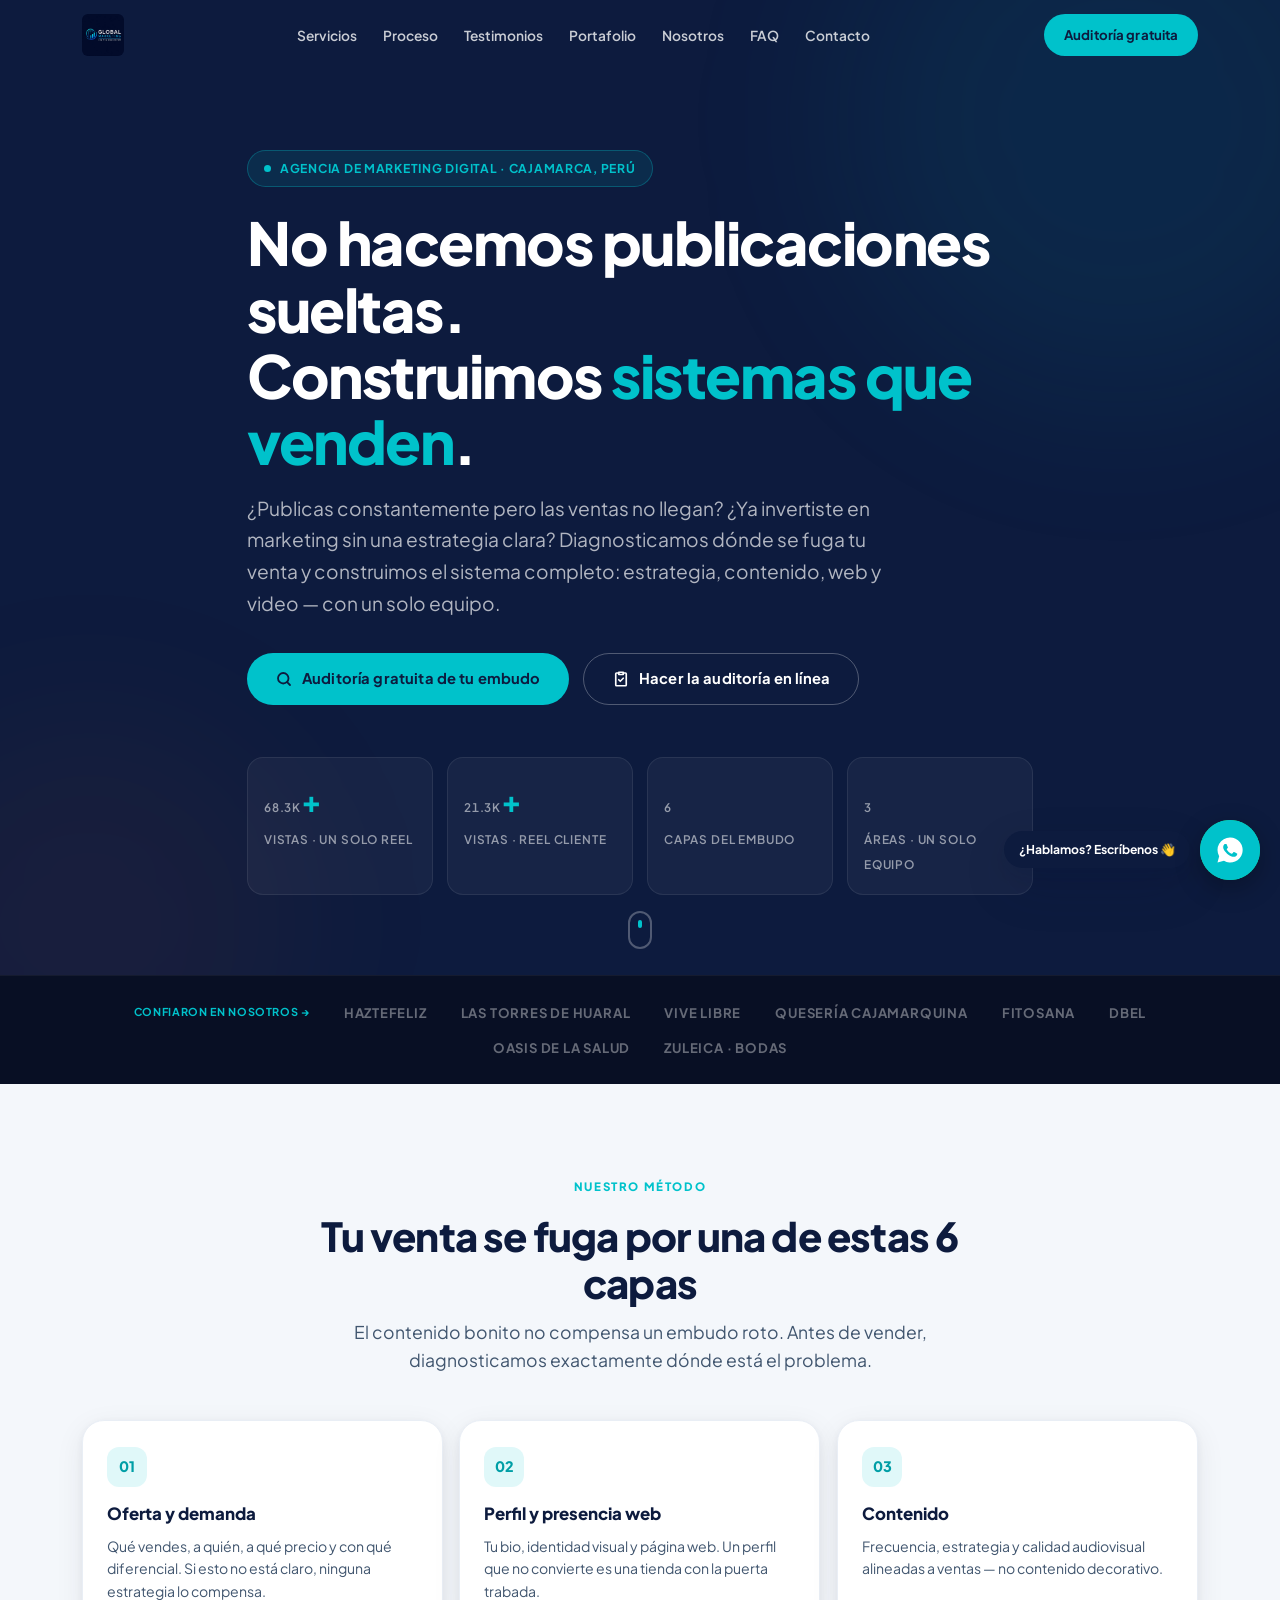
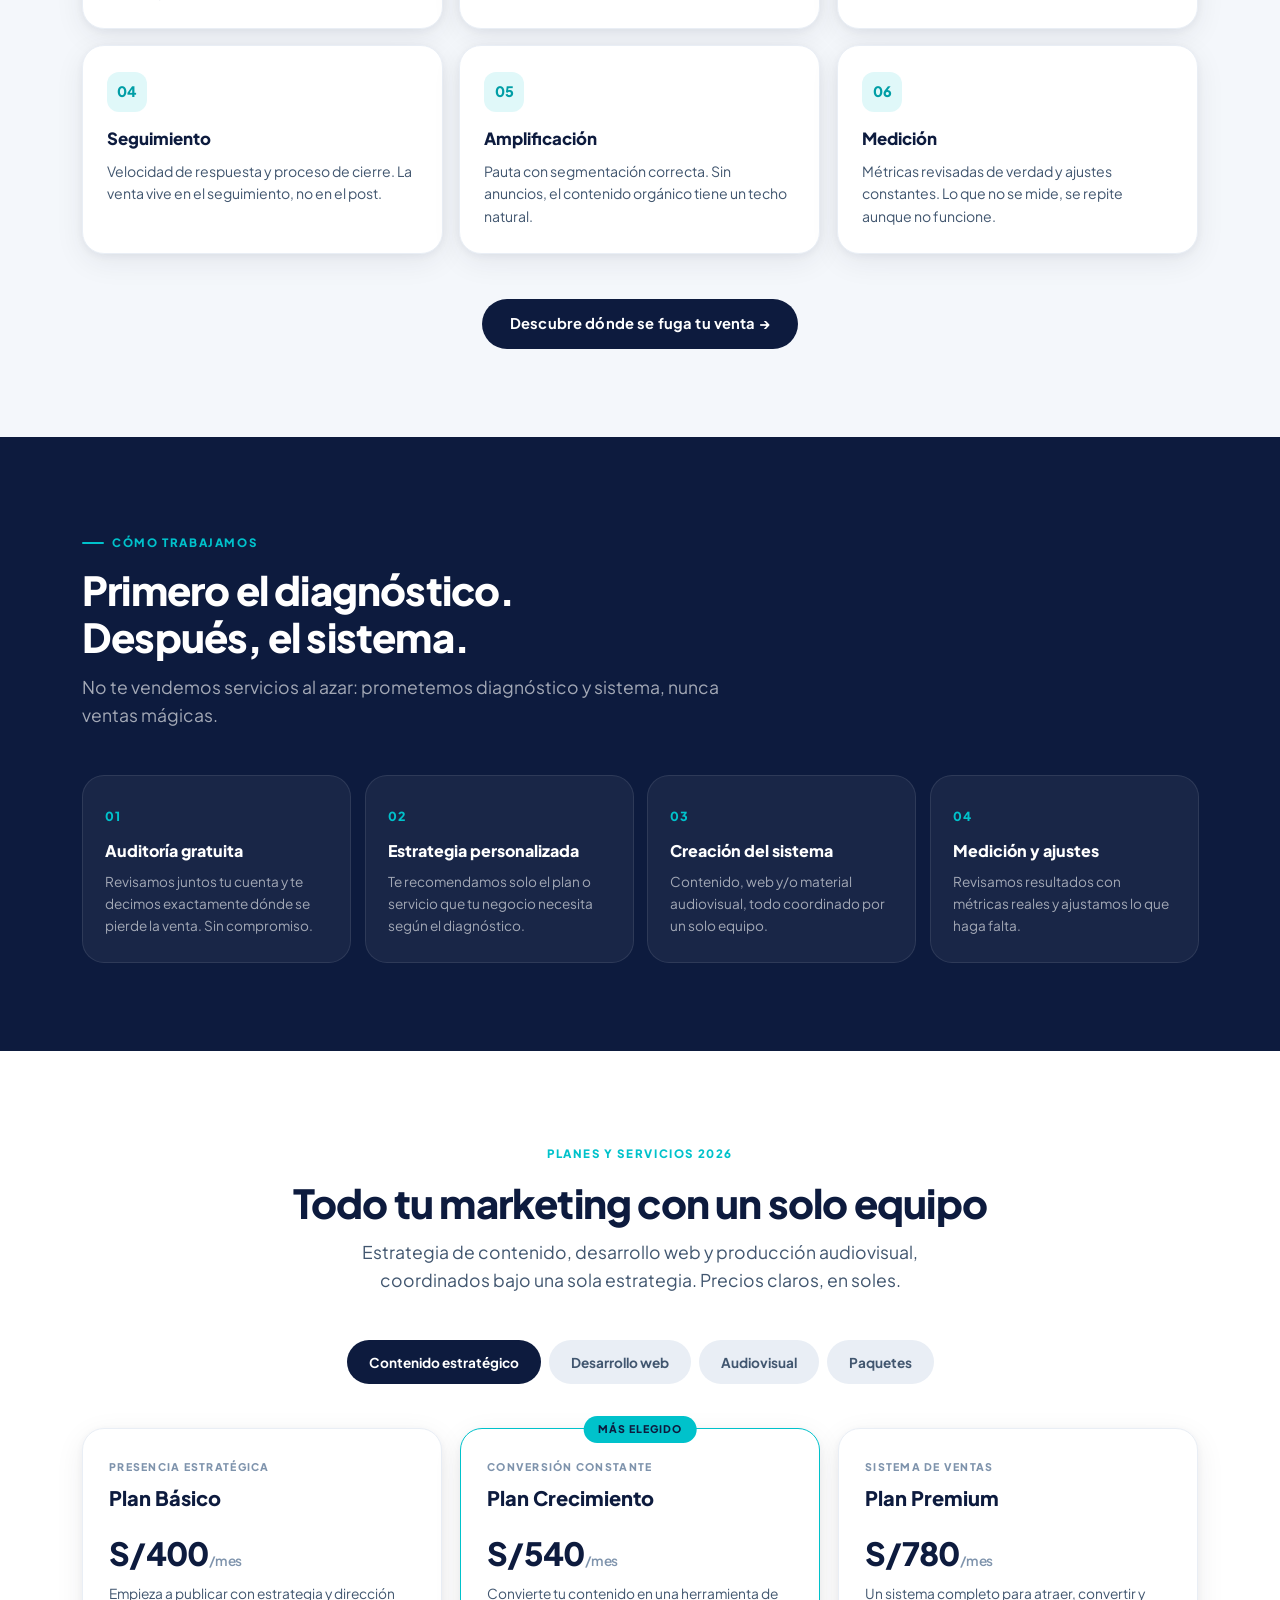
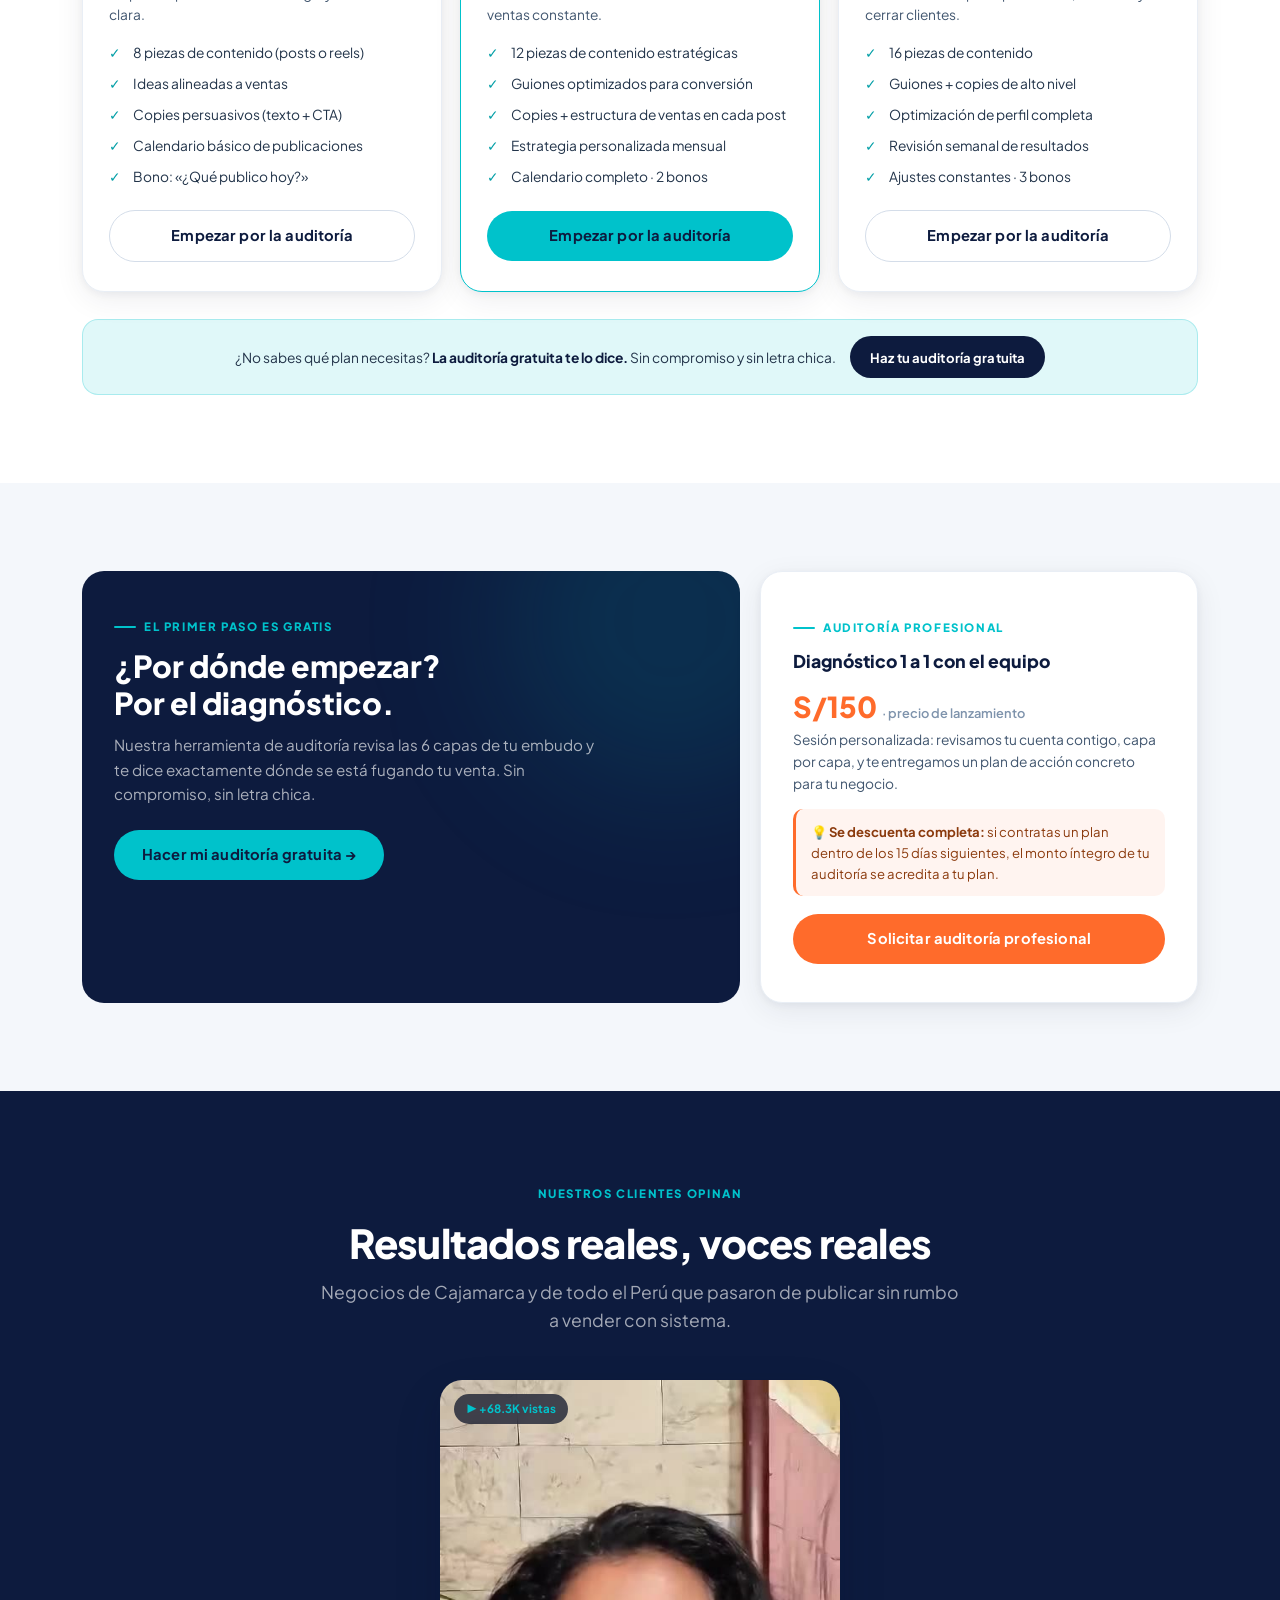
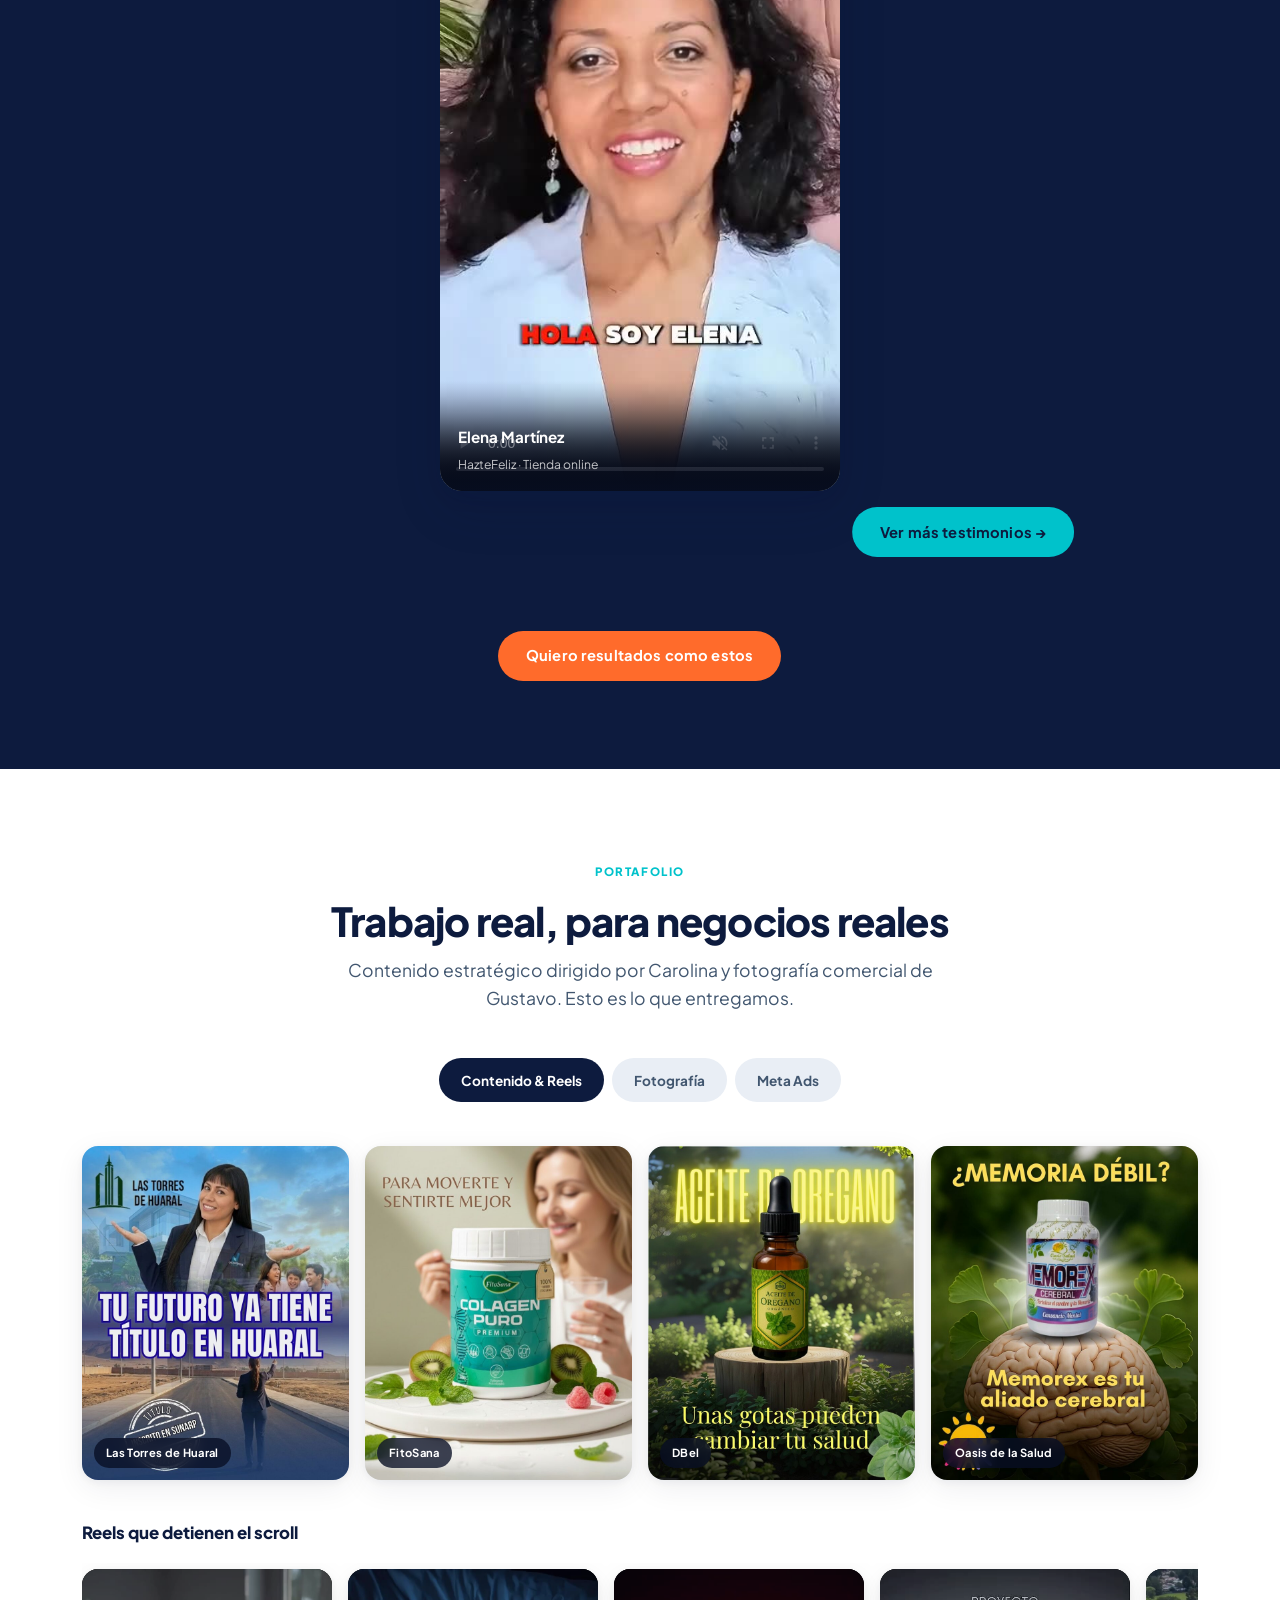
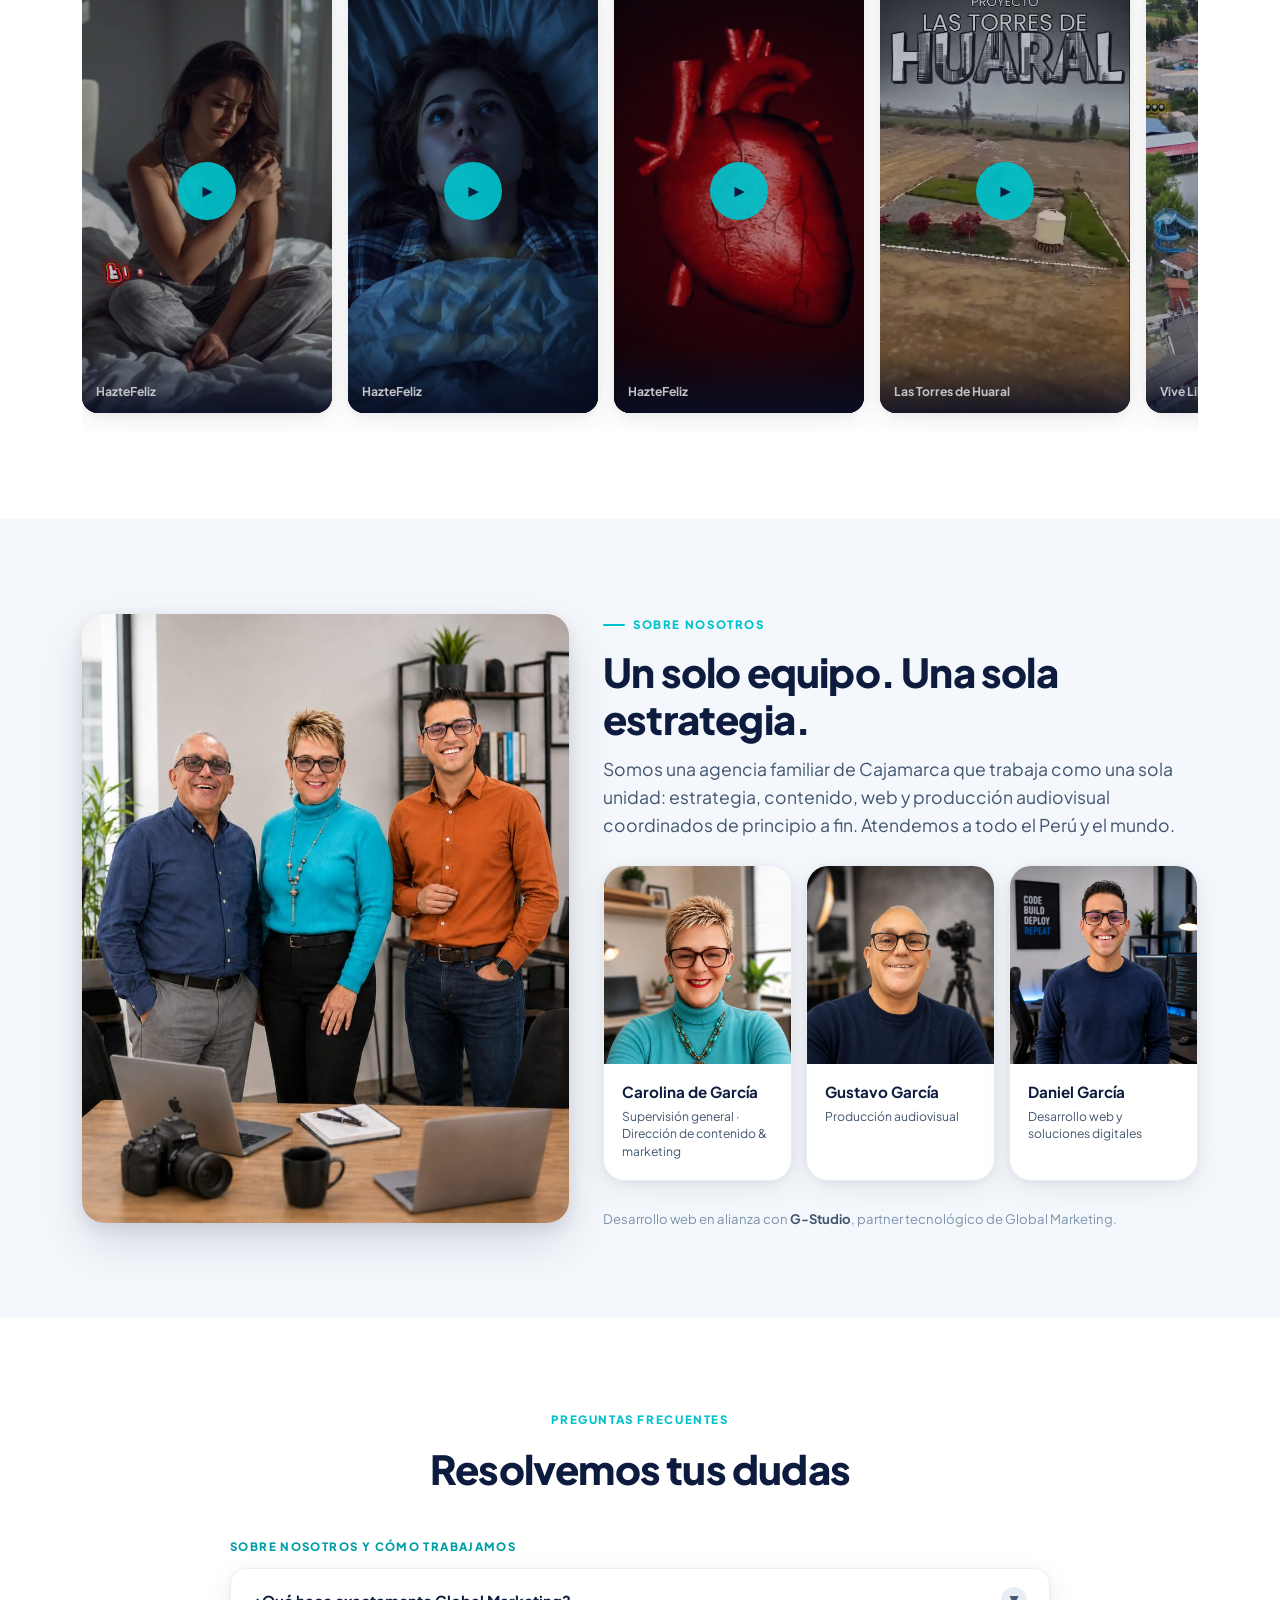
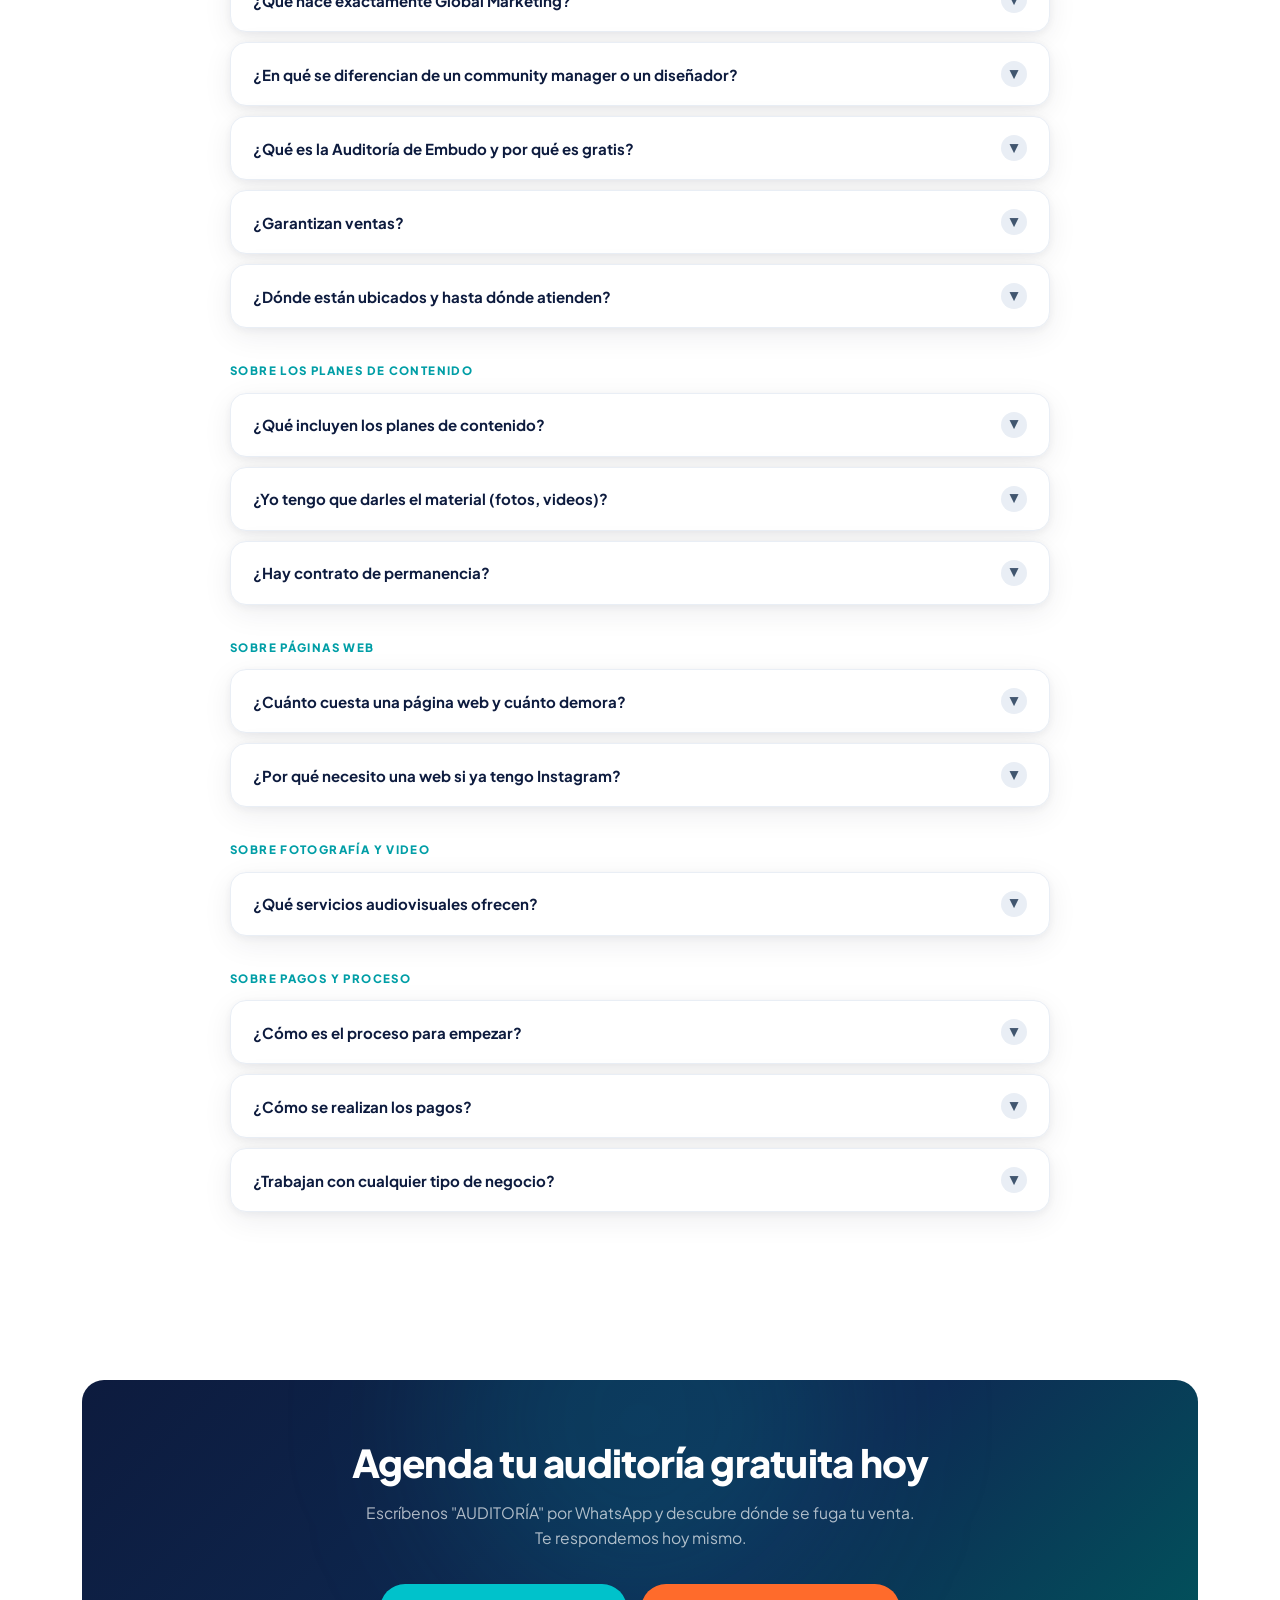
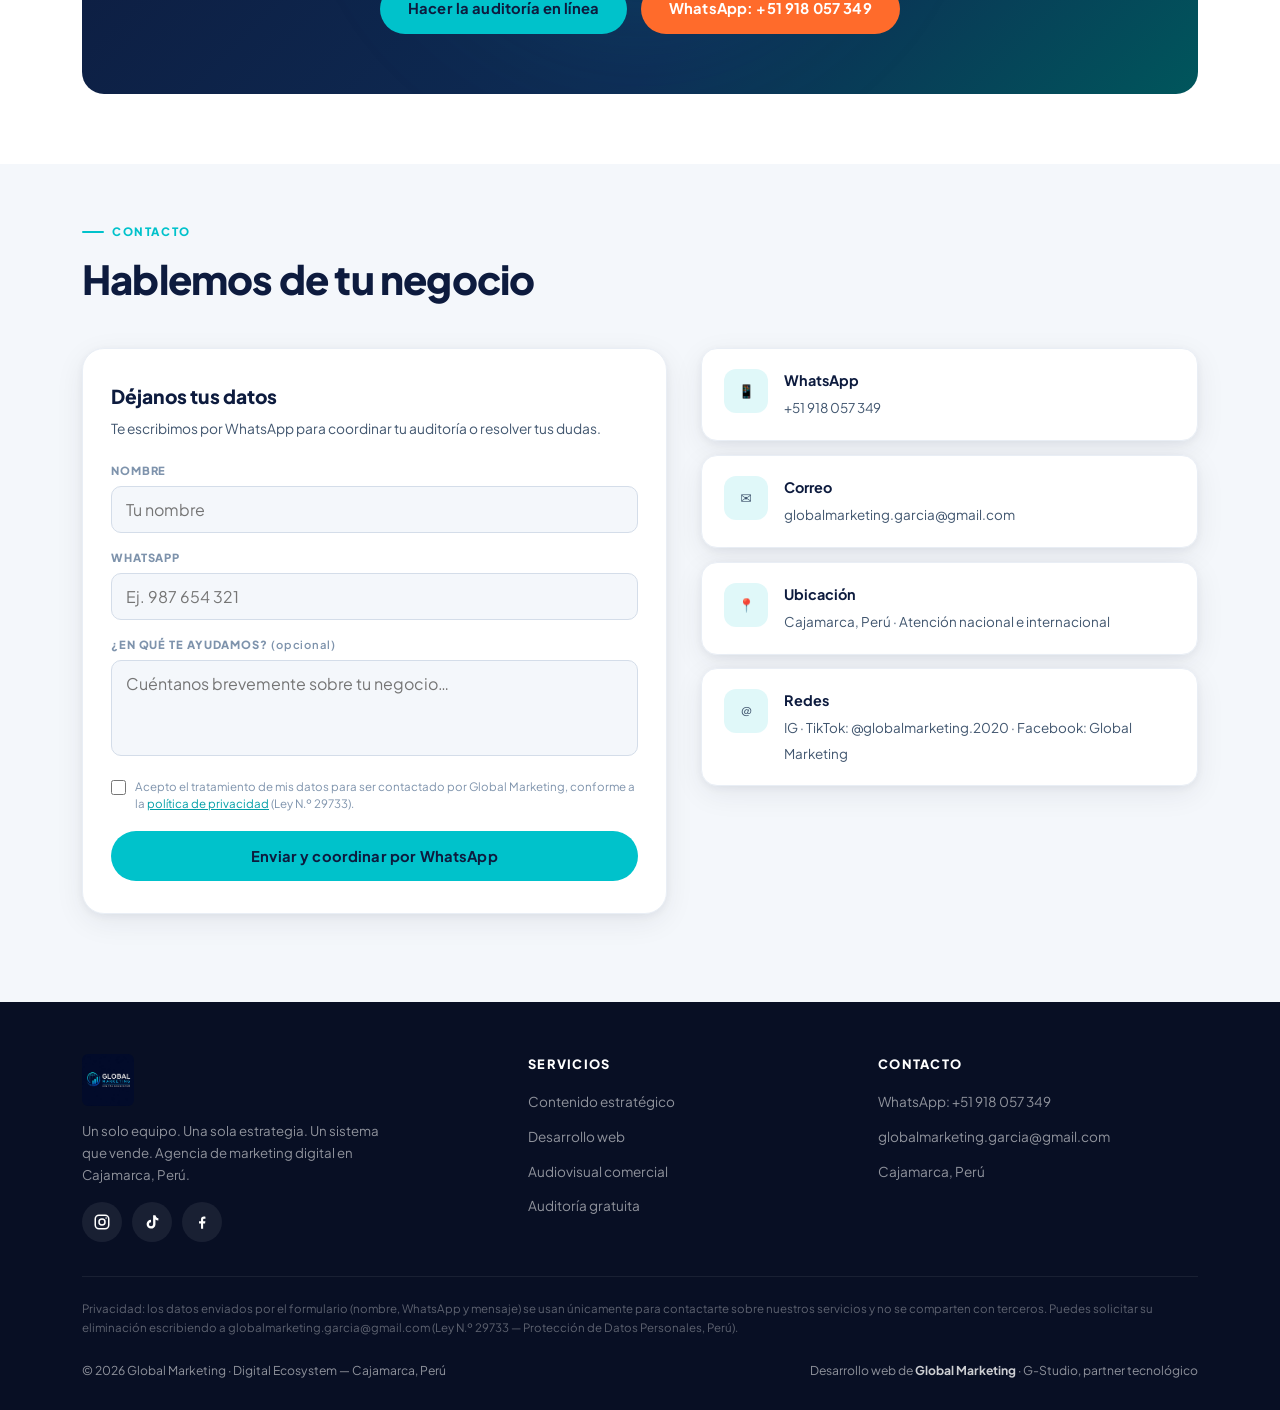
==== index.html @ 601843ef "Subida inicial del sitio Global Marketing" ====
<!DOCTYPE html>
<html lang="es">
<head>
<meta charset="UTF-8">
<meta name="viewport" content="width=device-width, initial-scale=1.0">
<meta name="theme-color" content="#0D1B3E">
<title>Global Marketing | Agencia de Marketing Digital en Cajamarca — Sistemas que venden</title>
<meta name="description" content="Agencia de marketing digital en Cajamarca. Estrategia de contenido, desarrollo web y producción audiovisual bajo un solo equipo. Empieza con tu auditoría gratuita de embudo.">
<meta property="og:title" content="Global Marketing · Digital Ecosystem">
<meta property="og:description" content="No hacemos publicaciones sueltas. Construimos sistemas que venden. Auditoría gratuita de embudo.">
<meta property="og:type" content="website">
<meta property="og:image" content="assets/img/logo-dark.jpg">
<meta property="og:locale" content="es_PE">

<link rel="preconnect" href="https://fonts.googleapis.com">
<link rel="preconnect" href="https://fonts.gstatic.com" crossorigin>
<link href="https://fonts.googleapis.com/css2?family=Plus+Jakarta+Sans:wght@400;500;600;700;800&display=swap" rel="stylesheet">
<link rel="stylesheet" href="assets/css/styles.css">

<!-- ══════════════════════════════════════════════════════════
     TRACKING · listo para activar (decisión: aún sin IDs)
     1) Meta Pixel → pegar el snippet oficial aquí con el ID
     2) GA4       → pegar gtag.js aquí con la propiedad G-XXXX
     El sitio funciona igual sin ellos; nada que cambiar después
     en el resto del código.
     ══════════════════════════════════════════════════════════ -->
<!-- [META PIXEL — pendiente de ID] -->
<!-- [GA4 — pendiente de propiedad] -->
</head>
<body>

<!-- ════════════ NAV ════════════ -->
<header class="nav" id="nav">
  <div class="container nav-inner">
    <a class="nav-logo" href="#inicio" aria-label="Global Marketing — inicio">
      <img src="assets/img/logo-dark.jpg" alt="Global Marketing · Digital Ecosystem">
    </a>
    <ul class="nav-links">
      <li><a href="#servicios">Servicios</a></li>
      <li><a href="#proceso">Proceso</a></li>
      <li><a href="#testimonios">Testimonios</a></li>
      <li><a href="#portafolio">Portafolio</a></li>
      <li><a href="#nosotros">Nosotros</a></li>
      <li><a href="#faq">FAQ</a></li>
      <li><a href="#contacto">Contacto</a></li>
    </ul>
    <a class="btn btn-teal nav-cta" href="auditoria.html">Auditoría gratuita</a>
    <button class="nav-burger" id="burger" aria-label="Abrir menú">
      <span></span><span></span><span></span>
    </button>
  </div>
</header>
<nav class="nav-mobile" id="mobileMenu">
  <a href="#servicios">Servicios</a>
  <a href="#proceso">Proceso</a>
  <a href="#testimonios">Testimonios</a>
  <a href="#portafolio">Portafolio</a>
  <a href="#nosotros">Nosotros</a>
  <a href="#faq">FAQ</a>
  <a href="#contacto">Contacto</a>
  <a class="btn btn-teal" href="auditoria.html">Auditoría gratuita</a>
</nav>

<!-- ════════════ HERO ════════════ -->
<section class="hero" id="inicio">
  <div class="container hero-inner">
    <span class="hero-badge hero-stagger d1"><span class="dot"></span> Agencia de marketing digital · Cajamarca, Perú</span>
    <h1 class="hero-stagger d2">No hacemos publicaciones sueltas.<br>Construimos <span class="accent">sistemas que venden</span>.</h1>
    <p class="sub hero-stagger d3">¿Publicas constantemente pero las ventas no llegan? ¿Ya invertiste en marketing sin una estrategia clara? Diagnosticamos dónde se fuga tu venta y construimos el sistema completo: estrategia, contenido, web y video — con un solo equipo.</p>
    <div class="hero-ctas hero-stagger d4">
      <a class="btn btn-teal" href="https://wa.me/51918057349?text=Hola%2C%20quiero%20mi%20AUDITOR%C3%8DA%20gratuita%20de%20embudo" target="_blank" rel="noopener">
        <svg width="18" height="18" viewBox="0 0 24 24" fill="none" stroke="currentColor" stroke-width="2.4" stroke-linecap="round"><circle cx="11" cy="11" r="7"/><path d="m20 20-3.5-3.5"/></svg>
        Auditoría gratuita de tu embudo
      </a>
      <a class="btn btn-ghost" href="auditoria.html">
        <svg width="18" height="18" viewBox="0 0 24 24" fill="none" stroke="currentColor" stroke-width="2.2" stroke-linecap="round" stroke-linejoin="round"><path d="M9 3h6v3H9z"/><path d="M15 4h3a1 1 0 0 1 1 1v15a1 1 0 0 1-1 1H6a1 1 0 0 1-1-1V5a1 1 0 0 1 1-1h3"/><path d="m9 13 2 2 4-4"/></svg>
        Hacer la auditoría en línea
      </a>
    </div>
    <div class="hero-stats hero-stagger d5">
      <div class="stat"><b><span data-count="68.3" data-suffix="K">0</span>+</b><span>Vistas · un solo reel</span></div>
      <div class="stat"><b><span data-count="21.3" data-suffix="K">0</span>+</b><span>Vistas · reel cliente</span></div>
      <div class="stat"><b><span data-count="6">0</span></b><span>Capas del embudo</span></div>
      <div class="stat"><b><span data-count="3">0</span></b><span>Áreas · un solo equipo</span></div>
    </div>
  </div>
  <div class="scroll-cue" aria-hidden="true"></div>
</section>

<!-- ════════════ STRIP DE CLIENTES ════════════ -->
<div class="clients">
  <div class="container clients-inner">
    <span class="lbl">Confiaron en nosotros →</span>
    <span>HazteFeliz</span><span>Las Torres de Huaral</span><span>Vive Libre</span>
    <span>Quesería Cajamarquina</span><span>FitoSana</span><span>DBel</span>
    <span>Oasis de la Salud</span><span>Zuleica · Bodas</span>
  </div>
</div>

<!-- ════════════ EMBUDO 6 CAPAS ════════════ -->
<section class="section bg-soft" id="metodo">
  <div class="container">
    <div class="section-head center reveal">
      <span class="eyebrow">Nuestro método</span>
      <h2 class="h2">Tu venta se fuga por una de estas 6 capas</h2>
      <p class="lead" style="margin-inline:auto">El contenido bonito no compensa un embudo roto. Antes de vender, diagnosticamos exactamente dónde está el problema.</p>
    </div>
    <div class="funnel-grid">
      <div class="funnel-card reveal" data-delay="0"><span class="funnel-num">01</span><h3>Oferta y demanda</h3><p>Qué vendes, a quién, a qué precio y con qué diferencial. Si esto no está claro, ninguna estrategia lo compensa.</p></div>
      <div class="funnel-card reveal" data-delay="80"><span class="funnel-num">02</span><h3>Perfil y presencia web</h3><p>Tu bio, identidad visual y página web. Un perfil que no convierte es una tienda con la puerta trabada.</p></div>
      <div class="funnel-card reveal" data-delay="160"><span class="funnel-num">03</span><h3>Contenido</h3><p>Frecuencia, estrategia y calidad audiovisual alineadas a ventas — no contenido decorativo.</p></div>
      <div class="funnel-card reveal" data-delay="0"><span class="funnel-num">04</span><h3>Seguimiento</h3><p>Velocidad de respuesta y proceso de cierre. La venta vive en el seguimiento, no en el post.</p></div>
      <div class="funnel-card reveal" data-delay="80"><span class="funnel-num">05</span><h3>Amplificación</h3><p>Pauta con segmentación correcta. Sin anuncios, el contenido orgánico tiene un techo natural.</p></div>
      <div class="funnel-card reveal" data-delay="160"><span class="funnel-num">06</span><h3>Medición</h3><p>Métricas revisadas de verdad y ajustes constantes. Lo que no se mide, se repite aunque no funcione.</p></div>
    </div>
    <div style="text-align:center;margin-top:44px" class="reveal">
      <a class="btn btn-navy" href="auditoria.html">Descubre dónde se fuga tu venta →</a>
    </div>
  </div>
</section>

<!-- ════════════ PROCESO ════════════ -->
<section class="section bg-navy on-dark" id="proceso">
  <div class="container">
    <div class="section-head reveal">
      <span class="eyebrow">Cómo trabajamos</span>
      <h2 class="h2">Primero el diagnóstico.<br>Después, el sistema.</h2>
      <p class="lead">No te vendemos servicios al azar: prometemos diagnóstico y sistema, nunca ventas mágicas.</p>
    </div>
    <div class="steps">
      <div class="step reveal" data-delay="0"><h3>Auditoría gratuita</h3><p>Revisamos juntos tu cuenta y te decimos exactamente dónde se pierde la venta. Sin compromiso.</p></div>
      <div class="step reveal" data-delay="90"><h3>Estrategia personalizada</h3><p>Te recomendamos solo el plan o servicio que tu negocio necesita según el diagnóstico.</p></div>
      <div class="step reveal" data-delay="180"><h3>Creación del sistema</h3><p>Contenido, web y/o material audiovisual, todo coordinado por un solo equipo.</p></div>
      <div class="step reveal" data-delay="270"><h3>Medición y ajustes</h3><p>Revisamos resultados con métricas reales y ajustamos lo que haga falta.</p></div>
    </div>
  </div>
</section>

<!-- ════════════ SERVICIOS ════════════ -->
<section class="section" id="servicios">
  <div class="container">
    <div class="section-head center reveal">
      <span class="eyebrow">Planes y servicios 2026</span>
      <h2 class="h2">Todo tu marketing con un solo equipo</h2>
      <p class="lead" style="margin-inline:auto">Estrategia de contenido, desarrollo web y producción audiovisual, coordinados bajo una sola estrategia. Precios claros, en soles.</p>
    </div>

    <div class="tabs reveal" id="serviceTabs">
      <button class="tab active" data-tab="panelContenido">Contenido estratégico</button>
      <button class="tab" data-tab="panelWeb">Desarrollo web</button>
      <button class="tab" data-tab="panelAudio">Audiovisual</button>
      <button class="tab" data-tab="panelCombos">Paquetes</button>
    </div>

    <!-- ── Panel: Contenido ── -->
    <div class="tab-panel active" id="panelContenido" data-panel-group="serviceTabs">
      <div class="plans">
        <div class="plan reveal" data-delay="0">
          <span class="plan-kicker">Presencia estratégica</span>
          <h3>Plan Básico</h3>
          <div class="plan-price">S/400<small>/mes</small></div>
          <p class="plan-desc">Empieza a publicar con estrategia y dirección clara.</p>
          <ul>
            <li>8 piezas de contenido (posts o reels)</li>
            <li>Ideas alineadas a ventas</li>
            <li>Copies persuasivos (texto + CTA)</li>
            <li>Calendario básico de publicaciones</li>
            <li>Bono: «¿Qué publico hoy?»</li>
          </ul>
          <a class="btn btn-ghost-navy" href="auditoria.html">Empezar por la auditoría</a>
        </div>
        <div class="plan featured reveal" data-delay="90">
          <span class="plan-flag">Más elegido</span>
          <span class="plan-kicker">Conversión constante</span>
          <h3>Plan Crecimiento</h3>
          <div class="plan-price">S/540<small>/mes</small></div>
          <p class="plan-desc">Convierte tu contenido en una herramienta de ventas constante.</p>
          <ul>
            <li>12 piezas de contenido estratégicas</li>
            <li>Guiones optimizados para conversión</li>
            <li>Copies + estructura de ventas en cada post</li>
            <li>Estrategia personalizada mensual</li>
            <li>Calendario completo · 2 bonos</li>
          </ul>
          <a class="btn btn-teal" href="auditoria.html">Empezar por la auditoría</a>
        </div>
        <div class="plan reveal" data-delay="180">
          <span class="plan-kicker">Sistema de ventas</span>
          <h3>Plan Premium</h3>
          <div class="plan-price">S/780<small>/mes</small></div>
          <p class="plan-desc">Un sistema completo para atraer, convertir y cerrar clientes.</p>
          <ul>
            <li>16 piezas de contenido</li>
            <li>Guiones + copies de alto nivel</li>
            <li>Optimización de perfil completa</li>
            <li>Revisión semanal de resultados</li>
            <li>Ajustes constantes · 3 bonos</li>
          </ul>
          <a class="btn btn-ghost-navy" href="auditoria.html">Empezar por la auditoría</a>
        </div>
      </div>
      <div class="plan-note reveal">¿No sabes qué plan necesitas? <b>La auditoría gratuita te lo dice.</b> Sin compromiso y sin letra chica. <a class="btn btn-navy" style="margin-left:12px;min-height:42px;padding:9px 20px;font-size:.82rem" href="https://wa.me/51918057349?text=Hola%2C%20quiero%20mi%20AUDITOR%C3%8DA%20gratuita%20de%20embudo" target="_blank" rel="noopener">Haz tu auditoría gratuita</a></div>
    </div>

    <!-- ── Panel: Web ── -->
    <div class="tab-panel" id="panelWeb" data-panel-group="serviceTabs">
      <div class="plans">
        <div class="plan">
          <span class="plan-kicker">Landing page</span>
          <h3>Web Básico</h3>
          <div class="plan-price">S/450</div>
          <p class="plan-desc">Una página de alto impacto para presentar tu oferta y captar clientes.</p>
          <ul>
            <li>Landing page profesional</li>
            <li>SEO incluido</li>
            <li>Hosting gratuito</li>
            <li>Entrega en 5–7 días</li>
          </ul>
          <a class="btn btn-ghost-navy" href="https://wa.me/51918057349?text=Hola%2C%20quiero%20informaci%C3%B3n%20sobre%20una%20p%C3%A1gina%20WEB%20%28Web%20B%C3%A1sico%29" target="_blank" rel="noopener">Escríbenos</a>
        </div>
        <div class="plan featured">
          <span class="plan-flag">Para negocios</span>
          <span class="plan-kicker">Sitio multipágina</span>
          <h3>Web Profesional</h3>
          <div class="plan-price">S/750</div>
          <p class="plan-desc">Sitio completo para dar seriedad a tu marca y aparecer en Google.</p>
          <ul>
            <li>Sitio web multipágina</li>
            <li>SEO incluido</li>
            <li>Hosting gratuito</li>
            <li>Entrega en 10–14 días</li>
          </ul>
          <a class="btn btn-teal" href="https://wa.me/51918057349?text=Hola%2C%20quiero%20informaci%C3%B3n%20sobre%20una%20p%C3%A1gina%20WEB%20%28Web%20Profesional%29" target="_blank" rel="noopener">Escríbenos</a>
        </div>
        <div class="plan">
          <span class="plan-kicker">100% a medida</span>
          <h3>Web Premium</h3>
          <div class="plan-price"><span class="from">Desde</span>S/1,000</div>
          <p class="plan-desc">Proyecto personalizado con funcionalidades a la medida de tu negocio.</p>
          <ul>
            <li>Diseño y desarrollo a medida</li>
            <li>SEO incluido</li>
            <li>Funcionalidades avanzadas</li>
            <li>Entrega en 14–21 días</li>
          </ul>
          <a class="btn btn-ghost-navy" href="https://wa.me/51918057349?text=Hola%2C%20quiero%20informaci%C3%B3n%20sobre%20una%20p%C3%A1gina%20WEB%20%28Web%20Premium%29" target="_blank" rel="noopener">Escríbenos</a>
        </div>
      </div>
      <div class="mini-grid">
        <div class="mini"><span>Invitaciones digitales (bodas y eventos)</span><b>desde S/300</b></div>
        <div class="mini"><span>Sitios para asesores inmobiliarios</span><b>desde S/600</b></div>
        <div class="mini"><span>SEO técnico y optimización</span><b>desde S/200</b></div>
        <div class="mini"><span>Mantenimiento mensual</span><b>desde S/80/mes</b></div>
        <div class="mini"><span>Código limpio · sin plantillas genéricas</span><b>Incluido</b></div>
        <div class="mini"><span>100% responsivo (perfecto en celular)</span><b>Incluido</b></div>
      </div>
      <div class="plan-note">Tu negocio con local propio en internet, <b>vendiendo 24/7</b>. <a class="btn btn-navy" style="margin-left:12px;min-height:42px;padding:9px 20px;font-size:.82rem" href="https://wa.me/51918057349?text=Hola%2C%20quiero%20informaci%C3%B3n%20sobre%20una%20p%C3%A1gina%20WEB" target="_blank" rel="noopener">Escríbenos por WhatsApp</a></div>
    </div>

    <!-- ── Panel: Audiovisual ── -->
    <div class="tab-panel" id="panelAudio" data-panel-group="serviceTabs">
      <div class="plans cols-4">
        <div class="plan">
          <span class="plan-kicker">Fotos de tu negocio</span>
          <h3>Sesión Esencial</h3>
          <div class="plan-price">S/150<small>/sesión</small></div>
          <ul>
            <li>12 fotografías editadas</li>
            <li>Álbum de fotos digital</li>
            <li>Duración: 1 h 30 min</li>
            <li>Foto adicional: S/14 c/u</li>
          </ul>
          <a class="btn btn-ghost-navy" href="https://wa.me/51918057349?text=Hola%2C%20quiero%20informaci%C3%B3n%20sobre%20sesi%C3%B3n%20de%20FOTOS%20%28Sesi%C3%B3n%20Esencial%29" target="_blank" rel="noopener">Agendar sesión</a>
        </div>
        <div class="plan">
          <span class="plan-kicker">Video para redes</span>
          <h3>Reel Individual</h3>
          <div class="plan-price">S/100<small>/pieza</small></div>
          <ul>
            <li>Grabación de hasta 1 minuto</li>
            <li>Edición simple + subtítulos</li>
            <li>Música libre de derechos</li>
            <li>Grabación máx.: 1 hora</li>
          </ul>
          <a class="btn btn-ghost-navy" href="https://wa.me/51918057349?text=Hola%2C%20quiero%20informaci%C3%B3n%20sobre%20sesi%C3%B3n%20de%20FOTOS%20%28Reel%20Individual%29" target="_blank" rel="noopener">Agendar reel</a>
        </div>
        <div class="plan featured">
          <span class="plan-flag orange">Precio de lanzamiento</span>
          <span class="plan-kicker">Producción continua</span>
          <h3>Pack Reels Mensual</h3>
          <div class="plan-price">S/300<small>/mes</small></div>
          <ul>
            <li>4 reels al mes (hasta 1 min c/u)</li>
            <li>Edición + subtítulos + música</li>
            <li>Entrega en 48–72 horas</li>
            <li>Grabación máx.: 2 horas</li>
          </ul>
          <a class="btn btn-teal" href="https://wa.me/51918057349?text=Hola%2C%20quiero%20informaci%C3%B3n%20sobre%20sesi%C3%B3n%20de%20FOTOS%20%28Pack%20Reels%20Mensual%29" target="_blank" rel="noopener">Quiero el pack</a>
        </div>
        <div class="plan">
          <span class="plan-flag">Ahorras S/50</span>
          <span class="plan-kicker">Imagen completa</span>
          <h3>Sesión Dúo</h3>
          <div class="plan-price">S/200<small>/sesión</small></div>
          <ul>
            <li>12 fotografías editadas</li>
            <li>Álbum de fotos digital</li>
            <li>1 reel de hasta 1 minuto</li>
            <li>Duración: 2 horas</li>
          </ul>
          <a class="btn btn-ghost-navy" href="https://wa.me/51918057349?text=Hola%2C%20quiero%20informaci%C3%B3n%20sobre%20sesi%C3%B3n%20de%20FOTOS%20%28Sesi%C3%B3n%20D%C3%BAo%29" target="_blank" rel="noopener">Agendar dúo</a>
        </div>
      </div>
      <div class="plan-note">Servicio <b>presencial en Cajamarca</b> · Cotización cerrada y alcance definido antes de grabar · Precios de lanzamiento. <a class="btn btn-navy" style="margin-left:12px;min-height:42px;padding:9px 20px;font-size:.82rem" href="https://wa.me/51918057349?text=Hola%2C%20quiero%20informaci%C3%B3n%20sobre%20sesi%C3%B3n%20de%20FOTOS" target="_blank" rel="noopener">Escríbenos</a></div>
    </div>

    <!-- ── Panel: Paquetes ── -->
    <div class="tab-panel" id="panelCombos" data-panel-group="serviceTabs">
      <div class="plans">
        <div class="plan">
          <span class="plan-flag">Ahorras S/50</span>
          <span class="plan-kicker">Para empezar en serio</span>
          <h3>Arranque Digital</h3>
          <div class="plan-price">S/950 <small style="text-decoration:line-through">S/1,000</small></div>
          <p class="plan-desc">Ideal para negocios que recién empiezan y quieren presencia digital seria.</p>
          <ul>
            <li>Web Básico (landing page)</li>
            <li>Sesión Esencial: 12 fotos + álbum</li>
            <li>1 mes de Plan Básico de contenido</li>
            <li>Incluye su bono</li>
          </ul>
          <a class="btn btn-ghost-navy" href="https://wa.me/51918057349?text=Hola%2C%20me%20interesa%20el%20paquete%20Arranque%20Digital" target="_blank" rel="noopener">Me interesa</a>
        </div>
        <div class="plan featured">
          <span class="plan-flag orange">Ahorras S/100</span>
          <span class="plan-kicker">Verse como marca grande</span>
          <h3>Presencia Profesional</h3>
          <div class="plan-price">S/1,390 <small style="text-decoration:line-through">S/1,490</small></div>
          <p class="plan-desc">Para negocios que ya venden y quieren convertir como marcas grandes.</p>
          <ul>
            <li>Web Profesional multipágina</li>
            <li>Sesión Dúo: 12 fotos + 1 reel</li>
            <li>1 mes de Plan Crecimiento</li>
            <li>Incluye sus 2 bonos</li>
          </ul>
          <a class="btn btn-teal" href="https://wa.me/51918057349?text=Hola%2C%20me%20interesa%20el%20paquete%20Presencia%20Profesional" target="_blank" rel="noopener">Me interesa</a>
        </div>
        <div class="plan">
          <span class="plan-flag">Ahorras S/130</span>
          <span class="plan-kicker">Sistema integral</span>
          <h3>Sistema Completo</h3>
          <div class="plan-price"><span class="from">Desde</span>S/1,850 <small style="text-decoration:line-through">S/1,980</small></div>
          <p class="plan-desc">De la estrategia a la web: un sistema de ventas integral.</p>
          <ul>
            <li>Web Premium a medida</li>
            <li>Sesión Dúo: 12 fotos + 1 reel</li>
            <li>1 mes de Plan Premium</li>
            <li>Incluye los 3 bonos</li>
          </ul>
          <a class="btn btn-ghost-navy" href="https://wa.me/51918057349?text=Hola%2C%20me%20interesa%20el%20paquete%20Sistema%20Completo" target="_blank" rel="noopener">Me interesa</a>
        </div>
      </div>
      <div class="mini-grid">
        <div class="mini"><span>Campaña de anuncios (Meta Ads) · pago único</span><b>S/70</b></div>
        <div class="mini"><span>Cuenta de Instagram o TikTok</span><b>S/40</b></div>
        <div class="mini"><span>Página comercial de Facebook</span><b>S/40</b></div>
      </div>
      <div class="plan-note">Web + contenido + audiovisual bajo una sola estrategia. <b>Cero coordinación de tu parte.</b> <a class="btn btn-navy" style="margin-left:12px;min-height:42px;padding:9px 20px;font-size:.82rem" href="https://wa.me/51918057349?text=Hola%2C%20quiero%20informaci%C3%B3n%20sobre%20los%20paquetes%20combinados" target="_blank" rel="noopener">Cotizar mi paquete</a></div>
    </div>
  </div>
</section>
<!-- ════════════ AUDITORÍA ════════════ -->
<section class="section bg-soft" id="auditoria">
  <div class="container">
    <div class="audit-wrap">
      <div class="audit-card audit-free reveal">
        <span class="eyebrow">El primer paso es gratis</span>
        <h3>¿Por dónde empezar?<br>Por el diagnóstico.</h3>
        <p>Nuestra herramienta de auditoría revisa las 6 capas de tu embudo y te dice exactamente dónde se está fugando tu venta. Sin compromiso, sin letra chica.</p>
        <a class="btn btn-teal" href="auditoria.html">Hacer mi auditoría gratuita →</a>
      </div>
      <div class="audit-card audit-paid reveal" data-delay="120">
        <span class="eyebrow">Auditoría profesional</span>
        <h4>Diagnóstico 1 a 1 con el equipo</h4>
        <div class="price">S/150 <small>· precio de lanzamiento</small></div>
        <p>Sesión personalizada: revisamos tu cuenta contigo, capa por capa, y te entregamos un plan de acción concreto para tu negocio.</p>
        <div class="promo">💡 <b>Se descuenta completa:</b> si contratas un plan dentro de los 15 días siguientes, el monto íntegro de tu auditoría se acredita a tu plan.</div>
        <a class="btn btn-orange" href="https://wa.me/51918057349?text=Hola%2C%20quiero%20informaci%C3%B3n%20sobre%20la%20AUDITOR%C3%8DA%20profesional%20%28S%2F150%29" target="_blank" rel="noopener">Solicitar auditoría profesional</a>
      </div>
    </div>
  </div>
</section>

<!-- ════════════ TESTIMONIOS ════════════ -->
<section class="section bg-navy on-dark" id="testimonios">
  <div class="container">
    <div class="section-head center reveal">
      <span class="eyebrow">Nuestros clientes opinan</span>
      <h2 class="h2">Resultados reales, voces reales</h2>
      <p class="lead" style="margin-inline:auto">Negocios de Cajamarca y de todo el Perú que pasaron de publicar sin rumbo a vender con sistema.</p>
    </div>

    <div class="testi-stage">
      <!-- Panel 1 · Video de Elena (ANIMACIÓN 3 en CSS/JS) -->
      <div id="testiVideoPanel" style="position:relative;padding-bottom:76px">
        <div class="video-shell reveal" id="videoShell">
          <video id="elenaVideo" src="assets/video/testimonio-elena.mp4" poster="assets/poster/testimonio-elena.jpg" muted loop playsinline controls preload="metadata"></video>
          <span class="video-views">▶ +68.3K vistas</span>
          <div class="video-meta"><b>Elena Martínez</b><span>HazteFeliz · Tienda online</span></div>
        </div>
        <button class="btn btn-teal testi-more" id="btnMoreTesti">Ver más testimonios →</button>
      </div>

      <!-- Panel 2 · Carrusel escrito (ANIMACIÓN 4 en CSS/JS) -->
      <div class="tcar" id="testiCarousel">
        <div class="tcar-viewport" id="carViewport">
          <article class="tcard current">
            <div class="tcard-head">
              <img src="assets/img/testimonios/brigitt.jpg" alt="Brigitt Aldave">
              <div><b>Brigitt Aldave</b><span>Asesora inmobiliaria</span></div>
              <span class="tcard-views">+21.3K vistas</span>
            </div>
            <p>Antes de trabajar con Global Marketing, solo compartía contenido en mis estados de WhatsApp, TikTok y Facebook, pero sentía que no estaba aprovechando todo el potencial de mis redes. Decidí confiar en ellos porque me los recomendó un colega, y fue una excelente decisión. Desde que empezamos a trabajar juntos, he recibido más consultas de clientes y he notado una imagen mucho más profesional en mi presencia digital. Lo que más valoro es el apoyo constante y la disposición para responder todas mis dudas. Recomiendo sus servicios a cualquier persona o negocio que quiera crecer y destacar en redes sociales.</p>
          </article>
          <article class="tcard">
            <div class="tcard-head">
              <img src="assets/img/testimonios/zuleica.jpg" alt="Zuleica, Wedding Planner">
              <div><b>Zuleica</b><span>Wedding Planner</span></div>
            </div>
            <p>Nunca supe cómo manejar mis redes por mi cuenta, y esa frustración me acompañó mucho tiempo. Un día vi el anuncio de Global Marketing en un grupo de proveedores, lo guardé… y cuando finalmente me animé a escribirle a Carolina, ese mismo día en el que hicimos una videollamada supe que quería trabajar con ella. Lo que más cambié fue recuperar mi tranquilidad: ahora tengo más tiempo para enfocarme en mis clientes, sabiendo que mi contenido está en buenas manos — bien planeado, bien ejecutado y publicado aunque yo no esté. Lo que más valoro es la creatividad, las sugerencias estratégicas y la confianza de saber que todo va a estar listo. Eso no tiene precio.</p>
          </article>
        </div>
        <div class="tcar-nav">
          <button class="tcar-arrow" id="carPrev" aria-label="Testimonio anterior">←</button>
          <div class="tcar-dots" id="carDots"></div>
          <button class="tcar-arrow" id="carNext" aria-label="Testimonio siguiente">→</button>
        </div>
        <button class="tcar-back" id="btnBackVideo">← Volver al video</button>
      </div>
    </div>

    <div style="text-align:center;margin-top:64px" class="reveal">
      <a class="btn btn-orange" href="https://wa.me/51918057349?text=Hola%2C%20quiero%20resultados%20como%20estos%20para%20mi%20negocio" target="_blank" rel="noopener">Quiero resultados como estos</a>
    </div>
  </div>
</section>

<!-- ════════════ PORTAFOLIO ════════════ -->
<section class="section" id="portafolio">
  <div class="container">
    <div class="section-head center reveal">
      <span class="eyebrow">Portafolio</span>
      <h2 class="h2">Trabajo real, para negocios reales</h2>
      <p class="lead" style="margin-inline:auto">Contenido estratégico dirigido por Carolina y fotografía comercial de Gustavo. Esto es lo que entregamos.</p>
    </div>

    <div class="tabs reveal" id="pfTabs">
      <button class="tab active" data-tab="pfContenido">Contenido &amp; Reels</button>
      <button class="tab" data-tab="pfFotos">Fotografía</button>
      <button class="tab" data-tab="pfAds">Meta Ads</button>
    </div>

    <!-- ── Panel: Contenido & Reels ── -->
    <div class="tab-panel active" id="pfContenido" data-panel-group="pfTabs">
      <div class="pf-grid">
        <figure class="pf-item reveal" data-delay="0"><img src="assets/img/portafolio/contenido/torres-huaral.jpg" alt="Diseño para Las Torres de Huaral" loading="lazy" decoding="async"><figcaption class="pf-tag">Las Torres de Huaral</figcaption></figure>
        <figure class="pf-item reveal" data-delay="70"><img src="assets/img/portafolio/contenido/fitosana.jpg" alt="Diseño para FitoSana" loading="lazy" decoding="async"><figcaption class="pf-tag">FitoSana</figcaption></figure>
        <figure class="pf-item reveal" data-delay="140"><img src="assets/img/portafolio/contenido/dbel-oregano.jpg" alt="Diseño para DBel" loading="lazy" decoding="async"><figcaption class="pf-tag">DBel</figcaption></figure>
        <figure class="pf-item reveal" data-delay="210"><img src="assets/img/portafolio/contenido/memorex.jpg" alt="Diseño para Oasis de la Salud" loading="lazy" decoding="async"><figcaption class="pf-tag">Oasis de la Salud</figcaption></figure>
      </div>

      <h3 style="font-size:1.05rem;font-weight:800;margin:40px 0 16px" class="reveal">Reels que detienen el scroll</h3>
      <div class="reel-rail reveal">
        <div class="reel"><video src="assets/video/haztefeliz-1.mp4" poster="assets/poster/haztefeliz-1.jpg" preload="none" playsinline></video><button class="reel-play" aria-label="Reproducir reel de HazteFeliz"><span class="ring">▶</span></button><span class="reel-label">HazteFeliz</span></div>
        <div class="reel"><video src="assets/video/haztefeliz-2.mp4" poster="assets/poster/haztefeliz-2.jpg" preload="none" playsinline></video><button class="reel-play" aria-label="Reproducir reel de HazteFeliz"><span class="ring">▶</span></button><span class="reel-label">HazteFeliz</span></div>
        <div class="reel"><video src="assets/video/haztefeliz-3.mp4" poster="assets/poster/haztefeliz-3.jpg" preload="none" playsinline></video><button class="reel-play" aria-label="Reproducir reel de HazteFeliz"><span class="ring">▶</span></button><span class="reel-label">HazteFeliz</span></div>
        <div class="reel"><video src="assets/video/torres-huaral.mp4" poster="assets/poster/torres-huaral.jpg" preload="none" playsinline></video><button class="reel-play" aria-label="Reproducir video de Las Torres de Huaral"><span class="ring">▶</span></button><span class="reel-label">Las Torres de Huaral</span></div>
        <div class="reel"><video src="assets/video/vivelibre-1.mp4" poster="assets/poster/vivelibre-1.jpg" preload="none" playsinline></video><button class="reel-play" aria-label="Reproducir reel de Vive Libre"><span class="ring">▶</span></button><span class="reel-label">Vive Libre</span></div>
        <div class="reel"><video src="assets/video/vivelibre-2.mp4" poster="assets/poster/vivelibre-2.jpg" preload="none" playsinline></video><button class="reel-play" aria-label="Reproducir reel de Vive Libre"><span class="ring">▶</span></button><span class="reel-label">Vive Libre</span></div>
        <div class="reel"><video src="assets/video/queseria.mp4" poster="assets/poster/queseria.jpg" preload="none" playsinline></video><button class="reel-play" aria-label="Reproducir reel de Quesería Cajamarquina"><span class="ring">▶</span></button><span class="reel-label">Quesería Cajamarquina</span></div>
        <div class="reel"><video src="assets/video/boda-zuleica.mp4" poster="assets/poster/boda-zuleica.jpg" preload="none" playsinline></video><button class="reel-play" aria-label="Reproducir reel de bodas"><span class="ring">▶</span></button><span class="reel-label">Zuleica · Bodas</span></div>
      </div>
    </div>

    <!-- ── Panel: Fotografía (Gustavo) ── -->
    <div class="tab-panel" id="pfFotos" data-panel-group="pfTabs">
      <div class="chips">
        <button class="chip active" data-filter="all">Todas</button>
        <button class="chip" data-filter="lugares">Lugares y paisajes</button>
        <button class="chip" data-filter="negocios">Negocios y empresas</button>
        <button class="chip" data-filter="gastro">Gastronomía</button>
        <button class="chip" data-filter="productos">Productos</button>
        <button class="chip" data-filter="arquitectura">Arquitectura</button>
      </div>
      <div class="gal">
        <figure class="gal-item" data-cat="lugares"><img src="assets/img/portafolio/gustavo/lugares-1.jpg" alt="Catedral de Cajamarca" loading="lazy" decoding="async"></figure>
        <figure class="gal-item" data-cat="lugares"><img src="assets/img/portafolio/gustavo/lugares-2.jpg" alt="Pileta de la plaza, Cajamarca" loading="lazy" decoding="async"></figure>
        <figure class="gal-item" data-cat="lugares"><img src="assets/img/portafolio/gustavo/lugares-3.jpg" alt="Jardín ornamental" loading="lazy" decoding="async"></figure>
        <figure class="gal-item" data-cat="lugares"><img src="assets/img/portafolio/gustavo/lugares-4.jpg" alt="Jardín floral" loading="lazy" decoding="async"></figure>
        <figure class="gal-item" data-cat="lugares"><img src="assets/img/portafolio/gustavo/lugares-5.jpg" alt="Plaza con monumento" loading="lazy" decoding="async"></figure>
        <figure class="gal-item" data-cat="negocios"><img src="assets/img/portafolio/gustavo/negocios-1.jpg" alt="Tren turístico" loading="lazy" decoding="async"></figure>
        <figure class="gal-item" data-cat="negocios"><img src="assets/img/portafolio/gustavo/negocios-2.jpg" alt="Vitrina comercial" loading="lazy" decoding="async"></figure>
        <figure class="gal-item" data-cat="negocios"><img src="assets/img/portafolio/gustavo/negocios-3.jpg" alt="Interior de tienda" loading="lazy" decoding="async"></figure>
        <figure class="gal-item" data-cat="gastro"><img src="assets/img/portafolio/gustavo/gastro-1.jpg" alt="Alitas BBQ" loading="lazy" decoding="async"></figure>
        <figure class="gal-item" data-cat="gastro"><img src="assets/img/portafolio/gustavo/gastro-2.jpg" alt="Pizza artesanal" loading="lazy" decoding="async"></figure>
        <figure class="gal-item" data-cat="gastro"><img src="assets/img/portafolio/gustavo/gastro-3.jpg" alt="Tallarines verdes con pollo" loading="lazy" decoding="async"></figure>
        <figure class="gal-item" data-cat="productos"><img src="assets/img/portafolio/gustavo/productos-1.jpg" alt="Arreglo floral decorativo" loading="lazy" decoding="async"></figure>
        <figure class="gal-item" data-cat="productos"><img src="assets/img/portafolio/gustavo/productos-2.jpg" alt="Herramientas de construcción" loading="lazy" decoding="async"></figure>
        <figure class="gal-item" data-cat="productos"><img src="assets/img/portafolio/gustavo/productos-3.jpg" alt="Plancha a vapor" loading="lazy" decoding="async"></figure>
        <figure class="gal-item" data-cat="arquitectura"><img src="assets/img/portafolio/gustavo/arquitectura-1.jpg" alt="Interior de centro comercial" loading="lazy" decoding="async"></figure>
        <figure class="gal-item" data-cat="arquitectura"><img src="assets/img/portafolio/gustavo/arquitectura-2.jpg" alt="Fachada de centro comercial" loading="lazy" decoding="async"></figure>
      </div>
      <div class="plan-note" style="margin-top:30px">¿Quieres fotos así para tu negocio? <b>Producción presencial en Cajamarca.</b> <a class="btn btn-navy" style="margin-left:12px;min-height:42px;padding:9px 20px;font-size:.82rem" href="https://wa.me/51918057349?text=Hola%2C%20quiero%20informaci%C3%B3n%20sobre%20sesi%C3%B3n%20de%20FOTOS" target="_blank" rel="noopener">Agendar mi sesión</a></div>
    </div>

    <!-- ── Panel: Meta Ads ── -->
    <div class="tab-panel" id="pfAds" data-panel-group="pfTabs">
      <div class="pf-soon">
        <span class="ico">🚀</span>
        <h3>Casos de Meta Ads — próximamente</h3>
        <p>Estamos documentando nuestras campañas activas. Mientras tanto, podemos configurar la tuya desde <b>S/70</b> por campaña.</p>
        <a class="btn btn-orange" style="margin-top:18px" href="https://wa.me/51918057349?text=Hola%2C%20quiero%20informaci%C3%B3n%20sobre%20la%20campa%C3%B1a%20de%20Meta%20ADS%20%28S%2F70%29" target="_blank" rel="noopener">Quiero mi campaña</a>
      </div>
    </div>
  </div>
</section>

<!-- ════════════ NOSOTROS ════════════ -->
<section class="section bg-soft" id="nosotros">
  <div class="container">
    <div class="about-wrap">
      <figure class="about-photo reveal">
        <img src="assets/img/team/equipo.jpg" alt="El equipo de Global Marketing" loading="lazy" decoding="async">
      </figure>
      <div>
        <div class="section-head reveal" style="margin-bottom:26px">
          <span class="eyebrow">Sobre nosotros</span>
          <h2 class="h2">Un solo equipo. Una sola estrategia.</h2>
          <p class="lead">Somos una agencia familiar de Cajamarca que trabaja como una sola unidad: estrategia, contenido, web y producción audiovisual coordinados de principio a fin. Atendemos a todo el Perú y el mundo.</p>
        </div>
        <div class="team-grid">
          <div class="member reveal" data-delay="0">
            <img src="assets/img/team/carolina.jpg" alt="Carolina de García" loading="lazy" decoding="async">
            <div class="member-info"><b>Carolina de García</b><span>Supervisión general · Dirección de contenido &amp; marketing</span></div>
          </div>
          <div class="member reveal" data-delay="90">
            <img src="assets/img/team/gustavo.jpg" alt="Gustavo García" loading="lazy" decoding="async">
            <div class="member-info"><b>Gustavo García</b><span>Producción audiovisual</span></div>
          </div>
          <div class="member reveal" data-delay="180">
            <img src="assets/img/team/daniel.jpg" alt="Daniel García" loading="lazy" decoding="async">
            <div class="member-info"><b>Daniel García</b><span>Desarrollo web y soluciones digitales</span></div>
          </div>
        </div>
        <p class="partner-line reveal">Desarrollo web en alianza con <b>G-Studio</b>, partner tecnológico de Global Marketing.</p>
      </div>
    </div>
  </div>
</section>

<!-- ════════════ FAQ ════════════ -->
<section class="section" id="faq">
  <div class="container">
    <div class="section-head center reveal">
      <span class="eyebrow">Preguntas frecuentes</span>
      <h2 class="h2">Resolvemos tus dudas</h2>
    </div>
    <div class="faq-group reveal">

      <p class="faq-cat">Sobre nosotros y cómo trabajamos</p>
      <div class="faq"><button class="faq-q">¿Qué hace exactamente Global Marketing?<span class="chev">▼</span></button><div class="faq-a"><div class="faq-a-inner">Somos una agencia de marketing digital que trabaja como un solo equipo con tres áreas: estrategia y contenido para redes, desarrollo de páginas web, y fotografía y video comercial. No vendemos publicaciones sueltas: primero diagnosticamos dónde se está fugando tu venta y luego te recomendamos exactamente lo que tu negocio necesita.</div></div></div>
      <div class="faq"><button class="faq-q">¿En qué se diferencian de un community manager o un diseñador?<span class="chev">▼</span></button><div class="faq-a"><div class="faq-a-inner">En el enfoque. Un community manager publica contenido; nosotros construimos sistemas de venta. Antes de crear cualquier pieza, analizamos tu embudo completo: tu oferta, tu perfil, tu contenido, tu seguimiento, tus anuncios y tu medición. Así el contenido no solo se ve bien: trabaja para vender.</div></div></div>
      <div class="faq"><button class="faq-q">¿Qué es la Auditoría de Embudo y por qué es gratis?<span class="chev">▼</span></button><div class="faq-a"><div class="faq-a-inner">Es una revisión de las 6 capas por donde se puede fugar tu venta. Al final te decimos exactamente dónde está el problema y qué te recomendamos hacer. Es gratuita porque es la forma más honesta de empezar: primero diagnosticamos, después proponemos. Sin compromiso y sin letra chica.<br><a class="btn btn-teal" href="https://wa.me/51918057349?text=Hola%2C%20quiero%20mi%20AUDITOR%C3%8DA%20gratuita%20de%20embudo" target="_blank" rel="noopener">👉 Agenda tu auditoría por WhatsApp</a></div></div></div>
      <div class="faq"><button class="faq-q">¿Garantizan ventas?<span class="chev">▼</span></button><div class="faq-a"><div class="faq-a-inner">Somos honestos contigo: nadie puede garantizar ventas, y desconfía de quien lo prometa. Lo que sí garantizamos es un sistema bien construido: estrategia clara, contenido con intención, perfil optimizado y métricas que revisamos de verdad. El cierre también depende de factores de tu lado (tu oferta, tus tiempos de respuesta, tu inversión en anuncios), y te lo decimos desde el día uno.</div></div></div>
      <div class="faq"><button class="faq-q">¿Dónde están ubicados y hasta dónde atienden?<span class="chev">▼</span></button><div class="faq-a"><div class="faq-a-inner">Estamos en Cajamarca, Perú. Los servicios de contenido y desarrollo web los trabajamos con clientes de todo el Perú y del extranjero (todo se coordina por WhatsApp). La fotografía y el video comercial son presenciales en Cajamarca.</div></div></div>

      <p class="faq-cat">Sobre los planes de contenido</p>
      <div class="faq"><button class="faq-q">¿Qué incluyen los planes de contenido?<span class="chev">▼</span></button><div class="faq-a"><div class="faq-a-inner"><b>Plan Básico — S/400/mes:</b> 8 piezas con ideas alineadas a ventas, copies persuasivos y calendario. Ideal si recién empiezas a publicar con estrategia.<br><b>Plan Crecimiento — S/540/mes:</b> 12 piezas estratégicas, guiones de conversión y estrategia personalizada mensual. Para cuando ya publicas pero no convierte.<br><b>Plan Premium — S/780/mes:</b> 16 piezas, optimización completa del perfil, revisión semanal y ajustes constantes. ¿No sabes cuál necesitas? La auditoría gratuita te lo dice.</div></div></div>
      <div class="faq"><button class="faq-q">¿Yo tengo que darles el material (fotos, videos)?<span class="chev">▼</span></button><div class="faq-a"><div class="faq-a-inner">Sí, en los planes de contenido tú nos proporcionas el material y nosotros lo convertimos en piezas estratégicas. Y si no tienes material profesional, tenemos la solución en casa: nuestro equipo audiovisual puede producirlo por ti (presencial en Cajamarca).</div></div></div>
      <div class="faq"><button class="faq-q">¿Hay contrato de permanencia?<span class="chev">▼</span></button><div class="faq-a"><div class="faq-a-inner">No. Los planes son mensuales y renuevas si estás conforme con el trabajo. Preferimos que te quedes por resultados, no por contrato.</div></div></div>

      <p class="faq-cat">Sobre páginas web</p>
      <div class="faq"><button class="faq-q">¿Cuánto cuesta una página web y cuánto demora?<span class="chev">▼</span></button><div class="faq-a"><div class="faq-a-inner"><b>Web Básico (landing page):</b> S/450 — lista en 5 a 7 días.<br><b>Web Profesional (multipágina):</b> S/750 — en 10 a 14 días.<br><b>Web Premium (personalizado):</b> desde S/1,000 — en 14 a 21 días. Todas incluyen SEO, son 100% responsivas y están hechas con código limpio, sin plantillas genéricas.<br><a class="btn btn-teal" href="https://wa.me/51918057349?text=Hola%2C%20quiero%20informaci%C3%B3n%20sobre%20una%20p%C3%A1gina%20WEB" target="_blank" rel="noopener">👉 Escríbenos "WEB"</a></div></div></div>
      <div class="faq"><button class="faq-q">¿Por qué necesito una web si ya tengo Instagram?<span class="chev">▼</span></button><div class="faq-a"><div class="faq-a-inner">Instagram es una excelente vitrina, pero depender solo de él es un riesgo: el algoritmo decide quién ve tu contenido, y un bloqueo o hackeo puede dejarte sin acceso de un día para otro. Tu página web siempre está disponible: te da seriedad, hace que te encuentren en Google y trabaja para tu negocio las 24 horas.</div></div></div>

      <p class="faq-cat">Sobre fotografía y video</p>
      <div class="faq"><button class="faq-q">¿Qué servicios audiovisuales ofrecen?<span class="chev">▼</span></button><div class="faq-a"><div class="faq-a-inner">Fotografía y video comercial en Cajamarca: fotos de producto y de negocio, reels para redes y material de marca. Cotización cerrada por proyecto, alcance definido antes de grabar y entrega de reels en 48 a 72 horas. Precios: Sesión Esencial (12 fotos) S/150, reel S/100, Pack 4 reels S/300/mes y Sesión Dúo (fotos + reel) S/200.<br><a class="btn btn-teal" href="https://wa.me/51918057349?text=Hola%2C%20quiero%20informaci%C3%B3n%20sobre%20sesi%C3%B3n%20de%20FOTOS" target="_blank" rel="noopener">👉 Escríbenos "FOTOS"</a></div></div></div>

      <p class="faq-cat">Sobre pagos y proceso</p>
      <div class="faq"><button class="faq-q">¿Cómo es el proceso para empezar?<span class="chev">▼</span></button><div class="faq-a"><div class="faq-a-inner">Muy simple, en 4 pasos: 1) Auditoría gratuita de tu embudo (nos escribes por WhatsApp). 2) Estrategia personalizada según tu diagnóstico. 3) Creación del contenido y/o sistema. 4) Revisión y ajustes con métricas reales.</div></div></div>
      <div class="faq"><button class="faq-q">¿Cómo se realizan los pagos?<span class="chev">▼</span></button><div class="faq-a"><div class="faq-a-inner">Para clientes en Perú aceptamos <b>Yape, Plin y transferencia bancaria</b>. Los planes mensuales se pueden coordinar en una o dos cuotas al mes, según lo acordado.</div></div></div>
      <div class="faq"><button class="faq-q">¿Trabajan con cualquier tipo de negocio?<span class="chev">▼</span></button><div class="faq-a"><div class="faq-a-inner">Sí: hemos atendido clientes de productos naturales, bodas y eventos, inmobiliarias, educación online, entre otros. Cada estrategia se adapta a tu rubro y a tu tipo de cliente. Si tienes dudas de si aplica para tu negocio, la auditoría gratuita nos lo dice rápidamente.</div></div></div>
    </div>
  </div>
</section>

<!-- ════════════ CTA FINAL ════════════ -->
<section class="section tight">
  <div class="container">
    <div class="final-cta reveal">
      <h2>Agenda tu auditoría gratuita hoy</h2>
      <p>Escríbenos "AUDITORÍA" por WhatsApp y descubre dónde se fuga tu venta. Te respondemos hoy mismo.</p>
      <div class="hero-ctas">
        <a class="btn btn-teal" href="auditoria.html">Hacer la auditoría en línea</a>
        <a class="btn btn-orange" href="https://wa.me/51918057349?text=Hola%2C%20quiero%20mi%20AUDITOR%C3%8DA%20gratuita%20de%20embudo" target="_blank" rel="noopener">WhatsApp: +51 918 057 349</a>
      </div>
    </div>
  </div>
</section>

<!-- ════════════ CONTACTO ════════════ -->
<section class="section bg-soft" id="contacto" style="padding-top:50px">
  <div class="container">
    <div class="section-head reveal">
      <span class="eyebrow">Contacto</span>
      <h2 class="h2">Hablemos de tu negocio</h2>
    </div>
    <div class="contact-wrap">
      <form class="form-card reveal" id="leadForm" novalidate>
        <h3>Déjanos tus datos</h3>
        <p>Te escribimos por WhatsApp para coordinar tu auditoría o resolver tus dudas.</p>
        <div class="field">
          <label for="f-nombre">Nombre</label>
          <input id="f-nombre" name="nombre" type="text" autocomplete="name" placeholder="Tu nombre" required>
        </div>
        <div class="field">
          <label for="f-wa">WhatsApp</label>
          <input id="f-wa" name="whatsapp" type="tel" inputmode="tel" autocomplete="tel" placeholder="Ej. 987 654 321" required>
        </div>
        <div class="field">
          <label for="f-msg">¿En qué te ayudamos? <span style="text-transform:none;font-weight:600">(opcional)</span></label>
          <textarea id="f-msg" name="mensaje" placeholder="Cuéntanos brevemente sobre tu negocio…"></textarea>
        </div>
        <div class="consent">
          <input type="checkbox" id="f-consent" name="consent">
          <label for="f-consent">Acepto el tratamiento de mis datos para ser contactado por Global Marketing, conforme a la <a href="#privacidad">política de privacidad</a> (Ley N.º 29733).</label>
        </div>
        <button class="btn btn-teal" type="submit" style="width:100%">Enviar y coordinar por WhatsApp</button>
        <div class="form-status" id="formStatus"></div>
      </form>
      <div class="contact-info">
        <div class="info-card reveal" data-delay="0">
          <span class="info-ico">📱</span>
          <div><b>WhatsApp</b><a href="https://wa.me/51918057349" target="_blank" rel="noopener">+51 918 057 349</a></div>
        </div>
        <div class="info-card reveal" data-delay="80">
          <span class="info-ico">✉️</span>
          <div><b>Correo</b><a href="mailto:globalmarketing.garcia@gmail.com">globalmarketing.garcia@gmail.com</a></div>
        </div>
        <div class="info-card reveal" data-delay="160">
          <span class="info-ico">📍</span>
          <div><b>Ubicación</b><span>Cajamarca, Perú · Atención nacional e internacional</span></div>
        </div>
        <div class="info-card reveal" data-delay="240">
          <span class="info-ico">＠</span>
          <div><b>Redes</b><span>IG · TikTok: @globalmarketing.2020 · Facebook: Global Marketing</span></div>
        </div>
      </div>
    </div>
  </div>
</section>

<!-- ════════════ FOOTER ════════════ -->
<footer class="footer">
  <div class="container">
    <div class="footer-top">
      <div class="footer-logo">
        <img src="assets/img/logo-dark.jpg" alt="Global Marketing · Digital Ecosystem">
        <p>Un solo equipo. Una sola estrategia. Un sistema que vende. Agencia de marketing digital en Cajamarca, Perú.</p>
        <div class="socials">
          <a href="https://www.instagram.com/globalmarketing.2020" target="_blank" rel="noopener" aria-label="Instagram"><svg width="18" height="18" viewBox="0 0 24 24" fill="none" stroke="currentColor" stroke-width="2"><rect x="3" y="3" width="18" height="18" rx="5"/><circle cx="12" cy="12" r="4"/><circle cx="17.5" cy="6.5" r="1" fill="currentColor" stroke="none"/></svg></a>
          <a href="https://www.tiktok.com/@globalmarketing.2020" target="_blank" rel="noopener" aria-label="TikTok"><svg width="18" height="18" viewBox="0 0 24 24" fill="currentColor"><path d="M16.6 3c.4 2.1 1.8 3.7 3.9 4v3c-1.5 0-2.9-.5-3.9-1.2v6.4A5.9 5.9 0 1 1 10.7 9v3.2a2.8 2.8 0 1 0 2.8 2.9V3h3.1Z"/></svg></a>
          <a href="https://www.facebook.com/" target="_blank" rel="noopener" aria-label="Facebook · Global Marketing"><svg width="18" height="18" viewBox="0 0 24 24" fill="currentColor"><path d="M13.5 21v-7h2.6l.4-3h-3V9.1c0-.9.3-1.5 1.6-1.5h1.5V4.9c-.3 0-1.2-.1-2.2-.1-2.2 0-3.7 1.3-3.7 3.8V11H8v3h2.7v7h2.8Z"/></svg></a>
        </div>
      </div>
      <div>
        <h4>Servicios</h4>
        <ul>
          <li><a href="#servicios">Contenido estratégico</a></li>
          <li><a href="#servicios">Desarrollo web</a></li>
          <li><a href="#servicios">Audiovisual comercial</a></li>
          <li><a href="auditoria.html">Auditoría gratuita</a></li>
        </ul>
      </div>
      <div>
        <h4>Contacto</h4>
        <ul>
          <li><a href="https://wa.me/51918057349" target="_blank" rel="noopener">WhatsApp: +51 918 057 349</a></li>
          <li><a href="mailto:globalmarketing.garcia@gmail.com">globalmarketing.garcia@gmail.com</a></li>
          <li><a href="#contacto">Cajamarca, Perú</a></li>
        </ul>
      </div>
    </div>
    <p id="privacidad" style="font-size:.72rem;margin-top:22px;max-width:none;color:rgba(255,255,255,.35)">Privacidad: los datos enviados por el formulario (nombre, WhatsApp y mensaje) se usan únicamente para contactarte sobre nuestros servicios y no se comparten con terceros. Puedes solicitar su eliminación escribiendo a globalmarketing.garcia@gmail.com (Ley N.º 29733 — Protección de Datos Personales, Perú).</p>
    <div class="footer-bottom">
      <span>© <span id="year"></span> Global Marketing · Digital Ecosystem — Cajamarca, Perú</span>
      <span class="credit">Desarrollo web de <b>Global Marketing</b> · G-Studio, partner tecnológico</span>
    </div>
  </div>
</footer>

<!-- ══════════════════════════════════════════════════════════
     ANIMACIÓN 1 · BOTÓN FLOTANTE DE WHATSAPP (con pulse en CSS)
     ══════════════════════════════════════════════════════════ -->
<span class="wa-tip" id="waTip">¿Hablamos? Escríbenos 👋</span>
<a class="wa-float" href="https://wa.me/51918057349?text=Hola%2C%20vengo%20de%20su%20p%C3%A1gina%20web%20y%20quiero%20una%20AUDITOR%C3%8DA%20gratuita" target="_blank" rel="noopener" aria-label="Escríbenos por WhatsApp">
  <svg viewBox="0 0 24 24" fill="currentColor"><path d="M12 2a10 10 0 0 0-8.66 15L2 22l5.16-1.32A10 10 0 1 0 12 2Zm5.46 14.12c-.23.65-1.35 1.24-1.86 1.28-.5.05-.97.24-3.26-.68-2.76-1.1-4.53-3.9-4.67-4.08-.14-.18-1.12-1.5-1.12-2.85 0-1.36.71-2.02.96-2.3.25-.28.55-.35.73-.35h.53c.17 0 .4-.06.62.48.23.55.78 1.9.85 2.04.07.14.11.3.02.48-.09.18-.14.3-.27.46l-.41.48c-.14.14-.28.29-.12.56.16.28.72 1.18 1.54 1.92 1.06.94 1.95 1.23 2.23 1.37.28.14.44.12.6-.07.16-.18.69-.8.87-1.08.18-.28.37-.23.62-.14.25.1 1.6.76 1.88.9.28.14.46.2.53.32.07.11.07.65-.16 1.3Z"/></svg>
</a>

<!-- Lightbox de galería -->
<div class="lightbox" id="lightbox" role="dialog" aria-modal="true">
  <button class="lightbox-close" aria-label="Cerrar">✕</button>
  <img id="lightboxImg" src="" alt="">
</div>

<script src="assets/js/main.js" defer></script>
</body>
</html>
---- assets/css/styles.css ----
/* ═══════════════════════════════════════════════════════════════
   GLOBAL MARKETING · DIGITAL ECOSYSTEM
   styles.css · Sitio principal
   Paleta: navy #0D1B3E · teal #00C2CB · naranja #FF6B2B
   Tipografía: Plus Jakarta Sans
   ═══════════════════════════════════════════════════════════════ */

/* ── RESET & TOKENS ─────────────────────────────────────────── */
*,*::before,*::after{box-sizing:border-box;margin:0;padding:0}
html{scroll-behavior:smooth;-webkit-text-size-adjust:100%}
:root{
  --navy:#0D1B3E; --navy-2:#122450; --navy-3:#080F24;
  --teal:#00C2CB; --teal-d:#009EA6; --teal-soft:rgba(0,194,203,.12);
  --orange:#FF6B2B; --orange-d:#E05820;
  --white:#FFFFFF;
  --g-50:#F4F7FB; --g-100:#E9EEF5; --g-200:#D4DDE9;
  --g-400:#7E93AC; --g-600:#41566F; --g-700:#22344A;
  --r-sm:10px; --r:16px; --r-lg:22px;
  --sh:0 2px 10px rgba(13,27,62,.06),0 8px 30px rgba(13,27,62,.07);
  --sh-lg:0 6px 18px rgba(13,27,62,.10),0 20px 50px rgba(13,27,62,.12);
  --ease-out:cubic-bezier(.16,1,.3,1);
  --container:1180px;
}
body{
  font-family:'Plus Jakarta Sans',system-ui,-apple-system,sans-serif;
  background:var(--white); color:var(--navy);
  line-height:1.6; -webkit-font-smoothing:antialiased;
  overflow-x:hidden;
}
img,video{max-width:100%;display:block}
a{color:inherit;text-decoration:none}
button{font-family:inherit;cursor:pointer;border:none;background:none;
  touch-action:manipulation;-webkit-tap-highlight-color:transparent}
.container{max-width:var(--container);margin-inline:auto;padding-inline:22px}
@media(min-width:768px){.container{padding-inline:32px}}

/* ── TIPOGRAFÍA UTILITARIA ──────────────────────────────────── */
.eyebrow{display:inline-flex;align-items:center;gap:8px;font-size:.72rem;
  font-weight:800;letter-spacing:.14em;text-transform:uppercase;color:var(--teal)}
.eyebrow::before{content:'';width:22px;height:2px;background:var(--teal);border-radius:2px}
.h2{font-size:clamp(1.7rem,3.6vw,2.5rem);font-weight:800;line-height:1.18;
  letter-spacing:-.02em;margin:14px 0 12px}
.lead{font-size:clamp(.98rem,1.6vw,1.1rem);color:var(--g-600);max-width:640px}
.on-dark .h2{color:var(--white)}
.on-dark .lead{color:rgba(255,255,255,.62)}

/* ── BOTONES ────────────────────────────────────────────────── */
.btn{display:inline-flex;align-items:center;justify-content:center;gap:9px;
  min-height:50px;padding:13px 28px;border-radius:99px;
  font-size:.92rem;font-weight:700;letter-spacing:.01em;
  transition:transform .2s var(--ease-out),box-shadow .2s,background .2s;
  will-change:transform}
.btn:active{transform:scale(.97)}
.btn-teal{background:var(--teal);color:var(--navy)}
.btn-teal:hover{background:#12d2da;transform:translateY(-2px);
  box-shadow:0 10px 28px rgba(0,194,203,.35)}
.btn-orange{background:var(--orange);color:#fff}
.btn-orange:hover{background:var(--orange-d);transform:translateY(-2px);
  box-shadow:0 10px 28px rgba(255,107,43,.38)}
.btn-navy{background:var(--navy);color:#fff}
.btn-navy:hover{background:var(--navy-2);transform:translateY(-2px);
  box-shadow:0 10px 26px rgba(13,27,62,.28)}
.btn-ghost{background:transparent;color:#fff;border:1.5px solid rgba(255,255,255,.28)}
.btn-ghost:hover{border-color:var(--teal);color:var(--teal)}
.btn-ghost-navy{background:transparent;color:var(--navy);border:1.5px solid var(--g-200)}
.btn-ghost-navy:hover{border-color:var(--navy)}
.btn svg{flex-shrink:0}

/* ── NAV ────────────────────────────────────────────────────── */
.nav{position:fixed;inset:0 0 auto 0;z-index:200;
  padding:14px 0;transition:background .3s,box-shadow .3s,padding .3s}
.nav.scrolled{background:rgba(13,27,62,.92);backdrop-filter:blur(14px);
  -webkit-backdrop-filter:blur(14px);box-shadow:0 4px 30px rgba(0,0,0,.25);padding:9px 0}
.nav-inner{display:flex;align-items:center;justify-content:space-between;gap:20px}
.nav-logo img{height:42px;width:auto;border-radius:6px}
.nav-links{display:none;align-items:center;gap:26px;list-style:none}
.nav-links a{color:rgba(255,255,255,.78);font-size:.86rem;font-weight:600;
  transition:color .2s}
.nav-links a:hover{color:var(--teal)}
.nav-cta{display:none}
@media(min-width:1024px){
  .nav-links{display:flex}
  .nav-cta{display:inline-flex;min-height:42px;padding:9px 20px;font-size:.83rem}
}
.nav-burger{display:flex;flex-direction:column;gap:5px;padding:8px;z-index:210}
.nav-burger span{width:24px;height:2px;background:#fff;border-radius:2px;
  transition:transform .3s var(--ease-out),opacity .2s}
.nav-burger.open span:nth-child(1){transform:translateY(7px) rotate(45deg)}
.nav-burger.open span:nth-child(2){opacity:0}
.nav-burger.open span:nth-child(3){transform:translateY(-7px) rotate(-45deg)}
@media(min-width:1024px){.nav-burger{display:none}}
.nav-mobile{position:fixed;inset:0;background:rgba(8,15,36,.98);z-index:205;
  display:flex;flex-direction:column;align-items:center;justify-content:center;gap:8px;
  opacity:0;pointer-events:none;transition:opacity .3s}
.nav-mobile.open{opacity:1;pointer-events:auto}
.nav-mobile a{color:#fff;font-size:1.25rem;font-weight:700;padding:12px 20px;
  border-radius:12px;transition:color .2s}
.nav-mobile a:hover{color:var(--teal)}
.nav-mobile .btn{margin-top:16px}

/* ── HERO ───────────────────────────────────────────────────── */
.hero{position:relative;background:var(--navy);color:#fff;overflow:hidden;
  padding:150px 0 80px;min-height:92vh;display:flex;align-items:center}
.hero::before,.hero::after{content:'';position:absolute;border-radius:50%;
  filter:blur(90px);opacity:.5;pointer-events:none;will-change:transform}
.hero::before{width:560px;height:560px;background:rgba(0,194,203,.16);
  top:-160px;right:-120px;animation:orb 16s ease-in-out infinite alternate}
.hero::after{width:420px;height:420px;background:rgba(255,107,43,.10);
  bottom:-160px;left:-120px;animation:orb 20s ease-in-out infinite alternate-reverse}
@keyframes orb{from{transform:translate3d(0,0,0) scale(1)}
  to{transform:translate3d(-40px,30px,0) scale(1.08)}}
.hero-inner{position:relative;z-index:2;max-width:850px}
.hero-badge{display:inline-flex;align-items:center;gap:9px;padding:8px 16px;
  border-radius:99px;background:rgba(0,194,203,.1);
  border:1px solid rgba(0,194,203,.3);font-size:.76rem;font-weight:700;
  color:var(--teal);letter-spacing:.06em;text-transform:uppercase}
.hero-badge .dot{width:7px;height:7px;border-radius:50%;background:var(--teal)}
.hero h1{font-size:clamp(2.1rem,5.4vw,3.7rem);font-weight:800;line-height:1.12;
  letter-spacing:-.025em;margin:22px 0 18px}
.hero h1 .accent{color:var(--teal)}
.hero p.sub{font-size:clamp(1rem,1.8vw,1.2rem);color:rgba(255,255,255,.68);
  max-width:640px;line-height:1.65}
.hero-ctas{display:flex;flex-wrap:wrap;gap:14px;margin-top:34px}
/* Entrada escalonada del hero (una vez, al cargar) */
.hero-stagger{opacity:0;transform:translateY(26px);
  animation:heroIn .85s var(--ease-out) forwards}
.hero-stagger.d1{animation-delay:.08s}.hero-stagger.d2{animation-delay:.2s}
.hero-stagger.d3{animation-delay:.34s}.hero-stagger.d4{animation-delay:.48s}
.hero-stagger.d5{animation-delay:.62s}
@keyframes heroIn{to{opacity:1;transform:translateY(0)}}
/* Stats */
.hero-stats{display:grid;grid-template-columns:repeat(2,1fr);gap:14px;margin-top:52px}
@media(min-width:640px){.hero-stats{grid-template-columns:repeat(4,1fr)}}
.stat{padding:18px 16px;border-radius:var(--r);
  background:rgba(255,255,255,.045);border:1px solid rgba(255,255,255,.08)}
.stat b{display:block;font-size:clamp(1.4rem,2.6vw,1.9rem);font-weight:800;
  color:var(--teal);letter-spacing:-.02em;font-variant-numeric:tabular-nums}
.stat span{font-size:.74rem;color:rgba(255,255,255,.55);font-weight:600;
  text-transform:uppercase;letter-spacing:.07em}
/* Indicador de scroll */
.scroll-cue{position:absolute;left:50%;bottom:26px;transform:translateX(-50%);
  width:24px;height:38px;border:2px solid rgba(255,255,255,.28);border-radius:14px;
  z-index:2}
.scroll-cue::before{content:'';position:absolute;left:50%;top:7px;width:4px;height:8px;
  border-radius:3px;background:var(--teal);transform:translateX(-50%);
  animation:cue 1.8s ease-in-out infinite}
@keyframes cue{0%,100%{opacity:1;transform:translate(-50%,0)}
  50%{opacity:.2;transform:translate(-50%,10px)}}

/* ── STRIP DE CLIENTES ──────────────────────────────────────── */
.clients{background:var(--navy-3);padding:26px 0;border-top:1px solid rgba(255,255,255,.05)}
.clients-inner{display:flex;flex-wrap:wrap;justify-content:center;align-items:center;
  gap:14px 34px}
.clients span{font-size:.82rem;font-weight:700;letter-spacing:.06em;
  color:rgba(255,255,255,.38);text-transform:uppercase;white-space:nowrap}
.clients .lbl{color:var(--teal);font-size:.68rem}

/* ── SECCIONES BASE ─────────────────────────────────────────── */
.section{padding:88px 0}
.section.tight{padding:70px 0}
.section-head{max-width:720px;margin-bottom:46px}
.section-head.center{margin-inline:auto;text-align:center}
.section-head.center .eyebrow{justify-content:center}
.section-head.center .eyebrow::before{display:none}
.bg-soft{background:var(--g-50)}
.bg-navy{background:var(--navy);color:#fff}

/* ── EMBUDO 6 CAPAS ─────────────────────────────────────────── */
.funnel-grid{display:grid;gap:16px;grid-template-columns:1fr}
@media(min-width:640px){.funnel-grid{grid-template-columns:repeat(2,1fr)}}
@media(min-width:1024px){.funnel-grid{grid-template-columns:repeat(3,1fr)}}
.funnel-card{position:relative;background:#fff;border:1px solid var(--g-100);
  border-radius:var(--r-lg);padding:26px 24px;box-shadow:var(--sh);
  transition:transform .25s var(--ease-out),box-shadow .25s,border-color .25s}
.funnel-card:hover{transform:translateY(-4px);box-shadow:var(--sh-lg);
  border-color:rgba(0,194,203,.4)}
.funnel-num{display:inline-flex;align-items:center;justify-content:center;
  width:40px;height:40px;border-radius:12px;background:var(--teal-soft);
  color:var(--teal-d);font-weight:800;font-size:.9rem;margin-bottom:14px}
.funnel-card h3{font-size:1.05rem;font-weight:800;margin-bottom:7px}
.funnel-card p{font-size:.88rem;color:var(--g-600);line-height:1.6}

/* ── PROCESO 4 PASOS ────────────────────────────────────────── */
.steps{display:grid;gap:14px;grid-template-columns:1fr;counter-reset:step}
@media(min-width:768px){.steps{grid-template-columns:repeat(4,1fr)}}
.step{position:relative;padding:26px 22px;border-radius:var(--r-lg);
  background:rgba(255,255,255,.05);border:1px solid rgba(255,255,255,.09)}
.step::before{counter-increment:step;content:counter(step,decimal-leading-zero);
  font-size:.78rem;font-weight:800;color:var(--teal);letter-spacing:.1em}
.step h3{font-size:1rem;font-weight:800;margin:10px 0 8px;color:#fff}
.step p{font-size:.85rem;color:rgba(255,255,255,.6);line-height:1.6}

/* ── TABS DE SERVICIOS ──────────────────────────────────────── */
.tabs{display:flex;flex-wrap:wrap;gap:8px;justify-content:center;margin-bottom:44px}
.tab{padding:11px 22px;border-radius:99px;font-size:.85rem;font-weight:700;
  color:var(--g-600);background:var(--g-100);
  transition:background .2s,color .2s,transform .2s;min-height:44px}
.tab:hover{transform:translateY(-1px)}
.tab.active{background:var(--navy);color:#fff}
.tab-panel{display:none}
.tab-panel.active{display:block;animation:panelIn .45s var(--ease-out)}
@keyframes panelIn{from{opacity:0;transform:translateY(12px)}
  to{opacity:1;transform:translateY(0)}}

/* ── PLAN CARDS ─────────────────────────────────────────────── */
.plans{display:grid;gap:18px;grid-template-columns:1fr}
@media(min-width:768px){.plans{grid-template-columns:repeat(3,1fr)}}
.plans.cols-4{grid-template-columns:1fr}
@media(min-width:680px){.plans.cols-4{grid-template-columns:repeat(2,1fr)}}
@media(min-width:1080px){.plans.cols-4{grid-template-columns:repeat(4,1fr)}}
.plan{position:relative;display:flex;flex-direction:column;background:#fff;
  border:1.5px solid var(--g-100);border-radius:var(--r-lg);padding:30px 26px;
  box-shadow:var(--sh);
  transition:transform .25s var(--ease-out),box-shadow .25s,border-color .25s}
.plan:hover{transform:translateY(-5px);box-shadow:var(--sh-lg)}
.plan.featured{border-color:var(--teal)}
.plan-flag{position:absolute;top:-13px;left:50%;transform:translateX(-50%);
  background:var(--teal);color:var(--navy);font-size:.66rem;font-weight:800;
  letter-spacing:.1em;text-transform:uppercase;padding:5px 14px;border-radius:99px;
  white-space:nowrap}
.plan-flag.orange{background:var(--orange);color:#fff}
.plan-kicker{font-size:.66rem;font-weight:800;letter-spacing:.12em;
  text-transform:uppercase;color:var(--g-400)}
.plan h3{font-size:1.25rem;font-weight:800;margin:6px 0 4px}
.plan-price{margin:10px 0 4px;font-size:2rem;font-weight:800;letter-spacing:-.02em}
.plan-price small{font-size:.85rem;font-weight:600;color:var(--g-400)}
.plan-price .from{display:block;font-size:.68rem;font-weight:700;color:var(--g-400);
  text-transform:uppercase;letter-spacing:.09em}
.plan-desc{font-size:.86rem;color:var(--g-600);margin-bottom:16px;line-height:1.55}
.plan ul{list-style:none;display:grid;gap:9px;margin-bottom:22px}
.plan li{position:relative;padding-left:24px;font-size:.86rem;color:var(--g-700)}
.plan li::before{content:'✓';position:absolute;left:0;top:0;color:var(--teal-d);
  font-weight:800}
.plan .btn{margin-top:auto;width:100%}
.plan-note{margin-top:26px;padding:16px 20px;border-radius:var(--r);
  background:var(--teal-soft);border:1px solid rgba(0,194,203,.25);
  font-size:.86rem;color:var(--g-700);text-align:center}
.plan-note b{color:var(--navy)}
.mini-grid{display:grid;gap:12px;grid-template-columns:1fr;margin-top:26px}
@media(min-width:640px){.mini-grid{grid-template-columns:repeat(2,1fr)}}
@media(min-width:1024px){.mini-grid{grid-template-columns:repeat(3,1fr)}}
.mini{display:flex;justify-content:space-between;align-items:center;gap:12px;
  padding:15px 18px;border-radius:var(--r);background:#fff;
  border:1px solid var(--g-100);font-size:.85rem;font-weight:600;color:var(--g-700)}
.mini b{color:var(--navy);white-space:nowrap}

/* ── AUDITORÍA CTA SPLIT ────────────────────────────────────── */
.audit-wrap{display:grid;gap:20px;grid-template-columns:1fr}
@media(min-width:900px){.audit-wrap{grid-template-columns:1.2fr .8fr}}
.audit-card{border-radius:var(--r-lg);padding:38px 32px;position:relative;overflow:hidden}
.audit-free{background:var(--navy);color:#fff}
.audit-free::after{content:'';position:absolute;width:340px;height:340px;
  border-radius:50%;background:rgba(0,194,203,.12);filter:blur(70px);
  top:-120px;right:-100px;pointer-events:none}
.audit-free h3{font-size:clamp(1.4rem,2.6vw,1.9rem);font-weight:800;
  line-height:1.2;margin:12px 0 12px;position:relative;z-index:1}
.audit-free p{color:rgba(255,255,255,.65);font-size:.95rem;max-width:480px;
  position:relative;z-index:1}
.audit-free .btn{margin-top:24px;position:relative;z-index:1}
.audit-paid{background:#fff;border:1.5px solid var(--g-100);box-shadow:var(--sh)}
.audit-paid h4{font-size:1.1rem;font-weight:800;margin:10px 0 8px}
.audit-paid .price{font-size:1.8rem;font-weight:800;color:var(--orange)}
.audit-paid .price small{font-size:.8rem;color:var(--g-400);font-weight:600}
.audit-paid p{font-size:.86rem;color:var(--g-600);line-height:1.6}
.audit-paid .promo{margin-top:14px;padding:12px 15px;border-radius:var(--r-sm);
  background:rgba(255,107,43,.07);border-left:3px solid var(--orange);
  font-size:.82rem;color:#8B3A0D}
.audit-paid .btn{margin-top:18px;width:100%}

/* ═══════════════════════════════════════════════════════════════
   ANIMACIÓN 3 · FADE-IN + ZOOM-OUT SUTIL — VIDEO TESTIMONIO ELENA
   El contenedor inicia en scale(1.05) + opacity 0 y aterriza en
   scale(1) + opacity 1 (~700ms ease-out). El JS añade .video-in
   cuando el IntersectionObserver detecta el bloque, y coordina el
   autoplay para que el video arranque durante la transición.
   Solo transform + opacity → GPU, sin reflow.
   ═══════════════════════════════════════════════════════════════ */
.testi-stage{position:relative;display:grid;grid-template-areas:'stage'}
.testi-stage>*{grid-area:stage}
.video-shell{
  position:relative;max-width:400px;margin-inline:auto;width:100%;
  border-radius:var(--r-lg);overflow:hidden;box-shadow:var(--sh-lg);
  opacity:0;transform:scale(1.05);
  transition:opacity .7s ease-out,transform .7s ease-out;
  will-change:opacity,transform;
}
.video-shell.video-in{opacity:1;transform:scale(1)}
.video-shell video{width:100%;aspect-ratio:9/16;object-fit:cover;background:#000}
.video-meta{position:absolute;left:0;right:0;bottom:0;z-index:2;
  padding:44px 18px 16px;color:#fff;pointer-events:none;
  background:linear-gradient(180deg,transparent,rgba(8,15,36,.85))}
.video-meta b{display:block;font-size:.95rem}
.video-meta span{font-size:.76rem;color:rgba(255,255,255,.75)}
.video-views{position:absolute;top:14px;left:14px;z-index:2;
  display:inline-flex;align-items:center;gap:6px;padding:6px 12px;
  border-radius:99px;background:rgba(8,15,36,.72);backdrop-filter:blur(6px);
  font-size:.72rem;font-weight:700;color:var(--teal)}
.testi-more{position:absolute;right:0;bottom:-64px;z-index:3}
@media(min-width:640px){.testi-more{right:calc(50% - 200px - 12px);
  bottom:10px;transform:translateX(100%)}}

/* ═══════════════════════════════════════════════════════════════
   ANIMACIÓN 4 · CARRUSEL DE TESTIMONIOS ESCRITOS
   Crossfade + slide horizontal, 100% manual (flechas + dots).
   Ambas tarjetas comparten la misma celda de grid (grid-area)
   para que la transición nunca provoque saltos de layout:
   la saliente hace opacity 1→0 + translateX(-30px);
   la entrante entra desde translateX(30px)→0 con opacity 0→1.
   Duración 380ms ease-in-out. El alto del contenedor se anima
   suavemente vía JS (altura medida → transición) para adaptarse
   al contenido de cada tarjeta sin desorden visual.
   ═══════════════════════════════════════════════════════════════ */
.tcar{display:none;max-width:660px;margin-inline:auto}
.tcar.active{display:block;animation:panelIn .45s var(--ease-out)}
.tcar-viewport{position:relative;display:grid;grid-template-areas:'card';
  overflow:hidden;transition:height .38s ease-in-out}
.tcard{
  grid-area:card;
  background:rgba(255,255,255,.05);border:1px solid rgba(255,255,255,.1);
  border-radius:var(--r-lg);padding:30px 26px;
  opacity:0;transform:translateX(30px);
  transition:opacity .38s ease-in-out,transform .38s ease-in-out;
  pointer-events:none;will-change:opacity,transform;
}
.tcard.current{opacity:1;transform:translateX(0);pointer-events:auto}
.tcard.leaving{opacity:0;transform:translateX(-30px)}
.tcard-head{display:flex;align-items:center;gap:14px;margin-bottom:16px}
.tcard-head img{width:56px;height:56px;border-radius:50%;object-fit:cover;
  border:2px solid var(--teal)}
.tcard-head b{display:block;font-size:.97rem;color:#fff}
.tcard-head span{font-size:.78rem;color:var(--teal)}
.tcard-views{margin-left:auto;font-size:.7rem;font-weight:700;color:var(--teal);
  background:rgba(0,194,203,.1);border:1px solid rgba(0,194,203,.25);
  padding:5px 11px;border-radius:99px;white-space:nowrap}
.tcard p{font-size:.92rem;color:rgba(255,255,255,.78);line-height:1.75}
.tcard p::before{content:'“';color:var(--teal);font-size:1.4em;font-weight:800}
.tcard p::after{content:'”';color:var(--teal);font-size:1.4em;font-weight:800}
.tcar-nav{display:flex;align-items:center;justify-content:center;gap:18px;margin-top:24px}
.tcar-arrow{width:46px;height:46px;border-radius:50%;display:grid;place-items:center;
  background:rgba(255,255,255,.07);border:1px solid rgba(255,255,255,.15);
  color:#fff;transition:background .2s,transform .2s}
.tcar-arrow:hover{background:var(--teal);color:var(--navy);transform:scale(1.06)}
.tcar-dots{display:flex;gap:8px}
.tcar-dot{width:9px;height:9px;border-radius:50%;background:rgba(255,255,255,.22);
  transition:background .25s,transform .25s;padding:0}
.tcar-dot.active{background:var(--teal);transform:scale(1.25)}
.tcar-back{display:block;margin:26px auto 0;font-size:.83rem;font-weight:700;
  color:rgba(255,255,255,.6);transition:color .2s}
.tcar-back:hover{color:var(--teal)}

/* ── PORTAFOLIO ─────────────────────────────────────────────── */
.pf-grid{display:grid;gap:16px;grid-template-columns:repeat(2,1fr)}
@media(min-width:900px){.pf-grid{grid-template-columns:repeat(4,1fr)}}
.pf-item{position:relative;border-radius:var(--r);overflow:hidden;
  background:var(--g-100);aspect-ratio:4/5;box-shadow:var(--sh);cursor:zoom-in}
.pf-item img{width:100%;height:100%;object-fit:cover;
  transition:transform .5s var(--ease-out)}
.pf-item:hover img{transform:scale(1.05)}
.pf-tag{position:absolute;left:12px;bottom:12px;z-index:2;padding:6px 12px;
  border-radius:99px;background:rgba(8,15,36,.78);backdrop-filter:blur(6px);
  color:#fff;font-size:.7rem;font-weight:700;letter-spacing:.03em}
/* Rail de reels — scroll-snap ordenado, tarjetas 9:16 uniformes */
.reel-rail{display:grid;grid-auto-flow:column;grid-auto-columns:min(72vw,250px);
  gap:16px;overflow-x:auto;padding:6px 4px 18px;scroll-snap-type:x mandatory;
  -webkit-overflow-scrolling:touch;scrollbar-width:thin;
  scrollbar-color:var(--g-200) transparent}
.reel-rail::-webkit-scrollbar{height:6px}
.reel-rail::-webkit-scrollbar-thumb{background:var(--g-200);border-radius:99px}
.reel{position:relative;scroll-snap-align:start;border-radius:var(--r);
  overflow:hidden;background:#000;aspect-ratio:9/16;box-shadow:var(--sh)}
.reel video{width:100%;height:100%;object-fit:cover}
.reel-label{position:absolute;left:0;right:0;bottom:0;z-index:2;
  padding:34px 14px 12px;color:#fff;font-size:.76rem;font-weight:700;
  background:linear-gradient(180deg,transparent,rgba(8,15,36,.85));pointer-events:none}
.reel-play{position:absolute;inset:0;z-index:3;display:grid;place-items:center;
  background:rgba(8,15,36,.25);transition:opacity .3s;color:#fff}
.reel-play .ring{width:58px;height:58px;border-radius:50%;display:grid;
  place-items:center;background:rgba(0,194,203,.92);color:var(--navy);
  transition:transform .25s var(--ease-out)}
.reel-play:hover .ring{transform:scale(1.1)}
.reel.playing .reel-play{opacity:0;pointer-events:none}
/* Filtros de galería */
.chips{display:flex;flex-wrap:wrap;gap:8px;justify-content:center;margin-bottom:30px}
.chip{padding:9px 18px;border-radius:99px;font-size:.8rem;font-weight:700;
  color:var(--g-600);background:var(--g-100);min-height:40px;
  transition:background .2s,color .2s}
.chip.active{background:var(--teal);color:var(--navy)}
.gal{display:grid;gap:14px;grid-template-columns:repeat(2,1fr)}
@media(min-width:768px){.gal{grid-template-columns:repeat(3,1fr)}}
@media(min-width:1080px){.gal{grid-template-columns:repeat(4,1fr)}}
.gal-item{position:relative;border-radius:var(--r);overflow:hidden;cursor:zoom-in;
  aspect-ratio:4/3;background:var(--g-100);box-shadow:var(--sh)}
.gal-item img{width:100%;height:100%;object-fit:cover;
  transition:transform .5s var(--ease-out)}
.gal-item:hover img{transform:scale(1.06)}
.gal-item.hidden{display:none}
.pf-soon{max-width:520px;margin-inline:auto;text-align:center;padding:56px 30px;
  border-radius:var(--r-lg);border:1.5px dashed var(--g-200);background:#fff}
.pf-soon .ico{font-size:2rem}
.pf-soon h3{font-size:1.15rem;font-weight:800;margin:12px 0 8px}
.pf-soon p{font-size:.88rem;color:var(--g-600)}
/* Lightbox */
.lightbox{position:fixed;inset:0;z-index:400;background:rgba(8,15,36,.94);
  display:grid;place-items:center;padding:24px;
  opacity:0;pointer-events:none;transition:opacity .3s}
.lightbox.open{opacity:1;pointer-events:auto}
.lightbox img{max-width:min(92vw,1100px);max-height:86vh;border-radius:14px;
  object-fit:contain;box-shadow:0 30px 80px rgba(0,0,0,.5)}
.lightbox-close{position:absolute;top:20px;right:22px;width:46px;height:46px;
  border-radius:50%;background:rgba(255,255,255,.1);color:#fff;font-size:1.3rem;
  display:grid;place-items:center;transition:background .2s}
.lightbox-close:hover{background:var(--orange)}

/* ── NOSOTROS ───────────────────────────────────────────────── */
.about-wrap{display:grid;gap:34px;grid-template-columns:1fr;align-items:center}
@media(min-width:960px){.about-wrap{grid-template-columns:.9fr 1.1fr}}
.about-photo{border-radius:var(--r-lg);overflow:hidden;box-shadow:var(--sh-lg)}
.team-grid{display:grid;gap:14px;grid-template-columns:1fr}
@media(min-width:640px){.team-grid{grid-template-columns:repeat(3,1fr)}}
.member{background:#fff;border:1px solid var(--g-100);border-radius:var(--r-lg);
  overflow:hidden;box-shadow:var(--sh);
  transition:transform .25s var(--ease-out),box-shadow .25s}
.member:hover{transform:translateY(-4px);box-shadow:var(--sh-lg)}
.member img{width:100%;aspect-ratio:1/1.06;object-fit:cover;object-position:top}
.member-info{padding:16px 18px 20px}
.member-info b{display:block;font-size:.95rem}
.member-info span{font-size:.76rem;color:var(--g-600);line-height:1.45;display:block;
  margin-top:3px}
.partner-line{margin-top:26px;font-size:.82rem;color:var(--g-400)}
.partner-line b{color:var(--g-600)}

/* ── FAQ ────────────────────────────────────────────────────── */
.faq-group{max-width:820px;margin-inline:auto}
.faq-cat{font-size:.72rem;font-weight:800;letter-spacing:.12em;color:var(--teal-d);
  text-transform:uppercase;margin:34px 0 12px}
.faq-cat:first-of-type{margin-top:0}
.faq{background:#fff;border:1px solid var(--g-100);border-radius:var(--r);
  margin-bottom:10px;overflow:hidden;box-shadow:var(--sh)}
.faq-q{display:flex;align-items:center;justify-content:space-between;gap:16px;
  width:100%;text-align:left;padding:18px 22px;font-size:.94rem;font-weight:700;
  color:var(--navy);min-height:56px}
.faq-q .chev{flex-shrink:0;width:26px;height:26px;border-radius:50%;
  display:grid;place-items:center;background:var(--g-100);color:var(--g-600);
  transition:transform .35s var(--ease-out),background .25s,color .25s;font-size:.75rem}
.faq.open .faq-q .chev{transform:rotate(180deg);background:var(--teal);color:var(--navy)}
.faq-a{max-height:0;overflow:hidden;
  transition:max-height .4s var(--ease-out)}
.faq-a-inner{padding:0 22px 20px;font-size:.88rem;color:var(--g-600);line-height:1.7}
.faq-a-inner .btn{margin-top:14px;min-height:42px;padding:9px 20px;font-size:.8rem}

/* ── CTA FINAL ──────────────────────────────────────────────── */
.final-cta{position:relative;overflow:hidden;border-radius:var(--r-lg);
  background:linear-gradient(135deg,var(--navy) 0%,#0E2B54 60%,#00565C 100%);
  padding:60px 30px;text-align:center;color:#fff}
.final-cta::before{content:'';position:absolute;width:400px;height:400px;
  border-radius:50%;background:rgba(0,194,203,.14);filter:blur(80px);
  top:-160px;left:50%;transform:translateX(-50%)}
.final-cta h2{position:relative;font-size:clamp(1.6rem,3.4vw,2.4rem);font-weight:800;
  letter-spacing:-.02em;line-height:1.2}
.final-cta p{position:relative;margin:14px auto 0;max-width:560px;
  color:rgba(255,255,255,.68);font-size:.98rem}
.final-cta .hero-ctas{justify-content:center;position:relative}

/* ── CONTACTO ───────────────────────────────────────────────── */
.contact-wrap{display:grid;gap:34px;grid-template-columns:1fr}
@media(min-width:960px){.contact-wrap{grid-template-columns:1fr .85fr}}
.form-card{background:#fff;border:1px solid var(--g-100);border-radius:var(--r-lg);
  padding:32px 28px;box-shadow:var(--sh)}
.form-card h3{font-size:1.2rem;font-weight:800;margin-bottom:6px}
.form-card>p{font-size:.86rem;color:var(--g-600);margin-bottom:22px}
.field{margin-bottom:16px}
.field label{display:block;font-size:.7rem;font-weight:800;letter-spacing:.08em;
  text-transform:uppercase;color:var(--g-400);margin-bottom:6px}
.field input,.field textarea{
  width:100%;border:1.5px solid var(--g-200);border-radius:var(--r-sm);
  padding:12px 14px;font-size:16px; /* ≥16px evita zoom automático en iOS */
  font-family:inherit;color:var(--navy);background:var(--g-50);outline:none;
  transition:border-color .2s,background .2s,box-shadow .2s;
  -webkit-appearance:none;appearance:none}
.field input:focus,.field textarea:focus{border-color:var(--teal);background:#fff;
  box-shadow:0 0 0 3px rgba(0,194,203,.14)}
.field textarea{min-height:96px;resize:none}
.consent{display:flex;align-items:flex-start;gap:9px;margin:4px 0 18px}
.consent input{width:15px;height:15px;margin-top:2px;accent-color:var(--teal);
  flex-shrink:0}
.consent label{font-size:.72rem;color:var(--g-400);line-height:1.5}
.consent a{color:var(--teal-d);text-decoration:underline}
.form-status{margin-top:14px;font-size:.84rem;font-weight:600;display:none}
.form-status.ok{display:block;color:var(--teal-d)}
.form-status.err{display:block;color:#C53030}
.contact-info{display:grid;gap:14px;align-content:start}
.info-card{display:flex;gap:16px;align-items:flex-start;background:#fff;
  border:1px solid var(--g-100);border-radius:var(--r);padding:20px 22px;
  box-shadow:var(--sh)}
.info-ico{width:44px;height:44px;border-radius:12px;display:grid;place-items:center;
  background:var(--teal-soft);color:var(--teal-d);flex-shrink:0}
.info-card b{display:block;font-size:.9rem;margin-bottom:2px}
.info-card span,.info-card a{font-size:.84rem;color:var(--g-600)}
.info-card a:hover{color:var(--teal-d)}

/* ── FOOTER ─────────────────────────────────────────────────── */
.footer{background:var(--navy-3);color:rgba(255,255,255,.55);padding:52px 0 30px}
.footer-top{display:grid;gap:30px;grid-template-columns:1fr;
  padding-bottom:34px;border-bottom:1px solid rgba(255,255,255,.07)}
@media(min-width:768px){.footer-top{grid-template-columns:1.3fr 1fr 1fr}}
.footer-logo img{height:52px;width:auto;border-radius:6px;margin-bottom:14px}
.footer p{font-size:.83rem;line-height:1.65;max-width:320px}
.footer h4{color:#fff;font-size:.8rem;font-weight:800;letter-spacing:.1em;
  text-transform:uppercase;margin-bottom:14px}
.footer ul{list-style:none;display:grid;gap:9px}
.footer ul a{font-size:.85rem;transition:color .2s}
.footer ul a:hover{color:var(--teal)}
.socials{display:flex;gap:10px;margin-top:16px}
.socials a{width:40px;height:40px;border-radius:50%;display:grid;place-items:center;
  background:rgba(255,255,255,.07);color:#fff;transition:background .2s,transform .2s}
.socials a:hover{background:var(--teal);color:var(--navy);transform:translateY(-2px)}
.footer-bottom{display:flex;flex-wrap:wrap;gap:10px;justify-content:space-between;
  align-items:center;padding-top:24px;font-size:.76rem}
.footer-bottom .credit b{color:rgba(255,255,255,.8)}

/* ═══════════════════════════════════════════════════════════════
   ANIMACIÓN 1 · PULSE SUTIL — BOTÓN FLOTANTE DE WHATSAPP
   Halo teal que "respira" cada 4.5s mediante un pseudo-elemento
   ::before con scale + opacity (GPU only, cero reflow).
   El botón permanece nítido y clickeable: el halo vive detrás
   (z-index:-1) y no intercepta eventos (pointer-events:none).
   Easing ease-in-out, sin parpadeos bruscos.
   ═══════════════════════════════════════════════════════════════ */
.wa-float{
  position:fixed;right:20px;bottom:20px;z-index:300;
  width:60px;height:60px;border-radius:50%;
  display:grid;place-items:center;
  background:#25D366;color:#fff;
  box-shadow:0 8px 26px rgba(0,0,0,.28);
  transition:transform .2s var(--ease-out);
}
.wa-float:hover{transform:scale(1.08)}
.wa-float:active{transform:scale(.95)}
.wa-float svg{width:30px;height:30px}
.wa-float::before{
  content:'';position:absolute;inset:0;border-radius:50%;z-index:-1;
  background:var(--teal);
  animation:waPulse 4.5s ease-in-out infinite;
  pointer-events:none;will-change:transform,opacity;
}
@keyframes waPulse{
  0%   {transform:scale(1);   opacity:.55}
  45%  {transform:scale(1.65);opacity:0}
  100% {transform:scale(1);   opacity:0} /* reposo → sin parpadeo al reiniciar */
}
.wa-tip{position:fixed;right:90px;bottom:32px;z-index:299;
  background:var(--navy);color:#fff;font-size:.76rem;font-weight:700;
  padding:9px 15px;border-radius:99px;box-shadow:var(--sh-lg);
  opacity:0;transform:translateX(8px);pointer-events:none;
  transition:opacity .4s,transform .4s var(--ease-out);white-space:nowrap}
.wa-tip.show{opacity:1;transform:translateX(0)}
@media(max-width:480px){.wa-tip{display:none}}

/* ═══════════════════════════════════════════════════════════════
   ANIMACIÓN 2 · REVEAL PROGRESIVO CON SCROLL (parallax ligero)
   Estado inicial: opacity 0 + translateY(20px).
   El JS (IntersectionObserver, threshold .15) añade .revealed
   UNA sola vez por elemento → opacity 1 + translateY(0).
   Easing cubic-bezier(.16,1,.3,1), 700ms. Los data-delay
   permiten escalonar tarjetas hermanas sin tocar el CSS.
   ═══════════════════════════════════════════════════════════════ */
.reveal{
  opacity:0;transform:translateY(20px);
  transition:opacity .7s var(--ease-out),transform .7s var(--ease-out);
  transition-delay:var(--rd,0ms);
  will-change:opacity,transform;
}
.reveal.revealed{opacity:1;transform:translateY(0)}

/* ═══════════════════════════════════════════════════════════════
   PREFERS-REDUCED-MOTION · Accesibilidad
   Desactiva o reduce drásticamente todo el movimiento:
   halo del WhatsApp, orbes del hero, reveals, zoom del video,
   slides del carrusel y micro-hovers.
   ═══════════════════════════════════════════════════════════════ */
@media (prefers-reduced-motion:reduce){
  html{scroll-behavior:auto}
  *,*::before,*::after{
    animation-duration:.01ms !important;
    animation-iteration-count:1 !important;
    transition-duration:.01ms !important;
  }
  .wa-float::before{animation:none;opacity:0}
  .hero::before,.hero::after{animation:none}
  .scroll-cue::before{animation:none}
  .reveal{opacity:1;transform:none}
  .video-shell{opacity:1;transform:none}
  .tcard{transform:none}
  .hero-stagger{opacity:1;transform:none;animation:none}
}

/* ── UTILIDADES FINALES ─────────────────────────────────────── */
.sr-only{position:absolute;width:1px;height:1px;overflow:hidden;clip:rect(0 0 0 0)}
::selection{background:var(--teal);color:var(--navy)}
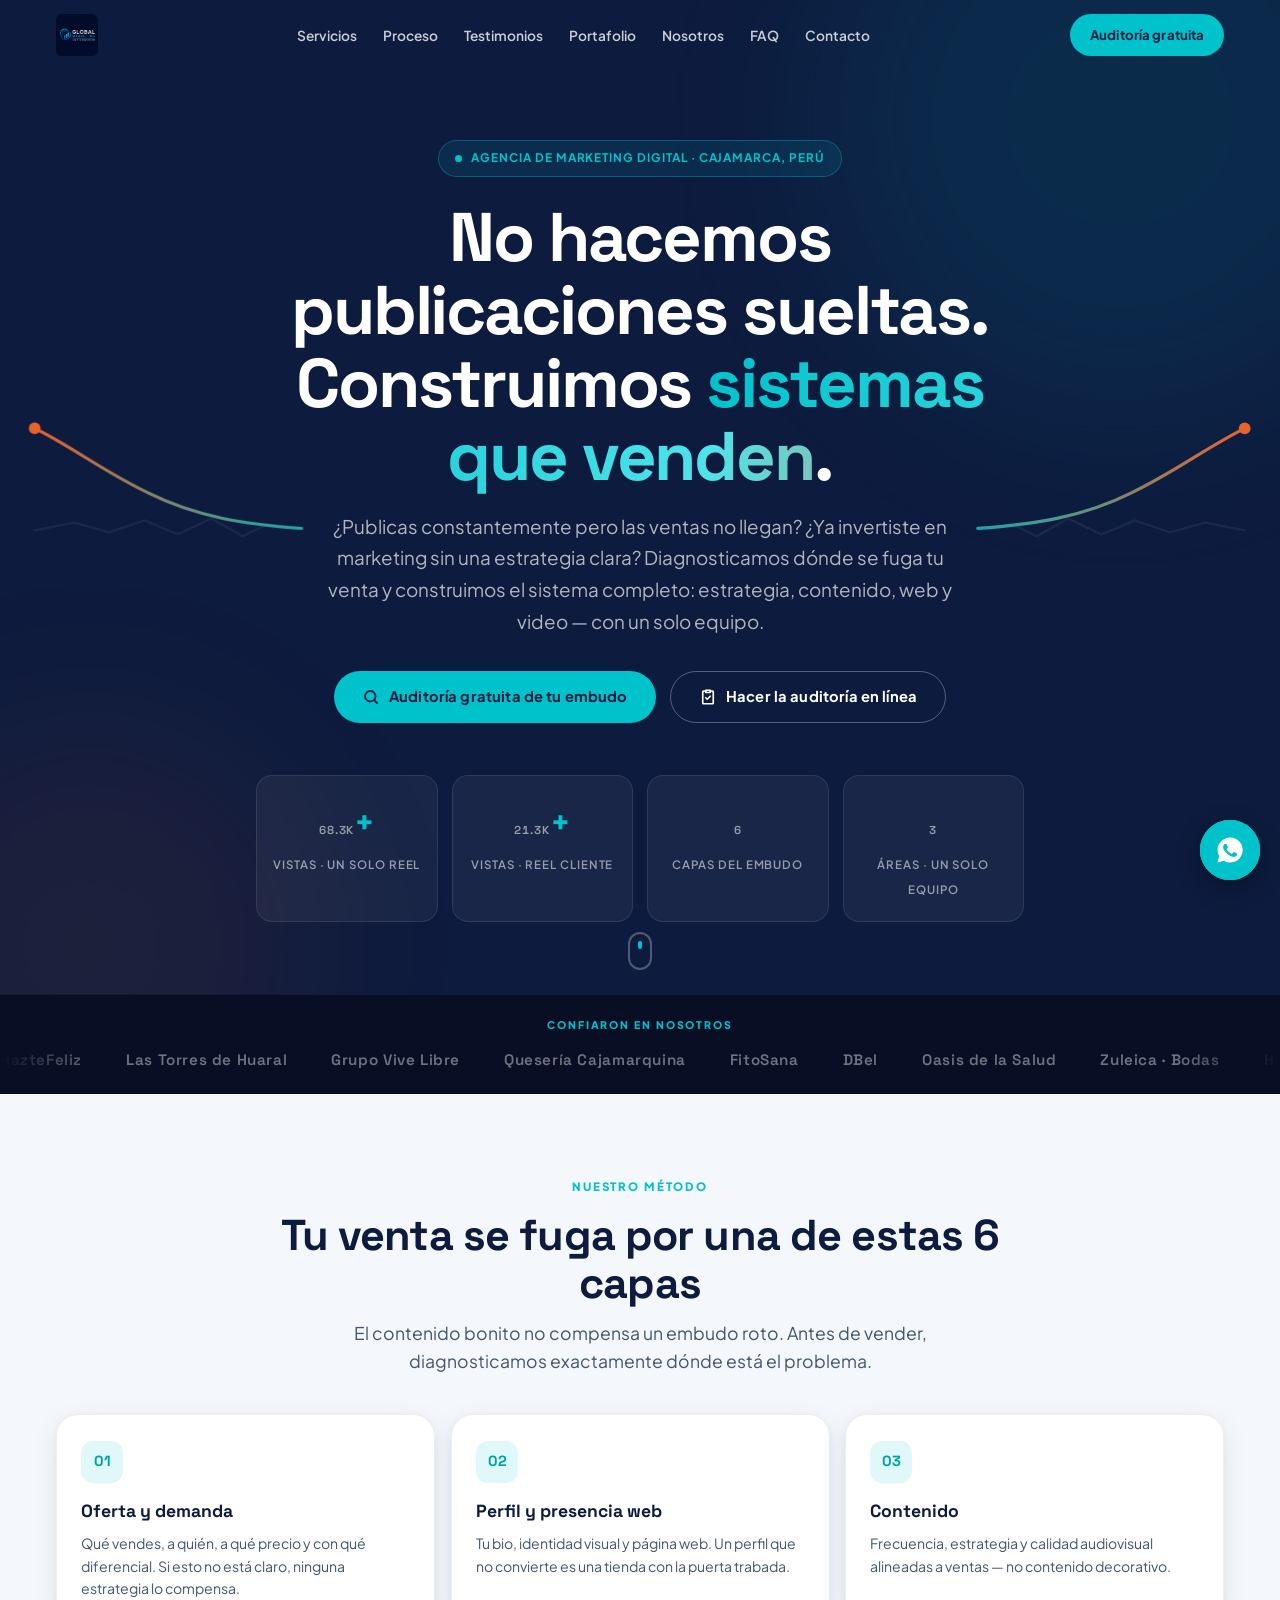
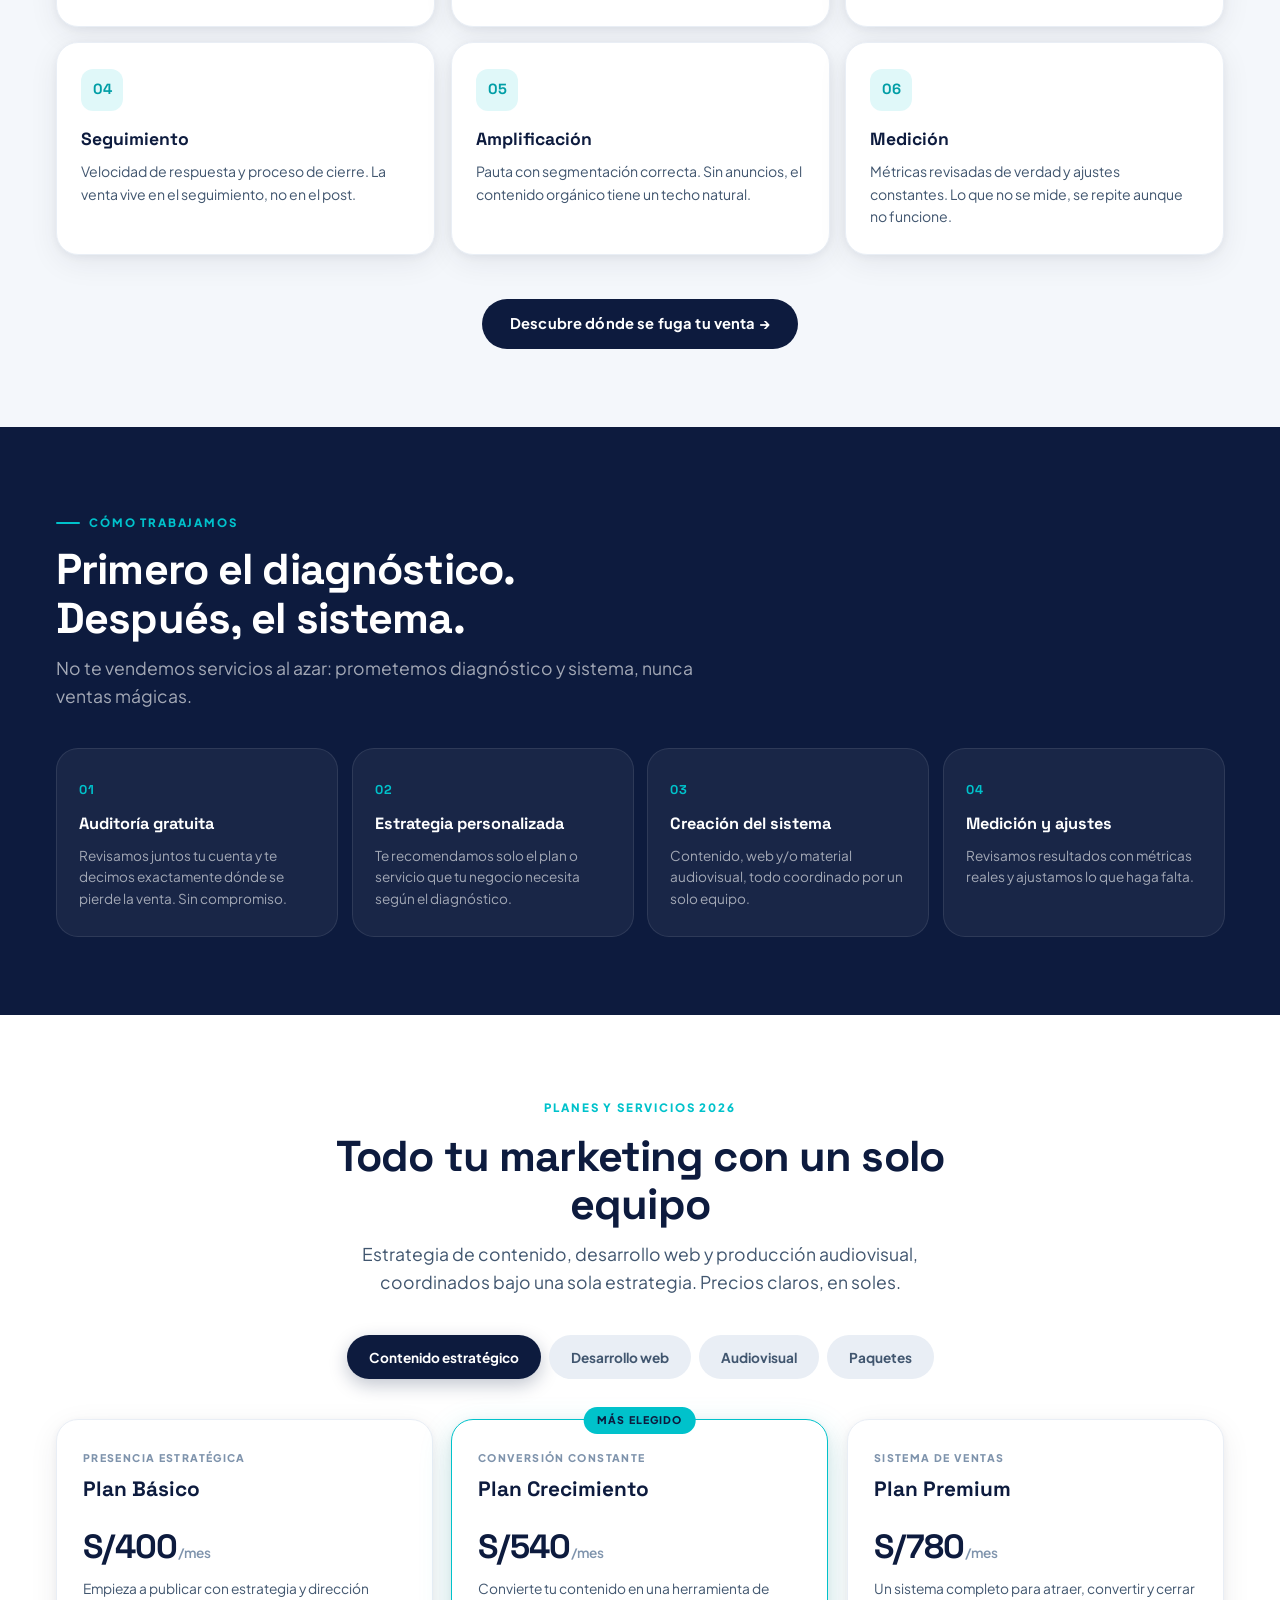
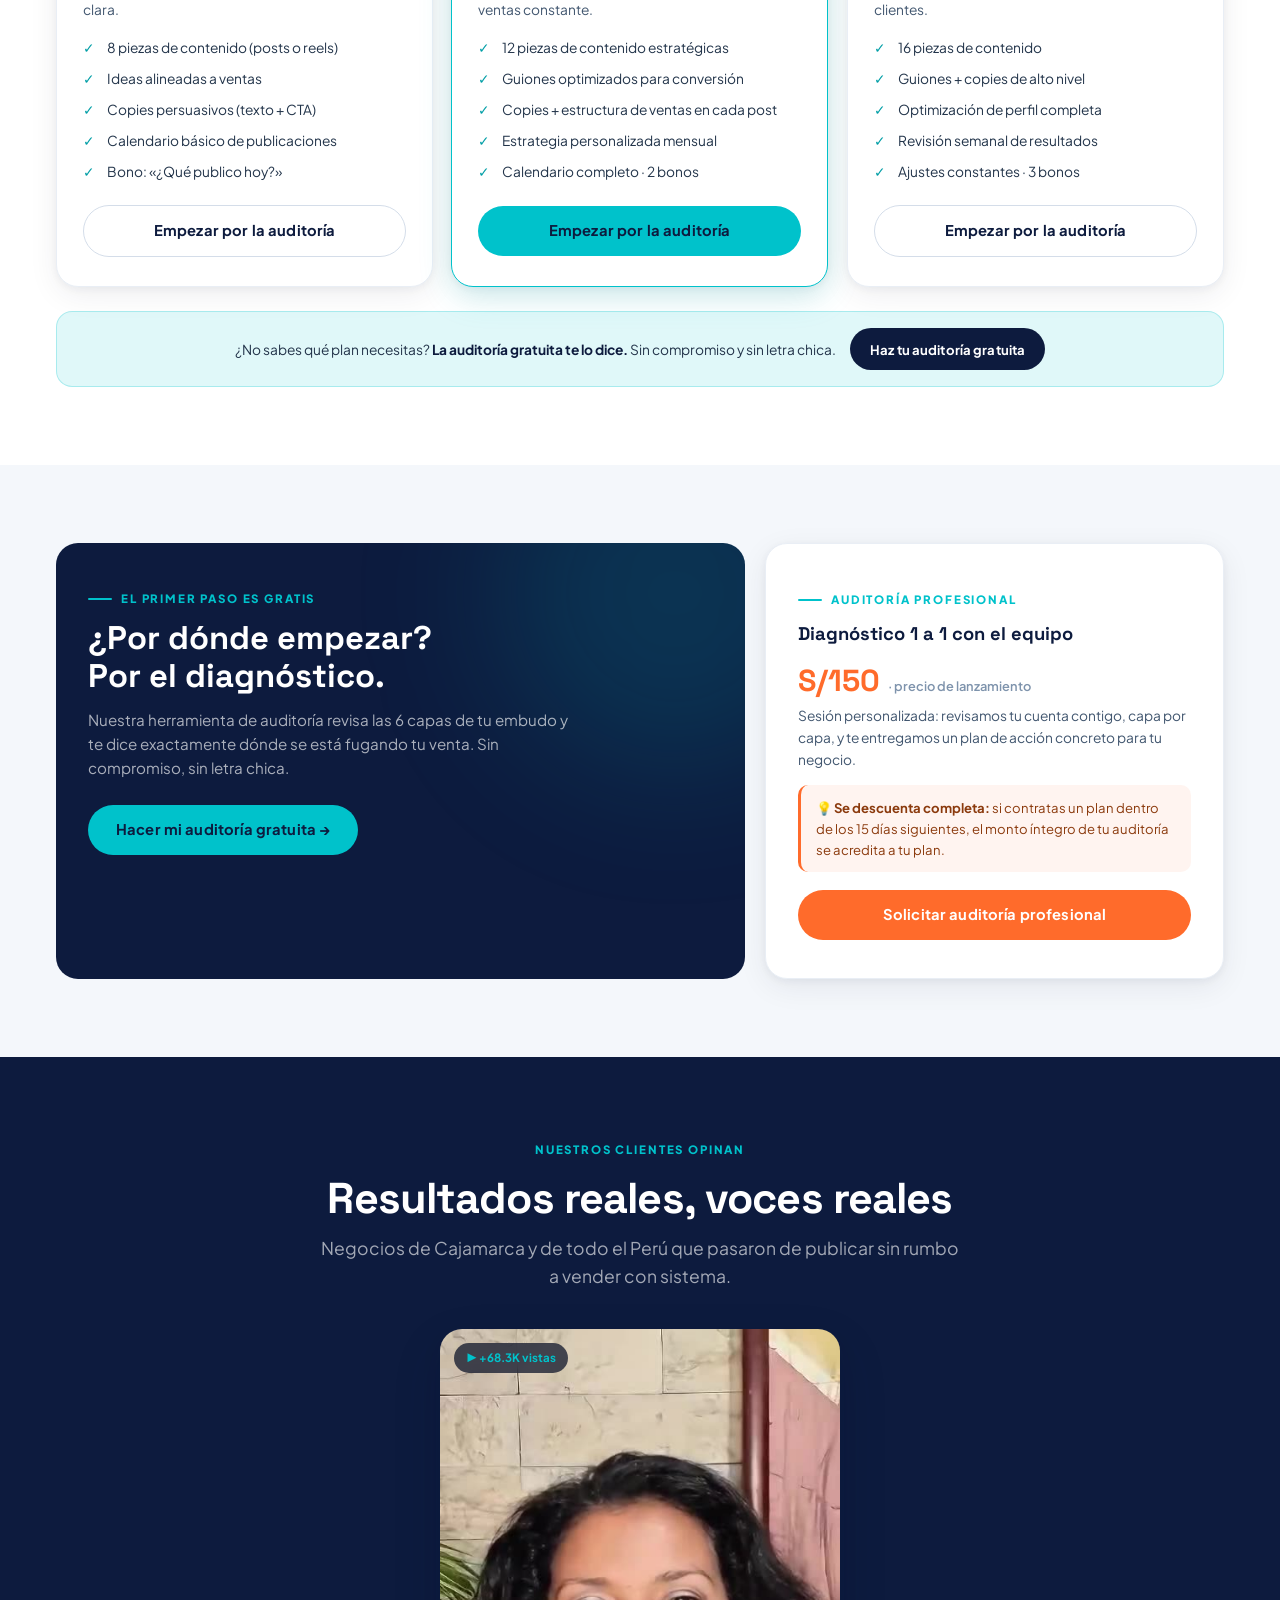
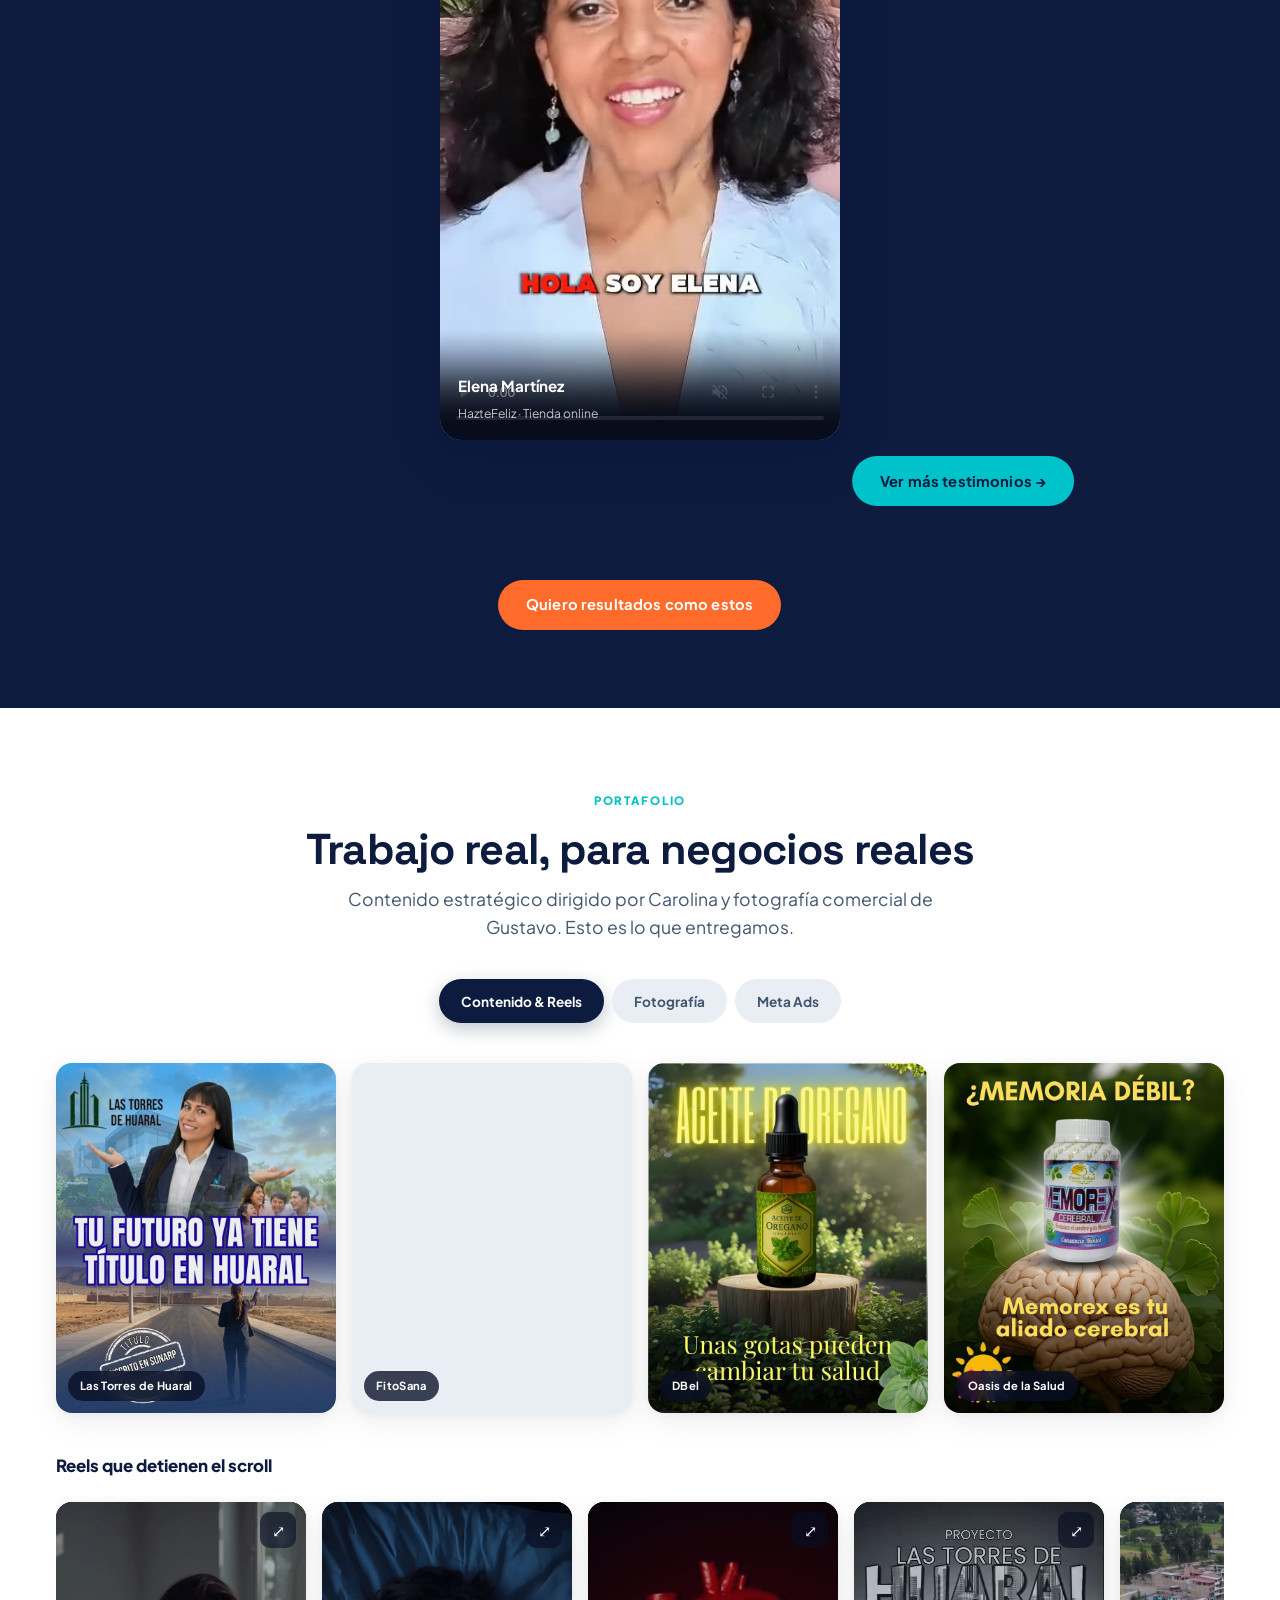
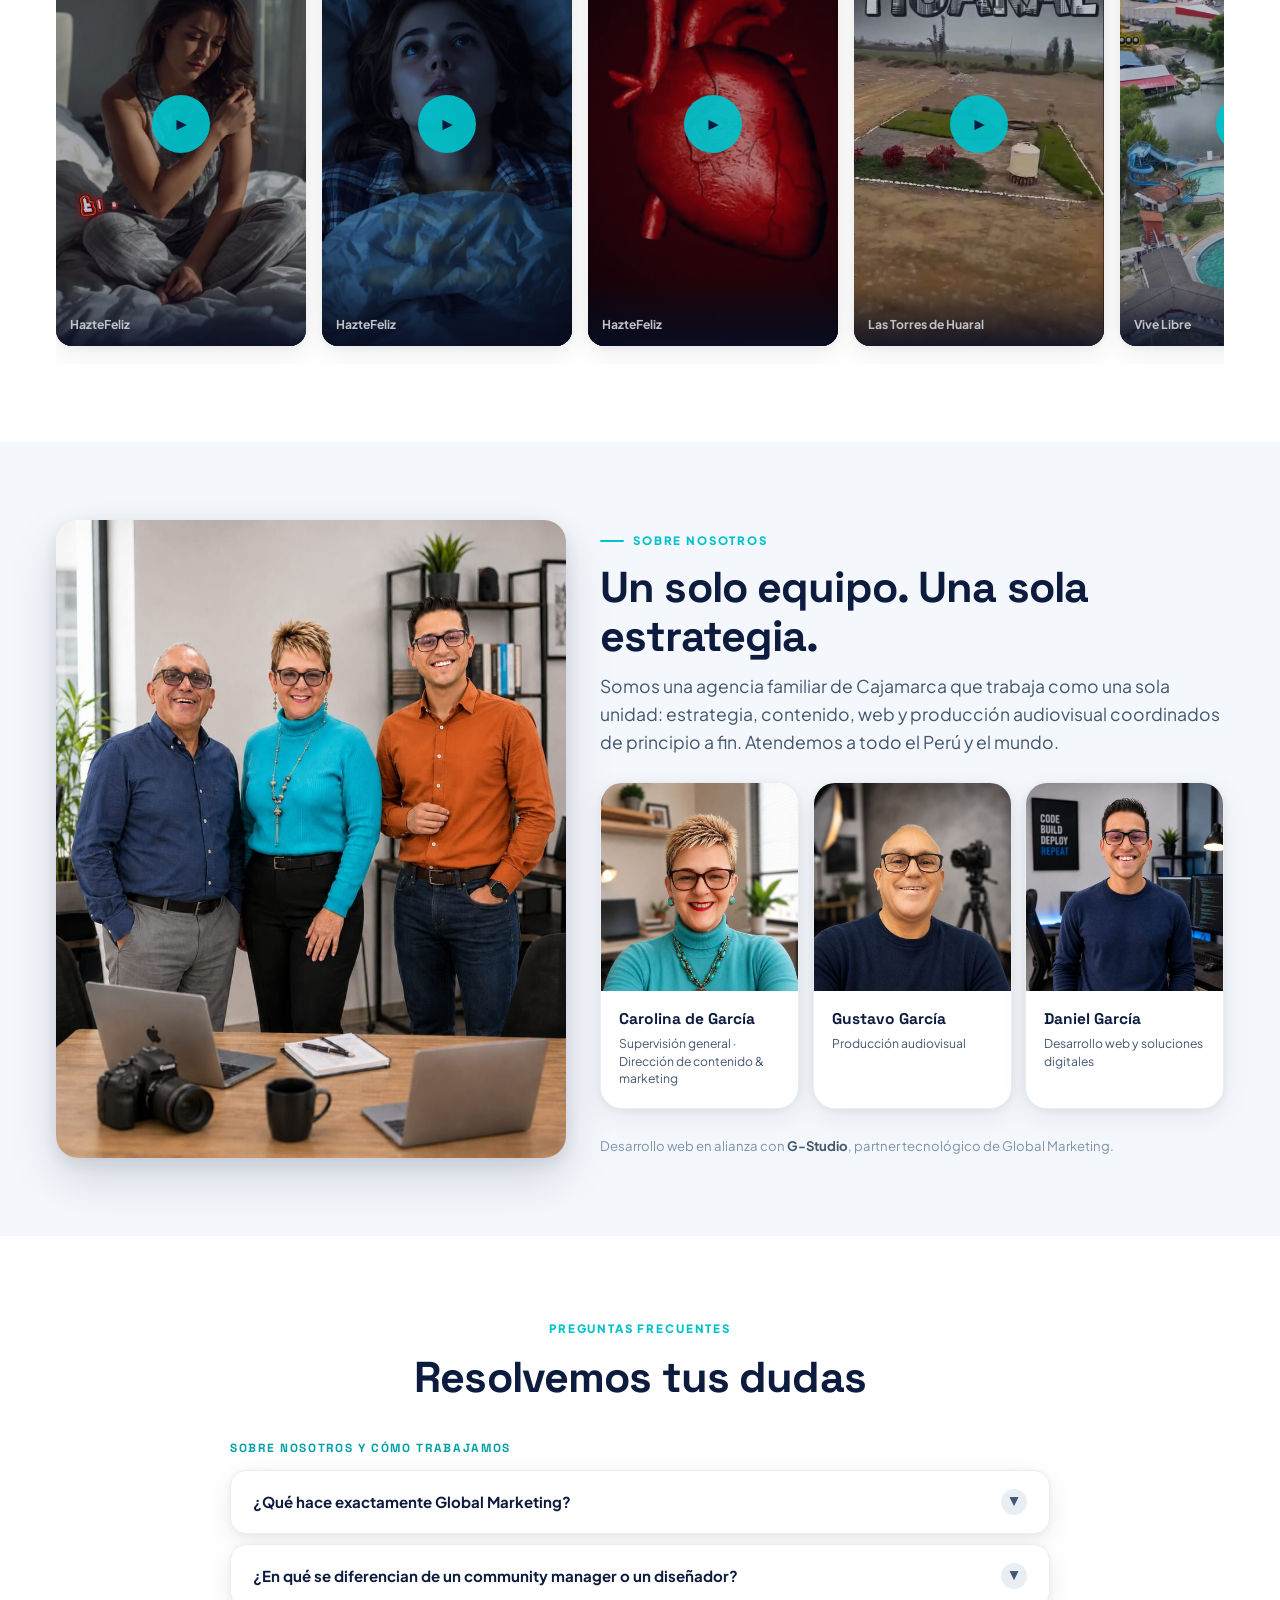
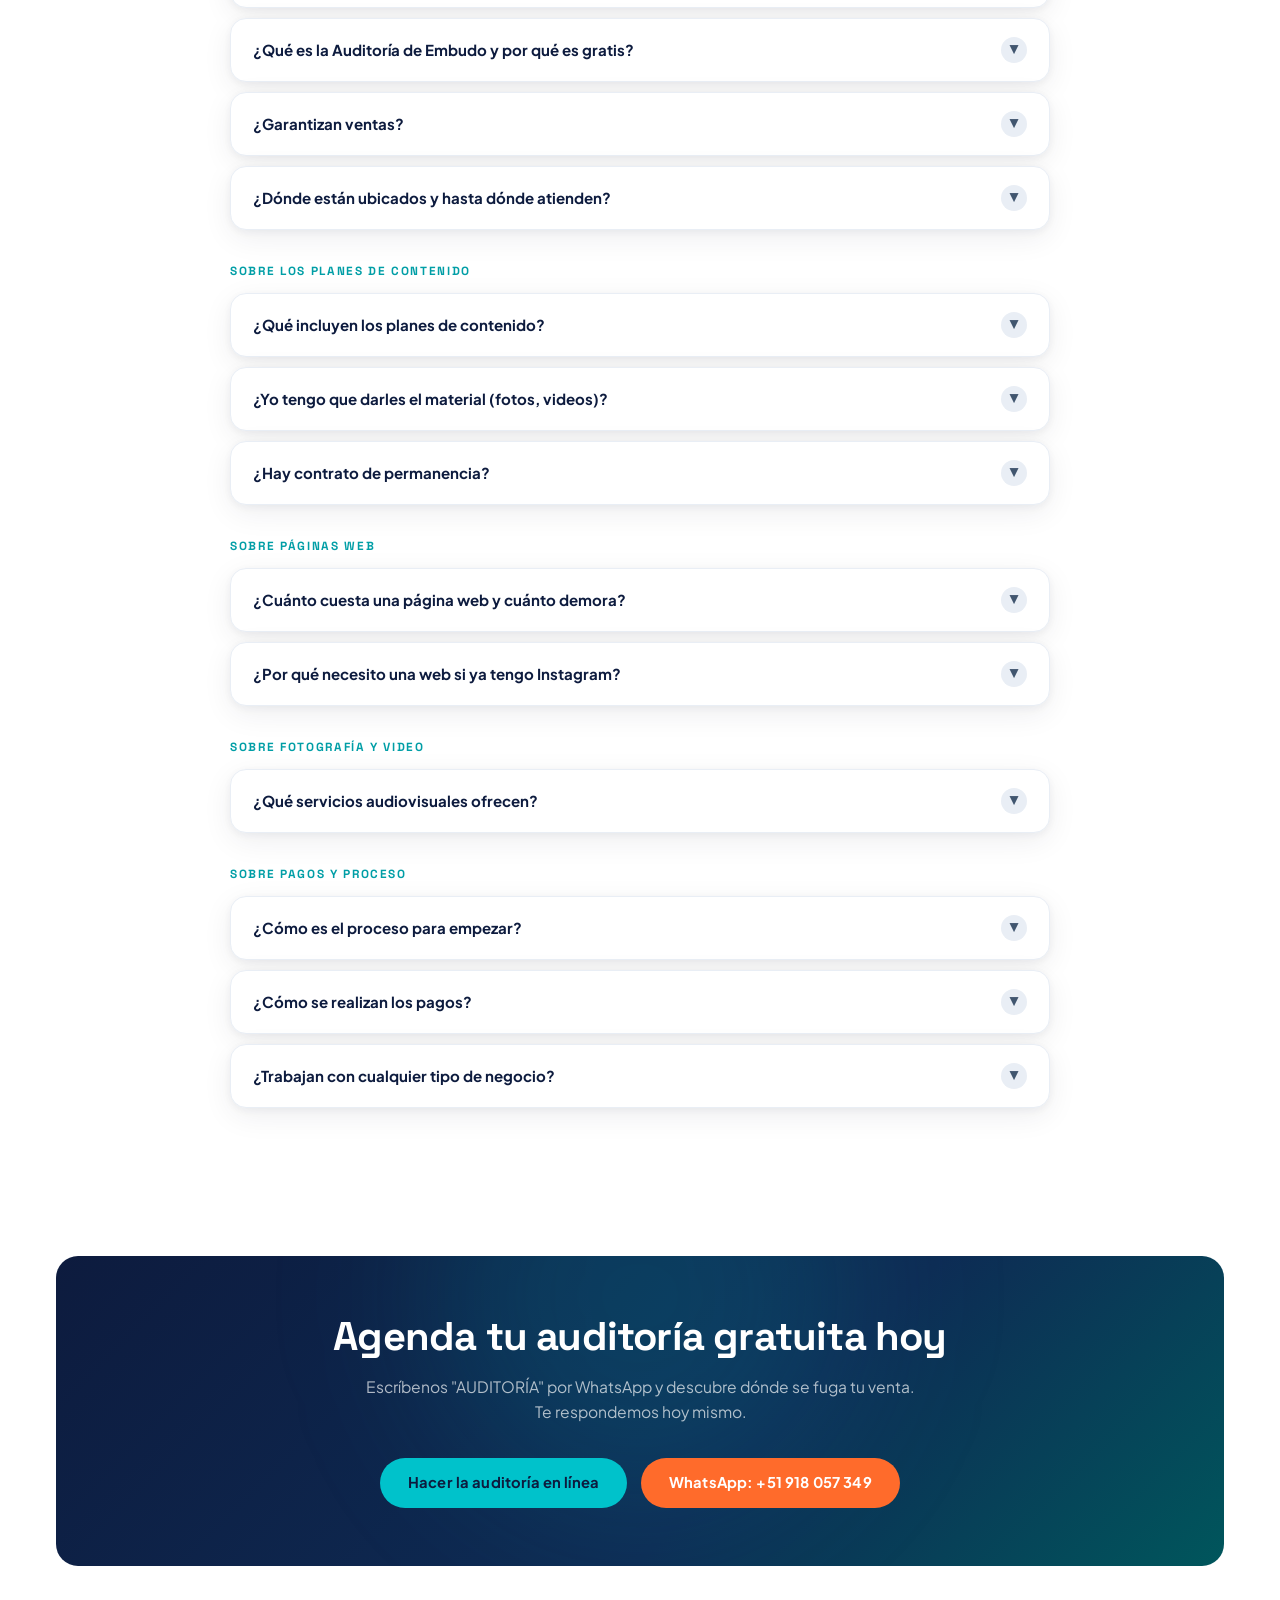
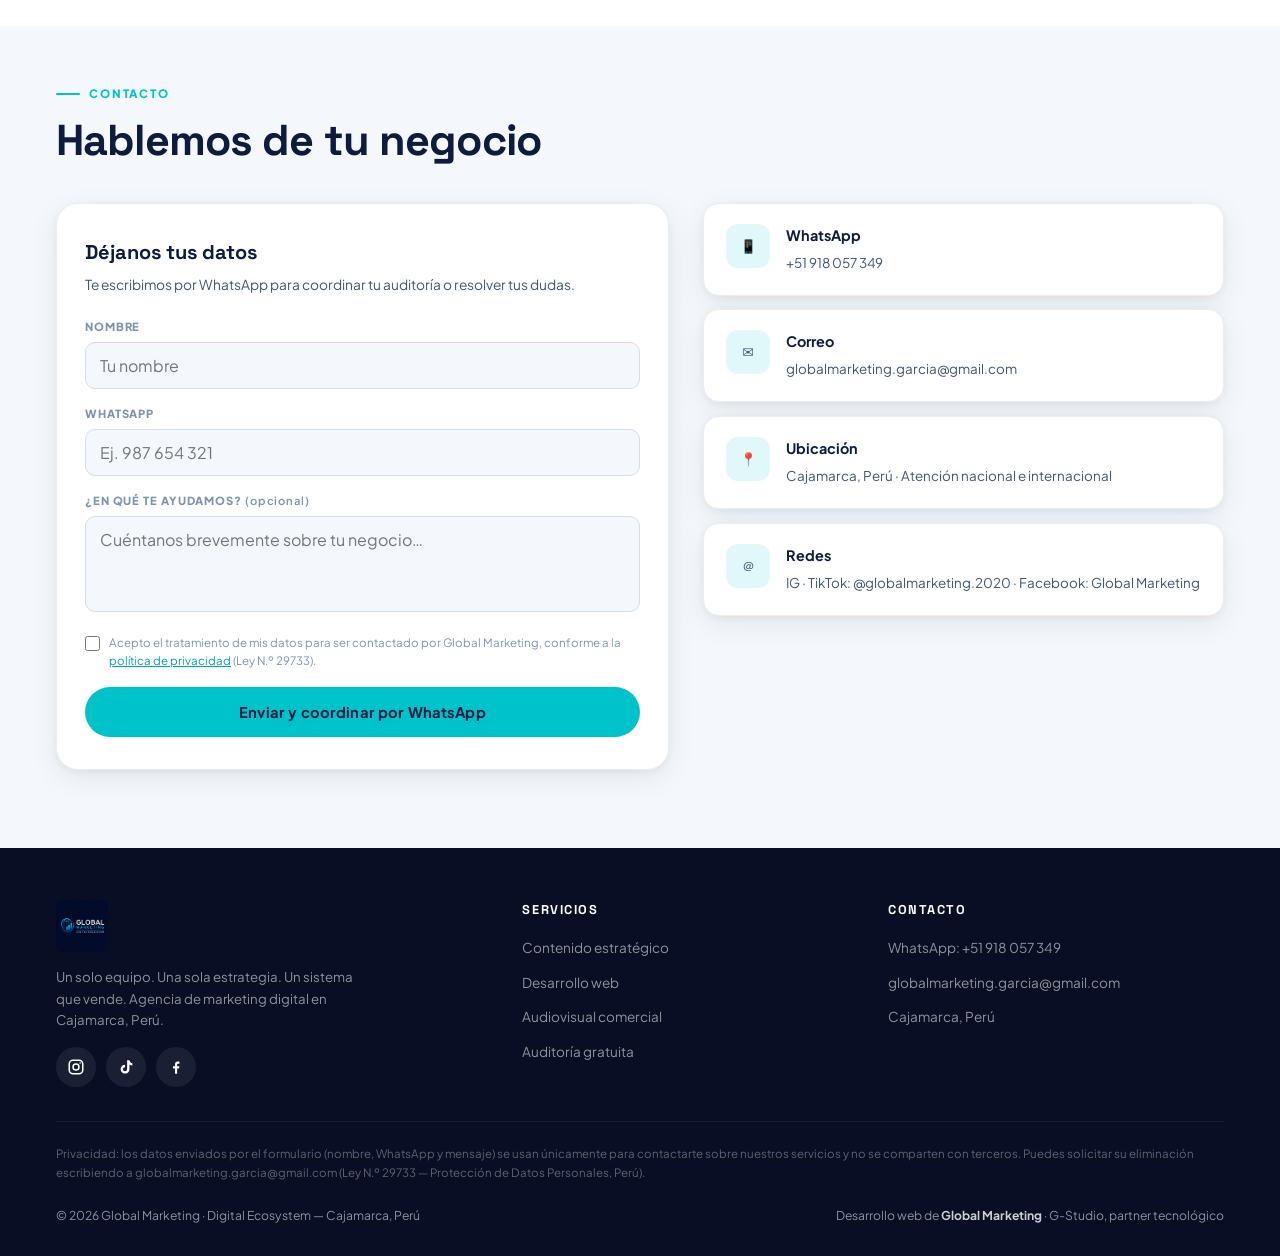
==== commit bfd5041d: "Actualización 001" ====
--- a/index.html
+++ b/index.html
@@ -14,7 +14,7 @@
 
 <link rel="preconnect" href="https://fonts.googleapis.com">
 <link rel="preconnect" href="https://fonts.gstatic.com" crossorigin>
-<link href="https://fonts.googleapis.com/css2?family=Plus+Jakarta+Sans:wght@400;500;600;700;800&display=swap" rel="stylesheet">
+<link href="https://fonts.googleapis.com/css2?family=Plus+Jakarta+Sans:wght@400;500;600;700;800&family=Space+Grotesk:wght@500;600;700&display=swap" rel="stylesheet">
 <link rel="stylesheet" href="assets/css/styles.css">
 
 <!-- ══════════════════════════════════════════════════════════
@@ -28,6 +28,7 @@
 <!-- [GA4 — pendiente de propiedad] -->
 </head>
 <body>
+<div class="scroll-progress" id="scrollProgress" aria-hidden="true"></div>
 
 <!-- ════════════ NAV ════════════ -->
 <header class="nav" id="nav">
@@ -63,6 +64,22 @@
 
 <!-- ════════════ HERO ════════════ -->
 <section class="hero" id="inicio">
+  <!-- Decoración "Antes/Después" · puramente visual -->
+  <svg class="hero-deco deco-right" viewBox="0 0 300 200" fill="none" aria-hidden="true" focusable="false">
+    <defs>
+      <linearGradient id="riseGrad" x1="0" y1="180" x2="280" y2="30" gradientUnits="userSpaceOnUse">
+        <stop offset="0" stop-color="#00C2CB"/><stop offset="1" stop-color="#FF6B2B"/>
+      </linearGradient>
+    </defs>
+    <path class="deco-flat" pathLength="1" d="M12 132 L48 128 L72 140 L104 122 L138 138 L172 124 L208 136 L244 126 L284 134"/>
+    <path class="deco-rise" pathLength="1" stroke="url(#riseGrad)" d="M12 132 C70 128 120 120 168 96 C214 74 244 50 284 30"/>
+    <circle class="deco-dot" cx="284" cy="30" r="6"/>
+  </svg>
+  <svg class="hero-deco deco-left" viewBox="0 0 300 200" fill="none" aria-hidden="true" focusable="false">
+    <path class="deco-flat" pathLength="1" d="M12 132 L48 128 L72 140 L104 122 L138 138 L172 124 L208 136 L244 126 L284 134"/>
+    <path class="deco-rise" pathLength="1" stroke="url(#riseGrad)" d="M12 132 C70 128 120 120 168 96 C214 74 244 50 284 30"/>
+    <circle class="deco-dot" cx="284" cy="30" r="6"/>
+  </svg>
   <div class="container hero-inner">
     <span class="hero-badge hero-stagger d1"><span class="dot"></span> Agencia de marketing digital · Cajamarca, Perú</span>
     <h1 class="hero-stagger d2">No hacemos publicaciones sueltas.<br>Construimos <span class="accent">sistemas que venden</span>.</h1>
@@ -89,11 +106,9 @@
 
 <!-- ════════════ STRIP DE CLIENTES ════════════ -->
 <div class="clients">
-  <div class="container clients-inner">
-    <span class="lbl">Confiaron en nosotros →</span>
-    <span>HazteFeliz</span><span>Las Torres de Huaral</span><span>Vive Libre</span>
-    <span>Quesería Cajamarquina</span><span>FitoSana</span><span>DBel</span>
-    <span>Oasis de la Salud</span><span>Zuleica · Bodas</span>
+  <span class="lbl">Confiaron en nosotros</span>
+  <div class="marquee">
+    <div class="marquee-track"><div class="marquee-group"><span>HazteFeliz</span><span>Las Torres de Huaral</span><span>Grupo Vive Libre</span><span>Quesería Cajamarquina</span><span>FitoSana</span><span>DBel</span><span>Oasis de la Salud</span><span>Zuleica · Bodas</span></div><div class="marquee-group"><span>HazteFeliz</span><span>Las Torres de Huaral</span><span>Grupo Vive Libre</span><span>Quesería Cajamarquina</span><span>FitoSana</span><span>DBel</span><span>Oasis de la Salud</span><span>Zuleica · Bodas</span></div></div>
   </div>
 </div>
 
@@ -471,14 +486,14 @@
 
       <h3 style="font-size:1.05rem;font-weight:800;margin:40px 0 16px" class="reveal">Reels que detienen el scroll</h3>
       <div class="reel-rail reveal">
-        <div class="reel"><video src="assets/video/haztefeliz-1.mp4" poster="assets/poster/haztefeliz-1.jpg" preload="none" playsinline></video><button class="reel-play" aria-label="Reproducir reel de HazteFeliz"><span class="ring">▶</span></button><span class="reel-label">HazteFeliz</span></div>
-        <div class="reel"><video src="assets/video/haztefeliz-2.mp4" poster="assets/poster/haztefeliz-2.jpg" preload="none" playsinline></video><button class="reel-play" aria-label="Reproducir reel de HazteFeliz"><span class="ring">▶</span></button><span class="reel-label">HazteFeliz</span></div>
-        <div class="reel"><video src="assets/video/haztefeliz-3.mp4" poster="assets/poster/haztefeliz-3.jpg" preload="none" playsinline></video><button class="reel-play" aria-label="Reproducir reel de HazteFeliz"><span class="ring">▶</span></button><span class="reel-label">HazteFeliz</span></div>
-        <div class="reel"><video src="assets/video/torres-huaral.mp4" poster="assets/poster/torres-huaral.jpg" preload="none" playsinline></video><button class="reel-play" aria-label="Reproducir video de Las Torres de Huaral"><span class="ring">▶</span></button><span class="reel-label">Las Torres de Huaral</span></div>
-        <div class="reel"><video src="assets/video/vivelibre-1.mp4" poster="assets/poster/vivelibre-1.jpg" preload="none" playsinline></video><button class="reel-play" aria-label="Reproducir reel de Vive Libre"><span class="ring">▶</span></button><span class="reel-label">Vive Libre</span></div>
-        <div class="reel"><video src="assets/video/vivelibre-2.mp4" poster="assets/poster/vivelibre-2.jpg" preload="none" playsinline></video><button class="reel-play" aria-label="Reproducir reel de Vive Libre"><span class="ring">▶</span></button><span class="reel-label">Vive Libre</span></div>
-        <div class="reel"><video src="assets/video/queseria.mp4" poster="assets/poster/queseria.jpg" preload="none" playsinline></video><button class="reel-play" aria-label="Reproducir reel de Quesería Cajamarquina"><span class="ring">▶</span></button><span class="reel-label">Quesería Cajamarquina</span></div>
-        <div class="reel"><video src="assets/video/boda-zuleica.mp4" poster="assets/poster/boda-zuleica.jpg" preload="none" playsinline></video><button class="reel-play" aria-label="Reproducir reel de bodas"><span class="ring">▶</span></button><span class="reel-label">Zuleica · Bodas</span></div>
+        <div class="reel"><video src="assets/video/haztefeliz-1.mp4" poster="assets/poster/haztefeliz-1.jpg" preload="none" playsinline></video><button class="reel-expand" aria-label="Ampliar video">⤢</button><button class="reel-play" aria-label="Reproducir reel de HazteFeliz"><span class="ring">▶</span></button><span class="reel-label">HazteFeliz</span></div>
+        <div class="reel"><video src="assets/video/haztefeliz-2.mp4" poster="assets/poster/haztefeliz-2.jpg" preload="none" playsinline></video><button class="reel-expand" aria-label="Ampliar video">⤢</button><button class="reel-play" aria-label="Reproducir reel de HazteFeliz"><span class="ring">▶</span></button><span class="reel-label">HazteFeliz</span></div>
+        <div class="reel"><video src="assets/video/haztefeliz-3.mp4" poster="assets/poster/haztefeliz-3.jpg" preload="none" playsinline></video><button class="reel-expand" aria-label="Ampliar video">⤢</button><button class="reel-play" aria-label="Reproducir reel de HazteFeliz"><span class="ring">▶</span></button><span class="reel-label">HazteFeliz</span></div>
+        <div class="reel"><video src="assets/video/torres-huaral.mp4" poster="assets/poster/torres-huaral.jpg" preload="none" playsinline></video><button class="reel-expand" aria-label="Ampliar video">⤢</button><button class="reel-play" aria-label="Reproducir video de Las Torres de Huaral"><span class="ring">▶</span></button><span class="reel-label">Las Torres de Huaral</span></div>
+        <div class="reel"><video src="assets/video/vivelibre-1.mp4" poster="assets/poster/vivelibre-1.jpg" preload="none" playsinline></video><button class="reel-expand" aria-label="Ampliar video">⤢</button><button class="reel-play" aria-label="Reproducir reel de Vive Libre"><span class="ring">▶</span></button><span class="reel-label">Vive Libre</span></div>
+        <div class="reel"><video src="assets/video/vivelibre-2.mp4" poster="assets/poster/vivelibre-2.jpg" preload="none" playsinline></video><button class="reel-expand" aria-label="Ampliar video">⤢</button><button class="reel-play" aria-label="Reproducir reel de Vive Libre"><span class="ring">▶</span></button><span class="reel-label">Vive Libre</span></div>
+        <div class="reel"><video src="assets/video/queseria.mp4" poster="assets/poster/queseria.jpg" preload="none" playsinline></video><button class="reel-expand" aria-label="Ampliar video">⤢</button><button class="reel-play" aria-label="Reproducir reel de Quesería Cajamarquina"><span class="ring">▶</span></button><span class="reel-label">Quesería Cajamarquina</span></div>
+        <div class="reel"><video src="assets/video/boda-zuleica.mp4" poster="assets/poster/boda-zuleica.jpg" preload="none" playsinline></video><button class="reel-expand" aria-label="Ampliar video">⤢</button><button class="reel-play" aria-label="Reproducir reel de bodas"><span class="ring">▶</span></button><span class="reel-label">Zuleica · Bodas</span></div>
       </div>
     </div>
 
@@ -493,22 +508,22 @@
         <button class="chip" data-filter="arquitectura">Arquitectura</button>
       </div>
       <div class="gal">
-        <figure class="gal-item" data-cat="lugares"><img src="assets/img/portafolio/gustavo/lugares-1.jpg" alt="Catedral de Cajamarca" loading="lazy" decoding="async"></figure>
-        <figure class="gal-item" data-cat="lugares"><img src="assets/img/portafolio/gustavo/lugares-2.jpg" alt="Pileta de la plaza, Cajamarca" loading="lazy" decoding="async"></figure>
-        <figure class="gal-item" data-cat="lugares"><img src="assets/img/portafolio/gustavo/lugares-3.jpg" alt="Jardín ornamental" loading="lazy" decoding="async"></figure>
-        <figure class="gal-item" data-cat="lugares"><img src="assets/img/portafolio/gustavo/lugares-4.jpg" alt="Jardín floral" loading="lazy" decoding="async"></figure>
-        <figure class="gal-item" data-cat="lugares"><img src="assets/img/portafolio/gustavo/lugares-5.jpg" alt="Plaza con monumento" loading="lazy" decoding="async"></figure>
-        <figure class="gal-item" data-cat="negocios"><img src="assets/img/portafolio/gustavo/negocios-1.jpg" alt="Tren turístico" loading="lazy" decoding="async"></figure>
-        <figure class="gal-item" data-cat="negocios"><img src="assets/img/portafolio/gustavo/negocios-2.jpg" alt="Vitrina comercial" loading="lazy" decoding="async"></figure>
-        <figure class="gal-item" data-cat="negocios"><img src="assets/img/portafolio/gustavo/negocios-3.jpg" alt="Interior de tienda" loading="lazy" decoding="async"></figure>
-        <figure class="gal-item" data-cat="gastro"><img src="assets/img/portafolio/gustavo/gastro-1.jpg" alt="Alitas BBQ" loading="lazy" decoding="async"></figure>
-        <figure class="gal-item" data-cat="gastro"><img src="assets/img/portafolio/gustavo/gastro-2.jpg" alt="Pizza artesanal" loading="lazy" decoding="async"></figure>
-        <figure class="gal-item" data-cat="gastro"><img src="assets/img/portafolio/gustavo/gastro-3.jpg" alt="Tallarines verdes con pollo" loading="lazy" decoding="async"></figure>
-        <figure class="gal-item" data-cat="productos"><img src="assets/img/portafolio/gustavo/productos-1.jpg" alt="Arreglo floral decorativo" loading="lazy" decoding="async"></figure>
-        <figure class="gal-item" data-cat="productos"><img src="assets/img/portafolio/gustavo/productos-2.jpg" alt="Herramientas de construcción" loading="lazy" decoding="async"></figure>
-        <figure class="gal-item" data-cat="productos"><img src="assets/img/portafolio/gustavo/productos-3.jpg" alt="Plancha a vapor" loading="lazy" decoding="async"></figure>
-        <figure class="gal-item" data-cat="arquitectura"><img src="assets/img/portafolio/gustavo/arquitectura-1.jpg" alt="Interior de centro comercial" loading="lazy" decoding="async"></figure>
-        <figure class="gal-item" data-cat="arquitectura"><img src="assets/img/portafolio/gustavo/arquitectura-2.jpg" alt="Fachada de centro comercial" loading="lazy" decoding="async"></figure>
+        <figure class="gal-item" data-cat="lugares"><img src="assets/img/portafolio/gustavo/lugares-1.jpg" alt="Catedral de Cajamarca" loading="lazy" decoding="async"><span class="ov"><span>Lugares y paisajes</span><span>⤢</span></span></figure>
+        <figure class="gal-item" data-cat="lugares"><img src="assets/img/portafolio/gustavo/lugares-2.jpg" alt="Pileta de la plaza, Cajamarca" loading="lazy" decoding="async"><span class="ov"><span>Lugares y paisajes</span><span>⤢</span></span></figure>
+        <figure class="gal-item" data-cat="lugares"><img src="assets/img/portafolio/gustavo/lugares-3.jpg" alt="Jardín ornamental" loading="lazy" decoding="async"><span class="ov"><span>Lugares y paisajes</span><span>⤢</span></span></figure>
+        <figure class="gal-item" data-cat="lugares"><img src="assets/img/portafolio/gustavo/lugares-4.jpg" alt="Jardín floral" loading="lazy" decoding="async"><span class="ov"><span>Lugares y paisajes</span><span>⤢</span></span></figure>
+        <figure class="gal-item" data-cat="lugares"><img src="assets/img/portafolio/gustavo/lugares-5.jpg" alt="Plaza con monumento" loading="lazy" decoding="async"><span class="ov"><span>Lugares y paisajes</span><span>⤢</span></span></figure>
+        <figure class="gal-item" data-cat="negocios"><img src="assets/img/portafolio/gustavo/negocios-1.jpg" alt="Tren turístico" loading="lazy" decoding="async"><span class="ov"><span>Negocios y empresas</span><span>⤢</span></span></figure>
+        <figure class="gal-item" data-cat="negocios"><img src="assets/img/portafolio/gustavo/negocios-2.jpg" alt="Vitrina comercial" loading="lazy" decoding="async"><span class="ov"><span>Negocios y empresas</span><span>⤢</span></span></figure>
+        <figure class="gal-item" data-cat="negocios"><img src="assets/img/portafolio/gustavo/negocios-3.jpg" alt="Interior de tienda" loading="lazy" decoding="async"><span class="ov"><span>Negocios y empresas</span><span>⤢</span></span></figure>
+        <figure class="gal-item" data-cat="gastro"><img src="assets/img/portafolio/gustavo/gastro-1.jpg" alt="Alitas BBQ" loading="lazy" decoding="async"><span class="ov"><span>Gastronomía</span><span>⤢</span></span></figure>
+        <figure class="gal-item" data-cat="gastro"><img src="assets/img/portafolio/gustavo/gastro-2.jpg" alt="Pizza artesanal" loading="lazy" decoding="async"><span class="ov"><span>Gastronomía</span><span>⤢</span></span></figure>
+        <figure class="gal-item" data-cat="gastro"><img src="assets/img/portafolio/gustavo/gastro-3.jpg" alt="Tallarines verdes con pollo" loading="lazy" decoding="async"><span class="ov"><span>Gastronomía</span><span>⤢</span></span></figure>
+        <figure class="gal-item" data-cat="productos"><img src="assets/img/portafolio/gustavo/productos-1.jpg" alt="Arreglo floral decorativo" loading="lazy" decoding="async"><span class="ov"><span>Productos</span><span>⤢</span></span></figure>
+        <figure class="gal-item" data-cat="productos"><img src="assets/img/portafolio/gustavo/productos-2.jpg" alt="Herramientas de construcción" loading="lazy" decoding="async"><span class="ov"><span>Productos</span><span>⤢</span></span></figure>
+        <figure class="gal-item" data-cat="productos"><img src="assets/img/portafolio/gustavo/productos-3.jpg" alt="Plancha a vapor" loading="lazy" decoding="async"><span class="ov"><span>Productos</span><span>⤢</span></span></figure>
+        <figure class="gal-item" data-cat="arquitectura"><img src="assets/img/portafolio/gustavo/arquitectura-1.jpg" alt="Interior de centro comercial" loading="lazy" decoding="async"><span class="ov"><span>Arquitectura</span><span>⤢</span></span></figure>
+        <figure class="gal-item" data-cat="arquitectura"><img src="assets/img/portafolio/gustavo/arquitectura-2.jpg" alt="Fachada de centro comercial" loading="lazy" decoding="async"><span class="ov"><span>Arquitectura</span><span>⤢</span></span></figure>
       </div>
       <div class="plan-note" style="margin-top:30px">¿Quieres fotos así para tu negocio? <b>Producción presencial en Cajamarca.</b> <a class="btn btn-navy" style="margin-left:12px;min-height:42px;padding:9px 20px;font-size:.82rem" href="https://wa.me/51918057349?text=Hola%2C%20quiero%20informaci%C3%B3n%20sobre%20sesi%C3%B3n%20de%20FOTOS" target="_blank" rel="noopener">Agendar mi sesión</a></div>
     </div>
@@ -707,10 +722,17 @@
   <svg viewBox="0 0 24 24" fill="currentColor"><path d="M12 2a10 10 0 0 0-8.66 15L2 22l5.16-1.32A10 10 0 1 0 12 2Zm5.46 14.12c-.23.65-1.35 1.24-1.86 1.28-.5.05-.97.24-3.26-.68-2.76-1.1-4.53-3.9-4.67-4.08-.14-.18-1.12-1.5-1.12-2.85 0-1.36.71-2.02.96-2.3.25-.28.55-.35.73-.35h.53c.17 0 .4-.06.62.48.23.55.78 1.9.85 2.04.07.14.11.3.02.48-.09.18-.14.3-.27.46l-.41.48c-.14.14-.28.29-.12.56.16.28.72 1.18 1.54 1.92 1.06.94 1.95 1.23 2.23 1.37.28.14.44.12.6-.07.16-.18.69-.8.87-1.08.18-.28.37-.23.62-.14.25.1 1.6.76 1.88.9.28.14.46.2.53.32.07.11.07.65-.16 1.3Z"/></svg>
 </a>
 
-<!-- Lightbox de galería -->
-<div class="lightbox" id="lightbox" role="dialog" aria-modal="true">
+<!-- Lightbox v2 · navegación por teclado (← →) entre fotos y videos + zoom en móvil -->
+<div class="lightbox" id="lightbox" role="dialog" aria-modal="true" aria-label="Visor de portafolio">
   <button class="lightbox-close" aria-label="Cerrar">✕</button>
-  <img id="lightboxImg" src="" alt="">
+  <span class="lightbox-hint">Usa ← → para navegar · doble toque o pellizca para hacer zoom</span>
+  <button class="lightbox-nav" id="lbPrev" aria-label="Anterior">←</button>
+  <div class="lightbox-stage" id="lightboxStage">
+    <img id="lightboxImg" src="" alt="">
+    <video id="lightboxVid" style="display:none" playsinline controls loop></video>
+  </div>
+  <button class="lightbox-nav" id="lbNext" aria-label="Siguiente">→</button>
+  <span class="lightbox-counter" id="lbCounter"></span>
 </div>
 
 <script src="assets/js/main.js" defer></script>
--- a/assets/css/styles.css
+++ b/assets/css/styles.css
@@ -1,11 +1,9 @@
 /* ═══════════════════════════════════════════════════════════════
-   GLOBAL MARKETING · DIGITAL ECOSYSTEM
-   styles.css · Sitio principal
+   GLOBAL MARKETING · DIGITAL ECOSYSTEM — styles.css · v2
    Paleta: navy #0D1B3E · teal #00C2CB · naranja #FF6B2B
-   Tipografía: Plus Jakarta Sans
+   Tipografía: Space Grotesk (display) + Plus Jakarta Sans (texto)
    ═══════════════════════════════════════════════════════════════ */
 
-/* ── RESET & TOKENS ─────────────────────────────────────────── */
 *,*::before,*::after{box-sizing:border-box;margin:0;padding:0}
 html{scroll-behavior:smooth;-webkit-text-size-adjust:100%}
 :root{
@@ -17,29 +15,32 @@
   --g-400:#7E93AC; --g-600:#41566F; --g-700:#22344A;
   --r-sm:10px; --r:16px; --r-lg:22px;
   --sh:0 2px 10px rgba(13,27,62,.06),0 8px 30px rgba(13,27,62,.07);
-  --sh-lg:0 6px 18px rgba(13,27,62,.10),0 20px 50px rgba(13,27,62,.12);
+  --sh-lg:0 6px 18px rgba(13,27,62,.10),0 20px 50px rgba(13,27,62,.14);
   --ease-out:cubic-bezier(.16,1,.3,1);
-  --container:1180px;
+  --font-body:'Plus Jakarta Sans',system-ui,-apple-system,sans-serif;
+  --font-display:'Space Grotesk',var(--font-body);
+  --container:1240px;
 }
-body{
-  font-family:'Plus Jakarta Sans',system-ui,-apple-system,sans-serif;
-  background:var(--white); color:var(--navy);
-  line-height:1.6; -webkit-font-smoothing:antialiased;
-  overflow-x:hidden;
-}
+body{font-family:var(--font-body);background:var(--white);color:var(--navy);
+  line-height:1.6;-webkit-font-smoothing:antialiased;overflow-x:hidden}
 img,video{max-width:100%;display:block}
 a{color:inherit;text-decoration:none}
 button{font-family:inherit;cursor:pointer;border:none;background:none;
   touch-action:manipulation;-webkit-tap-highlight-color:transparent}
 .container{max-width:var(--container);margin-inline:auto;padding-inline:22px}
-@media(min-width:768px){.container{padding-inline:32px}}
-
-/* ── TIPOGRAFÍA UTILITARIA ──────────────────────────────────── */
-.eyebrow{display:inline-flex;align-items:center;gap:8px;font-size:.72rem;
-  font-weight:800;letter-spacing:.14em;text-transform:uppercase;color:var(--teal)}
-.eyebrow::before{content:'';width:22px;height:2px;background:var(--teal);border-radius:2px}
-.h2{font-size:clamp(1.7rem,3.6vw,2.5rem);font-weight:800;line-height:1.18;
-  letter-spacing:-.02em;margin:14px 0 12px}
+@media(min-width:768px){.container{padding-inline:36px}}
+
+/* ── BARRA DE PROGRESO DE SCROLL ────────────────────────────── */
+.scroll-progress{position:fixed;top:0;left:0;height:3px;width:0;z-index:500;
+  background:linear-gradient(90deg,var(--teal),var(--orange));
+  border-radius:0 3px 3px 0;pointer-events:none}
+
+/* ── TIPOGRAFÍA ─────────────────────────────────────────────── */
+.eyebrow{display:inline-flex;align-items:center;gap:9px;font-size:.72rem;
+  font-weight:800;letter-spacing:.16em;text-transform:uppercase;color:var(--teal)}
+.eyebrow::before{content:'';width:24px;height:2px;background:var(--teal);border-radius:2px}
+.h2{font-family:var(--font-display);font-size:clamp(1.8rem,3.8vw,2.7rem);
+  font-weight:700;line-height:1.12;letter-spacing:-.02em;margin:13px 0 12px}
 .lead{font-size:clamp(.98rem,1.6vw,1.1rem);color:var(--g-600);max-width:640px}
 .on-dark .h2{color:var(--white)}
 .on-dark .lead{color:rgba(255,255,255,.62)}
@@ -53,30 +54,34 @@
 .btn:active{transform:scale(.97)}
 .btn-teal{background:var(--teal);color:var(--navy)}
 .btn-teal:hover{background:#12d2da;transform:translateY(-2px);
-  box-shadow:0 10px 28px rgba(0,194,203,.35)}
+  box-shadow:0 10px 28px rgba(0,194,203,.4)}
 .btn-orange{background:var(--orange);color:#fff}
 .btn-orange:hover{background:var(--orange-d);transform:translateY(-2px);
-  box-shadow:0 10px 28px rgba(255,107,43,.38)}
+  box-shadow:0 10px 28px rgba(255,107,43,.42)}
 .btn-navy{background:var(--navy);color:#fff}
 .btn-navy:hover{background:var(--navy-2);transform:translateY(-2px);
-  box-shadow:0 10px 26px rgba(13,27,62,.28)}
-.btn-ghost{background:transparent;color:#fff;border:1.5px solid rgba(255,255,255,.28)}
-.btn-ghost:hover{border-color:var(--teal);color:var(--teal)}
+  box-shadow:0 10px 26px rgba(13,27,62,.3)}
+.btn-ghost{background:transparent;color:#fff;border:1.5px solid rgba(255,255,255,.3)}
+.btn-ghost:hover{border-color:var(--teal);color:var(--teal);transform:translateY(-2px)}
 .btn-ghost-navy{background:transparent;color:var(--navy);border:1.5px solid var(--g-200)}
-.btn-ghost-navy:hover{border-color:var(--navy)}
+.btn-ghost-navy:hover{border-color:var(--navy);transform:translateY(-2px)}
 .btn svg{flex-shrink:0}
 
 /* ── NAV ────────────────────────────────────────────────────── */
-.nav{position:fixed;inset:0 0 auto 0;z-index:200;
-  padding:14px 0;transition:background .3s,box-shadow .3s,padding .3s}
-.nav.scrolled{background:rgba(13,27,62,.92);backdrop-filter:blur(14px);
-  -webkit-backdrop-filter:blur(14px);box-shadow:0 4px 30px rgba(0,0,0,.25);padding:9px 0}
+.nav{position:fixed;inset:0 0 auto 0;z-index:200;padding:14px 0;
+  transition:background .3s,box-shadow .3s,padding .3s}
+.nav.scrolled{background:rgba(13,27,62,.9);backdrop-filter:blur(16px);
+  -webkit-backdrop-filter:blur(16px);box-shadow:0 4px 30px rgba(0,0,0,.28);padding:9px 0}
 .nav-inner{display:flex;align-items:center;justify-content:space-between;gap:20px}
 .nav-logo img{height:42px;width:auto;border-radius:6px}
 .nav-links{display:none;align-items:center;gap:26px;list-style:none}
 .nav-links a{color:rgba(255,255,255,.78);font-size:.86rem;font-weight:600;
-  transition:color .2s}
+  position:relative;transition:color .2s;padding:4px 0}
+.nav-links a::after{content:'';position:absolute;left:0;bottom:-2px;width:100%;
+  height:2px;background:var(--teal);border-radius:2px;transform:scaleX(0);
+  transform-origin:left;transition:transform .3s var(--ease-out)}
 .nav-links a:hover{color:var(--teal)}
+.nav-links a:hover::after{transform:scaleX(1)}
 .nav-cta{display:none}
 @media(min-width:1024px){
   .nav-links{display:flex}
@@ -93,72 +98,121 @@
   display:flex;flex-direction:column;align-items:center;justify-content:center;gap:8px;
   opacity:0;pointer-events:none;transition:opacity .3s}
 .nav-mobile.open{opacity:1;pointer-events:auto}
-.nav-mobile a{color:#fff;font-size:1.25rem;font-weight:700;padding:12px 20px;
-  border-radius:12px;transition:color .2s}
+.nav-mobile a{color:#fff;font-size:1.25rem;font-weight:700;padding:12px 20px}
 .nav-mobile a:hover{color:var(--teal)}
 .nav-mobile .btn{margin-top:16px}
 
 /* ── HERO ───────────────────────────────────────────────────── */
 .hero{position:relative;background:var(--navy);color:#fff;overflow:hidden;
-  padding:150px 0 80px;min-height:92vh;display:flex;align-items:center}
+  padding:140px 0 72px;min-height:96vh;display:flex;align-items:center}
 .hero::before,.hero::after{content:'';position:absolute;border-radius:50%;
-  filter:blur(90px);opacity:.5;pointer-events:none;will-change:transform}
-.hero::before{width:560px;height:560px;background:rgba(0,194,203,.16);
-  top:-160px;right:-120px;animation:orb 16s ease-in-out infinite alternate}
-.hero::after{width:420px;height:420px;background:rgba(255,107,43,.10);
-  bottom:-160px;left:-120px;animation:orb 20s ease-in-out infinite alternate-reverse}
+  filter:blur(90px);opacity:.55;pointer-events:none;will-change:transform}
+.hero::before{width:600px;height:600px;background:rgba(0,194,203,.18);
+  top:-180px;right:-140px;animation:orb 14s ease-in-out infinite alternate}
+.hero::after{width:460px;height:460px;background:rgba(255,107,43,.12);
+  bottom:-180px;left:-140px;animation:orb 18s ease-in-out infinite alternate-reverse}
 @keyframes orb{from{transform:translate3d(0,0,0) scale(1)}
-  to{transform:translate3d(-40px,30px,0) scale(1.08)}}
-.hero-inner{position:relative;z-index:2;max-width:850px}
+  to{transform:translate3d(-46px,34px,0) scale(1.1)}}
+.hero-inner{position:relative;z-index:2;max-width:840px;margin-inline:auto;
+  text-align:center}
 .hero-badge{display:inline-flex;align-items:center;gap:9px;padding:8px 16px;
   border-radius:99px;background:rgba(0,194,203,.1);
-  border:1px solid rgba(0,194,203,.3);font-size:.76rem;font-weight:700;
-  color:var(--teal);letter-spacing:.06em;text-transform:uppercase}
-.hero-badge .dot{width:7px;height:7px;border-radius:50%;background:var(--teal)}
-.hero h1{font-size:clamp(2.1rem,5.4vw,3.7rem);font-weight:800;line-height:1.12;
-  letter-spacing:-.025em;margin:22px 0 18px}
-.hero h1 .accent{color:var(--teal)}
-.hero p.sub{font-size:clamp(1rem,1.8vw,1.2rem);color:rgba(255,255,255,.68);
-  max-width:640px;line-height:1.65}
-.hero-ctas{display:flex;flex-wrap:wrap;gap:14px;margin-top:34px}
-/* Entrada escalonada del hero (una vez, al cargar) */
-.hero-stagger{opacity:0;transform:translateY(26px);
-  animation:heroIn .85s var(--ease-out) forwards}
-.hero-stagger.d1{animation-delay:.08s}.hero-stagger.d2{animation-delay:.2s}
-.hero-stagger.d3{animation-delay:.34s}.hero-stagger.d4{animation-delay:.48s}
-.hero-stagger.d5{animation-delay:.62s}
+  border:1px solid rgba(0,194,203,.32);font-size:.74rem;font-weight:700;
+  color:var(--teal);letter-spacing:.08em;text-transform:uppercase}
+.hero-badge .dot{width:7px;height:7px;border-radius:50%;background:var(--teal);
+  animation:dotBlink 2.4s ease-in-out infinite}
+@keyframes dotBlink{0%,100%{opacity:1}50%{opacity:.25}}
+.hero h1{font-family:var(--font-display);
+  font-size:clamp(2.3rem,6vw,4.3rem);font-weight:700;line-height:1.06;
+  letter-spacing:-.03em;margin:24px 0 18px}
+/* Barrido de gradiente sobre el acento */
+.hero h1 .accent{
+  background:linear-gradient(90deg,var(--teal) 0%,#4FE3EA 30%,var(--orange) 55%,var(--teal) 80%);
+  background-size:280% 100%;
+  -webkit-background-clip:text;background-clip:text;
+  color:transparent;-webkit-text-fill-color:transparent;
+  animation:shimmer 7s linear infinite}
+@keyframes shimmer{to{background-position:-280% 0}}
+.hero p.sub{font-size:clamp(1rem,1.8vw,1.18rem);color:rgba(255,255,255,.68);
+  max-width:660px;margin-inline:auto;line-height:1.68}
+.hero-ctas{display:flex;flex-wrap:wrap;gap:14px;margin-top:34px;justify-content:center}
+.hero-stagger{opacity:0;transform:translateY(30px);
+  animation:heroIn .9s var(--ease-out) forwards}
+.hero-stagger.d1{animation-delay:.08s}.hero-stagger.d2{animation-delay:.22s}
+.hero-stagger.d3{animation-delay:.38s}.hero-stagger.d4{animation-delay:.54s}
+.hero-stagger.d5{animation-delay:.7s}
 @keyframes heroIn{to{opacity:1;transform:translateY(0)}}
-/* Stats */
 .hero-stats{display:grid;grid-template-columns:repeat(2,1fr);gap:14px;margin-top:52px}
 @media(min-width:640px){.hero-stats{grid-template-columns:repeat(4,1fr)}}
-.stat{padding:18px 16px;border-radius:var(--r);
-  background:rgba(255,255,255,.045);border:1px solid rgba(255,255,255,.08)}
-.stat b{display:block;font-size:clamp(1.4rem,2.6vw,1.9rem);font-weight:800;
+.stat{padding:20px 16px;border-radius:var(--r);
+  background:rgba(255,255,255,.05);border:1px solid rgba(255,255,255,.09);
+  transition:transform .25s var(--ease-out),border-color .25s}
+.stat:hover{transform:translateY(-3px);border-color:rgba(0,194,203,.4)}
+.stat b{display:block;font-family:var(--font-display);
+  font-size:clamp(1.5rem,2.8vw,2.1rem);font-weight:700;
   color:var(--teal);letter-spacing:-.02em;font-variant-numeric:tabular-nums}
-.stat span{font-size:.74rem;color:rgba(255,255,255,.55);font-weight:600;
-  text-transform:uppercase;letter-spacing:.07em}
-/* Indicador de scroll */
-.scroll-cue{position:absolute;left:50%;bottom:26px;transform:translateX(-50%);
-  width:24px;height:38px;border:2px solid rgba(255,255,255,.28);border-radius:14px;
-  z-index:2}
+.stat span{font-size:.72rem;color:rgba(255,255,255,.55);font-weight:600;
+  text-transform:uppercase;letter-spacing:.08em}
+.scroll-cue{position:absolute;left:50%;bottom:24px;transform:translateX(-50%);
+  width:24px;height:38px;border:2px solid rgba(255,255,255,.28);border-radius:14px;z-index:2}
 .scroll-cue::before{content:'';position:absolute;left:50%;top:7px;width:4px;height:8px;
   border-radius:3px;background:var(--teal);transform:translateX(-50%);
   animation:cue 1.8s ease-in-out infinite}
 @keyframes cue{0%,100%{opacity:1;transform:translate(-50%,0)}
   50%{opacity:.2;transform:translate(-50%,10px)}}
 
-/* ── STRIP DE CLIENTES ──────────────────────────────────────── */
-.clients{background:var(--navy-3);padding:26px 0;border-top:1px solid rgba(255,255,255,.05)}
-.clients-inner{display:flex;flex-wrap:wrap;justify-content:center;align-items:center;
-  gap:14px 34px}
-.clients span{font-size:.82rem;font-weight:700;letter-spacing:.06em;
-  color:rgba(255,255,255,.38);text-transform:uppercase;white-space:nowrap}
-.clients .lbl{color:var(--teal);font-size:.68rem}
-
-/* ── SECCIONES BASE ─────────────────────────────────────────── */
-.section{padding:88px 0}
-.section.tight{padding:70px 0}
-.section-head{max-width:720px;margin-bottom:46px}
+/* ═══════════════════════════════════════════════════════════════
+   DECORACIÓN HERO · "ANTES / DESPUÉS"
+   Curvas SVG a cada lado, detrás del contenido:
+   ─ gris errática (publicaciones sueltas) → trazo en 0.8s
+   ─ gradiente teal→naranja ascendente (sistemas que venden)
+     → trazo en 1.2s justo después; punto final naranja pulsante.
+   stroke-dasharray/dashoffset con pathLength="1".
+   pointer-events:none · aria-hidden · oculto <768px ·
+   estático bajo prefers-reduced-motion.
+   ═══════════════════════════════════════════════════════════════ */
+.hero-deco{position:absolute;top:50%;width:min(23vw,330px);height:auto;
+  pointer-events:none;z-index:1;opacity:.9}
+.deco-right{right:1.5%;transform:translateY(-50%)}
+.deco-left{left:1.5%;transform:translateY(-50%) scaleX(-1)}
+.deco-flat{stroke:#4A5568;opacity:.3;stroke-width:2.5;stroke-linecap:round;fill:none;
+  stroke-dasharray:1;stroke-dashoffset:1;
+  animation:decoDraw .8s ease-out forwards .35s}
+.deco-rise{stroke-width:3.2;stroke-linecap:round;fill:none;
+  stroke-dasharray:1;stroke-dashoffset:1;
+  animation:decoDraw 1.2s cubic-bezier(.4,0,.2,1) forwards 1.15s}
+@keyframes decoDraw{to{stroke-dashoffset:0}}
+.deco-dot{fill:var(--orange);opacity:0;
+  transform-box:fill-box;transform-origin:center;
+  animation:decoDotIn .4s ease-out forwards 2.3s,
+            decoDotPulse 2s ease-in-out infinite 2.7s}
+@keyframes decoDotIn{to{opacity:1}}
+@keyframes decoDotPulse{0%,100%{transform:scale(1);opacity:1}
+  50%{transform:scale(1.6);opacity:.5}}
+@media(max-width:767px){.hero-deco{display:none}}
+
+/* ── MARQUEE DE CLIENTES ────────────────────────────────────── */
+.clients{background:var(--navy-3);padding:22px 0;
+  border-top:1px solid rgba(255,255,255,.05);overflow:hidden}
+.clients .lbl{display:block;text-align:center;color:var(--teal);font-size:.66rem;
+  font-weight:800;letter-spacing:.18em;text-transform:uppercase;margin-bottom:14px}
+.marquee{overflow:hidden;position:relative;
+  -webkit-mask-image:linear-gradient(90deg,transparent,#000 8%,#000 92%,transparent);
+  mask-image:linear-gradient(90deg,transparent,#000 8%,#000 92%,transparent)}
+.marquee-track{display:flex;width:max-content;
+  animation:marquee 26s linear infinite}
+.marquee:hover .marquee-track{animation-play-state:paused}
+.marquee-group{display:flex;align-items:center;gap:44px;padding-right:44px}
+.marquee-group span{font-family:var(--font-display);font-size:.95rem;font-weight:600;
+  letter-spacing:.04em;color:rgba(255,255,255,.42);white-space:nowrap;
+  transition:color .25s}
+.marquee-group span:hover{color:var(--teal)}
+@keyframes marquee{to{transform:translateX(-50%)}}
+
+/* ── SECCIONES ──────────────────────────────────────────────── */
+.section{padding:78px 0}
+.section.tight{padding:60px 0}
+.section-head{max-width:720px;margin-bottom:38px}
 .section-head.center{margin-inline:auto;text-align:center}
 .section-head.center .eyebrow{justify-content:center}
 .section-head.center .eyebrow::before{display:none}
@@ -170,37 +224,47 @@
 @media(min-width:640px){.funnel-grid{grid-template-columns:repeat(2,1fr)}}
 @media(min-width:1024px){.funnel-grid{grid-template-columns:repeat(3,1fr)}}
 .funnel-card{position:relative;background:#fff;border:1px solid var(--g-100);
-  border-radius:var(--r-lg);padding:26px 24px;box-shadow:var(--sh);
-  transition:transform .25s var(--ease-out),box-shadow .25s,border-color .25s}
-.funnel-card:hover{transform:translateY(-4px);box-shadow:var(--sh-lg);
-  border-color:rgba(0,194,203,.4)}
+  border-radius:var(--r-lg);padding:26px 24px;box-shadow:var(--sh);overflow:hidden;
+  transition:transform .3s var(--ease-out),box-shadow .3s,border-color .3s}
+.funnel-card::before{content:'';position:absolute;top:0;left:0;right:0;height:3px;
+  background:linear-gradient(90deg,var(--teal),var(--orange));
+  transform:scaleX(0);transform-origin:left;transition:transform .4s var(--ease-out)}
+.funnel-card:hover{transform:translateY(-6px);box-shadow:var(--sh-lg);
+  border-color:rgba(0,194,203,.35)}
+.funnel-card:hover::before{transform:scaleX(1)}
 .funnel-num{display:inline-flex;align-items:center;justify-content:center;
-  width:40px;height:40px;border-radius:12px;background:var(--teal-soft);
-  color:var(--teal-d);font-weight:800;font-size:.9rem;margin-bottom:14px}
-.funnel-card h3{font-size:1.05rem;font-weight:800;margin-bottom:7px}
+  width:42px;height:42px;border-radius:12px;background:var(--teal-soft);
+  color:var(--teal-d);font-family:var(--font-display);font-weight:700;
+  font-size:.92rem;margin-bottom:14px}
+.funnel-card h3{font-family:var(--font-display);font-size:1.1rem;font-weight:700;
+  margin-bottom:7px}
 .funnel-card p{font-size:.88rem;color:var(--g-600);line-height:1.6}
 
-/* ── PROCESO 4 PASOS ────────────────────────────────────────── */
+/* ── PROCESO ────────────────────────────────────────────────── */
 .steps{display:grid;gap:14px;grid-template-columns:1fr;counter-reset:step}
 @media(min-width:768px){.steps{grid-template-columns:repeat(4,1fr)}}
 .step{position:relative;padding:26px 22px;border-radius:var(--r-lg);
-  background:rgba(255,255,255,.05);border:1px solid rgba(255,255,255,.09)}
+  background:rgba(255,255,255,.05);border:1px solid rgba(255,255,255,.09);
+  transition:transform .3s var(--ease-out),border-color .3s}
+.step:hover{transform:translateY(-4px);border-color:rgba(0,194,203,.4)}
 .step::before{counter-increment:step;content:counter(step,decimal-leading-zero);
-  font-size:.78rem;font-weight:800;color:var(--teal);letter-spacing:.1em}
-.step h3{font-size:1rem;font-weight:800;margin:10px 0 8px;color:#fff}
+  font-family:var(--font-display);font-size:.8rem;font-weight:700;
+  color:var(--teal);letter-spacing:.1em}
+.step h3{font-family:var(--font-display);font-size:1.02rem;font-weight:700;
+  margin:10px 0 8px;color:#fff}
 .step p{font-size:.85rem;color:rgba(255,255,255,.6);line-height:1.6}
 
-/* ── TABS DE SERVICIOS ──────────────────────────────────────── */
-.tabs{display:flex;flex-wrap:wrap;gap:8px;justify-content:center;margin-bottom:44px}
+/* ── TABS ───────────────────────────────────────────────────── */
+.tabs{display:flex;flex-wrap:wrap;gap:8px;justify-content:center;margin-bottom:40px}
 .tab{padding:11px 22px;border-radius:99px;font-size:.85rem;font-weight:700;
-  color:var(--g-600);background:var(--g-100);
-  transition:background .2s,color .2s,transform .2s;min-height:44px}
-.tab:hover{transform:translateY(-1px)}
-.tab.active{background:var(--navy);color:#fff}
+  color:var(--g-600);background:var(--g-100);min-height:44px;
+  transition:background .25s,color .25s,transform .2s,box-shadow .25s}
+.tab:hover{transform:translateY(-2px)}
+.tab.active{background:var(--navy);color:#fff;box-shadow:0 6px 18px rgba(13,27,62,.25)}
 .tab-panel{display:none}
-.tab-panel.active{display:block;animation:panelIn .45s var(--ease-out)}
-@keyframes panelIn{from{opacity:0;transform:translateY(12px)}
-  to{opacity:1;transform:translateY(0)}}
+.tab-panel.active{display:block;animation:panelIn .5s var(--ease-out)}
+@keyframes panelIn{from{opacity:0;transform:translateY(18px) scale(.99)}
+  to{opacity:1;transform:translateY(0) scale(1)}}
 
 /* ── PLAN CARDS ─────────────────────────────────────────────── */
 .plans{display:grid;gap:18px;grid-template-columns:1fr}
@@ -211,56 +275,66 @@
 .plan{position:relative;display:flex;flex-direction:column;background:#fff;
   border:1.5px solid var(--g-100);border-radius:var(--r-lg);padding:30px 26px;
   box-shadow:var(--sh);
-  transition:transform .25s var(--ease-out),box-shadow .25s,border-color .25s}
-.plan:hover{transform:translateY(-5px);box-shadow:var(--sh-lg)}
-.plan.featured{border-color:var(--teal)}
+  transition:transform .3s var(--ease-out),box-shadow .3s,border-color .3s}
+.plan:hover{transform:translateY(-6px);box-shadow:var(--sh-lg)}
+.plan.featured{border-color:var(--teal);
+  box-shadow:0 10px 34px rgba(0,194,203,.16),var(--sh)}
 .plan-flag{position:absolute;top:-13px;left:50%;transform:translateX(-50%);
   background:var(--teal);color:var(--navy);font-size:.66rem;font-weight:800;
   letter-spacing:.1em;text-transform:uppercase;padding:5px 14px;border-radius:99px;
   white-space:nowrap}
 .plan-flag.orange{background:var(--orange);color:#fff}
-.plan-kicker{font-size:.66rem;font-weight:800;letter-spacing:.12em;
+.plan-kicker{font-size:.66rem;font-weight:800;letter-spacing:.13em;
   text-transform:uppercase;color:var(--g-400)}
-.plan h3{font-size:1.25rem;font-weight:800;margin:6px 0 4px}
-.plan-price{margin:10px 0 4px;font-size:2rem;font-weight:800;letter-spacing:-.02em}
-.plan-price small{font-size:.85rem;font-weight:600;color:var(--g-400)}
-.plan-price .from{display:block;font-size:.68rem;font-weight:700;color:var(--g-400);
-  text-transform:uppercase;letter-spacing:.09em}
+.plan h3{font-family:var(--font-display);font-size:1.3rem;font-weight:700;
+  margin:6px 0 4px}
+.plan-price{margin:10px 0 4px;font-family:var(--font-display);font-size:2.1rem;
+  font-weight:700;letter-spacing:-.02em}
+.plan-price small{font-size:.85rem;font-weight:600;color:var(--g-400);
+  font-family:var(--font-body)}
+.plan-price .from{display:block;font-size:.66rem;font-weight:700;color:var(--g-400);
+  text-transform:uppercase;letter-spacing:.1em;font-family:var(--font-body)}
 .plan-desc{font-size:.86rem;color:var(--g-600);margin-bottom:16px;line-height:1.55}
 .plan ul{list-style:none;display:grid;gap:9px;margin-bottom:22px}
 .plan li{position:relative;padding-left:24px;font-size:.86rem;color:var(--g-700)}
 .plan li::before{content:'✓';position:absolute;left:0;top:0;color:var(--teal-d);
   font-weight:800}
 .plan .btn{margin-top:auto;width:100%}
-.plan-note{margin-top:26px;padding:16px 20px;border-radius:var(--r);
+.plan-note{margin-top:24px;padding:16px 20px;border-radius:var(--r);
   background:var(--teal-soft);border:1px solid rgba(0,194,203,.25);
   font-size:.86rem;color:var(--g-700);text-align:center}
 .plan-note b{color:var(--navy)}
-.mini-grid{display:grid;gap:12px;grid-template-columns:1fr;margin-top:26px}
+.mini-grid{display:grid;gap:12px;grid-template-columns:1fr;margin-top:24px}
 @media(min-width:640px){.mini-grid{grid-template-columns:repeat(2,1fr)}}
 @media(min-width:1024px){.mini-grid{grid-template-columns:repeat(3,1fr)}}
 .mini{display:flex;justify-content:space-between;align-items:center;gap:12px;
   padding:15px 18px;border-radius:var(--r);background:#fff;
-  border:1px solid var(--g-100);font-size:.85rem;font-weight:600;color:var(--g-700)}
-.mini b{color:var(--navy);white-space:nowrap}
-
-/* ── AUDITORÍA CTA SPLIT ────────────────────────────────────── */
+  border:1px solid var(--g-100);font-size:.85rem;font-weight:600;color:var(--g-700);
+  transition:transform .25s var(--ease-out),border-color .25s}
+.mini:hover{transform:translateY(-2px);border-color:rgba(0,194,203,.4)}
+.mini b{color:var(--navy);white-space:nowrap;font-family:var(--font-display)}
+
+/* ── AUDITORÍA ──────────────────────────────────────────────── */
 .audit-wrap{display:grid;gap:20px;grid-template-columns:1fr}
 @media(min-width:900px){.audit-wrap{grid-template-columns:1.2fr .8fr}}
 .audit-card{border-radius:var(--r-lg);padding:38px 32px;position:relative;overflow:hidden}
 .audit-free{background:var(--navy);color:#fff}
-.audit-free::after{content:'';position:absolute;width:340px;height:340px;
-  border-radius:50%;background:rgba(0,194,203,.12);filter:blur(70px);
-  top:-120px;right:-100px;pointer-events:none}
-.audit-free h3{font-size:clamp(1.4rem,2.6vw,1.9rem);font-weight:800;
-  line-height:1.2;margin:12px 0 12px;position:relative;z-index:1}
+.audit-free::after{content:'';position:absolute;width:360px;height:360px;
+  border-radius:50%;background:rgba(0,194,203,.14);filter:blur(70px);
+  top:-130px;right:-110px;pointer-events:none}
+.audit-free h3{font-family:var(--font-display);
+  font-size:clamp(1.5rem,2.8vw,2.05rem);font-weight:700;line-height:1.15;
+  margin:12px 0 12px;position:relative;z-index:1}
 .audit-free p{color:rgba(255,255,255,.65);font-size:.95rem;max-width:480px;
   position:relative;z-index:1}
 .audit-free .btn{margin-top:24px;position:relative;z-index:1}
 .audit-paid{background:#fff;border:1.5px solid var(--g-100);box-shadow:var(--sh)}
-.audit-paid h4{font-size:1.1rem;font-weight:800;margin:10px 0 8px}
-.audit-paid .price{font-size:1.8rem;font-weight:800;color:var(--orange)}
-.audit-paid .price small{font-size:.8rem;color:var(--g-400);font-weight:600}
+.audit-paid h4{font-family:var(--font-display);font-size:1.15rem;font-weight:700;
+  margin:10px 0 8px}
+.audit-paid .price{font-family:var(--font-display);font-size:1.9rem;font-weight:700;
+  color:var(--orange)}
+.audit-paid .price small{font-size:.8rem;color:var(--g-400);font-weight:600;
+  font-family:var(--font-body)}
 .audit-paid p{font-size:.86rem;color:var(--g-600);line-height:1.6}
 .audit-paid .promo{margin-top:14px;padding:12px 15px;border-radius:var(--r-sm);
   background:rgba(255,107,43,.07);border-left:3px solid var(--orange);
@@ -268,22 +342,18 @@
 .audit-paid .btn{margin-top:18px;width:100%}
 
 /* ═══════════════════════════════════════════════════════════════
-   ANIMACIÓN 3 · FADE-IN + ZOOM-OUT SUTIL — VIDEO TESTIMONIO ELENA
-   El contenedor inicia en scale(1.05) + opacity 0 y aterriza en
-   scale(1) + opacity 1 (~700ms ease-out). El JS añade .video-in
-   cuando el IntersectionObserver detecta el bloque, y coordina el
-   autoplay para que el video arranque durante la transición.
-   Solo transform + opacity → GPU, sin reflow.
+   ANIMACIÓN 3 · FADE-IN + ZOOM-OUT — VIDEO TESTIMONIO ELENA
+   scale(1.05)+opacity 0 → scale(1)+opacity 1 · 700ms ease-out.
+   El JS añade .video-in vía IntersectionObserver y coordina el
+   autoplay (~180ms tras iniciar la transición). GPU only.
    ═══════════════════════════════════════════════════════════════ */
 .testi-stage{position:relative;display:grid;grid-template-areas:'stage'}
 .testi-stage>*{grid-area:stage}
-.video-shell{
-  position:relative;max-width:400px;margin-inline:auto;width:100%;
+.video-shell{position:relative;max-width:400px;margin-inline:auto;width:100%;
   border-radius:var(--r-lg);overflow:hidden;box-shadow:var(--sh-lg);
   opacity:0;transform:scale(1.05);
   transition:opacity .7s ease-out,transform .7s ease-out;
-  will-change:opacity,transform;
-}
+  will-change:opacity,transform}
 .video-shell.video-in{opacity:1;transform:scale(1)}
 .video-shell video{width:100%;aspect-ratio:9/16;object-fit:cover;background:#000}
 .video-meta{position:absolute;left:0;right:0;bottom:0;z-index:2;
@@ -301,27 +371,20 @@
 
 /* ═══════════════════════════════════════════════════════════════
    ANIMACIÓN 4 · CARRUSEL DE TESTIMONIOS ESCRITOS
-   Crossfade + slide horizontal, 100% manual (flechas + dots).
-   Ambas tarjetas comparten la misma celda de grid (grid-area)
-   para que la transición nunca provoque saltos de layout:
-   la saliente hace opacity 1→0 + translateX(-30px);
-   la entrante entra desde translateX(30px)→0 con opacity 0→1.
-   Duración 380ms ease-in-out. El alto del contenedor se anima
-   suavemente vía JS (altura medida → transición) para adaptarse
-   al contenido de cada tarjeta sin desorden visual.
+   Manual (flechas + dots). Tarjetas en la misma grid-area:
+   saliente opacity 1→0 + X→-30px · entrante 0→1 + X:30→0
+   380ms ease-in-out · altura del viewport animada por JS.
    ═══════════════════════════════════════════════════════════════ */
 .tcar{display:none;max-width:660px;margin-inline:auto}
-.tcar.active{display:block;animation:panelIn .45s var(--ease-out)}
+.tcar.active{display:block;animation:panelIn .5s var(--ease-out)}
 .tcar-viewport{position:relative;display:grid;grid-template-areas:'card';
   overflow:hidden;transition:height .38s ease-in-out}
-.tcard{
-  grid-area:card;
+.tcard{grid-area:card;
   background:rgba(255,255,255,.05);border:1px solid rgba(255,255,255,.1);
   border-radius:var(--r-lg);padding:30px 26px;
   opacity:0;transform:translateX(30px);
   transition:opacity .38s ease-in-out,transform .38s ease-in-out;
-  pointer-events:none;will-change:opacity,transform;
-}
+  pointer-events:none;will-change:opacity,transform}
 .tcard.current{opacity:1;transform:translateX(0);pointer-events:auto}
 .tcard.leaving{opacity:0;transform:translateX(-30px)}
 .tcard-head{display:flex;align-items:center;gap:14px;margin-bottom:16px}
@@ -339,11 +402,11 @@
 .tcar-arrow{width:46px;height:46px;border-radius:50%;display:grid;place-items:center;
   background:rgba(255,255,255,.07);border:1px solid rgba(255,255,255,.15);
   color:#fff;transition:background .2s,transform .2s}
-.tcar-arrow:hover{background:var(--teal);color:var(--navy);transform:scale(1.06)}
+.tcar-arrow:hover{background:var(--teal);color:var(--navy);transform:scale(1.08)}
 .tcar-dots{display:flex;gap:8px}
 .tcar-dot{width:9px;height:9px;border-radius:50%;background:rgba(255,255,255,.22);
   transition:background .25s,transform .25s;padding:0}
-.tcar-dot.active{background:var(--teal);transform:scale(1.25)}
+.tcar-dot.active{background:var(--teal);transform:scale(1.3)}
 .tcar-back{display:block;margin:26px auto 0;font-size:.83rem;font-weight:700;
   color:rgba(255,255,255,.6);transition:color .2s}
 .tcar-back:hover{color:var(--teal)}
@@ -354,12 +417,11 @@
 .pf-item{position:relative;border-radius:var(--r);overflow:hidden;
   background:var(--g-100);aspect-ratio:4/5;box-shadow:var(--sh);cursor:zoom-in}
 .pf-item img{width:100%;height:100%;object-fit:cover;
-  transition:transform .5s var(--ease-out)}
-.pf-item:hover img{transform:scale(1.05)}
+  transition:transform .55s var(--ease-out)}
+.pf-item:hover img{transform:scale(1.06)}
 .pf-tag{position:absolute;left:12px;bottom:12px;z-index:2;padding:6px 12px;
   border-radius:99px;background:rgba(8,15,36,.78);backdrop-filter:blur(6px);
   color:#fff;font-size:.7rem;font-weight:700;letter-spacing:.03em}
-/* Rail de reels — scroll-snap ordenado, tarjetas 9:16 uniformes */
 .reel-rail{display:grid;grid-auto-flow:column;grid-auto-columns:min(72vw,250px);
   gap:16px;overflow-x:auto;padding:6px 4px 18px;scroll-snap-type:x mandatory;
   -webkit-overflow-scrolling:touch;scrollbar-width:thin;
@@ -377,13 +439,18 @@
 .reel-play .ring{width:58px;height:58px;border-radius:50%;display:grid;
   place-items:center;background:rgba(0,194,203,.92);color:var(--navy);
   transition:transform .25s var(--ease-out)}
-.reel-play:hover .ring{transform:scale(1.1)}
+.reel-play:hover .ring{transform:scale(1.12)}
 .reel.playing .reel-play{opacity:0;pointer-events:none}
-/* Filtros de galería */
-.chips{display:flex;flex-wrap:wrap;gap:8px;justify-content:center;margin-bottom:30px}
+.reel-expand{position:absolute;top:10px;right:10px;z-index:4;width:36px;height:36px;
+  border-radius:10px;background:rgba(8,15,36,.65);backdrop-filter:blur(4px);
+  color:#fff;display:grid;place-items:center;font-size:1rem;
+  transition:background .2s,transform .2s}
+.reel-expand:hover{background:var(--teal);color:var(--navy);transform:scale(1.08)}
+.chips{display:flex;flex-wrap:wrap;gap:8px;justify-content:center;margin-bottom:28px}
 .chip{padding:9px 18px;border-radius:99px;font-size:.8rem;font-weight:700;
   color:var(--g-600);background:var(--g-100);min-height:40px;
-  transition:background .2s,color .2s}
+  transition:background .25s,color .25s,transform .2s}
+.chip:hover{transform:translateY(-2px)}
 .chip.active{background:var(--teal);color:var(--navy)}
 .gal{display:grid;gap:14px;grid-template-columns:repeat(2,1fr)}
 @media(min-width:768px){.gal{grid-template-columns:repeat(3,1fr)}}
@@ -391,25 +458,60 @@
 .gal-item{position:relative;border-radius:var(--r);overflow:hidden;cursor:zoom-in;
   aspect-ratio:4/3;background:var(--g-100);box-shadow:var(--sh)}
 .gal-item img{width:100%;height:100%;object-fit:cover;
-  transition:transform .5s var(--ease-out)}
-.gal-item:hover img{transform:scale(1.06)}
+  transition:transform .55s var(--ease-out)}
+.gal-item:hover img{transform:scale(1.07)}
+.gal-item .ov{position:absolute;inset:0;display:flex;align-items:flex-end;
+  justify-content:space-between;padding:12px 14px;color:#fff;
+  font-size:.72rem;font-weight:700;letter-spacing:.04em;
+  background:linear-gradient(180deg,transparent 55%,rgba(8,15,36,.75));
+  opacity:0;transition:opacity .3s;pointer-events:none}
+.gal-item:hover .ov{opacity:1}
 .gal-item.hidden{display:none}
 .pf-soon{max-width:520px;margin-inline:auto;text-align:center;padding:56px 30px;
   border-radius:var(--r-lg);border:1.5px dashed var(--g-200);background:#fff}
 .pf-soon .ico{font-size:2rem}
-.pf-soon h3{font-size:1.15rem;font-weight:800;margin:12px 0 8px}
+.pf-soon h3{font-family:var(--font-display);font-size:1.2rem;font-weight:700;
+  margin:12px 0 8px}
 .pf-soon p{font-size:.88rem;color:var(--g-600)}
-/* Lightbox */
-.lightbox{position:fixed;inset:0;z-index:400;background:rgba(8,15,36,.94);
+
+/* ── LIGHTBOX v2 · navegación + zoom ────────────────────────── */
+.lightbox{position:fixed;inset:0;z-index:400;background:rgba(8,15,36,.95);
   display:grid;place-items:center;padding:24px;
   opacity:0;pointer-events:none;transition:opacity .3s}
 .lightbox.open{opacity:1;pointer-events:auto}
-.lightbox img{max-width:min(92vw,1100px);max-height:86vh;border-radius:14px;
-  object-fit:contain;box-shadow:0 30px 80px rgba(0,0,0,.5)}
-.lightbox-close{position:absolute;top:20px;right:22px;width:46px;height:46px;
+.lightbox-stage{position:relative;max-width:min(94vw,1100px);max-height:86vh;
+  display:grid;place-items:center;touch-action:none;overflow:hidden}
+.lightbox-stage img{max-width:100%;max-height:82vh;border-radius:14px;
+  object-fit:contain;box-shadow:0 30px 80px rgba(0,0,0,.5);
+  user-select:none;-webkit-user-drag:none;cursor:zoom-in;
+  transition:transform .25s ease-out;will-change:transform;
+  transform-origin:center center}
+.lightbox-stage img.zoomed{cursor:grab;transition:none}
+.lightbox-stage video{max-width:min(88vw,400px);max-height:82vh;border-radius:14px;
+  background:#000;box-shadow:0 30px 80px rgba(0,0,0,.5)}
+.lightbox-close{position:absolute;top:18px;right:20px;width:46px;height:46px;
   border-radius:50%;background:rgba(255,255,255,.1);color:#fff;font-size:1.3rem;
-  display:grid;place-items:center;transition:background .2s}
+  display:grid;place-items:center;transition:background .2s;z-index:3}
 .lightbox-close:hover{background:var(--orange)}
+.lightbox-nav{position:absolute;top:50%;transform:translateY(-50%);
+  width:50px;height:50px;border-radius:50%;background:rgba(255,255,255,.1);
+  color:#fff;display:grid;place-items:center;font-size:1.15rem;z-index:3;
+  transition:background .2s,transform .2s}
+.lightbox-nav:hover{background:var(--teal);color:var(--navy);
+  transform:translateY(-50%) scale(1.08)}
+#lbPrev{left:16px}#lbNext{right:16px}
+.lightbox-counter{position:absolute;bottom:16px;left:50%;transform:translateX(-50%);
+  color:rgba(255,255,255,.75);font-size:.78rem;font-weight:700;
+  letter-spacing:.12em;font-family:var(--font-display);z-index:3}
+.lightbox-hint{position:absolute;top:22px;left:50%;transform:translateX(-50%);
+  color:rgba(255,255,255,.4);font-size:.68rem;font-weight:600;letter-spacing:.06em;
+  z-index:3;white-space:nowrap}
+@media(max-width:640px){
+  .lightbox{padding:12px}
+  .lightbox-nav{width:42px;height:42px}
+  #lbPrev{left:6px}#lbNext{right:6px}
+  .lightbox-hint{display:none}
+}
 
 /* ── NOSOTROS ───────────────────────────────────────────────── */
 .about-wrap{display:grid;gap:34px;grid-template-columns:1fr;align-items:center}
@@ -419,11 +521,11 @@
 @media(min-width:640px){.team-grid{grid-template-columns:repeat(3,1fr)}}
 .member{background:#fff;border:1px solid var(--g-100);border-radius:var(--r-lg);
   overflow:hidden;box-shadow:var(--sh);
-  transition:transform .25s var(--ease-out),box-shadow .25s}
-.member:hover{transform:translateY(-4px);box-shadow:var(--sh-lg)}
+  transition:transform .3s var(--ease-out),box-shadow .3s}
+.member:hover{transform:translateY(-5px);box-shadow:var(--sh-lg)}
 .member img{width:100%;aspect-ratio:1/1.06;object-fit:cover;object-position:top}
 .member-info{padding:16px 18px 20px}
-.member-info b{display:block;font-size:.95rem}
+.member-info b{display:block;font-family:var(--font-display);font-size:.97rem}
 .member-info span{font-size:.76rem;color:var(--g-600);line-height:1.45;display:block;
   margin-top:3px}
 .partner-line{margin-top:26px;font-size:.82rem;color:var(--g-400)}
@@ -431,11 +533,13 @@
 
 /* ── FAQ ────────────────────────────────────────────────────── */
 .faq-group{max-width:820px;margin-inline:auto}
-.faq-cat{font-size:.72rem;font-weight:800;letter-spacing:.12em;color:var(--teal-d);
-  text-transform:uppercase;margin:34px 0 12px}
+.faq-cat{font-family:var(--font-display);font-size:.74rem;font-weight:700;
+  letter-spacing:.14em;color:var(--teal-d);text-transform:uppercase;margin:32px 0 12px}
 .faq-cat:first-of-type{margin-top:0}
 .faq{background:#fff;border:1px solid var(--g-100);border-radius:var(--r);
-  margin-bottom:10px;overflow:hidden;box-shadow:var(--sh)}
+  margin-bottom:10px;overflow:hidden;box-shadow:var(--sh);
+  transition:border-color .25s}
+.faq.open{border-color:rgba(0,194,203,.4)}
 .faq-q{display:flex;align-items:center;justify-content:space-between;gap:16px;
   width:100%;text-align:left;padding:18px 22px;font-size:.94rem;font-weight:700;
   color:var(--navy);min-height:56px}
@@ -443,20 +547,20 @@
   display:grid;place-items:center;background:var(--g-100);color:var(--g-600);
   transition:transform .35s var(--ease-out),background .25s,color .25s;font-size:.75rem}
 .faq.open .faq-q .chev{transform:rotate(180deg);background:var(--teal);color:var(--navy)}
-.faq-a{max-height:0;overflow:hidden;
-  transition:max-height .4s var(--ease-out)}
+.faq-a{max-height:0;overflow:hidden;transition:max-height .4s var(--ease-out)}
 .faq-a-inner{padding:0 22px 20px;font-size:.88rem;color:var(--g-600);line-height:1.7}
 .faq-a-inner .btn{margin-top:14px;min-height:42px;padding:9px 20px;font-size:.8rem}
 
 /* ── CTA FINAL ──────────────────────────────────────────────── */
 .final-cta{position:relative;overflow:hidden;border-radius:var(--r-lg);
   background:linear-gradient(135deg,var(--navy) 0%,#0E2B54 60%,#00565C 100%);
-  padding:60px 30px;text-align:center;color:#fff}
-.final-cta::before{content:'';position:absolute;width:400px;height:400px;
-  border-radius:50%;background:rgba(0,194,203,.14);filter:blur(80px);
-  top:-160px;left:50%;transform:translateX(-50%)}
-.final-cta h2{position:relative;font-size:clamp(1.6rem,3.4vw,2.4rem);font-weight:800;
-  letter-spacing:-.02em;line-height:1.2}
+  padding:58px 30px;text-align:center;color:#fff}
+.final-cta::before{content:'';position:absolute;width:420px;height:420px;
+  border-radius:50%;background:rgba(0,194,203,.15);filter:blur(80px);
+  top:-170px;left:50%;transform:translateX(-50%)}
+.final-cta h2{position:relative;font-family:var(--font-display);
+  font-size:clamp(1.7rem,3.6vw,2.5rem);font-weight:700;letter-spacing:-.02em;
+  line-height:1.15}
 .final-cta p{position:relative;margin:14px auto 0;max-width:560px;
   color:rgba(255,255,255,.68);font-size:.98rem}
 .final-cta .hero-ctas{justify-content:center;position:relative}
@@ -466,7 +570,8 @@
 @media(min-width:960px){.contact-wrap{grid-template-columns:1fr .85fr}}
 .form-card{background:#fff;border:1px solid var(--g-100);border-radius:var(--r-lg);
   padding:32px 28px;box-shadow:var(--sh)}
-.form-card h3{font-size:1.2rem;font-weight:800;margin-bottom:6px}
+.form-card h3{font-family:var(--font-display);font-size:1.25rem;font-weight:700;
+  margin-bottom:6px}
 .form-card>p{font-size:.86rem;color:var(--g-600);margin-bottom:22px}
 .field{margin-bottom:16px}
 .field label{display:block;font-size:.7rem;font-weight:800;letter-spacing:.08em;
@@ -491,7 +596,8 @@
 .contact-info{display:grid;gap:14px;align-content:start}
 .info-card{display:flex;gap:16px;align-items:flex-start;background:#fff;
   border:1px solid var(--g-100);border-radius:var(--r);padding:20px 22px;
-  box-shadow:var(--sh)}
+  box-shadow:var(--sh);transition:transform .25s var(--ease-out),border-color .25s}
+.info-card:hover{transform:translateY(-2px);border-color:rgba(0,194,203,.4)}
 .info-ico{width:44px;height:44px;border-radius:12px;display:grid;place-items:center;
   background:var(--teal-soft);color:var(--teal-d);flex-shrink:0}
 .info-card b{display:block;font-size:.9rem;margin-bottom:2px}
@@ -505,49 +611,43 @@
 @media(min-width:768px){.footer-top{grid-template-columns:1.3fr 1fr 1fr}}
 .footer-logo img{height:52px;width:auto;border-radius:6px;margin-bottom:14px}
 .footer p{font-size:.83rem;line-height:1.65;max-width:320px}
-.footer h4{color:#fff;font-size:.8rem;font-weight:800;letter-spacing:.1em;
-  text-transform:uppercase;margin-bottom:14px}
+.footer h4{color:#fff;font-family:var(--font-display);font-size:.8rem;font-weight:700;
+  letter-spacing:.12em;text-transform:uppercase;margin-bottom:14px}
 .footer ul{list-style:none;display:grid;gap:9px}
 .footer ul a{font-size:.85rem;transition:color .2s}
 .footer ul a:hover{color:var(--teal)}
 .socials{display:flex;gap:10px;margin-top:16px}
 .socials a{width:40px;height:40px;border-radius:50%;display:grid;place-items:center;
-  background:rgba(255,255,255,.07);color:#fff;transition:background .2s,transform .2s}
-.socials a:hover{background:var(--teal);color:var(--navy);transform:translateY(-2px)}
+  background:rgba(255,255,255,.07);color:#fff;
+  transition:background .2s,transform .2s}
+.socials a:hover{background:var(--teal);color:var(--navy);transform:translateY(-3px)}
 .footer-bottom{display:flex;flex-wrap:wrap;gap:10px;justify-content:space-between;
   align-items:center;padding-top:24px;font-size:.76rem}
 .footer-bottom .credit b{color:rgba(255,255,255,.8)}
 
 /* ═══════════════════════════════════════════════════════════════
-   ANIMACIÓN 1 · PULSE SUTIL — BOTÓN FLOTANTE DE WHATSAPP
-   Halo teal que "respira" cada 4.5s mediante un pseudo-elemento
-   ::before con scale + opacity (GPU only, cero reflow).
-   El botón permanece nítido y clickeable: el halo vive detrás
-   (z-index:-1) y no intercepta eventos (pointer-events:none).
-   Easing ease-in-out, sin parpadeos bruscos.
+   ANIMACIÓN 1 · PULSE — BOTÓN FLOTANTE DE WHATSAPP
+   Doble halo teal (::before + ::after con desfase de 1.1s) que
+   "respira" cada 4.5s vía scale + opacity (GPU only). Los halos
+   viven detrás (z-index:-1) y no interceptan clics.
    ═══════════════════════════════════════════════════════════════ */
-.wa-float{
-  position:fixed;right:20px;bottom:20px;z-index:300;
+.wa-float{position:fixed;right:20px;bottom:20px;z-index:300;
   width:60px;height:60px;border-radius:50%;
-  display:grid;place-items:center;
-  background:#25D366;color:#fff;
-  box-shadow:0 8px 26px rgba(0,0,0,.28);
-  transition:transform .2s var(--ease-out);
-}
-.wa-float:hover{transform:scale(1.08)}
+  display:grid;place-items:center;background:#25D366;color:#fff;
+  box-shadow:0 8px 26px rgba(0,0,0,.3);
+  transition:transform .2s var(--ease-out)}
+.wa-float:hover{transform:scale(1.1)}
 .wa-float:active{transform:scale(.95)}
 .wa-float svg{width:30px;height:30px}
-.wa-float::before{
+.wa-float::before,.wa-float::after{
   content:'';position:absolute;inset:0;border-radius:50%;z-index:-1;
-  background:var(--teal);
-  animation:waPulse 4.5s ease-in-out infinite;
-  pointer-events:none;will-change:transform,opacity;
-}
+  background:var(--teal);pointer-events:none;will-change:transform,opacity;
+  animation:waPulse 4.5s ease-in-out infinite}
+.wa-float::after{animation-delay:1.1s}
 @keyframes waPulse{
-  0%   {transform:scale(1);   opacity:.55}
-  45%  {transform:scale(1.65);opacity:0}
-  100% {transform:scale(1);   opacity:0} /* reposo → sin parpadeo al reiniciar */
-}
+  0%  {transform:scale(1);  opacity:.6}
+  50% {transform:scale(1.9);opacity:0}
+  100%{transform:scale(1.9);opacity:0}}
 .wa-tip{position:fixed;right:90px;bottom:32px;z-index:299;
   background:var(--navy);color:#fff;font-size:.76rem;font-weight:700;
   padding:9px 15px;border-radius:99px;box-shadow:var(--sh-lg);
@@ -557,43 +657,38 @@
 @media(max-width:480px){.wa-tip{display:none}}
 
 /* ═══════════════════════════════════════════════════════════════
-   ANIMACIÓN 2 · REVEAL PROGRESIVO CON SCROLL (parallax ligero)
-   Estado inicial: opacity 0 + translateY(20px).
-   El JS (IntersectionObserver, threshold .15) añade .revealed
-   UNA sola vez por elemento → opacity 1 + translateY(0).
-   Easing cubic-bezier(.16,1,.3,1), 700ms. Los data-delay
-   permiten escalonar tarjetas hermanas sin tocar el CSS.
+   ANIMACIÓN 2 · REVEAL PROGRESIVO CON SCROLL
+   opacity 0 + translateY(38px) → .revealed vía IntersectionObserver
+   (threshold .15, una sola vez). 850ms cubic-bezier(.16,1,.3,1).
+   data-delay escalona tarjetas hermanas (variable --rd).
    ═══════════════════════════════════════════════════════════════ */
-.reveal{
-  opacity:0;transform:translateY(20px);
-  transition:opacity .7s var(--ease-out),transform .7s var(--ease-out);
-  transition-delay:var(--rd,0ms);
-  will-change:opacity,transform;
-}
+.reveal{opacity:0;transform:translateY(38px);
+  transition:opacity .85s var(--ease-out),transform .85s var(--ease-out);
+  transition-delay:var(--rd,0ms);will-change:opacity,transform}
 .reveal.revealed{opacity:1;transform:translateY(0)}
 
 /* ═══════════════════════════════════════════════════════════════
-   PREFERS-REDUCED-MOTION · Accesibilidad
-   Desactiva o reduce drásticamente todo el movimiento:
-   halo del WhatsApp, orbes del hero, reveals, zoom del video,
-   slides del carrusel y micro-hovers.
+   PREFERS-REDUCED-MOTION — desactiva/reduce todo el movimiento
    ═══════════════════════════════════════════════════════════════ */
 @media (prefers-reduced-motion:reduce){
   html{scroll-behavior:auto}
   *,*::before,*::after{
     animation-duration:.01ms !important;
     animation-iteration-count:1 !important;
-    transition-duration:.01ms !important;
-  }
-  .wa-float::before{animation:none;opacity:0}
+    transition-duration:.01ms !important}
+  .wa-float::before,.wa-float::after{animation:none;opacity:0}
   .hero::before,.hero::after{animation:none}
   .scroll-cue::before{animation:none}
+  .hero-badge .dot{animation:none}
+  .hero h1 .accent{animation:none}
+  .marquee-track{animation:none}
+  .deco-flat,.deco-rise{animation:none;stroke-dashoffset:0}
+  .deco-dot{animation:none;opacity:1}
   .reveal{opacity:1;transform:none}
   .video-shell{opacity:1;transform:none}
   .tcard{transform:none}
   .hero-stagger{opacity:1;transform:none;animation:none}
 }
 
-/* ── UTILIDADES FINALES ─────────────────────────────────────── */
 .sr-only{position:absolute;width:1px;height:1px;overflow:hidden;clip:rect(0 0 0 0)}
 ::selection{background:var(--teal);color:var(--navy)}
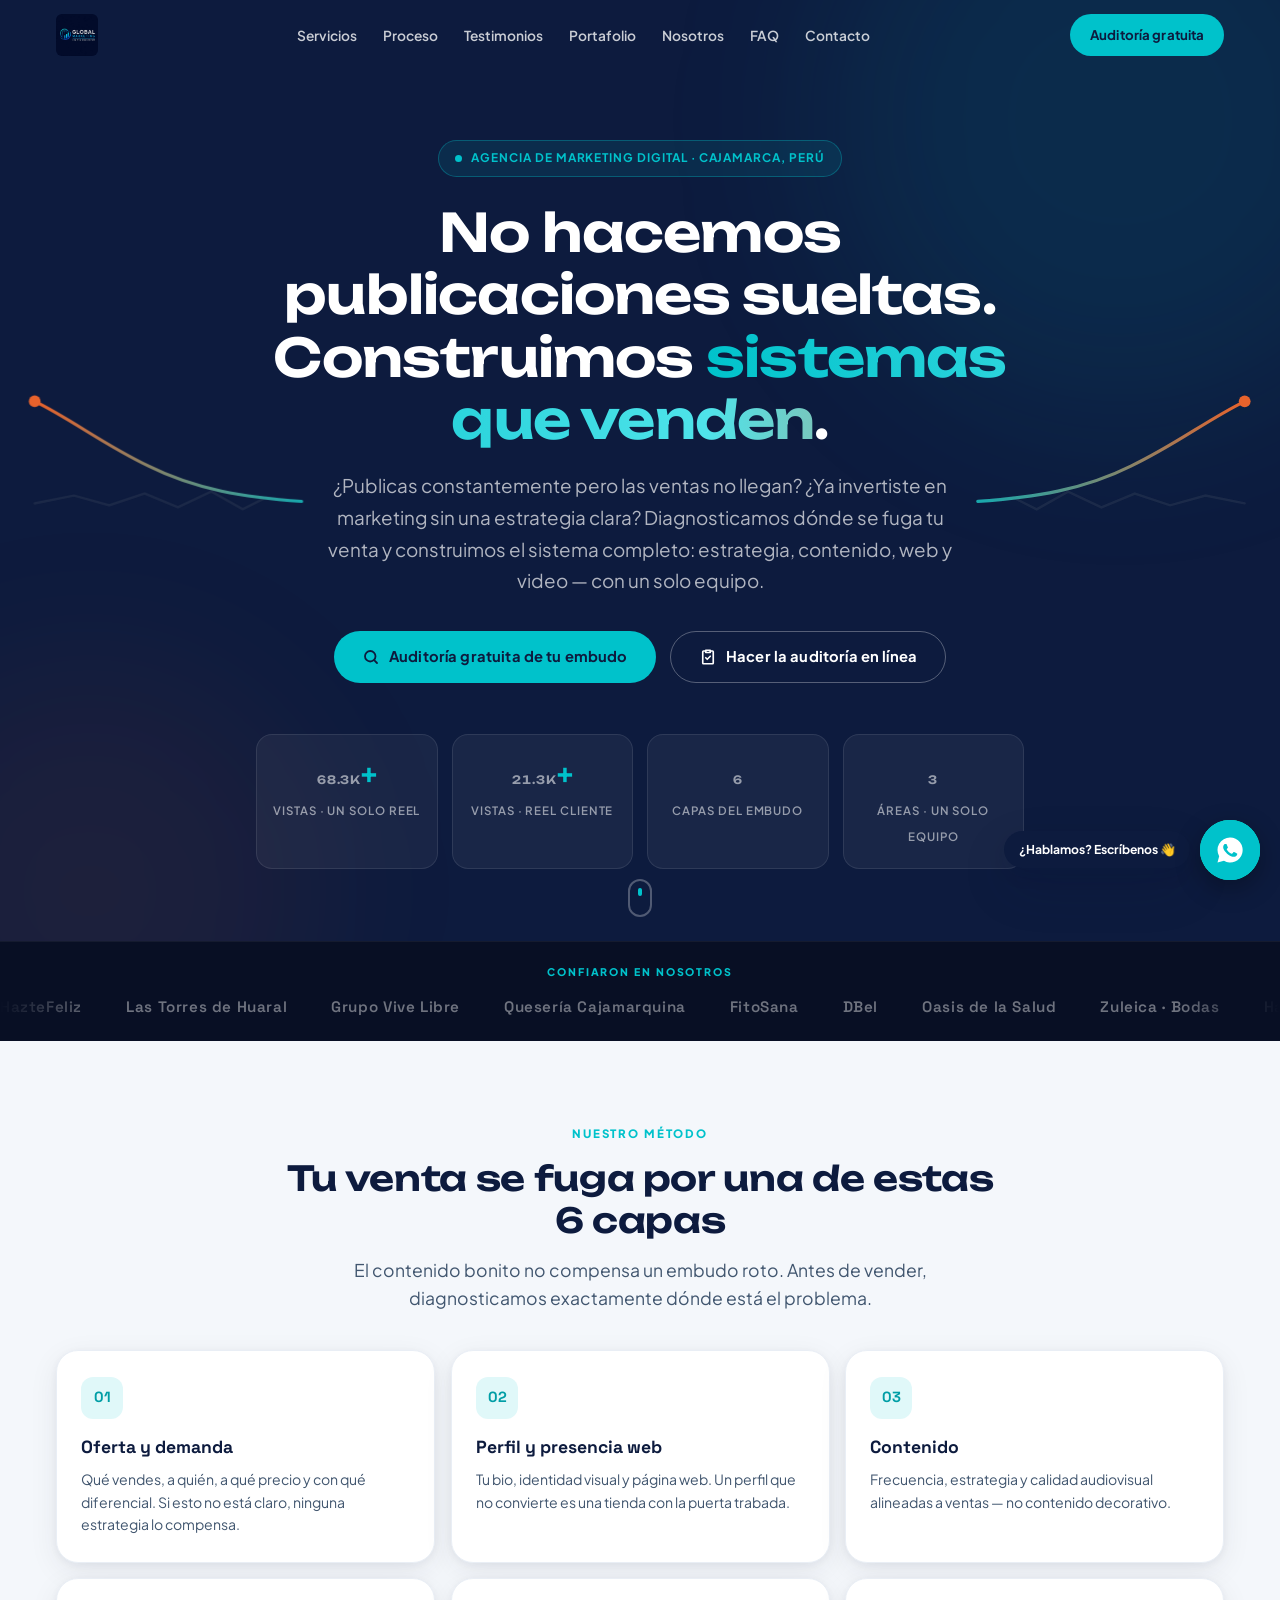
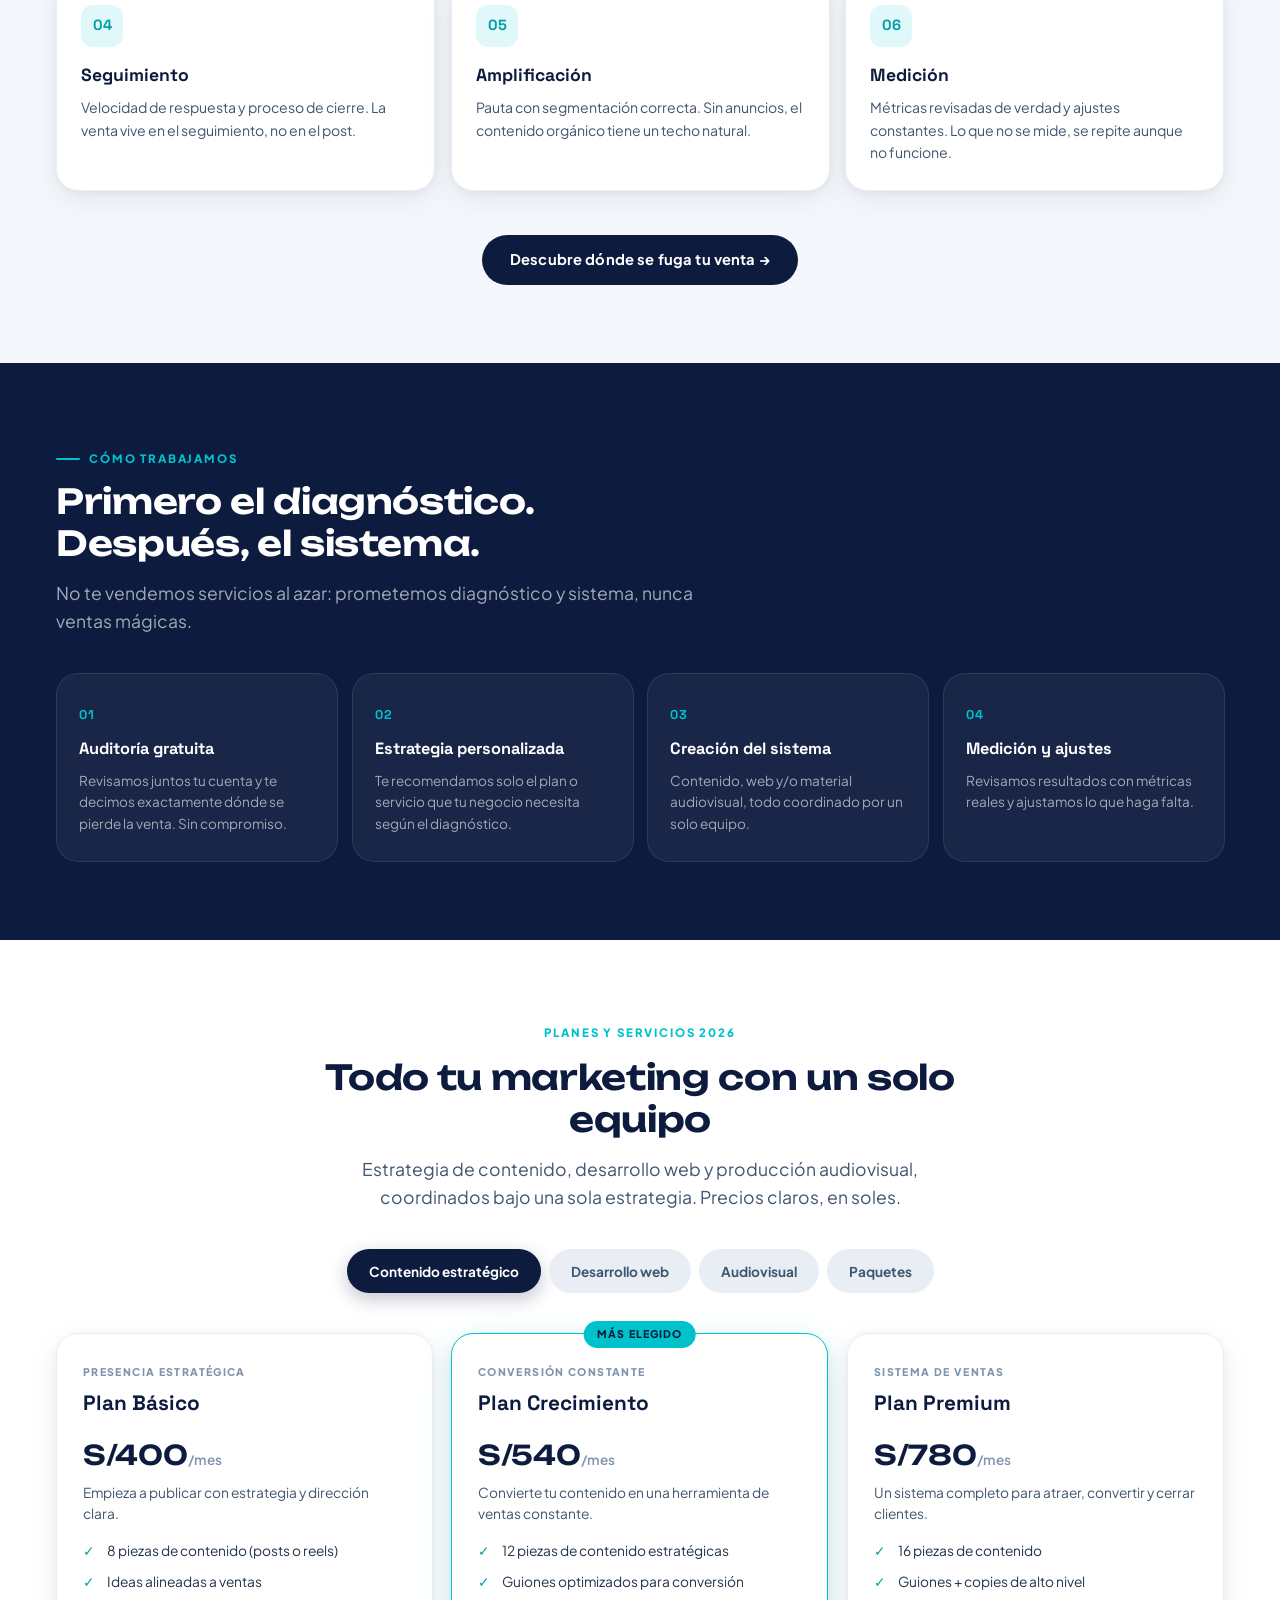
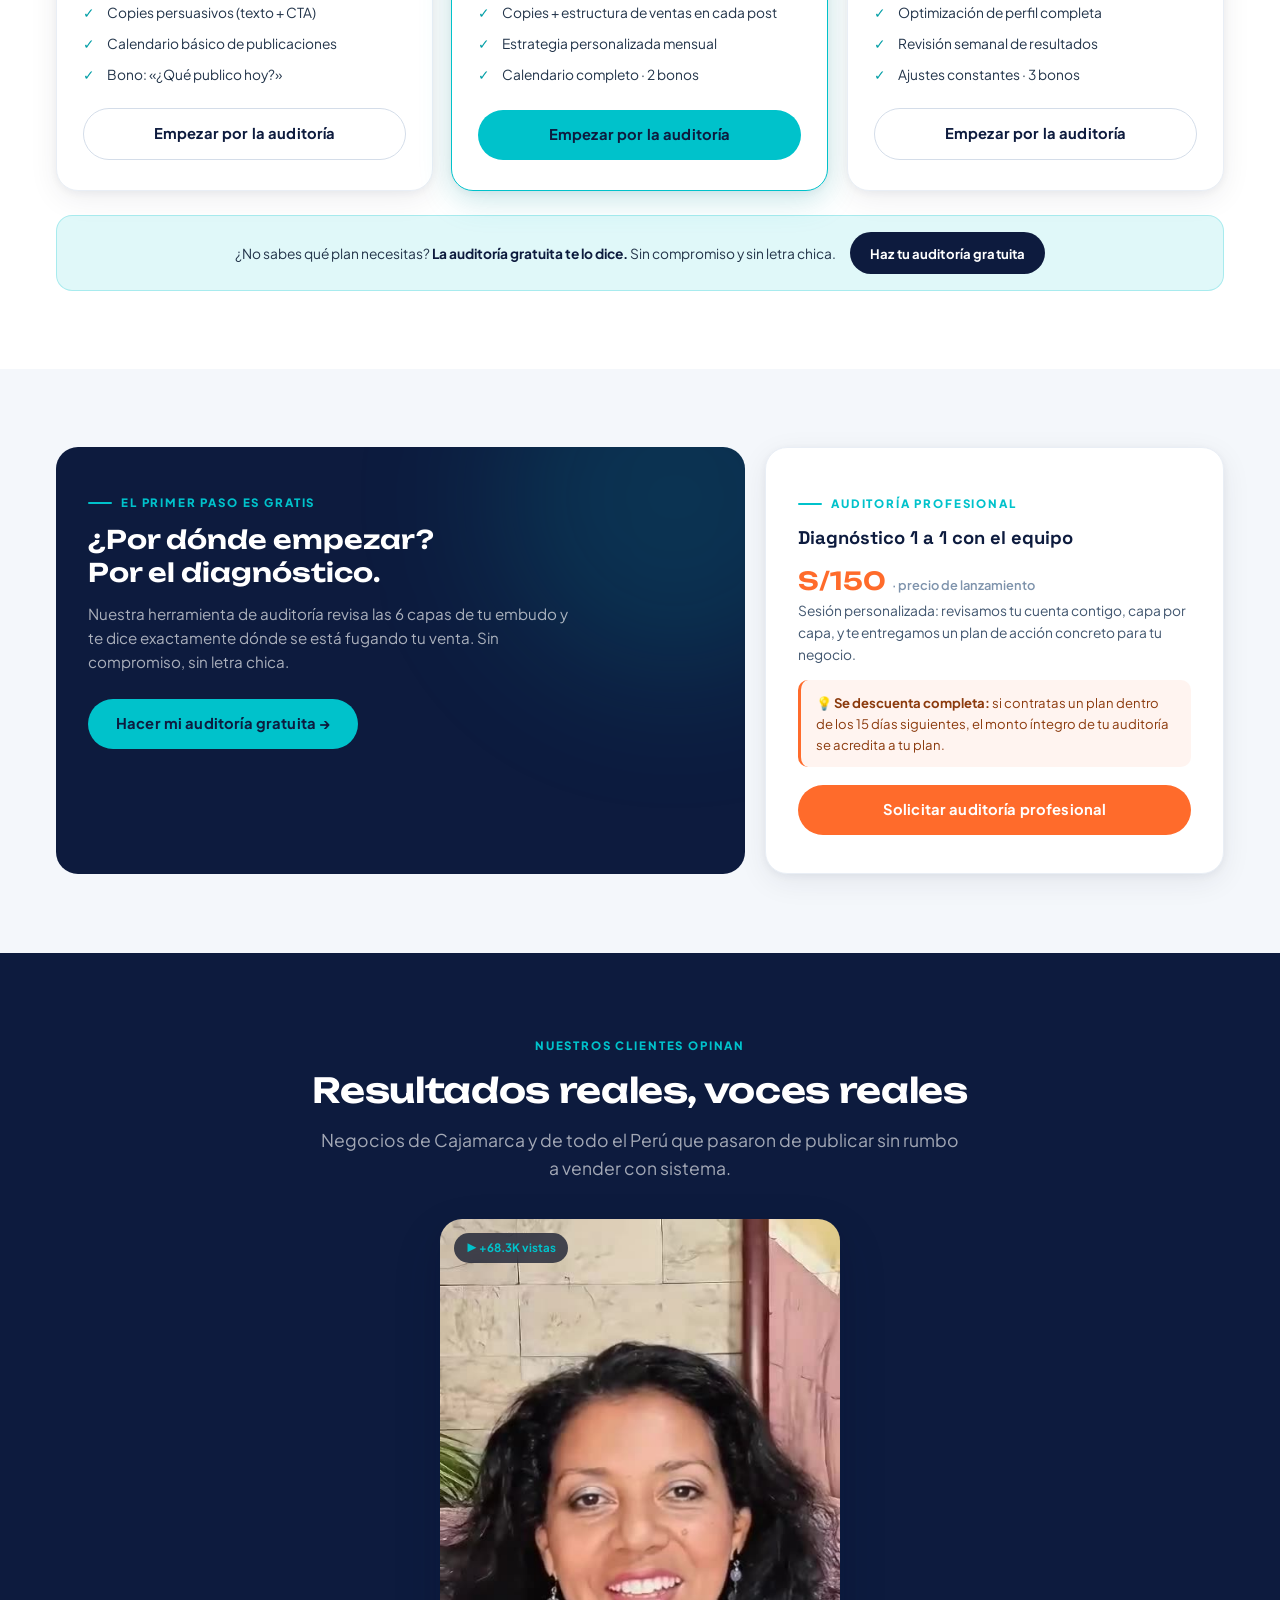
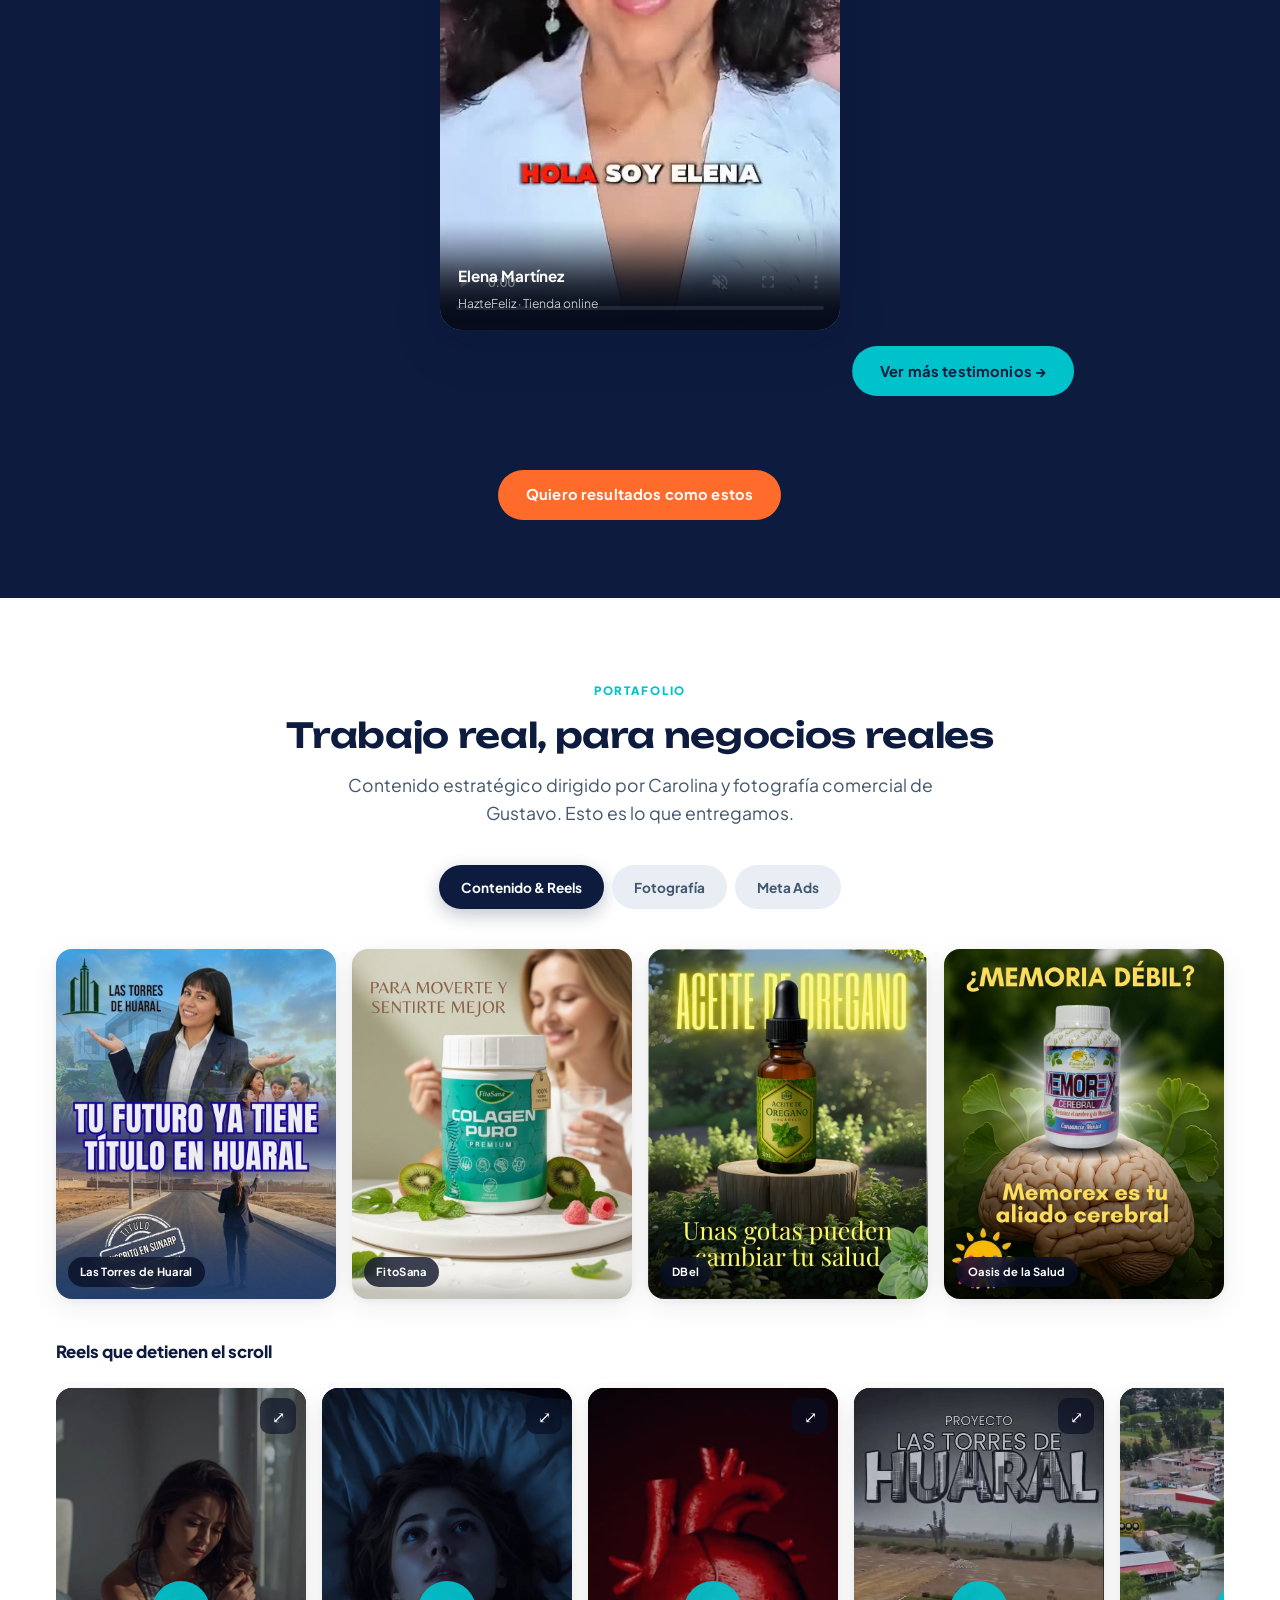
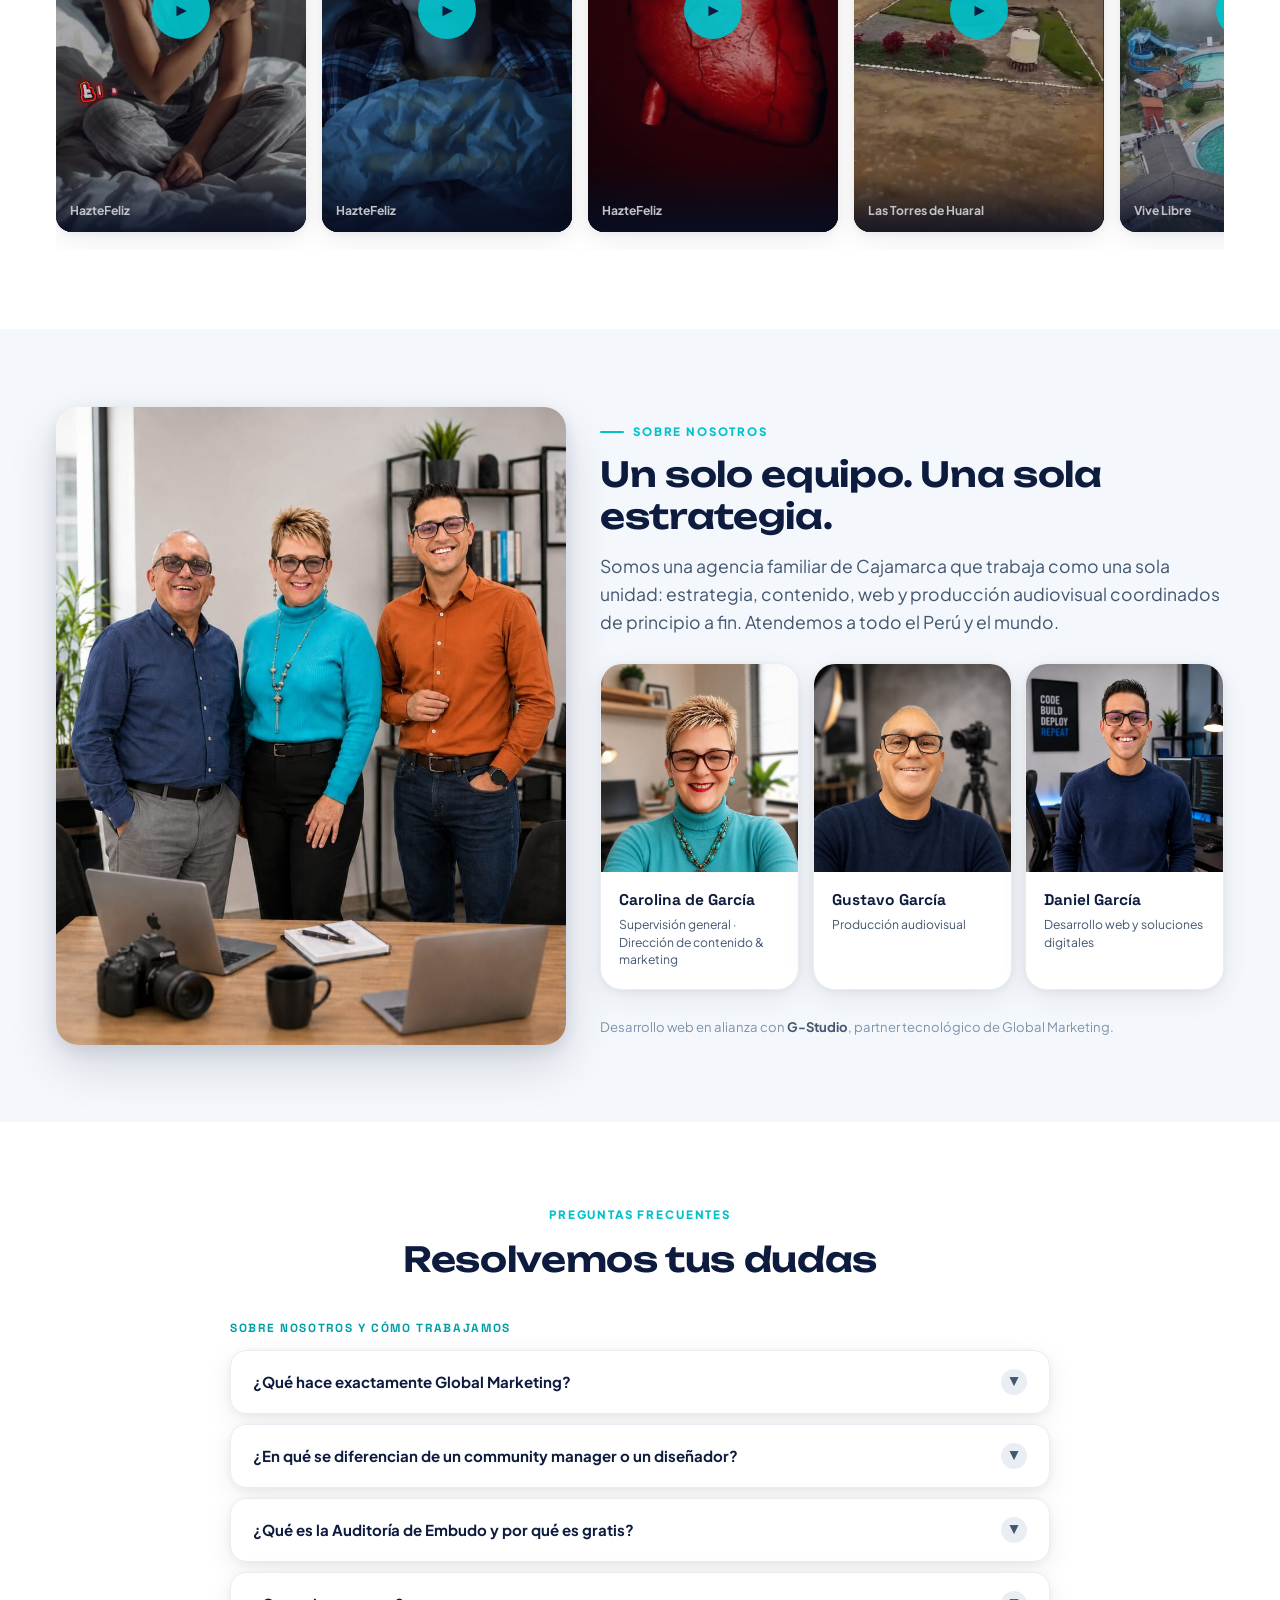
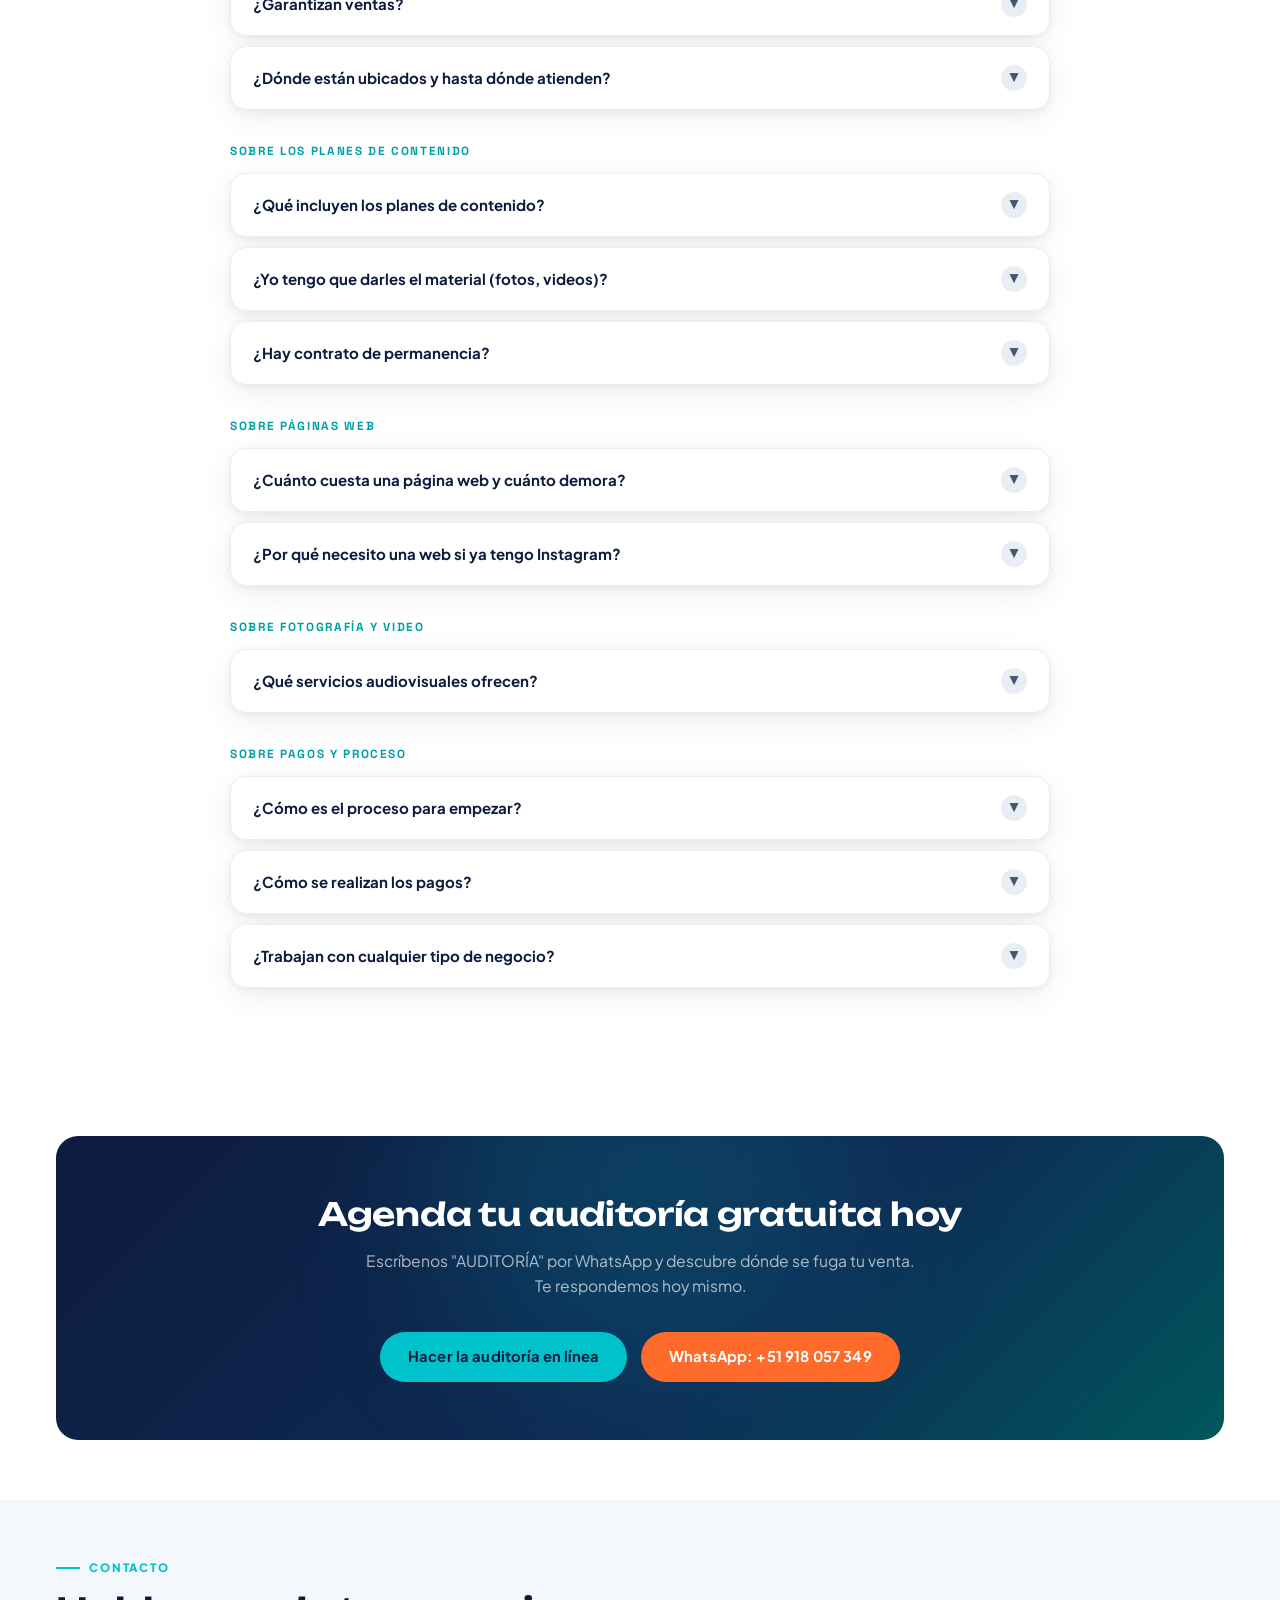
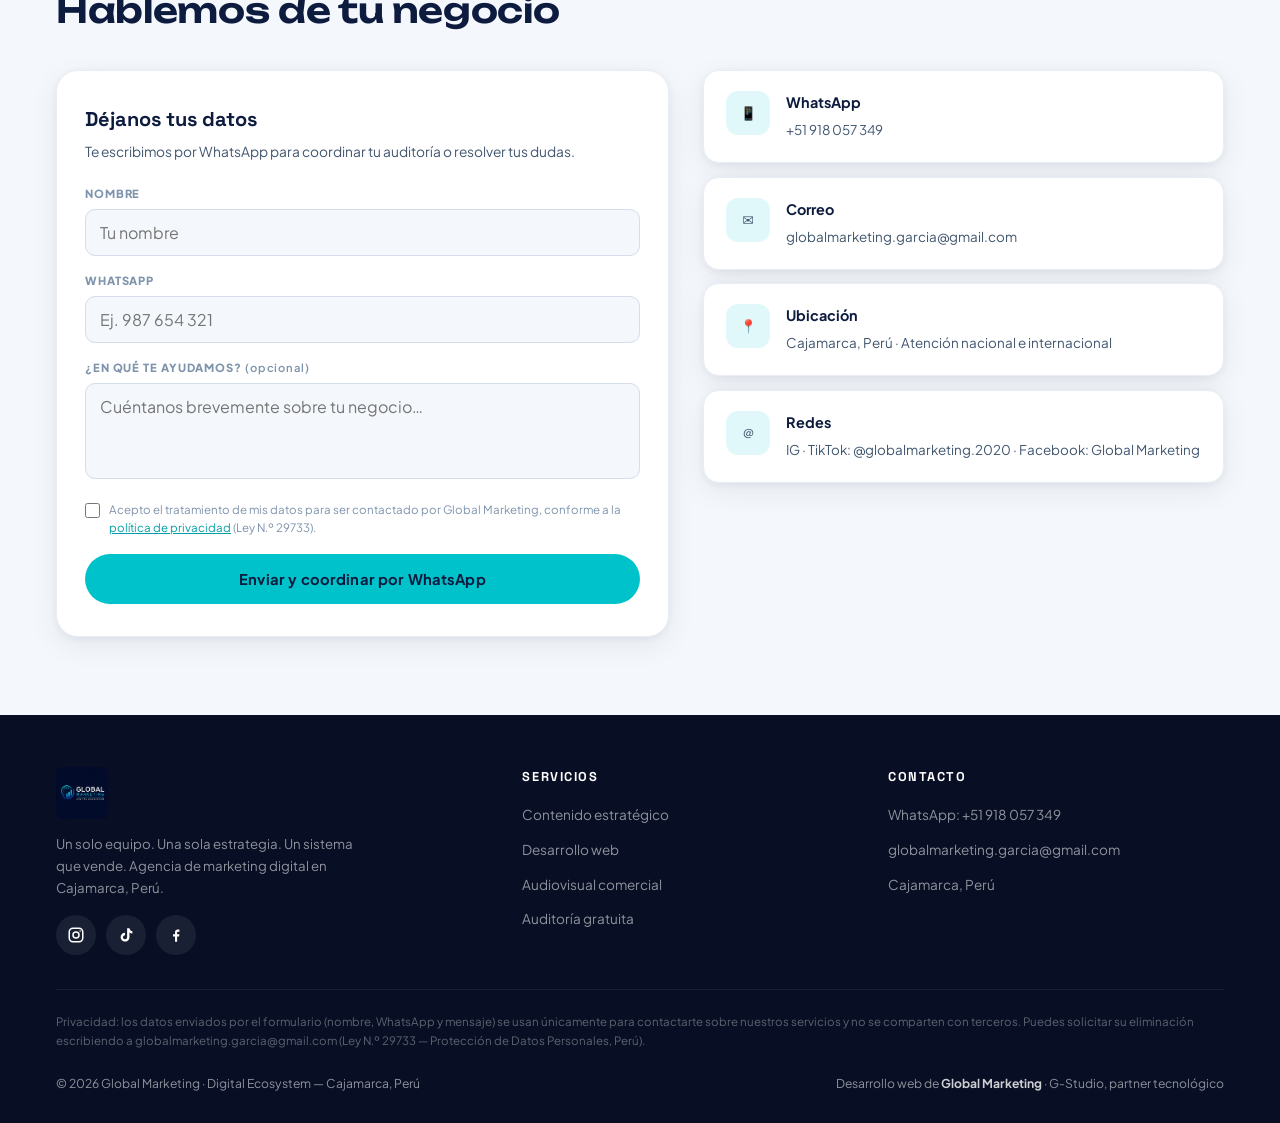
==== commit dc846875: "Actualización 002" ====
--- a/index.html
+++ b/index.html
@@ -4,6 +4,13 @@
 <meta charset="UTF-8">
 <meta name="viewport" content="width=device-width, initial-scale=1.0">
 <meta name="theme-color" content="#0D1B3E">
+
+<!-- ══ FAVICON / ICONOS ══ -->
+<link rel="icon" href="assets/favicon/favicon.ico" sizes="any">
+<link rel="icon" type="image/png" sizes="32x32" href="assets/favicon/favicon-32.png">
+<link rel="icon" type="image/png" sizes="16x16" href="assets/favicon/favicon-16.png">
+<link rel="apple-touch-icon" sizes="180x180" href="assets/favicon/apple-touch-icon.png">
+<link rel="manifest" href="assets/favicon/site.webmanifest">
 <title>Global Marketing | Agencia de Marketing Digital en Cajamarca — Sistemas que venden</title>
 <meta name="description" content="Agencia de marketing digital en Cajamarca. Estrategia de contenido, desarrollo web y producción audiovisual bajo un solo equipo. Empieza con tu auditoría gratuita de embudo.">
 <meta property="og:title" content="Global Marketing · Digital Ecosystem">
@@ -14,7 +21,7 @@
 
 <link rel="preconnect" href="https://fonts.googleapis.com">
 <link rel="preconnect" href="https://fonts.gstatic.com" crossorigin>
-<link href="https://fonts.googleapis.com/css2?family=Plus+Jakarta+Sans:wght@400;500;600;700;800&family=Space+Grotesk:wght@500;600;700&display=swap" rel="stylesheet">
+<link href="https://fonts.googleapis.com/css2?family=Plus+Jakarta+Sans:wght@400;500;600;700;800&family=Space+Grotesk:wght@500;600;700&family=Unbounded:wght@400;500;600;700&display=swap" rel="stylesheet">
 <link rel="stylesheet" href="assets/css/styles.css">
 
 <!-- ══════════════════════════════════════════════════════════
@@ -135,7 +142,9 @@
 </section>
 
 <!-- ════════════ PROCESO ════════════ -->
-<section class="section bg-navy on-dark" id="proceso">
+<section class="section bg-navy on-dark has-neuro" id="proceso">
+  <canvas class="neuro-canvas neuro-left" data-neuro aria-hidden="true"></canvas>
+  <canvas class="neuro-canvas neuro-right" data-neuro aria-hidden="true"></canvas>
   <div class="container">
     <div class="section-head reveal">
       <span class="eyebrow">Cómo trabajamos</span>
@@ -407,7 +416,9 @@
 </section>
 
 <!-- ════════════ TESTIMONIOS ════════════ -->
-<section class="section bg-navy on-dark" id="testimonios">
+<section class="section bg-navy on-dark has-neuro" id="testimonios">
+  <canvas class="neuro-canvas neuro-left" data-neuro aria-hidden="true"></canvas>
+  <canvas class="neuro-canvas neuro-right" data-neuro aria-hidden="true"></canvas>
   <div class="container">
     <div class="section-head center reveal">
       <span class="eyebrow">Nuestros clientes opinan</span>
--- a/assets/css/styles.css
+++ b/assets/css/styles.css
@@ -18,7 +18,8 @@
   --sh-lg:0 6px 18px rgba(13,27,62,.10),0 20px 50px rgba(13,27,62,.14);
   --ease-out:cubic-bezier(.16,1,.3,1);
   --font-body:'Plus Jakarta Sans',system-ui,-apple-system,sans-serif;
-  --font-display:'Space Grotesk',var(--font-body);
+  --font-display:'Unbounded',var(--font-body);
+  --font-alt:'Space Grotesk',var(--font-body);
   --container:1240px;
 }
 body{font-family:var(--font-body);background:var(--white);color:var(--navy);
@@ -39,8 +40,8 @@
 .eyebrow{display:inline-flex;align-items:center;gap:9px;font-size:.72rem;
   font-weight:800;letter-spacing:.16em;text-transform:uppercase;color:var(--teal)}
 .eyebrow::before{content:'';width:24px;height:2px;background:var(--teal);border-radius:2px}
-.h2{font-family:var(--font-display);font-size:clamp(1.8rem,3.8vw,2.7rem);
-  font-weight:700;line-height:1.12;letter-spacing:-.02em;margin:13px 0 12px}
+.h2{font-family:var(--font-display);font-size:clamp(1.45rem,3vw,2.15rem);
+  font-weight:600;line-height:1.22;letter-spacing:-.01em;margin:13px 0 14px}
 .lead{font-size:clamp(.98rem,1.6vw,1.1rem);color:var(--g-600);max-width:640px}
 .on-dark .h2{color:var(--white)}
 .on-dark .lead{color:rgba(255,255,255,.62)}
@@ -123,8 +124,8 @@
   animation:dotBlink 2.4s ease-in-out infinite}
 @keyframes dotBlink{0%,100%{opacity:1}50%{opacity:.25}}
 .hero h1{font-family:var(--font-display);
-  font-size:clamp(2.3rem,6vw,4.3rem);font-weight:700;line-height:1.06;
-  letter-spacing:-.03em;margin:24px 0 18px}
+  font-size:clamp(1.75rem,4.6vw,3.3rem);font-weight:600;line-height:1.18;
+  letter-spacing:-.015em;margin:24px 0 20px}
 /* Barrido de gradiente sobre el acento */
 .hero h1 .accent{
   background:linear-gradient(90deg,var(--teal) 0%,#4FE3EA 30%,var(--orange) 55%,var(--teal) 80%);
@@ -149,7 +150,7 @@
   transition:transform .25s var(--ease-out),border-color .25s}
 .stat:hover{transform:translateY(-3px);border-color:rgba(0,194,203,.4)}
 .stat b{display:block;font-family:var(--font-display);
-  font-size:clamp(1.5rem,2.8vw,2.1rem);font-weight:700;
+  font-size:clamp(1.15rem,2.2vw,1.6rem);font-weight:600;
   color:var(--teal);letter-spacing:-.02em;font-variant-numeric:tabular-nums}
 .stat span{font-size:.72rem;color:rgba(255,255,255,.55);font-weight:600;
   text-transform:uppercase;letter-spacing:.08em}
@@ -203,7 +204,7 @@
   animation:marquee 26s linear infinite}
 .marquee:hover .marquee-track{animation-play-state:paused}
 .marquee-group{display:flex;align-items:center;gap:44px;padding-right:44px}
-.marquee-group span{font-family:var(--font-display);font-size:.95rem;font-weight:600;
+.marquee-group span{font-family:var(--font-alt);font-size:.95rem;font-weight:600;
   letter-spacing:.04em;color:rgba(255,255,255,.42);white-space:nowrap;
   transition:color .25s}
 .marquee-group span:hover{color:var(--teal)}
@@ -234,9 +235,9 @@
 .funnel-card:hover::before{transform:scaleX(1)}
 .funnel-num{display:inline-flex;align-items:center;justify-content:center;
   width:42px;height:42px;border-radius:12px;background:var(--teal-soft);
-  color:var(--teal-d);font-family:var(--font-display);font-weight:700;
+  color:var(--teal-d);font-family:var(--font-alt);font-weight:700;
   font-size:.92rem;margin-bottom:14px}
-.funnel-card h3{font-family:var(--font-display);font-size:1.1rem;font-weight:700;
+.funnel-card h3{font-family:var(--font-alt);font-size:1.1rem;font-weight:700;
   margin-bottom:7px}
 .funnel-card p{font-size:.88rem;color:var(--g-600);line-height:1.6}
 
@@ -248,9 +249,9 @@
   transition:transform .3s var(--ease-out),border-color .3s}
 .step:hover{transform:translateY(-4px);border-color:rgba(0,194,203,.4)}
 .step::before{counter-increment:step;content:counter(step,decimal-leading-zero);
-  font-family:var(--font-display);font-size:.8rem;font-weight:700;
+  font-family:var(--font-alt);font-size:.8rem;font-weight:700;
   color:var(--teal);letter-spacing:.1em}
-.step h3{font-family:var(--font-display);font-size:1.02rem;font-weight:700;
+.step h3{font-family:var(--font-alt);font-size:1.02rem;font-weight:700;
   margin:10px 0 8px;color:#fff}
 .step p{font-size:.85rem;color:rgba(255,255,255,.6);line-height:1.6}
 
@@ -286,10 +287,10 @@
 .plan-flag.orange{background:var(--orange);color:#fff}
 .plan-kicker{font-size:.66rem;font-weight:800;letter-spacing:.13em;
   text-transform:uppercase;color:var(--g-400)}
-.plan h3{font-family:var(--font-display);font-size:1.3rem;font-weight:700;
+.plan h3{font-family:var(--font-alt);font-size:1.3rem;font-weight:700;
   margin:6px 0 4px}
-.plan-price{margin:10px 0 4px;font-family:var(--font-display);font-size:2.1rem;
-  font-weight:700;letter-spacing:-.02em}
+.plan-price{margin:10px 0 4px;font-family:var(--font-display);font-size:1.7rem;
+  font-weight:600;letter-spacing:-.01em}
 .plan-price small{font-size:.85rem;font-weight:600;color:var(--g-400);
   font-family:var(--font-body)}
 .plan-price .from{display:block;font-size:.66rem;font-weight:700;color:var(--g-400);
@@ -312,7 +313,7 @@
   border:1px solid var(--g-100);font-size:.85rem;font-weight:600;color:var(--g-700);
   transition:transform .25s var(--ease-out),border-color .25s}
 .mini:hover{transform:translateY(-2px);border-color:rgba(0,194,203,.4)}
-.mini b{color:var(--navy);white-space:nowrap;font-family:var(--font-display)}
+.mini b{color:var(--navy);white-space:nowrap;font-family:var(--font-alt)}
 
 /* ── AUDITORÍA ──────────────────────────────────────────────── */
 .audit-wrap{display:grid;gap:20px;grid-template-columns:1fr}
@@ -323,15 +324,15 @@
   border-radius:50%;background:rgba(0,194,203,.14);filter:blur(70px);
   top:-130px;right:-110px;pointer-events:none}
 .audit-free h3{font-family:var(--font-display);
-  font-size:clamp(1.5rem,2.8vw,2.05rem);font-weight:700;line-height:1.15;
+  font-size:clamp(1.2rem,2.2vw,1.6rem);font-weight:600;line-height:1.28;
   margin:12px 0 12px;position:relative;z-index:1}
 .audit-free p{color:rgba(255,255,255,.65);font-size:.95rem;max-width:480px;
   position:relative;z-index:1}
 .audit-free .btn{margin-top:24px;position:relative;z-index:1}
 .audit-paid{background:#fff;border:1.5px solid var(--g-100);box-shadow:var(--sh)}
-.audit-paid h4{font-family:var(--font-display);font-size:1.15rem;font-weight:700;
+.audit-paid h4{font-family:var(--font-alt);font-size:1.15rem;font-weight:700;
   margin:10px 0 8px}
-.audit-paid .price{font-family:var(--font-display);font-size:1.9rem;font-weight:700;
+.audit-paid .price{font-family:var(--font-display);font-size:1.55rem;font-weight:600;
   color:var(--orange)}
 .audit-paid .price small{font-size:.8rem;color:var(--g-400);font-weight:600;
   font-family:var(--font-body)}
@@ -470,7 +471,7 @@
 .pf-soon{max-width:520px;margin-inline:auto;text-align:center;padding:56px 30px;
   border-radius:var(--r-lg);border:1.5px dashed var(--g-200);background:#fff}
 .pf-soon .ico{font-size:2rem}
-.pf-soon h3{font-family:var(--font-display);font-size:1.2rem;font-weight:700;
+.pf-soon h3{font-family:var(--font-alt);font-size:1.2rem;font-weight:700;
   margin:12px 0 8px}
 .pf-soon p{font-size:.88rem;color:var(--g-600)}
 
@@ -502,7 +503,7 @@
 #lbPrev{left:16px}#lbNext{right:16px}
 .lightbox-counter{position:absolute;bottom:16px;left:50%;transform:translateX(-50%);
   color:rgba(255,255,255,.75);font-size:.78rem;font-weight:700;
-  letter-spacing:.12em;font-family:var(--font-display);z-index:3}
+  letter-spacing:.12em;font-family:var(--font-alt);z-index:3}
 .lightbox-hint{position:absolute;top:22px;left:50%;transform:translateX(-50%);
   color:rgba(255,255,255,.4);font-size:.68rem;font-weight:600;letter-spacing:.06em;
   z-index:3;white-space:nowrap}
@@ -525,7 +526,7 @@
 .member:hover{transform:translateY(-5px);box-shadow:var(--sh-lg)}
 .member img{width:100%;aspect-ratio:1/1.06;object-fit:cover;object-position:top}
 .member-info{padding:16px 18px 20px}
-.member-info b{display:block;font-family:var(--font-display);font-size:.97rem}
+.member-info b{display:block;font-family:var(--font-alt);font-size:.97rem}
 .member-info span{font-size:.76rem;color:var(--g-600);line-height:1.45;display:block;
   margin-top:3px}
 .partner-line{margin-top:26px;font-size:.82rem;color:var(--g-400)}
@@ -533,7 +534,7 @@
 
 /* ── FAQ ────────────────────────────────────────────────────── */
 .faq-group{max-width:820px;margin-inline:auto}
-.faq-cat{font-family:var(--font-display);font-size:.74rem;font-weight:700;
+.faq-cat{font-family:var(--font-alt);font-size:.74rem;font-weight:700;
   letter-spacing:.14em;color:var(--teal-d);text-transform:uppercase;margin:32px 0 12px}
 .faq-cat:first-of-type{margin-top:0}
 .faq{background:#fff;border:1px solid var(--g-100);border-radius:var(--r);
@@ -559,8 +560,8 @@
   border-radius:50%;background:rgba(0,194,203,.15);filter:blur(80px);
   top:-170px;left:50%;transform:translateX(-50%)}
 .final-cta h2{position:relative;font-family:var(--font-display);
-  font-size:clamp(1.7rem,3.6vw,2.5rem);font-weight:700;letter-spacing:-.02em;
-  line-height:1.15}
+  font-size:clamp(1.35rem,2.9vw,2rem);font-weight:600;letter-spacing:-.01em;
+  line-height:1.25}
 .final-cta p{position:relative;margin:14px auto 0;max-width:560px;
   color:rgba(255,255,255,.68);font-size:.98rem}
 .final-cta .hero-ctas{justify-content:center;position:relative}
@@ -570,7 +571,7 @@
 @media(min-width:960px){.contact-wrap{grid-template-columns:1fr .85fr}}
 .form-card{background:#fff;border:1px solid var(--g-100);border-radius:var(--r-lg);
   padding:32px 28px;box-shadow:var(--sh)}
-.form-card h3{font-family:var(--font-display);font-size:1.25rem;font-weight:700;
+.form-card h3{font-family:var(--font-alt);font-size:1.25rem;font-weight:700;
   margin-bottom:6px}
 .form-card>p{font-size:.86rem;color:var(--g-600);margin-bottom:22px}
 .field{margin-bottom:16px}
@@ -611,7 +612,7 @@
 @media(min-width:768px){.footer-top{grid-template-columns:1.3fr 1fr 1fr}}
 .footer-logo img{height:52px;width:auto;border-radius:6px;margin-bottom:14px}
 .footer p{font-size:.83rem;line-height:1.65;max-width:320px}
-.footer h4{color:#fff;font-family:var(--font-display);font-size:.8rem;font-weight:700;
+.footer h4{color:#fff;font-family:var(--font-alt);font-size:.8rem;font-weight:700;
   letter-spacing:.12em;text-transform:uppercase;margin-bottom:14px}
 .footer ul{list-style:none;display:grid;gap:9px}
 .footer ul a{font-size:.85rem;transition:color .2s}
@@ -667,6 +668,25 @@
   transition-delay:var(--rd,0ms);will-change:opacity,transform}
 .reveal.revealed{opacity:1;transform:translateY(0)}
 
+
+/* ═══════════════════════════════════════════════════════════════
+   RED NEURONAL DECORATIVA · secciones navy (Proceso + Testimonios)
+   Canvas a cada lado, detrás del contenido, opacidad baja.
+   Partículas que derivan lentamente y trazan líneas al acercarse
+   (efecto "neuronas"). El contenido va en un wrapper con z-index
+   superior. Puramente decorativo · pointer-events:none · se
+   detiene bajo prefers-reduced-motion (lo controla el JS).
+   ═══════════════════════════════════════════════════════════════ */
+.has-neuro{position:relative;overflow:hidden}
+.neuro-canvas{position:absolute;top:0;bottom:0;width:34%;max-width:420px;
+  pointer-events:none;z-index:0;opacity:.55}
+.neuro-left{left:0;-webkit-mask-image:linear-gradient(90deg,#000,transparent);
+  mask-image:linear-gradient(90deg,#000,transparent)}
+.neuro-right{right:0;-webkit-mask-image:linear-gradient(270deg,#000,transparent);
+  mask-image:linear-gradient(270deg,#000,transparent)}
+.has-neuro>.container{position:relative;z-index:1}
+@media(max-width:768px){.neuro-canvas{width:50%;opacity:.35}}
+
 /* ═══════════════════════════════════════════════════════════════
    PREFERS-REDUCED-MOTION — desactiva/reduce todo el movimiento
    ═══════════════════════════════════════════════════════════════ */
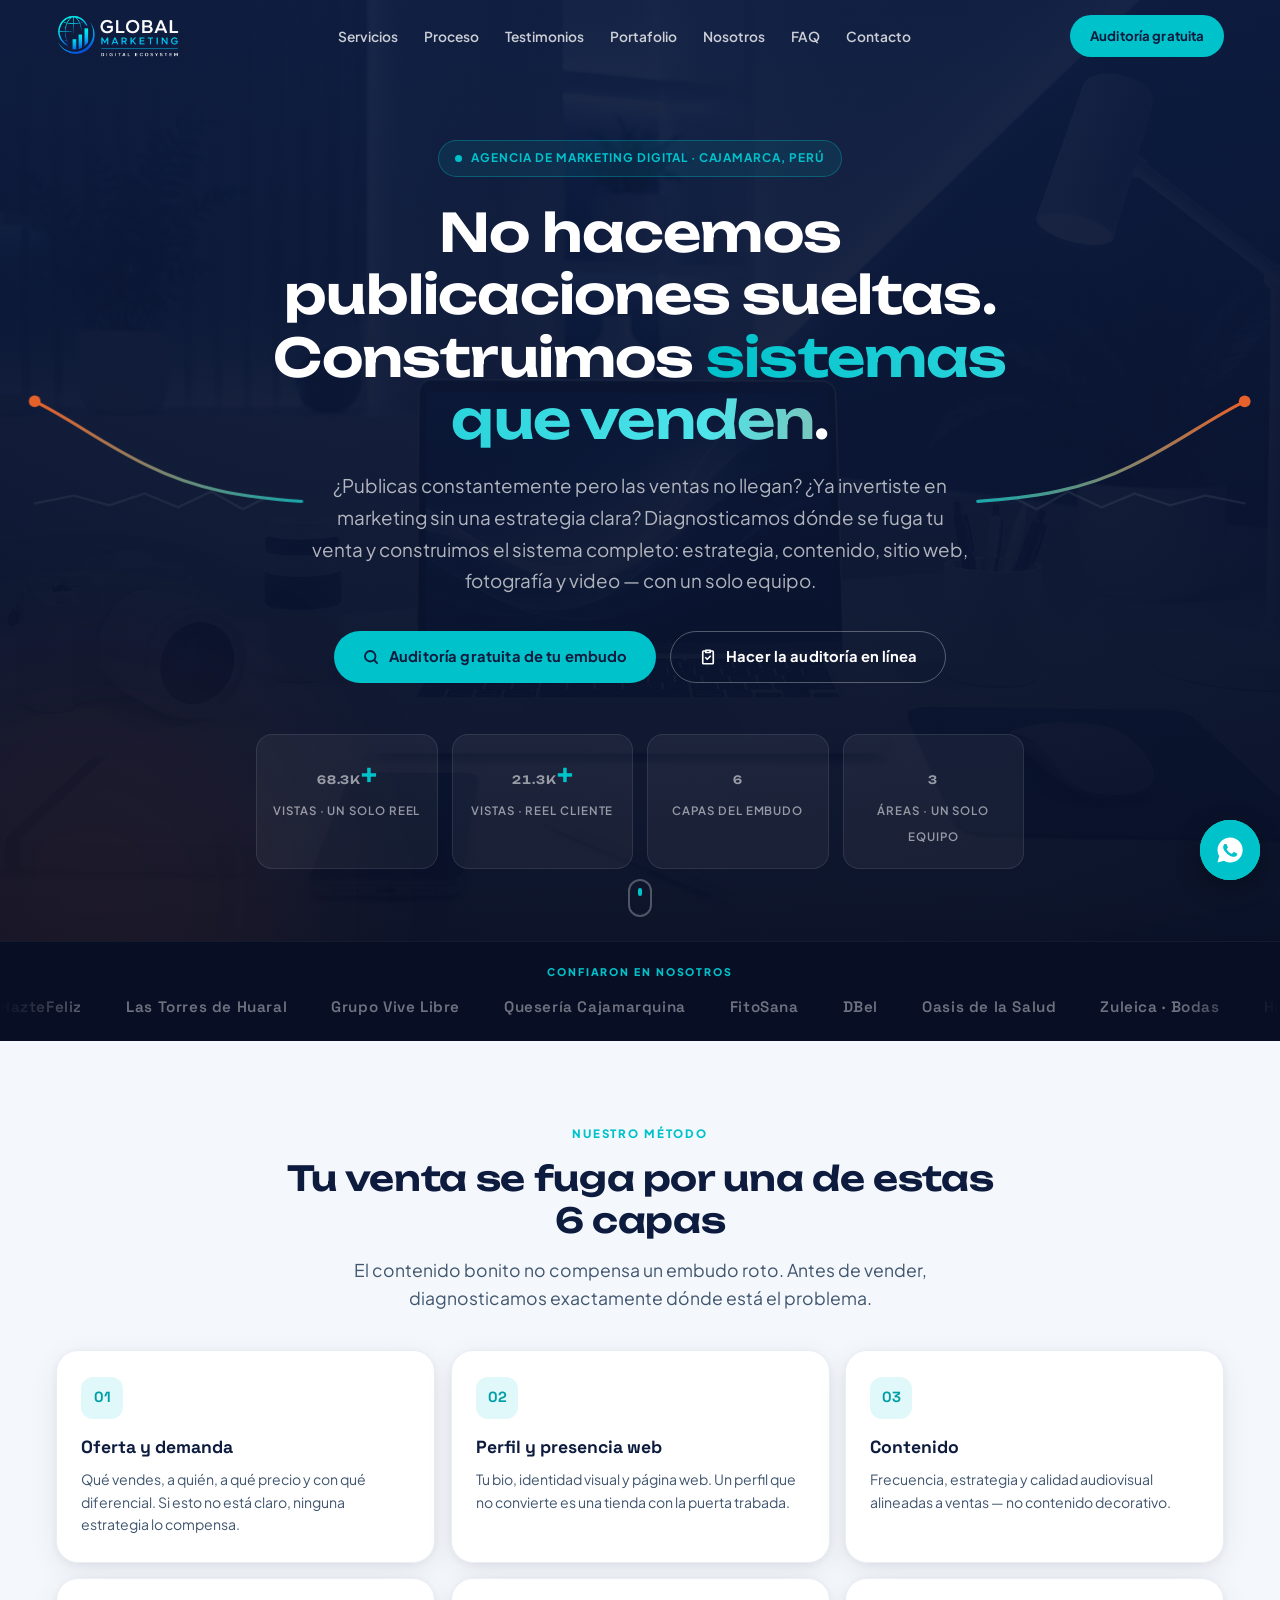
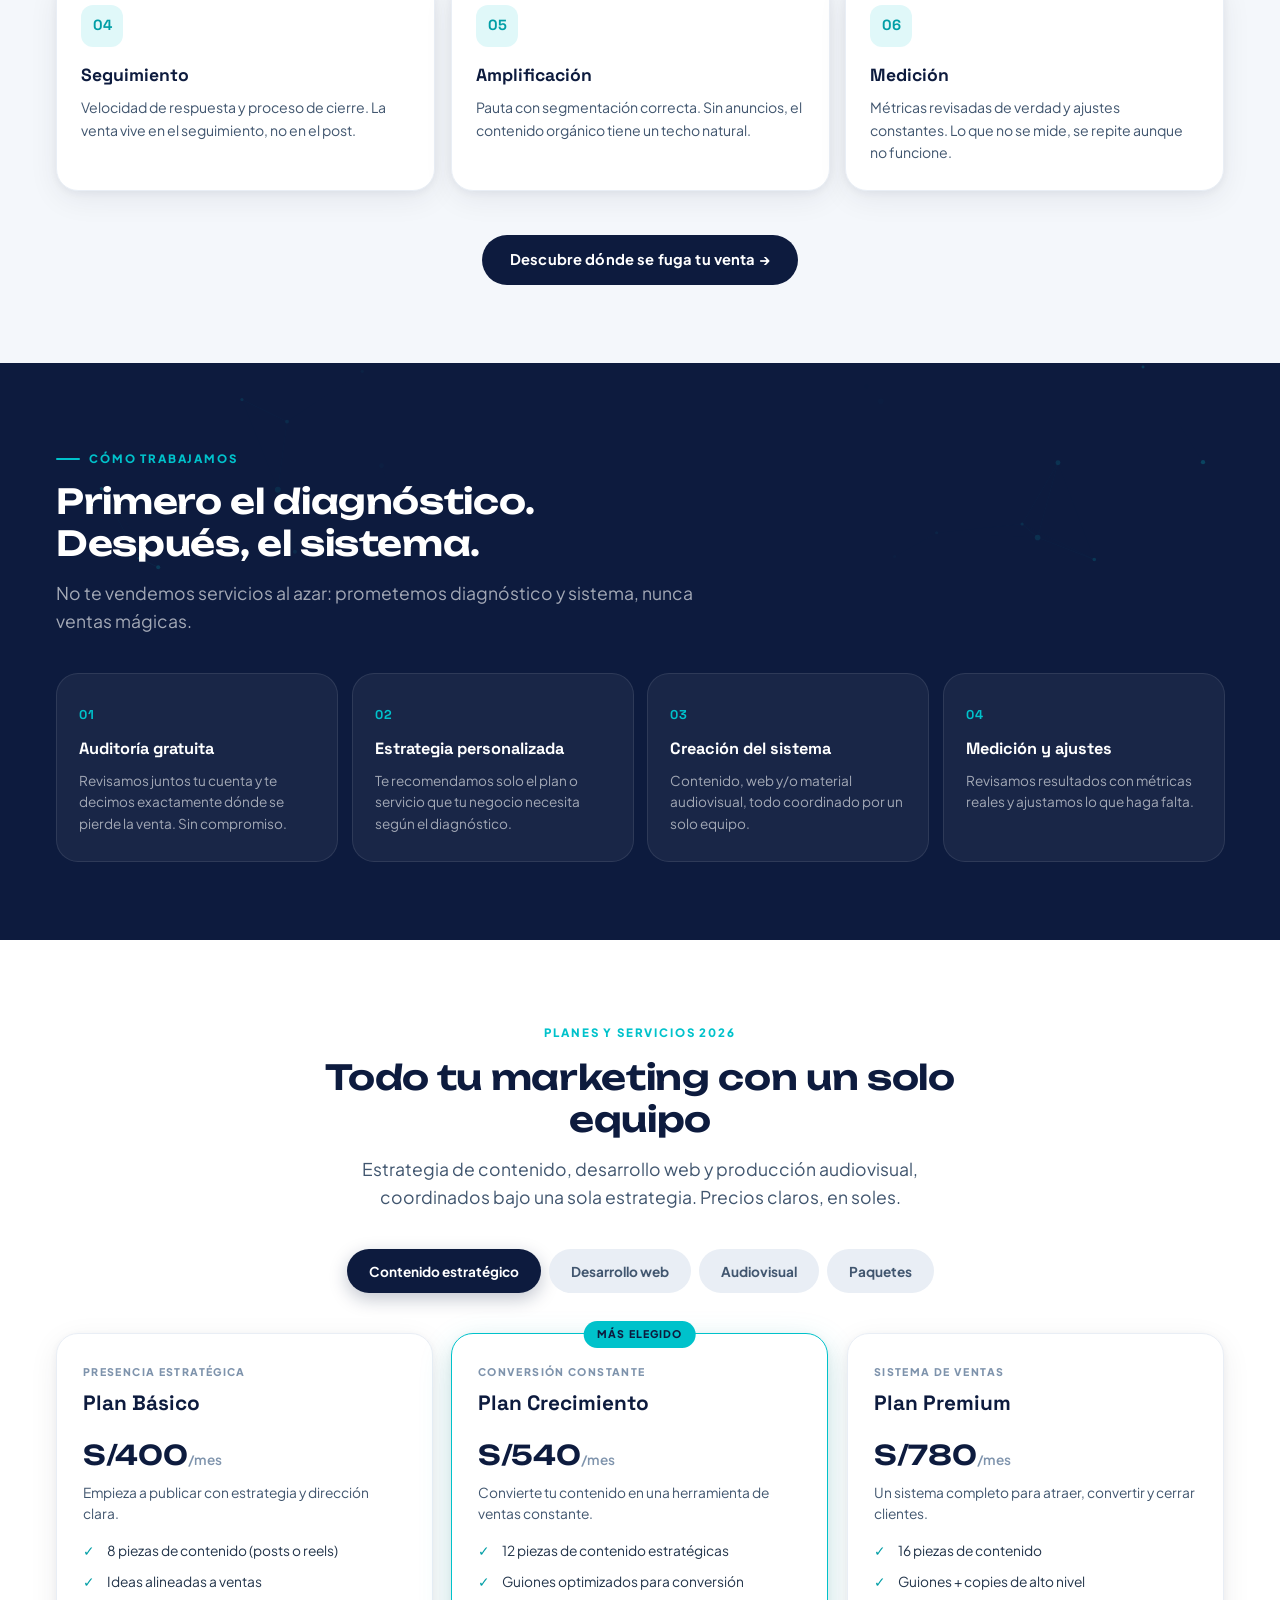
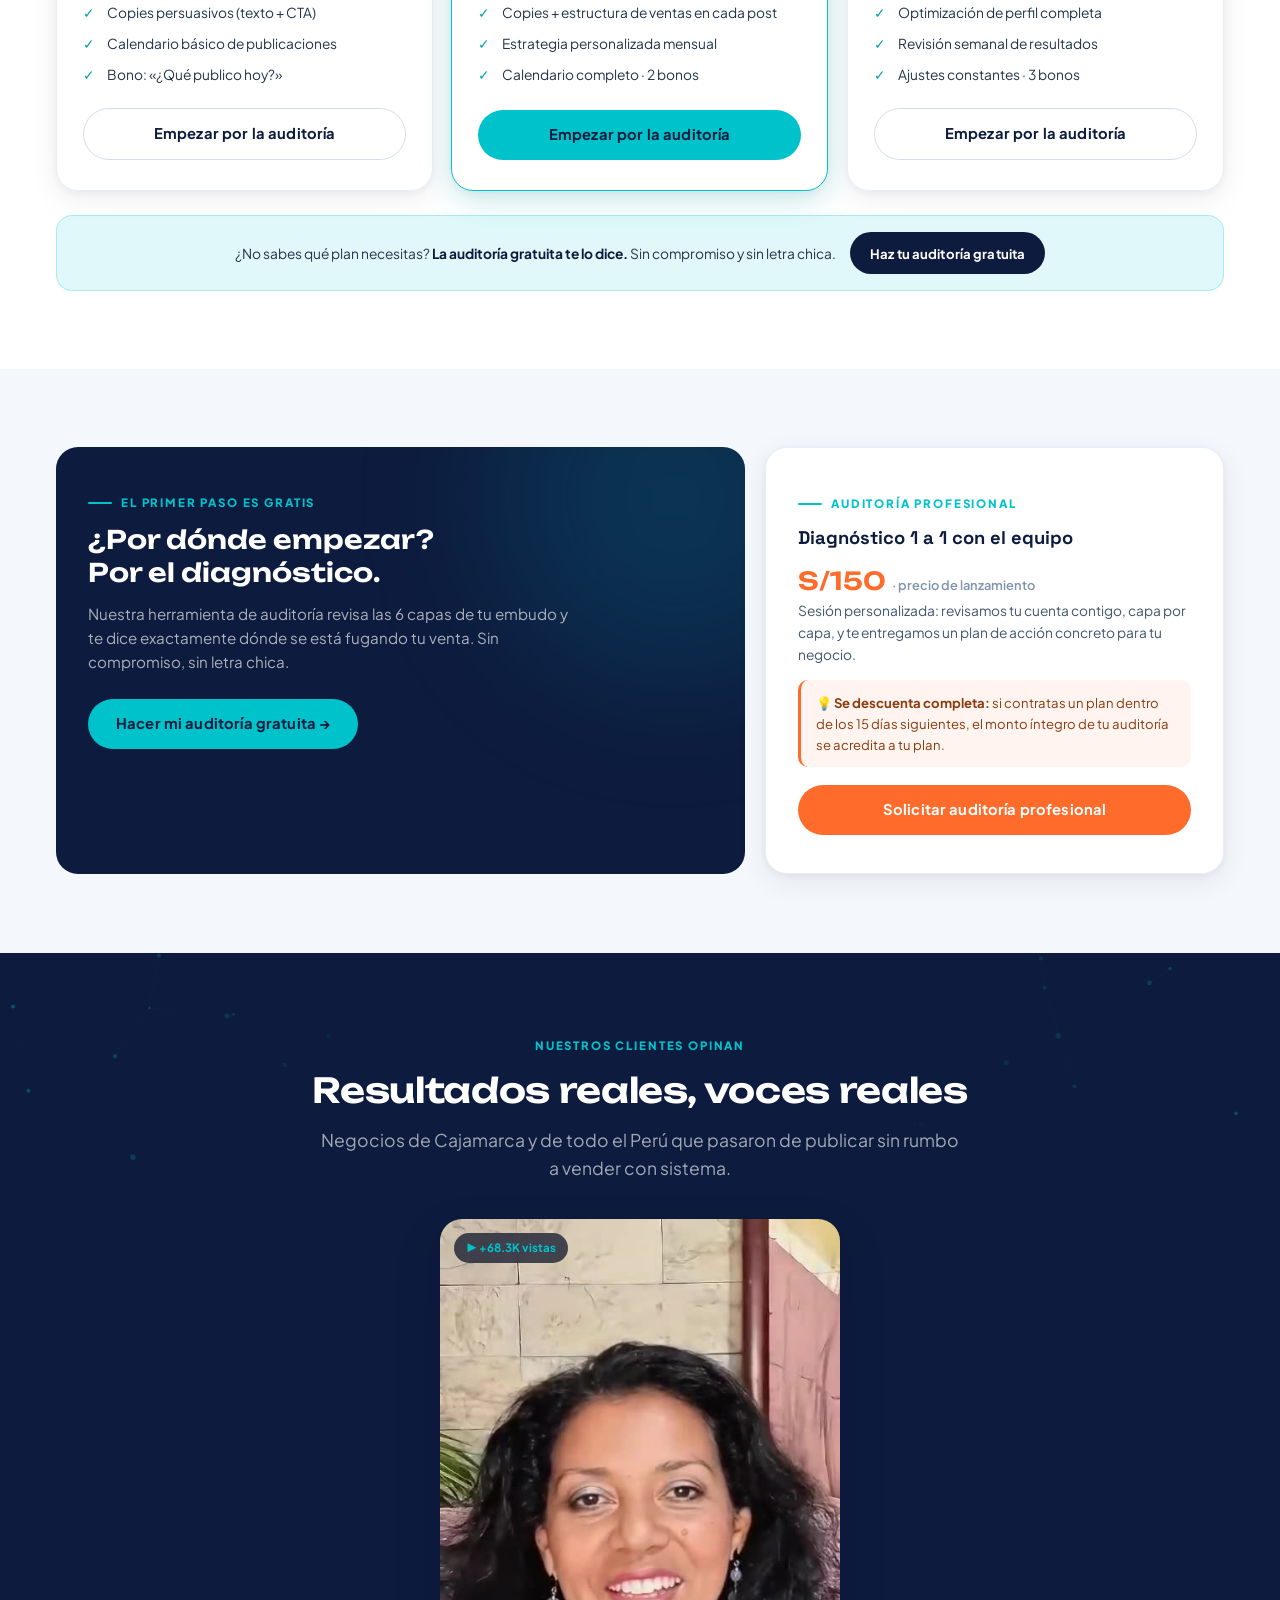
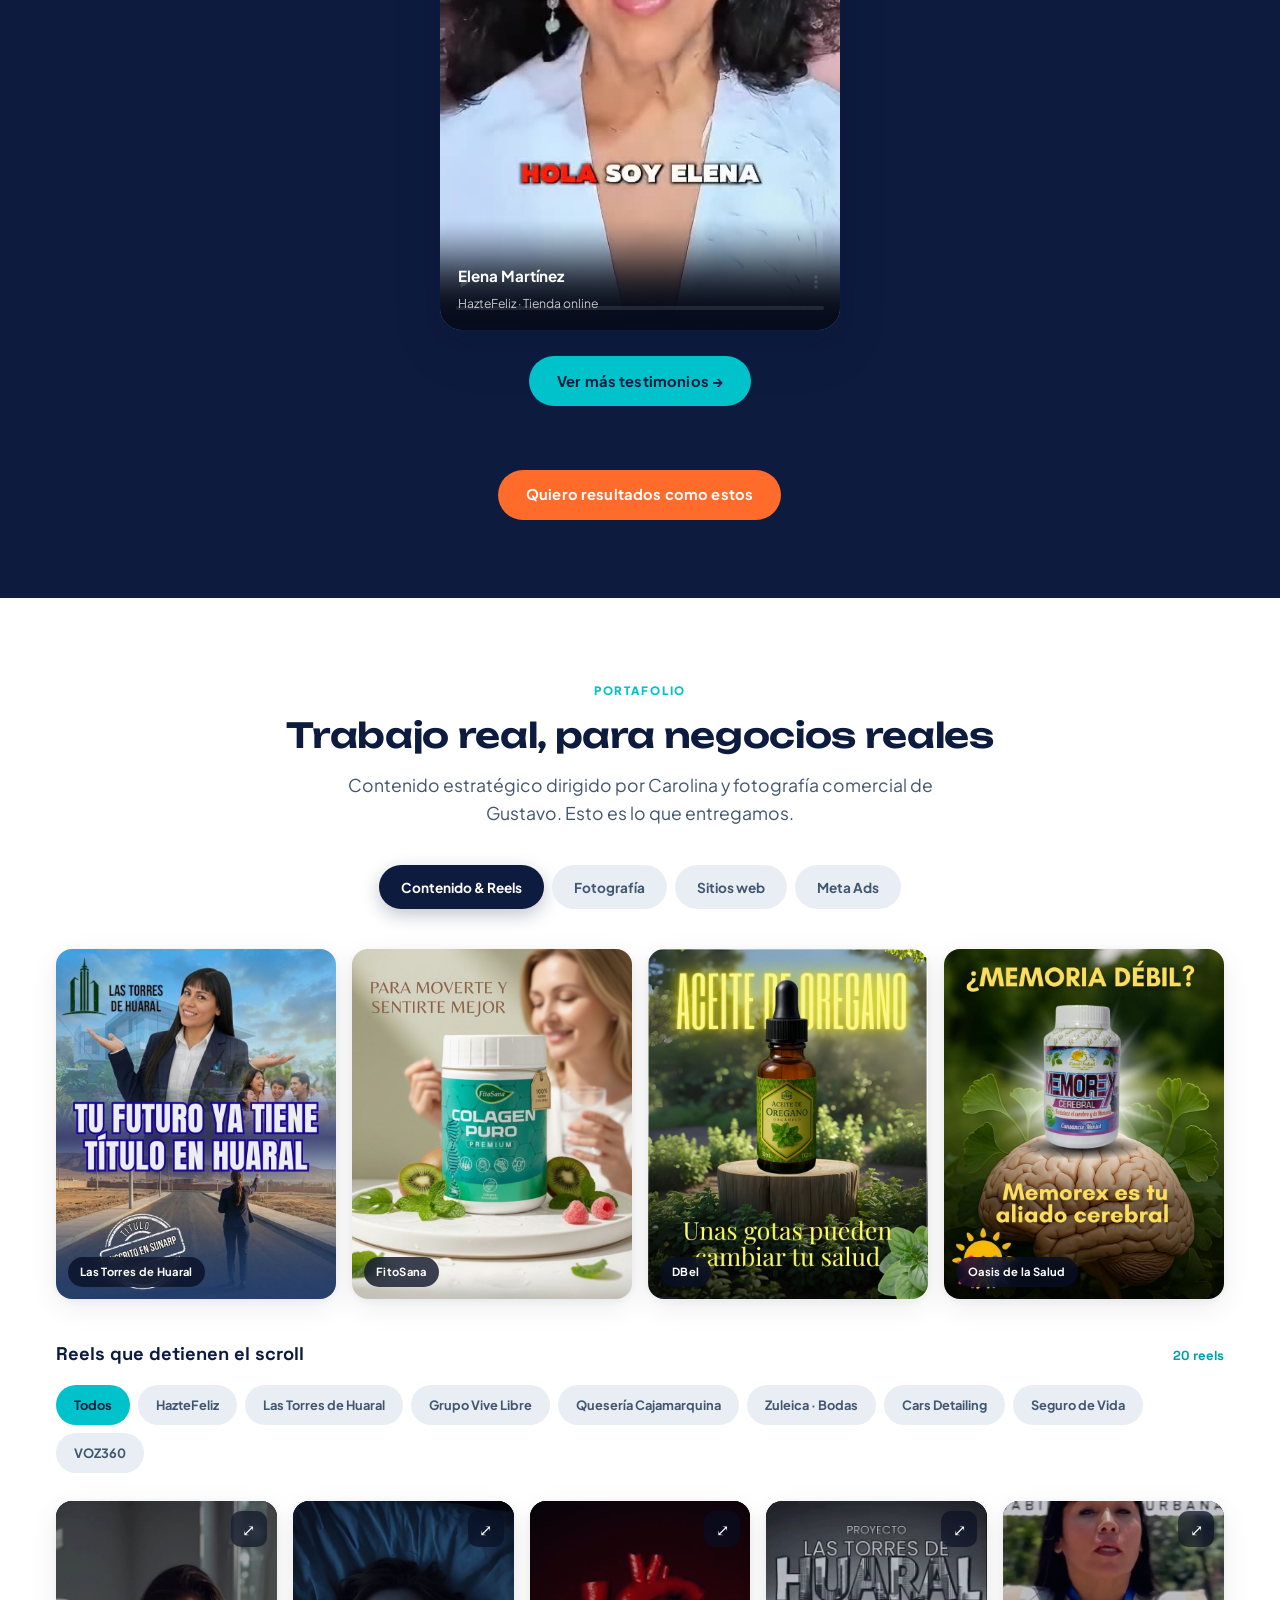
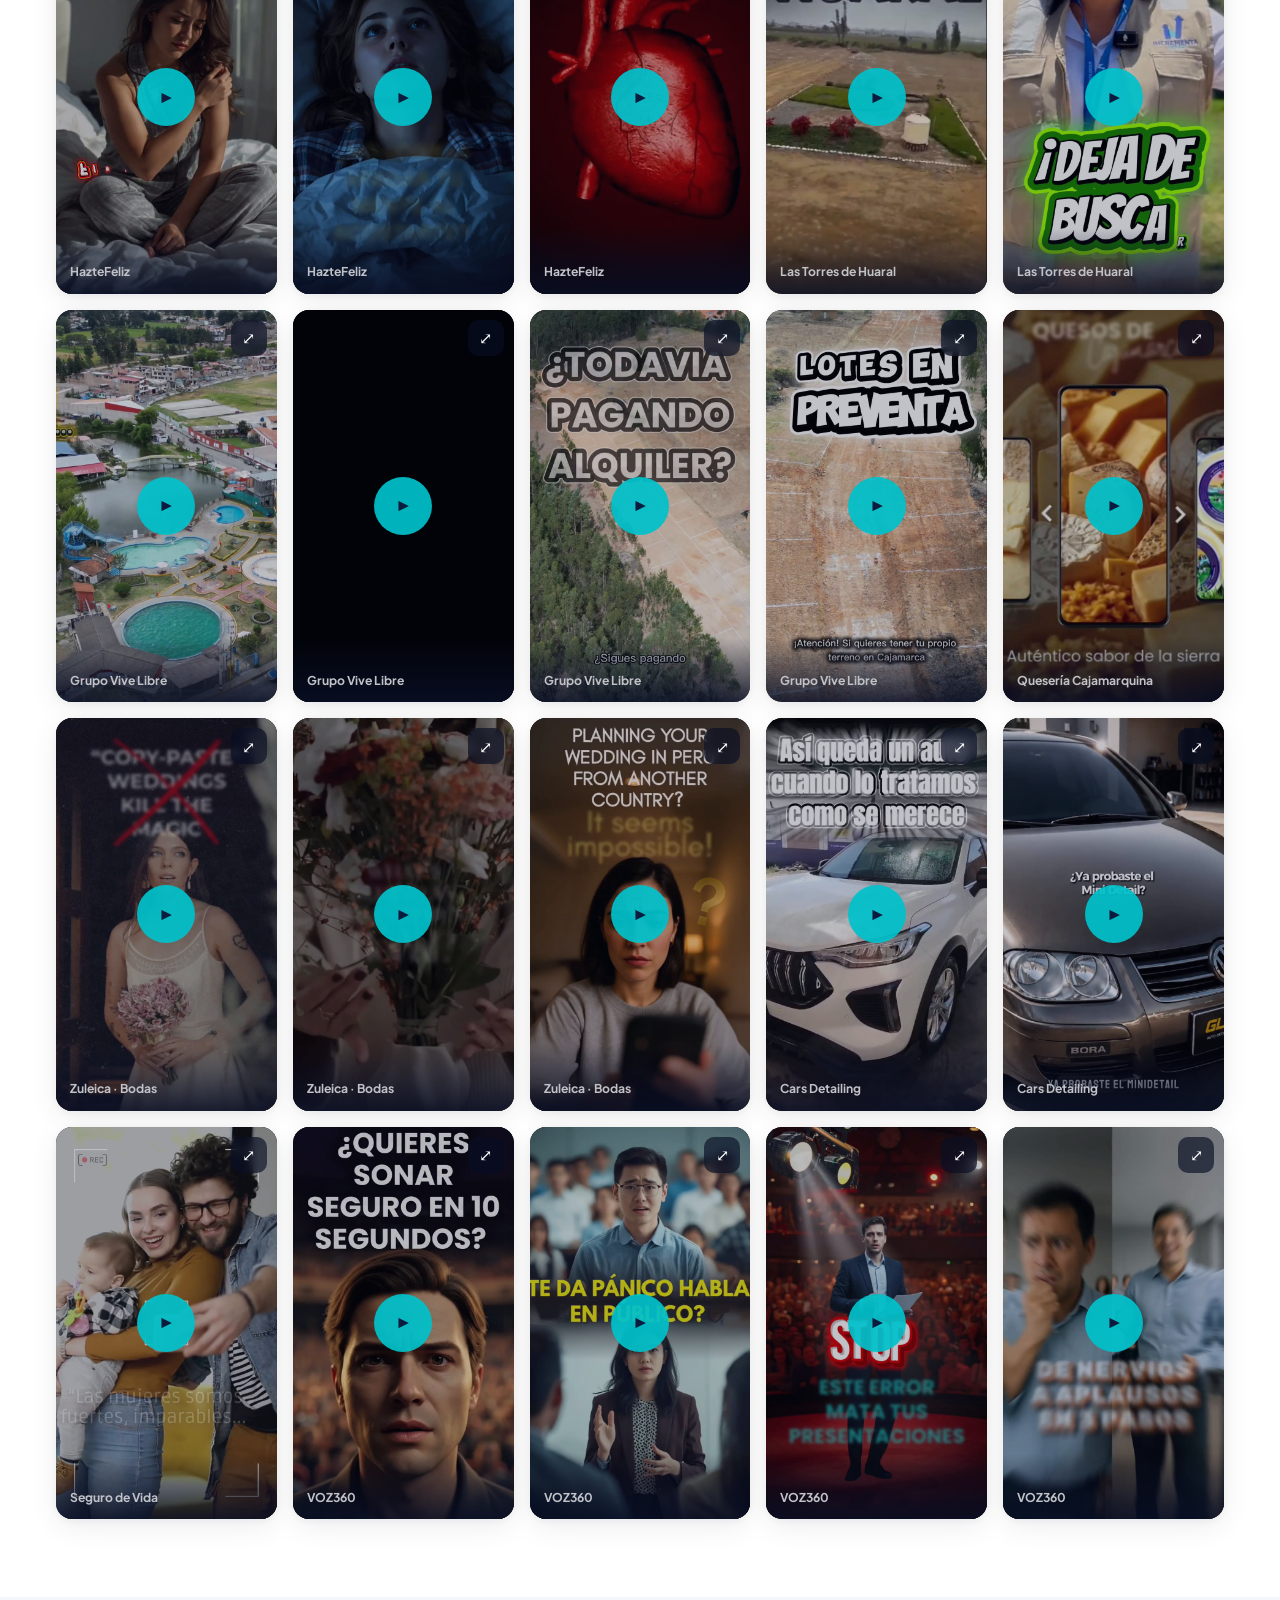
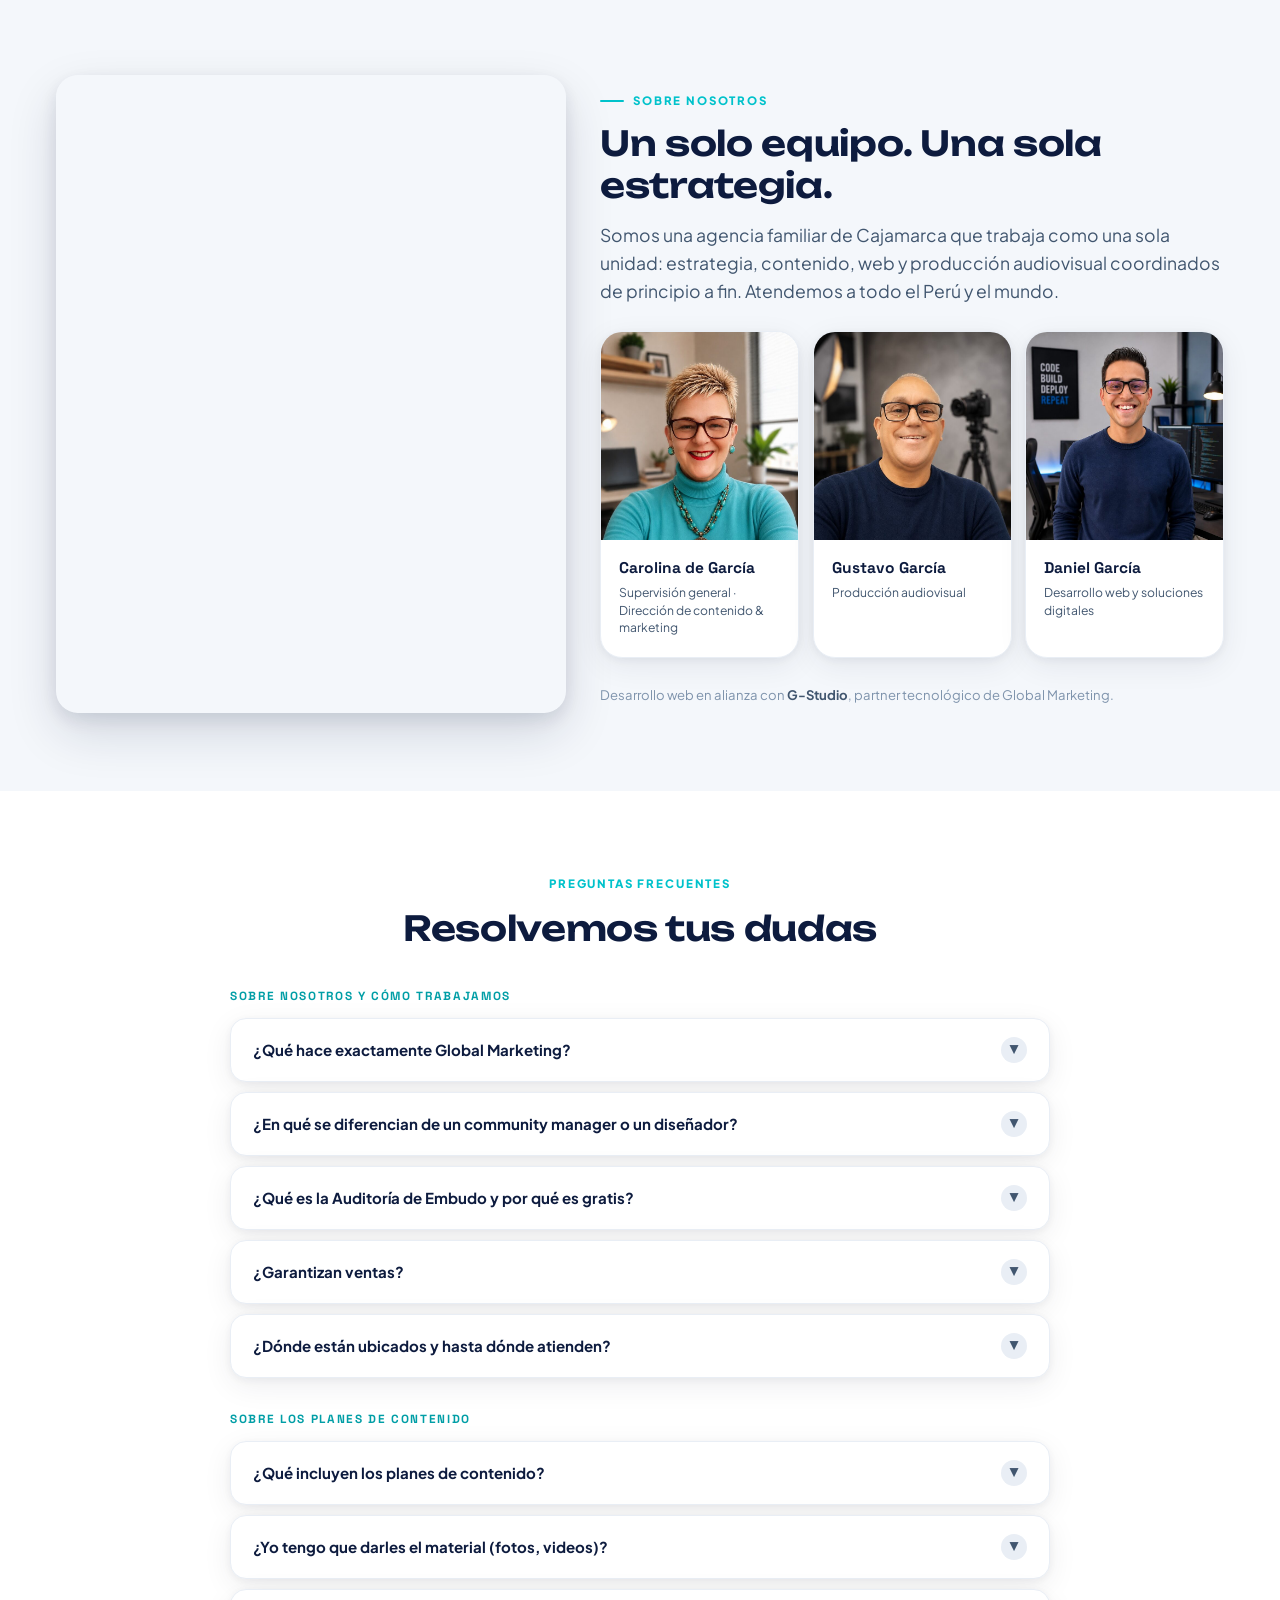
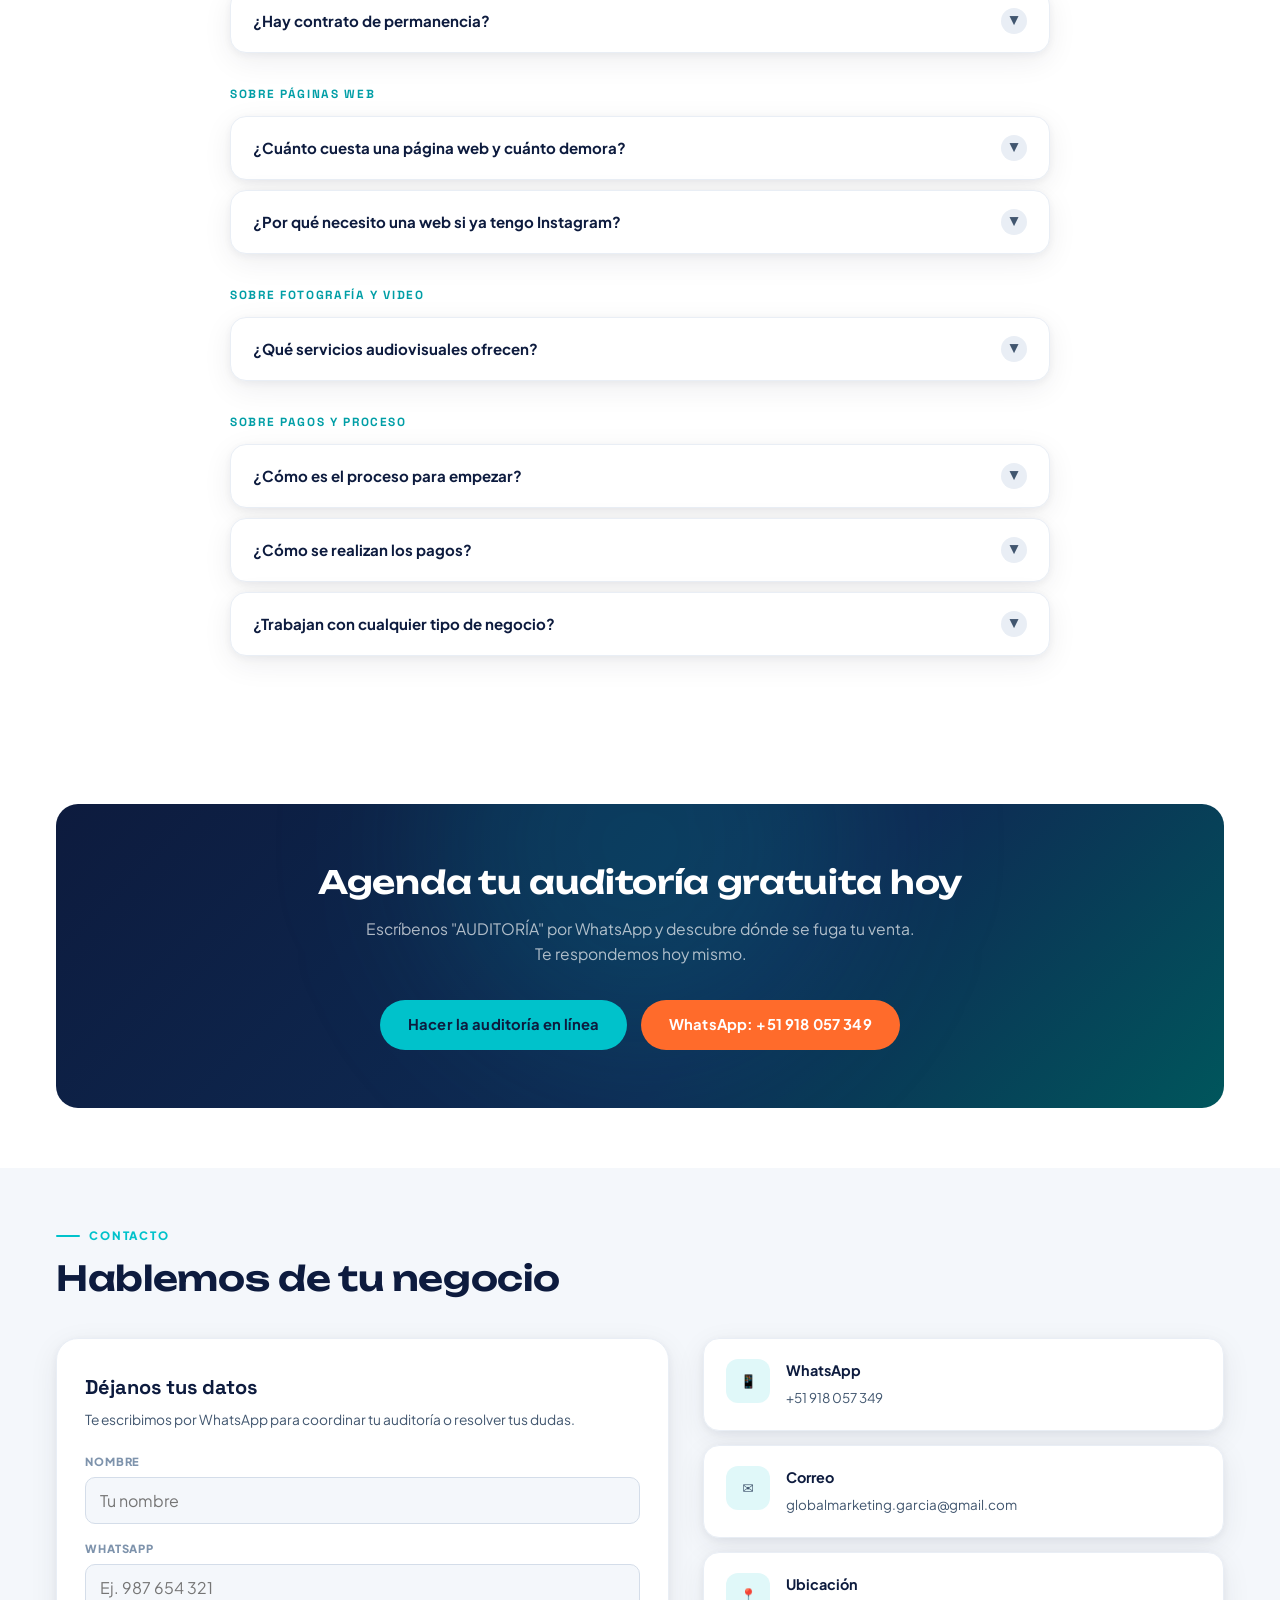
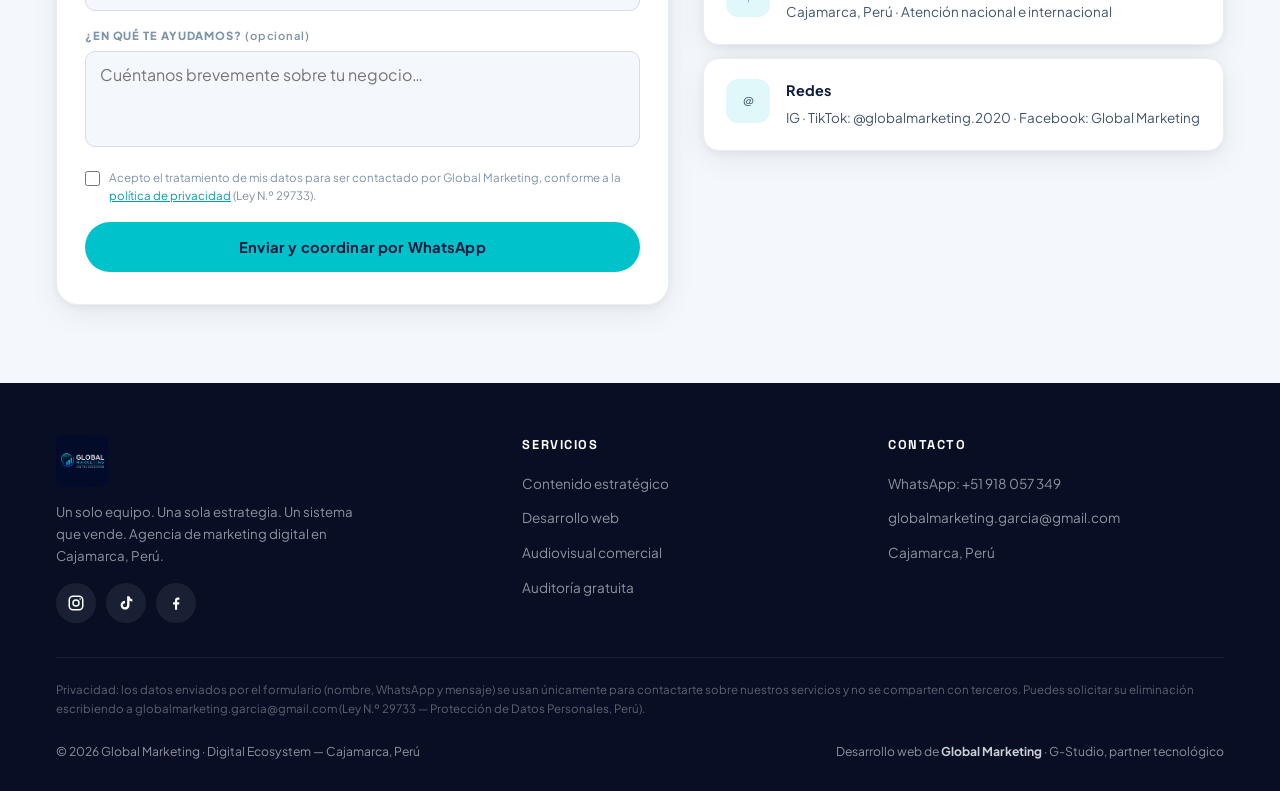
==== commit 888e0720: "Actualizacion de sitio web - version mas reciente" ====
--- a/index.html
+++ b/index.html
@@ -41,7 +41,7 @@
 <header class="nav" id="nav">
   <div class="container nav-inner">
     <a class="nav-logo" href="#inicio" aria-label="Global Marketing — inicio">
-      <img src="assets/img/logo-dark.jpg" alt="Global Marketing · Digital Ecosystem">
+      <img src="assets/img/logo-banner.png" alt="Global Marketing · Digital Ecosystem">
     </a>
     <ul class="nav-links">
       <li><a href="#servicios">Servicios</a></li>
@@ -71,6 +71,8 @@
 
 <!-- ════════════ HERO ════════════ -->
 <section class="hero" id="inicio">
+  <!-- Imagen de fondo del hero (representa el trabajo del equipo) + capa navy para legibilidad -->
+  <div class="hero-bg" aria-hidden="true"></div>
   <!-- Decoración "Antes/Después" · puramente visual -->
   <svg class="hero-deco deco-right" viewBox="0 0 300 200" fill="none" aria-hidden="true" focusable="false">
     <defs>
@@ -90,7 +92,7 @@
   <div class="container hero-inner">
     <span class="hero-badge hero-stagger d1"><span class="dot"></span> Agencia de marketing digital · Cajamarca, Perú</span>
     <h1 class="hero-stagger d2">No hacemos publicaciones sueltas.<br>Construimos <span class="accent">sistemas que venden</span>.</h1>
-    <p class="sub hero-stagger d3">¿Publicas constantemente pero las ventas no llegan? ¿Ya invertiste en marketing sin una estrategia clara? Diagnosticamos dónde se fuga tu venta y construimos el sistema completo: estrategia, contenido, web y video — con un solo equipo.</p>
+    <p class="sub hero-stagger d3">¿Publicas constantemente pero las ventas no llegan? ¿Ya invertiste en marketing sin una estrategia clara? Diagnosticamos dónde se fuga tu venta y construimos el sistema completo: estrategia, contenido, sitio web, fotografía y video — con un solo equipo.</p>
     <div class="hero-ctas hero-stagger d4">
       <a class="btn btn-teal" href="https://wa.me/51918057349?text=Hola%2C%20quiero%20mi%20AUDITOR%C3%8DA%20gratuita%20de%20embudo" target="_blank" rel="noopener">
         <svg width="18" height="18" viewBox="0 0 24 24" fill="none" stroke="currentColor" stroke-width="2.4" stroke-linecap="round"><circle cx="11" cy="11" r="7"/><path d="m20 20-3.5-3.5"/></svg>
@@ -428,13 +430,15 @@
 
     <div class="testi-stage">
       <!-- Panel 1 · Video de Elena (ANIMACIÓN 3 en CSS/JS) -->
-      <div id="testiVideoPanel" style="position:relative;padding-bottom:76px">
+      <div id="testiVideoPanel">
         <div class="video-shell reveal" id="videoShell">
           <video id="elenaVideo" src="assets/video/testimonio-elena.mp4" poster="assets/poster/testimonio-elena.jpg" muted loop playsinline controls preload="metadata"></video>
           <span class="video-views">▶ +68.3K vistas</span>
           <div class="video-meta"><b>Elena Martínez</b><span>HazteFeliz · Tienda online</span></div>
         </div>
-        <button class="btn btn-teal testi-more" id="btnMoreTesti">Ver más testimonios →</button>
+        <div class="testi-more">
+          <button class="btn btn-teal" id="btnMoreTesti">Ver más testimonios →</button>
+        </div>
       </div>
 
       <!-- Panel 2 · Carrusel escrito (ANIMACIÓN 4 en CSS/JS) -->
@@ -483,6 +487,7 @@
     <div class="tabs reveal" id="pfTabs">
       <button class="tab active" data-tab="pfContenido">Contenido &amp; Reels</button>
       <button class="tab" data-tab="pfFotos">Fotografía</button>
+      <button class="tab" data-tab="pfWeb">Sitios web</button>
       <button class="tab" data-tab="pfAds">Meta Ads</button>
     </div>
 
@@ -495,16 +500,43 @@
         <figure class="pf-item reveal" data-delay="210"><img src="assets/img/portafolio/contenido/memorex.jpg" alt="Diseño para Oasis de la Salud" loading="lazy" decoding="async"><figcaption class="pf-tag">Oasis de la Salud</figcaption></figure>
       </div>
 
-      <h3 style="font-size:1.05rem;font-weight:800;margin:40px 0 16px" class="reveal">Reels que detienen el scroll</h3>
-      <div class="reel-rail reveal">
-        <div class="reel"><video src="assets/video/haztefeliz-1.mp4" poster="assets/poster/haztefeliz-1.jpg" preload="none" playsinline></video><button class="reel-expand" aria-label="Ampliar video">⤢</button><button class="reel-play" aria-label="Reproducir reel de HazteFeliz"><span class="ring">▶</span></button><span class="reel-label">HazteFeliz</span></div>
-        <div class="reel"><video src="assets/video/haztefeliz-2.mp4" poster="assets/poster/haztefeliz-2.jpg" preload="none" playsinline></video><button class="reel-expand" aria-label="Ampliar video">⤢</button><button class="reel-play" aria-label="Reproducir reel de HazteFeliz"><span class="ring">▶</span></button><span class="reel-label">HazteFeliz</span></div>
-        <div class="reel"><video src="assets/video/haztefeliz-3.mp4" poster="assets/poster/haztefeliz-3.jpg" preload="none" playsinline></video><button class="reel-expand" aria-label="Ampliar video">⤢</button><button class="reel-play" aria-label="Reproducir reel de HazteFeliz"><span class="ring">▶</span></button><span class="reel-label">HazteFeliz</span></div>
-        <div class="reel"><video src="assets/video/torres-huaral.mp4" poster="assets/poster/torres-huaral.jpg" preload="none" playsinline></video><button class="reel-expand" aria-label="Ampliar video">⤢</button><button class="reel-play" aria-label="Reproducir video de Las Torres de Huaral"><span class="ring">▶</span></button><span class="reel-label">Las Torres de Huaral</span></div>
-        <div class="reel"><video src="assets/video/vivelibre-1.mp4" poster="assets/poster/vivelibre-1.jpg" preload="none" playsinline></video><button class="reel-expand" aria-label="Ampliar video">⤢</button><button class="reel-play" aria-label="Reproducir reel de Vive Libre"><span class="ring">▶</span></button><span class="reel-label">Vive Libre</span></div>
-        <div class="reel"><video src="assets/video/vivelibre-2.mp4" poster="assets/poster/vivelibre-2.jpg" preload="none" playsinline></video><button class="reel-expand" aria-label="Ampliar video">⤢</button><button class="reel-play" aria-label="Reproducir reel de Vive Libre"><span class="ring">▶</span></button><span class="reel-label">Vive Libre</span></div>
-        <div class="reel"><video src="assets/video/queseria.mp4" poster="assets/poster/queseria.jpg" preload="none" playsinline></video><button class="reel-expand" aria-label="Ampliar video">⤢</button><button class="reel-play" aria-label="Reproducir reel de Quesería Cajamarquina"><span class="ring">▶</span></button><span class="reel-label">Quesería Cajamarquina</span></div>
-        <div class="reel"><video src="assets/video/boda-zuleica.mp4" poster="assets/poster/boda-zuleica.jpg" preload="none" playsinline></video><button class="reel-expand" aria-label="Ampliar video">⤢</button><button class="reel-play" aria-label="Reproducir reel de bodas"><span class="ring">▶</span></button><span class="reel-label">Zuleica · Bodas</span></div>
+      <div class="reel-head reveal">
+        <h3>Reels que detienen el scroll</h3>
+        <span class="reel-count" id="reelCount"></span>
+      </div>
+      <!-- Filtro por cliente (subcategorías del portafolio de Carolina) -->
+      <div class="chips reveal" id="reelChips" style="justify-content:flex-start">
+        <button class="chip active" data-reelfilter="all">Todos</button>
+        <button class="chip" data-reelfilter="haztefeliz">HazteFeliz</button>
+        <button class="chip" data-reelfilter="torres">Las Torres de Huaral</button>
+        <button class="chip" data-reelfilter="vivelibre">Grupo Vive Libre</button>
+        <button class="chip" data-reelfilter="queseria">Quesería Cajamarquina</button>
+        <button class="chip" data-reelfilter="zuleica">Zuleica · Bodas</button>
+        <button class="chip" data-reelfilter="cars">Cars Detailing</button>
+        <button class="chip" data-reelfilter="seguro">Seguro de Vida</button>
+        <button class="chip" data-reelfilter="voz360">VOZ360</button>
+      </div>
+      <div class="reel-grid reveal" id="reelGrid">
+        <div class="reel" data-client="haztefeliz"><video src="assets/video/haztefeliz-1.mp4" poster="assets/poster/haztefeliz-1.jpg" preload="none" playsinline></video><button class="reel-expand" aria-label="Ampliar video">⤢</button><button class="reel-play" aria-label="Reproducir reel de HazteFeliz"><span class="ring">▶</span></button><span class="reel-label">HazteFeliz</span></div>
+        <div class="reel" data-client="haztefeliz"><video src="assets/video/haztefeliz-2.mp4" poster="assets/poster/haztefeliz-2.jpg" preload="none" playsinline></video><button class="reel-expand" aria-label="Ampliar video">⤢</button><button class="reel-play" aria-label="Reproducir reel de HazteFeliz"><span class="ring">▶</span></button><span class="reel-label">HazteFeliz</span></div>
+        <div class="reel" data-client="haztefeliz"><video src="assets/video/haztefeliz-3.mp4" poster="assets/poster/haztefeliz-3.jpg" preload="none" playsinline></video><button class="reel-expand" aria-label="Ampliar video">⤢</button><button class="reel-play" aria-label="Reproducir reel de HazteFeliz"><span class="ring">▶</span></button><span class="reel-label">HazteFeliz</span></div>
+        <div class="reel" data-client="torres"><video src="assets/video/torres-huaral.mp4" poster="assets/poster/torres-huaral.jpg" preload="none" playsinline></video><button class="reel-expand" aria-label="Ampliar video">⤢</button><button class="reel-play" aria-label="Reproducir video de Las Torres de Huaral"><span class="ring">▶</span></button><span class="reel-label">Las Torres de Huaral</span></div>
+        <div class="reel" data-client="torres"><video src="assets/video/torres-huaral-2.mp4" poster="assets/poster/torres-huaral-2.jpg" preload="none" playsinline></video><button class="reel-expand" aria-label="Ampliar video">⤢</button><button class="reel-play" aria-label="Reproducir video de Las Torres de Huaral"><span class="ring">▶</span></button><span class="reel-label">Las Torres de Huaral</span></div>
+        <div class="reel" data-client="vivelibre"><video src="assets/video/vivelibre-1.mp4" poster="assets/poster/vivelibre-1.jpg" preload="none" playsinline></video><button class="reel-expand" aria-label="Ampliar video">⤢</button><button class="reel-play" aria-label="Reproducir reel de Vive Libre"><span class="ring">▶</span></button><span class="reel-label">Grupo Vive Libre</span></div>
+        <div class="reel" data-client="vivelibre"><video src="assets/video/vivelibre-2.mp4" poster="assets/poster/vivelibre-2.jpg" preload="none" playsinline></video><button class="reel-expand" aria-label="Ampliar video">⤢</button><button class="reel-play" aria-label="Reproducir reel de Vive Libre"><span class="ring">▶</span></button><span class="reel-label">Grupo Vive Libre</span></div>
+        <div class="reel" data-client="vivelibre"><video src="assets/video/vivelibre-3.mp4" poster="assets/poster/vivelibre-3.jpg" preload="none" playsinline></video><button class="reel-expand" aria-label="Ampliar video">⤢</button><button class="reel-play" aria-label="Reproducir reel de Vive Libre"><span class="ring">▶</span></button><span class="reel-label">Grupo Vive Libre</span></div>
+        <div class="reel" data-client="vivelibre"><video src="assets/video/vivelibre-4.mp4" poster="assets/poster/vivelibre-4.jpg" preload="none" playsinline></video><button class="reel-expand" aria-label="Ampliar video">⤢</button><button class="reel-play" aria-label="Reproducir reel de Vive Libre"><span class="ring">▶</span></button><span class="reel-label">Grupo Vive Libre</span></div>
+        <div class="reel" data-client="queseria"><video src="assets/video/queseria.mp4" poster="assets/poster/queseria.jpg" preload="none" playsinline></video><button class="reel-expand" aria-label="Ampliar video">⤢</button><button class="reel-play" aria-label="Reproducir reel de Quesería Cajamarquina"><span class="ring">▶</span></button><span class="reel-label">Quesería Cajamarquina</span></div>
+        <div class="reel" data-client="zuleica"><video src="assets/video/boda-zuleica.mp4" poster="assets/poster/boda-zuleica.jpg" preload="none" playsinline></video><button class="reel-expand" aria-label="Ampliar video">⤢</button><button class="reel-play" aria-label="Reproducir reel de bodas"><span class="ring">▶</span></button><span class="reel-label">Zuleica · Bodas</span></div>
+        <div class="reel" data-client="zuleica"><video src="assets/video/boda-zuleica-2.mp4" poster="assets/poster/boda-zuleica-2.jpg" preload="none" playsinline></video><button class="reel-expand" aria-label="Ampliar video">⤢</button><button class="reel-play" aria-label="Reproducir reel de bodas"><span class="ring">▶</span></button><span class="reel-label">Zuleica · Bodas</span></div>
+        <div class="reel" data-client="zuleica"><video src="assets/video/boda-zuleica-3.mp4" poster="assets/poster/boda-zuleica-3.jpg" preload="none" playsinline></video><button class="reel-expand" aria-label="Ampliar video">⤢</button><button class="reel-play" aria-label="Reproducir reel de bodas"><span class="ring">▶</span></button><span class="reel-label">Zuleica · Bodas</span></div>
+        <div class="reel" data-client="cars"><video src="assets/video/carsdetailing-1.mp4" poster="assets/poster/carsdetailing-1.jpg" preload="none" playsinline></video><button class="reel-expand" aria-label="Ampliar video">⤢</button><button class="reel-play" aria-label="Reproducir reel de Cars Detailing"><span class="ring">▶</span></button><span class="reel-label">Cars Detailing</span></div>
+        <div class="reel" data-client="cars"><video src="assets/video/carsdetailing-2.mp4" poster="assets/poster/carsdetailing-2.jpg" preload="none" playsinline></video><button class="reel-expand" aria-label="Ampliar video">⤢</button><button class="reel-play" aria-label="Reproducir reel de Cars Detailing"><span class="ring">▶</span></button><span class="reel-label">Cars Detailing</span></div>
+        <div class="reel" data-client="seguro"><video src="assets/video/segurodevida-1.mp4" poster="assets/poster/segurodevida-1.jpg" preload="none" playsinline></video><button class="reel-expand" aria-label="Ampliar video">⤢</button><button class="reel-play" aria-label="Reproducir reel de Seguro de Vida"><span class="ring">▶</span></button><span class="reel-label">Seguro de Vida</span></div>
+        <div class="reel" data-client="voz360"><video src="assets/video/voz360-1.mp4" poster="assets/poster/voz360-1.jpg" preload="none" playsinline></video><button class="reel-expand" aria-label="Ampliar video">⤢</button><button class="reel-play" aria-label="Reproducir reel de VOZ360"><span class="ring">▶</span></button><span class="reel-label">VOZ360</span></div>
+        <div class="reel" data-client="voz360"><video src="assets/video/voz360-2.mp4" poster="assets/poster/voz360-2.jpg" preload="none" playsinline></video><button class="reel-expand" aria-label="Ampliar video">⤢</button><button class="reel-play" aria-label="Reproducir reel de VOZ360"><span class="ring">▶</span></button><span class="reel-label">VOZ360</span></div>
+        <div class="reel" data-client="voz360"><video src="assets/video/voz360-3.mp4" poster="assets/poster/voz360-3.jpg" preload="none" playsinline></video><button class="reel-expand" aria-label="Ampliar video">⤢</button><button class="reel-play" aria-label="Reproducir reel de VOZ360"><span class="ring">▶</span></button><span class="reel-label">VOZ360</span></div>
+        <div class="reel" data-client="voz360"><video src="assets/video/voz360-4.mp4" poster="assets/poster/voz360-4.jpg" preload="none" playsinline></video><button class="reel-expand" aria-label="Ampliar video">⤢</button><button class="reel-play" aria-label="Reproducir reel de VOZ360"><span class="ring">▶</span></button><span class="reel-label">VOZ360</span></div>
       </div>
     </div>
 
@@ -533,10 +565,30 @@
         <figure class="gal-item" data-cat="productos"><img src="assets/img/portafolio/gustavo/productos-1.jpg" alt="Arreglo floral decorativo" loading="lazy" decoding="async"><span class="ov"><span>Productos</span><span>⤢</span></span></figure>
         <figure class="gal-item" data-cat="productos"><img src="assets/img/portafolio/gustavo/productos-2.jpg" alt="Herramientas de construcción" loading="lazy" decoding="async"><span class="ov"><span>Productos</span><span>⤢</span></span></figure>
         <figure class="gal-item" data-cat="productos"><img src="assets/img/portafolio/gustavo/productos-3.jpg" alt="Plancha a vapor" loading="lazy" decoding="async"><span class="ov"><span>Productos</span><span>⤢</span></span></figure>
+        <figure class="gal-item" data-cat="arquitectura"><img src="assets/img/portafolio/gustavo/arquitectura-2.jpg" alt="Fachada de centro comercial" loading="lazy" decoding="async"><span class="ov"><span>Arquitectura</span><span>⤢</span></span></figure>
         <figure class="gal-item" data-cat="arquitectura"><img src="assets/img/portafolio/gustavo/arquitectura-1.jpg" alt="Interior de centro comercial" loading="lazy" decoding="async"><span class="ov"><span>Arquitectura</span><span>⤢</span></span></figure>
-        <figure class="gal-item" data-cat="arquitectura"><img src="assets/img/portafolio/gustavo/arquitectura-2.jpg" alt="Fachada de centro comercial" loading="lazy" decoding="async"><span class="ov"><span>Arquitectura</span><span>⤢</span></span></figure>
+        <figure class="gal-item" data-cat="arquitectura"><img src="assets/img/portafolio/gustavo/arquitectura-3.jpg" alt="Castillo de piedra" loading="lazy" decoding="async"><span class="ov"><span>Arquitectura</span><span>⤢</span></span></figure>
+        <figure class="gal-item" data-cat="arquitectura"><img src="assets/img/portafolio/gustavo/arquitectura-4.jpg" alt="Castillo, vista frontal" loading="lazy" decoding="async"><span class="ov"><span>Arquitectura</span><span>⤢</span></span></figure>
+        <figure class="gal-item" data-cat="arquitectura"><img src="assets/img/portafolio/gustavo/arquitectura-5.jpg" alt="Escultura de león en escalinata" loading="lazy" decoding="async"><span class="ov"><span>Arquitectura</span><span>⤢</span></span></figure>
+        <figure class="gal-item" data-cat="lugares"><img src="assets/img/portafolio/gustavo/lugares-6.jpg" alt="Árbol en campo abierto" loading="lazy" decoding="async"><span class="ov"><span>Lugares y paisajes</span><span>⤢</span></span></figure>
+        <figure class="gal-item" data-cat="lugares"><img src="assets/img/portafolio/gustavo/lugares-7.jpg" alt="Sendero de parque con pileta" loading="lazy" decoding="async"><span class="ov"><span>Lugares y paisajes</span><span>⤢</span></span></figure>
+        <figure class="gal-item" data-cat="lugares"><img src="assets/img/portafolio/gustavo/lugares-8.jpg" alt="Valle con montañas" loading="lazy" decoding="async"><span class="ov"><span>Lugares y paisajes</span><span>⤢</span></span></figure>
+        <figure class="gal-item" data-cat="gastro"><img src="assets/img/portafolio/gustavo/gastro-4.jpg" alt="Salteado de carne con verduras" loading="lazy" decoding="async"><span class="ov"><span>Gastronomía</span><span>⤢</span></span></figure>
+        <figure class="gal-item" data-cat="gastro"><img src="assets/img/portafolio/gustavo/gastro-5.jpg" alt="Arroz chaufa marino" loading="lazy" decoding="async"><span class="ov"><span>Gastronomía</span><span>⤢</span></span></figure>
+        <figure class="gal-item" data-cat="gastro"><img src="assets/img/portafolio/gustavo/gastro-6.jpg" alt="Plato de arroz con lomo saltado" loading="lazy" decoding="async"><span class="ov"><span>Gastronomía</span><span>⤢</span></span></figure>
+        <figure class="gal-item" data-cat="negocios"><img src="assets/img/portafolio/gustavo/negocios-4.jpg" alt="Fachada de chicharronería" loading="lazy" decoding="async"><span class="ov"><span>Negocios y empresas</span><span>⤢</span></span></figure>
       </div>
       <div class="plan-note" style="margin-top:30px">¿Quieres fotos así para tu negocio? <b>Producción presencial en Cajamarca.</b> <a class="btn btn-navy" style="margin-left:12px;min-height:42px;padding:9px 20px;font-size:.82rem" href="https://wa.me/51918057349?text=Hola%2C%20quiero%20informaci%C3%B3n%20sobre%20sesi%C3%B3n%20de%20FOTOS" target="_blank" rel="noopener">Agendar mi sesión</a></div>
+    </div>
+
+    <!-- ── Panel: Sitios web (G-Studio) ── -->
+    <div class="tab-panel" id="pfWeb" data-panel-group="pfTabs">
+      <div class="pf-soon">
+        <span class="ico">🌐</span>
+        <h3>Desarrollo web con G-Studio</h3>
+        <p>Nuestro desarrollo web se realiza junto a <b>G-Studio</b>, nuestro partner tecnológico. Explora su portafolio completo de sitios web profesionales en su plataforma.</p>
+        <a class="btn btn-teal" style="margin-top:18px" href="https://gstudio-teal.vercel.app/" target="_blank" rel="noopener">Conoce nuestro portafolio de sitios web con G-Studio ↗</a>
+      </div>
     </div>
 
     <!-- ── Panel: Meta Ads ── -->
@@ -696,7 +748,7 @@
         <div class="socials">
           <a href="https://www.instagram.com/globalmarketing.2020" target="_blank" rel="noopener" aria-label="Instagram"><svg width="18" height="18" viewBox="0 0 24 24" fill="none" stroke="currentColor" stroke-width="2"><rect x="3" y="3" width="18" height="18" rx="5"/><circle cx="12" cy="12" r="4"/><circle cx="17.5" cy="6.5" r="1" fill="currentColor" stroke="none"/></svg></a>
           <a href="https://www.tiktok.com/@globalmarketing.2020" target="_blank" rel="noopener" aria-label="TikTok"><svg width="18" height="18" viewBox="0 0 24 24" fill="currentColor"><path d="M16.6 3c.4 2.1 1.8 3.7 3.9 4v3c-1.5 0-2.9-.5-3.9-1.2v6.4A5.9 5.9 0 1 1 10.7 9v3.2a2.8 2.8 0 1 0 2.8 2.9V3h3.1Z"/></svg></a>
-          <a href="https://www.facebook.com/" target="_blank" rel="noopener" aria-label="Facebook · Global Marketing"><svg width="18" height="18" viewBox="0 0 24 24" fill="currentColor"><path d="M13.5 21v-7h2.6l.4-3h-3V9.1c0-.9.3-1.5 1.6-1.5h1.5V4.9c-.3 0-1.2-.1-2.2-.1-2.2 0-3.7 1.3-3.7 3.8V11H8v3h2.7v7h2.8Z"/></svg></a>
+          <a href="https://www.facebook.com/share/18y9X6BASh/?mibextid=wwXIfr" target="_blank" rel="noopener" aria-label="Facebook · Global Marketing"><svg width="18" height="18" viewBox="0 0 24 24" fill="currentColor"><path d="M13.5 21v-7h2.6l.4-3h-3V9.1c0-.9.3-1.5 1.6-1.5h1.5V4.9c-.3 0-1.2-.1-2.2-.1-2.2 0-3.7 1.3-3.7 3.8V11H8v3h2.7v7h2.8Z"/></svg></a>
         </div>
       </div>
       <div>
--- a/assets/css/styles.css
+++ b/assets/css/styles.css
@@ -74,7 +74,8 @@
 .nav.scrolled{background:rgba(13,27,62,.9);backdrop-filter:blur(16px);
   -webkit-backdrop-filter:blur(16px);box-shadow:0 4px 30px rgba(0,0,0,.28);padding:9px 0}
 .nav-inner{display:flex;align-items:center;justify-content:space-between;gap:20px}
-.nav-logo img{height:42px;width:auto;border-radius:6px}
+.nav-logo img{height:38px;width:auto;display:block}
+@media(min-width:600px){.nav-logo img{height:44px}}
 .nav-links{display:none;align-items:center;gap:26px;list-style:none}
 .nav-links a{color:rgba(255,255,255,.78);font-size:.86rem;font-weight:600;
   position:relative;transition:color .2s;padding:4px 0}
@@ -106,6 +107,14 @@
 /* ── HERO ───────────────────────────────────────────────────── */
 .hero{position:relative;background:var(--navy);color:#fff;overflow:hidden;
   padding:140px 0 72px;min-height:96vh;display:flex;align-items:center}
+/* Imagen de fondo del hero + capa navy encima (texto siempre legible).
+   z-index:0 → queda por DEBAJO de los orbes (::before/::after) y del
+   contenido (.hero-inner z-index:2), sin tapar las animaciones. */
+.hero-bg{position:absolute;inset:0;z-index:0;pointer-events:none;
+  background:url('../img/hero-bg.jpg') center/cover no-repeat}
+.hero-bg::after{content:'';position:absolute;inset:0;
+  background:linear-gradient(180deg,rgba(13,27,62,.82),rgba(8,15,36,.9)),
+             radial-gradient(ellipse at 50% 40%,rgba(13,27,62,.55),rgba(13,27,62,.88))}
 .hero::before,.hero::after{content:'';position:absolute;border-radius:50%;
   filter:blur(90px);opacity:.55;pointer-events:none;will-change:transform}
 .hero::before{width:600px;height:600px;background:rgba(0,194,203,.18);
@@ -366,9 +375,9 @@
   display:inline-flex;align-items:center;gap:6px;padding:6px 12px;
   border-radius:99px;background:rgba(8,15,36,.72);backdrop-filter:blur(6px);
   font-size:.72rem;font-weight:700;color:var(--teal)}
-.testi-more{position:absolute;right:0;bottom:-64px;z-index:3}
-@media(min-width:640px){.testi-more{right:calc(50% - 200px - 12px);
-  bottom:10px;transform:translateX(100%)}}
+/* En flujo normal, centrado bajo el video: sin posicionamiento absoluto
+   frágil → elimina el "hover flicker" que impedía hacer clic. */
+.testi-more{display:flex;justify-content:center;margin-top:26px}
 
 /* ═══════════════════════════════════════════════════════════════
    ANIMACIÓN 4 · CARRUSEL DE TESTIMONIOS ESCRITOS
@@ -423,14 +432,22 @@
 .pf-tag{position:absolute;left:12px;bottom:12px;z-index:2;padding:6px 12px;
   border-radius:99px;background:rgba(8,15,36,.78);backdrop-filter:blur(6px);
   color:#fff;font-size:.7rem;font-weight:700;letter-spacing:.03em}
-.reel-rail{display:grid;grid-auto-flow:column;grid-auto-columns:min(72vw,250px);
-  gap:16px;overflow-x:auto;padding:6px 4px 18px;scroll-snap-type:x mandatory;
-  -webkit-overflow-scrolling:touch;scrollbar-width:thin;
-  scrollbar-color:var(--g-200) transparent}
-.reel-rail::-webkit-scrollbar{height:6px}
-.reel-rail::-webkit-scrollbar-thumb{background:var(--g-200);border-radius:99px}
-.reel{position:relative;scroll-snap-align:start;border-radius:var(--r);
+/* Cabecera de reels: título + contador */
+.reel-head{display:flex;align-items:baseline;justify-content:space-between;gap:14px;
+  margin:40px 0 16px;flex-wrap:wrap}
+.reel-head h3{font-family:var(--font-alt);font-size:1.15rem;font-weight:700}
+.reel-count{font-size:.82rem;font-weight:700;color:var(--teal-d);
+  font-family:var(--font-alt);white-space:nowrap}
+/* Grid responsivo: reemplaza al rail horizontal para poder explorar
+   TODO el álbum de un vistazo y filtrar por cliente. */
+.reel-grid{display:grid;gap:16px;
+  grid-template-columns:repeat(2,1fr)}
+@media(min-width:640px){.reel-grid{grid-template-columns:repeat(3,1fr)}}
+@media(min-width:900px){.reel-grid{grid-template-columns:repeat(4,1fr)}}
+@media(min-width:1140px){.reel-grid{grid-template-columns:repeat(5,1fr)}}
+.reel{position:relative;border-radius:var(--r);
   overflow:hidden;background:#000;aspect-ratio:9/16;box-shadow:var(--sh)}
+.reel.hidden{display:none}
 .reel video{width:100%;height:100%;object-fit:cover}
 .reel-label{position:absolute;left:0;right:0;bottom:0;z-index:2;
   padding:34px 14px 12px;color:#fff;font-size:.76rem;font-weight:700;
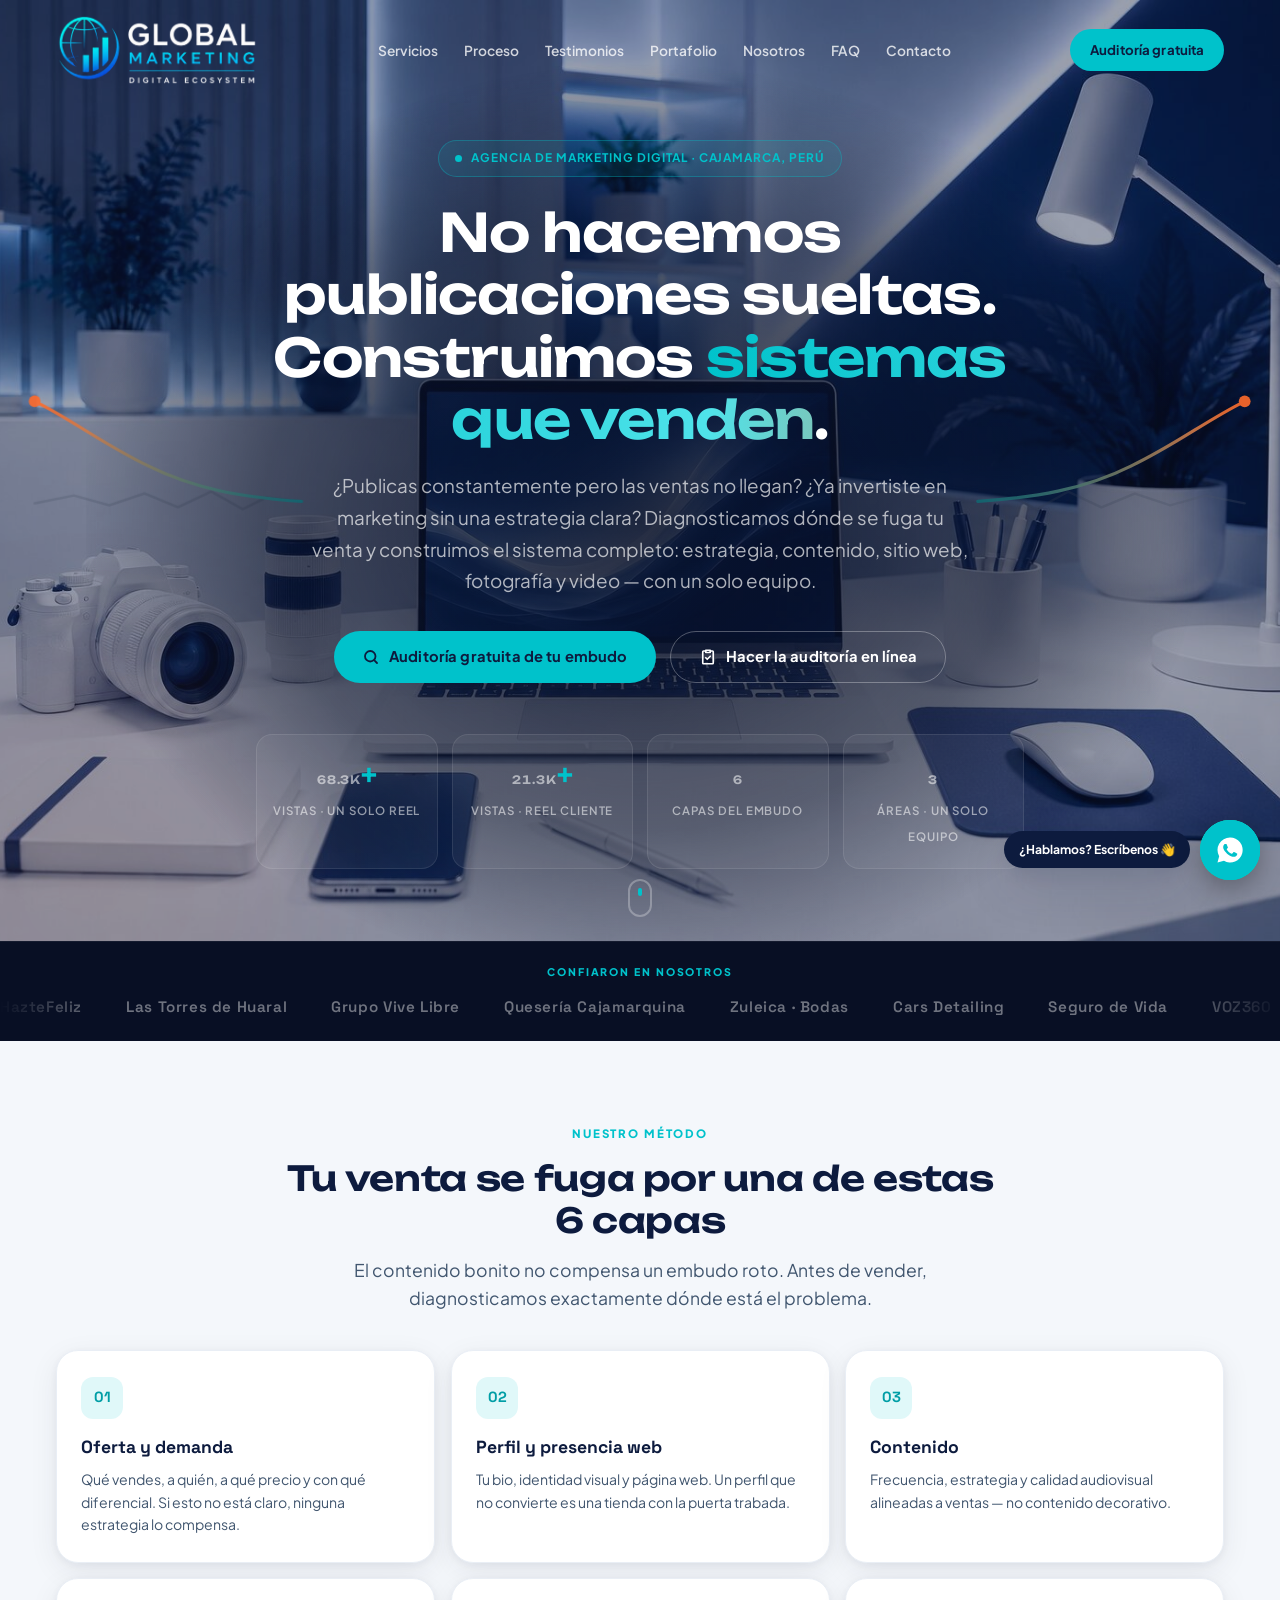
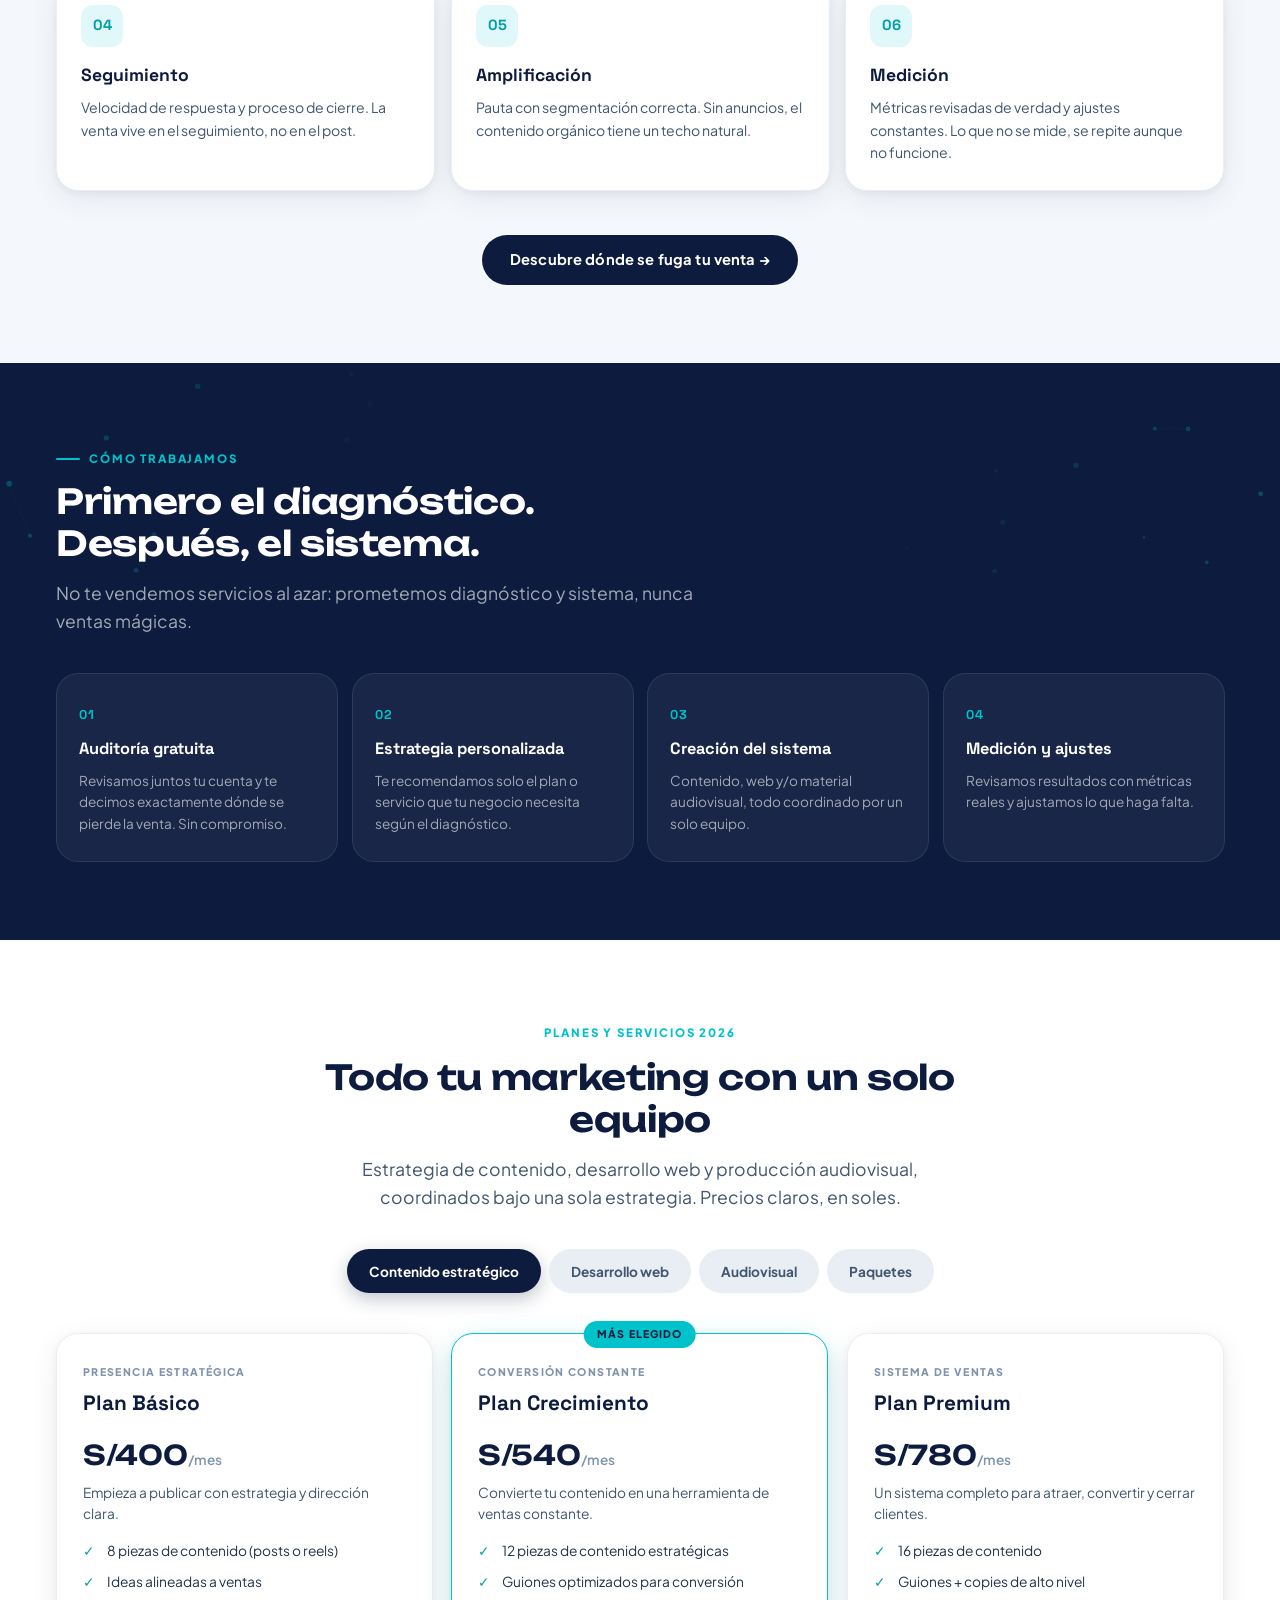
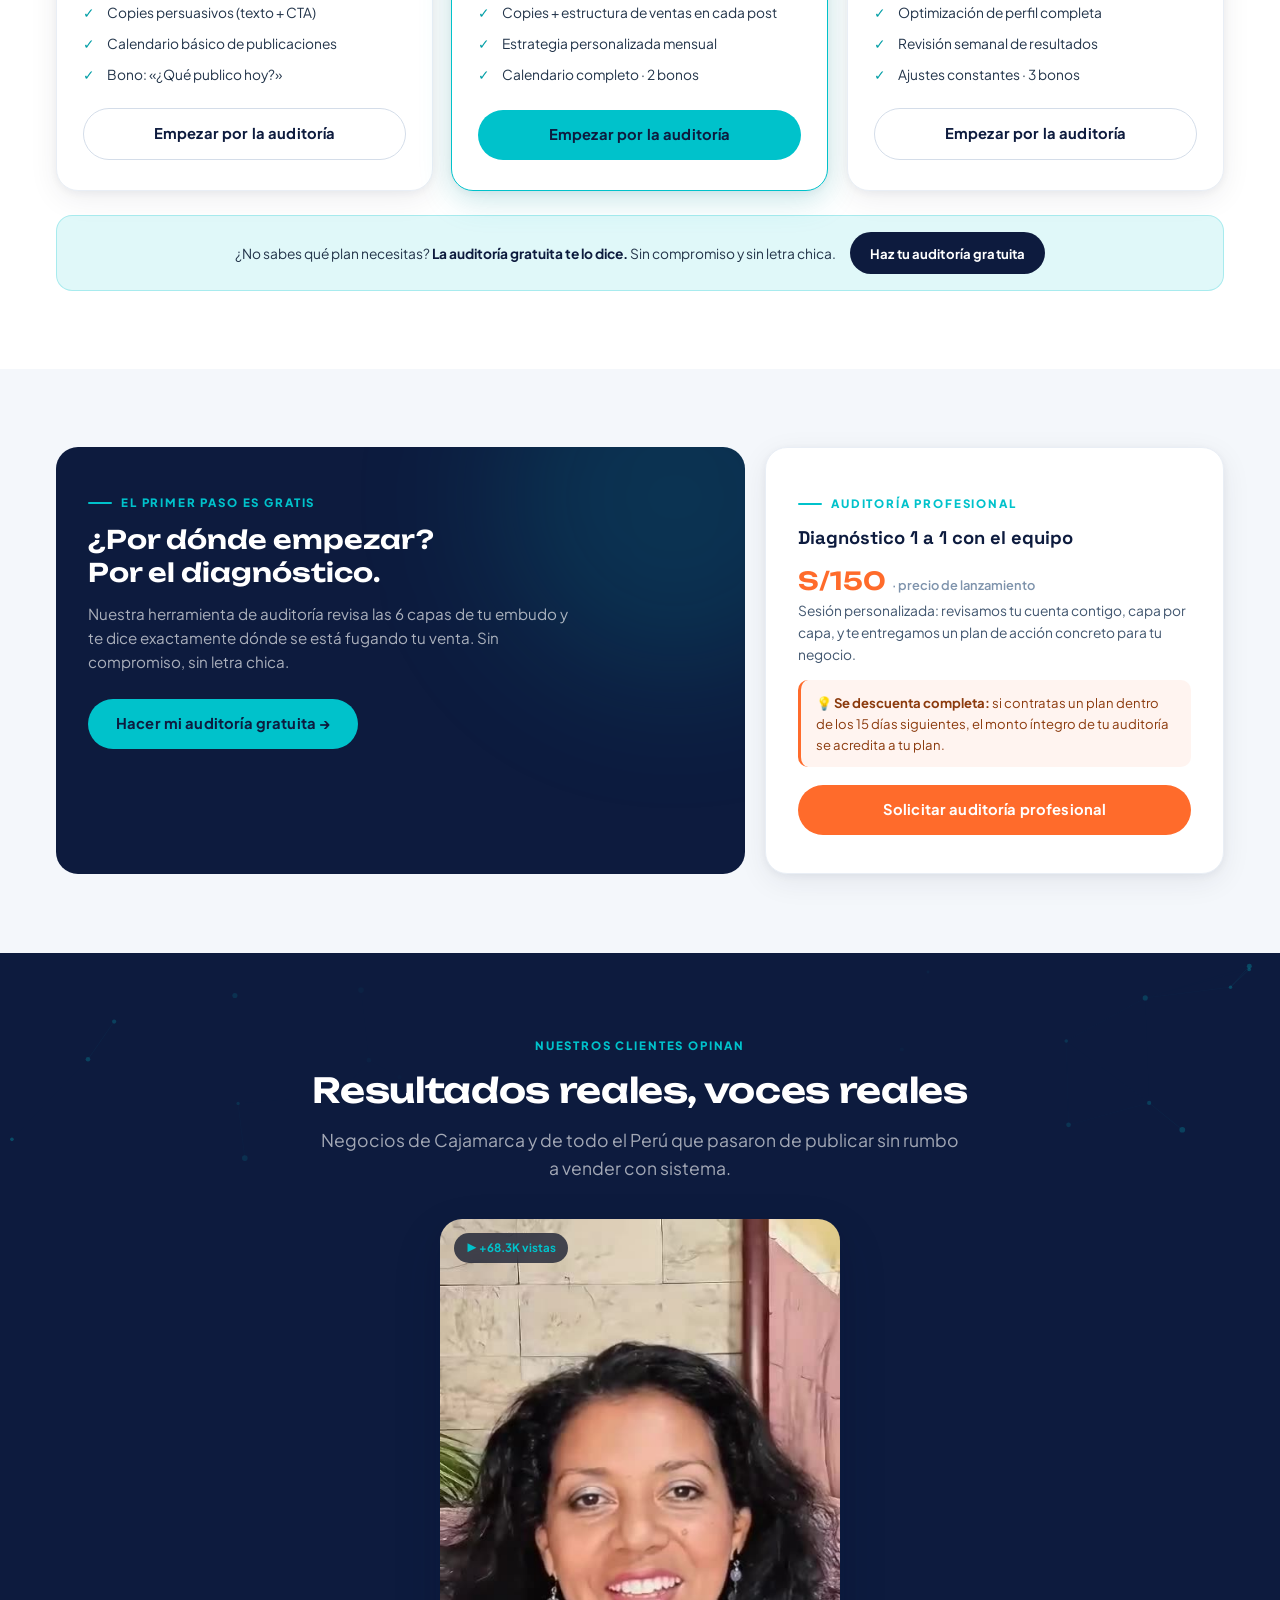
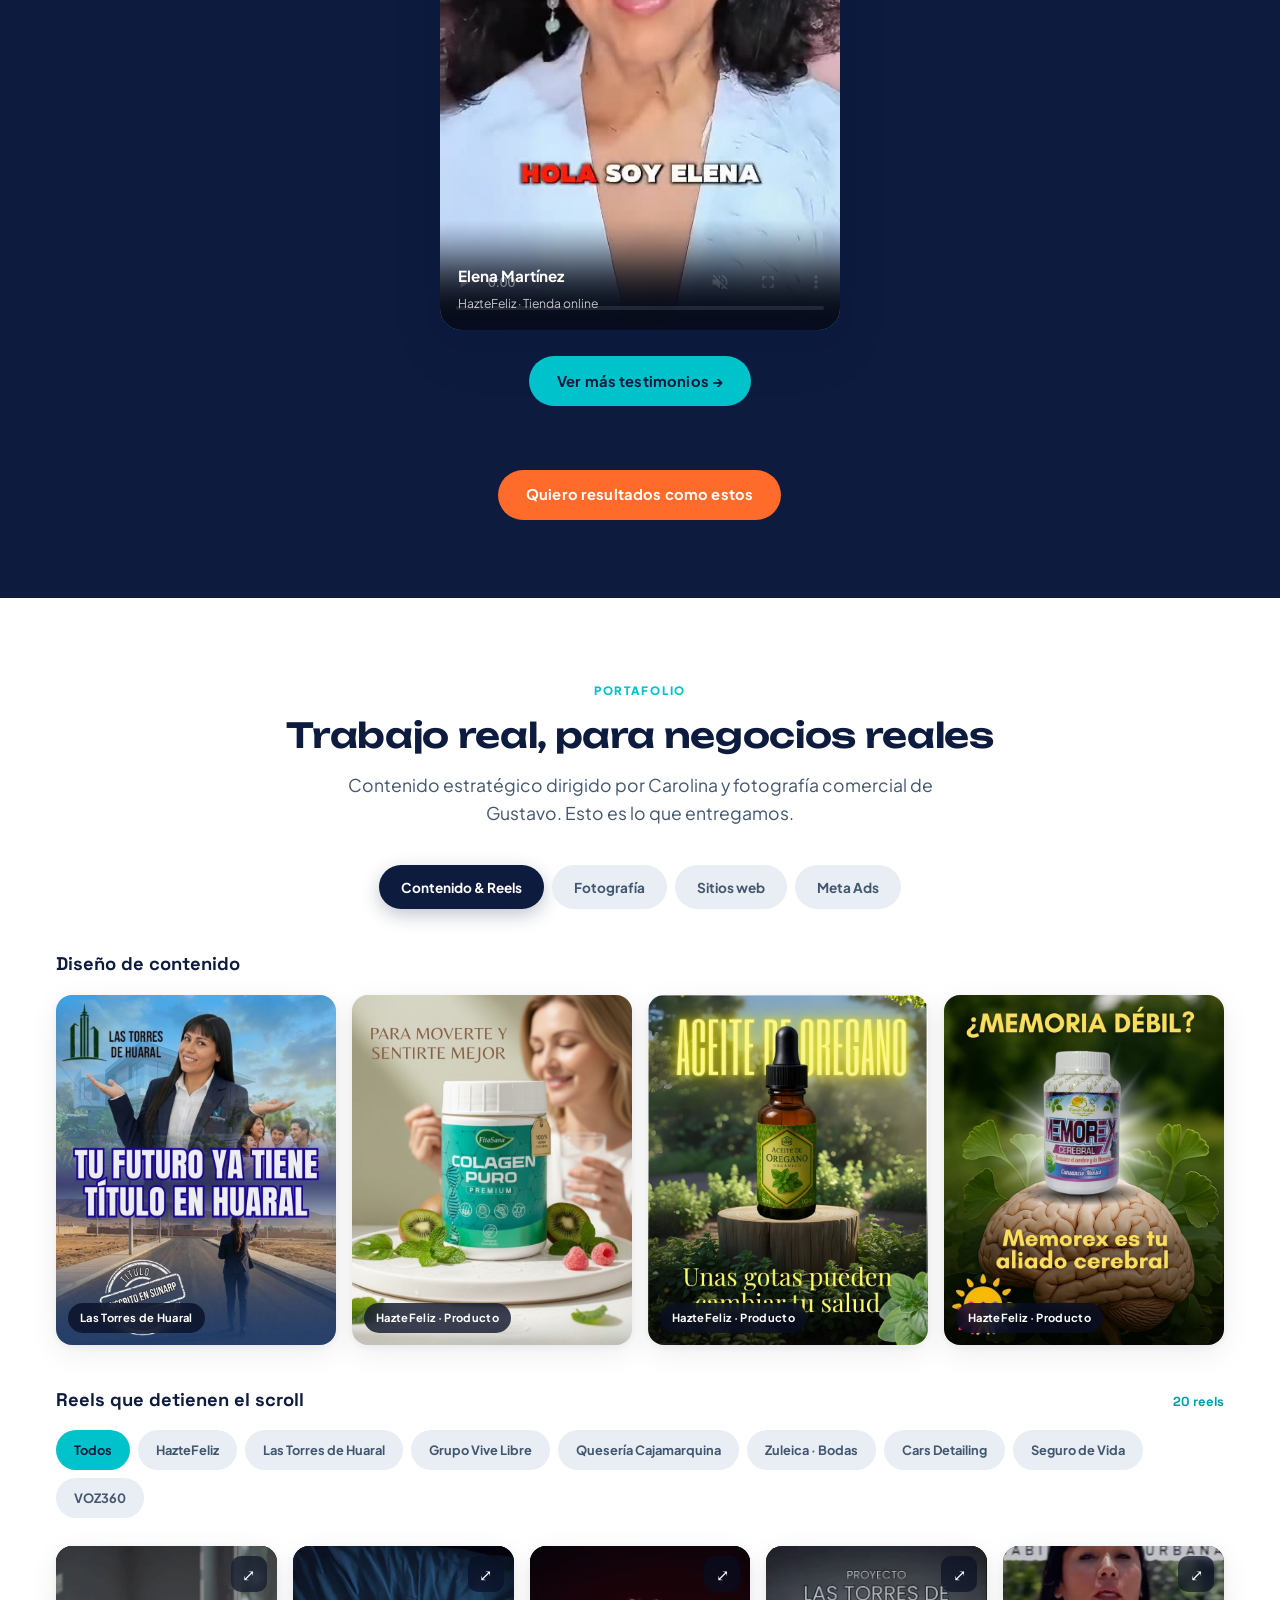
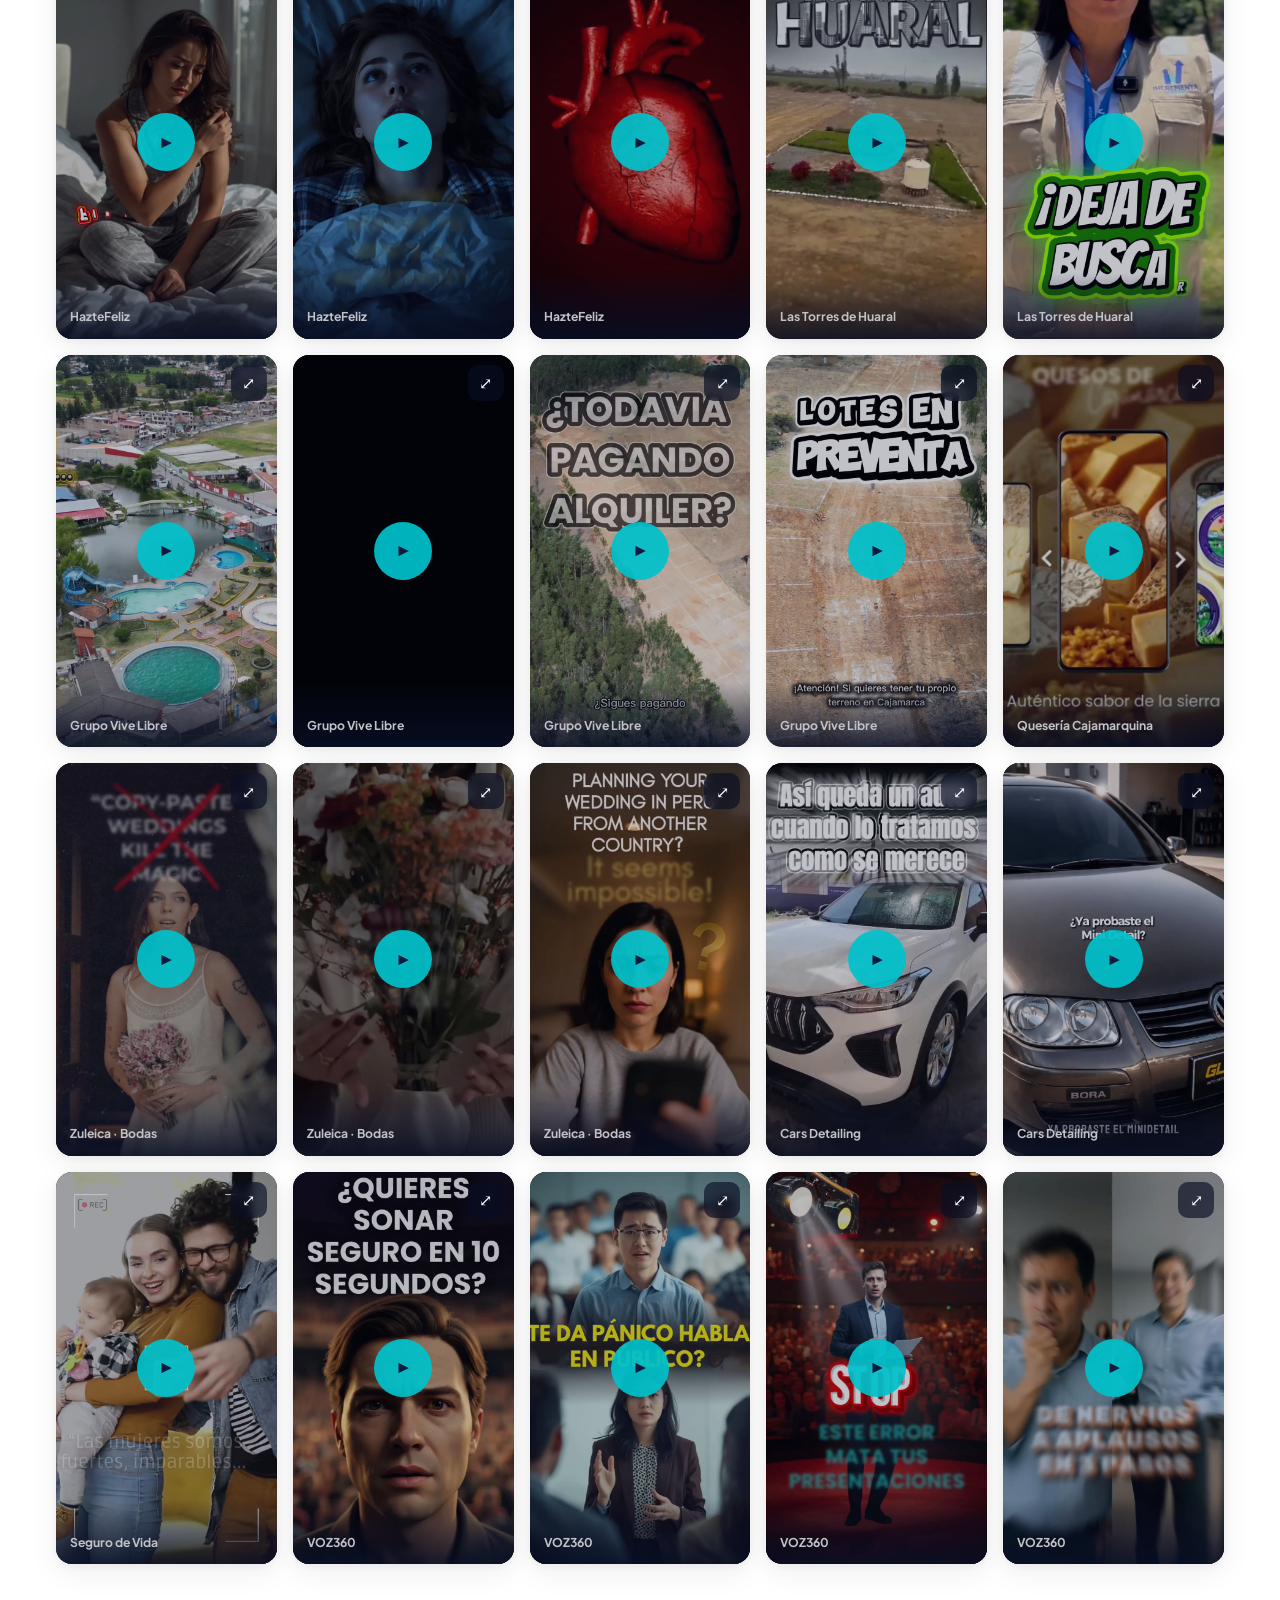
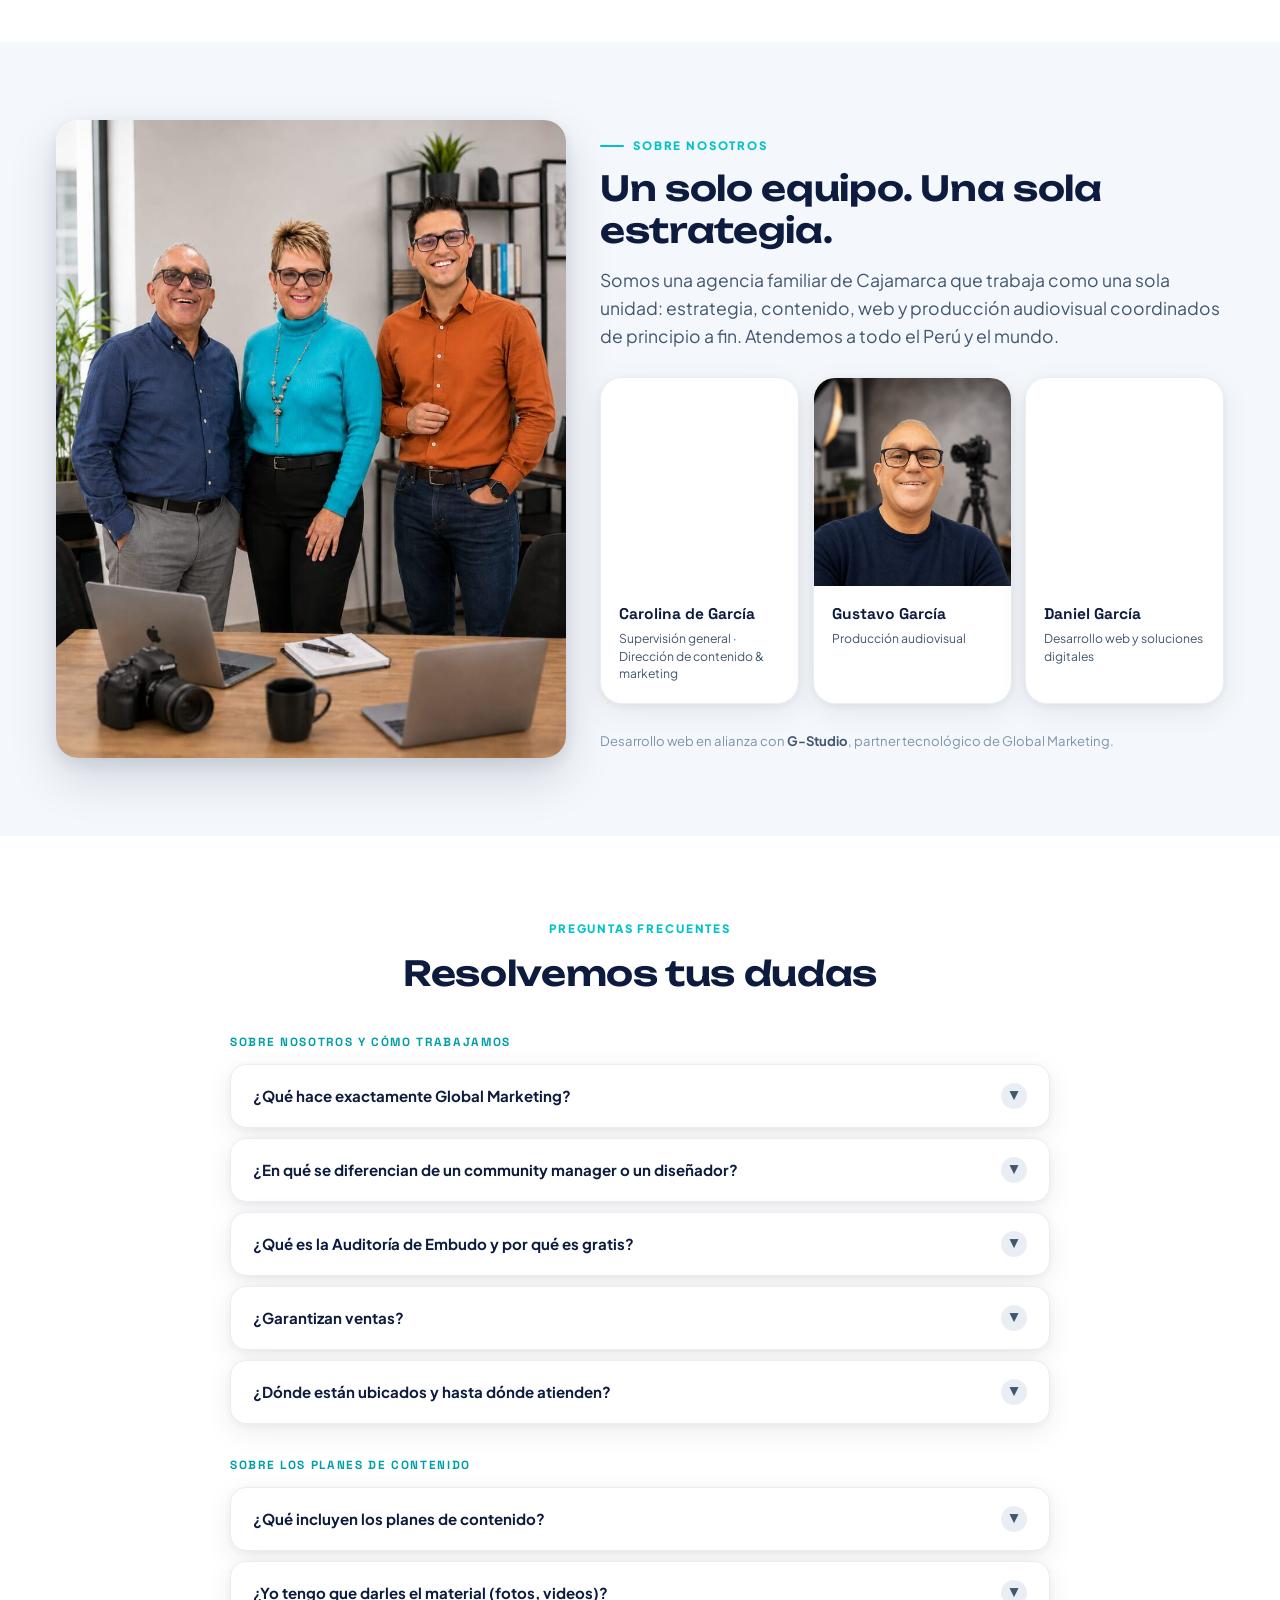
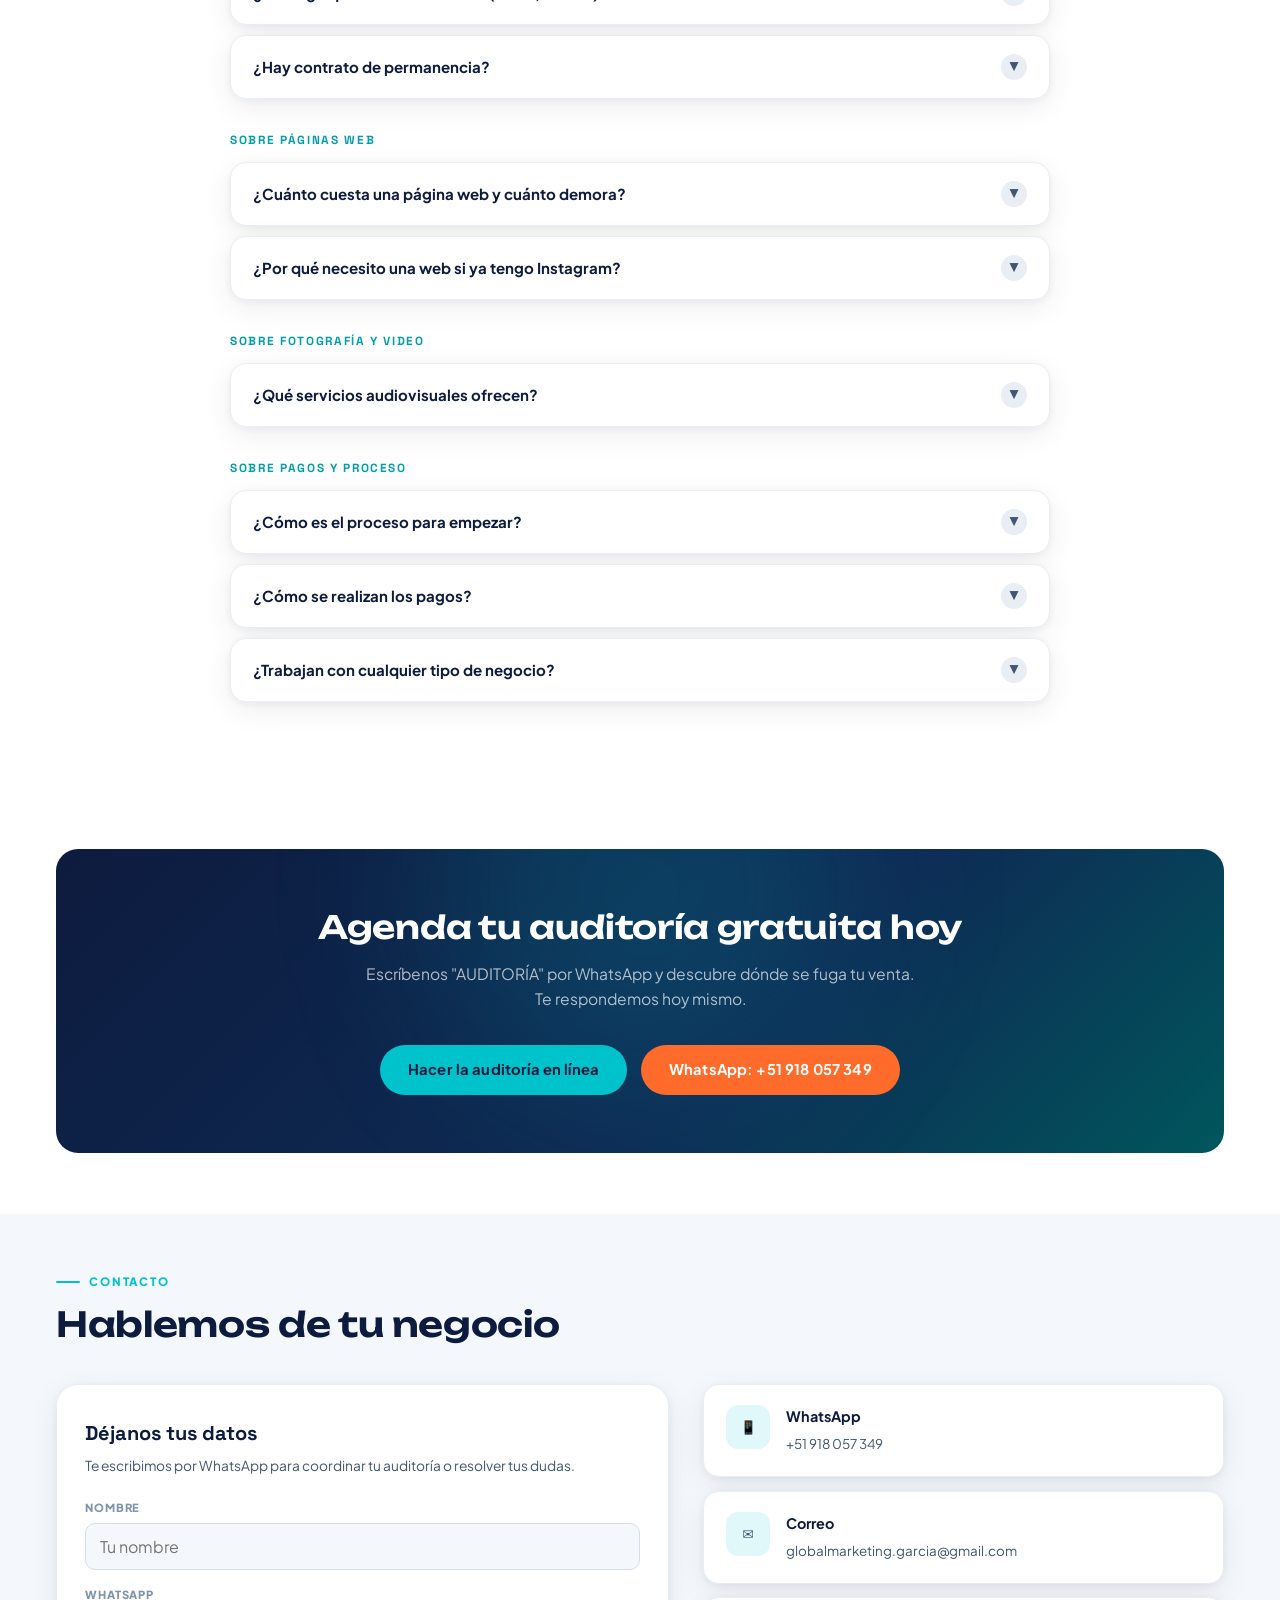
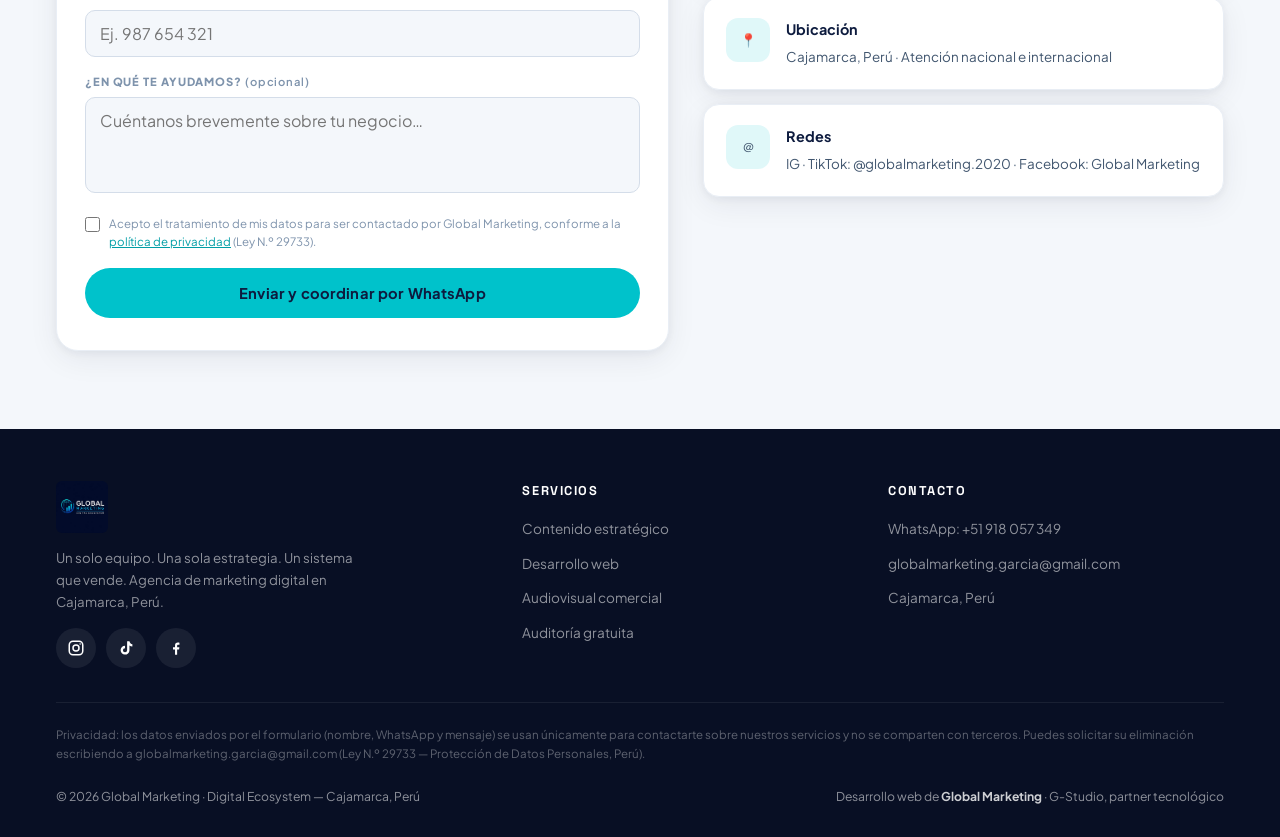
==== commit 9743d93a: "Actualización 009" ====
--- a/index.html
+++ b/index.html
@@ -117,7 +117,7 @@
 <div class="clients">
   <span class="lbl">Confiaron en nosotros</span>
   <div class="marquee">
-    <div class="marquee-track"><div class="marquee-group"><span>HazteFeliz</span><span>Las Torres de Huaral</span><span>Grupo Vive Libre</span><span>Quesería Cajamarquina</span><span>FitoSana</span><span>DBel</span><span>Oasis de la Salud</span><span>Zuleica · Bodas</span></div><div class="marquee-group"><span>HazteFeliz</span><span>Las Torres de Huaral</span><span>Grupo Vive Libre</span><span>Quesería Cajamarquina</span><span>FitoSana</span><span>DBel</span><span>Oasis de la Salud</span><span>Zuleica · Bodas</span></div></div>
+    <div class="marquee-track"><div class="marquee-group"><span>HazteFeliz</span><span>Las Torres de Huaral</span><span>Grupo Vive Libre</span><span>Quesería Cajamarquina</span><span>Zuleica · Bodas</span><span>Cars Detailing</span><span>Seguro de Vida</span><span>VOZ360</span></div><div class="marquee-group"><span>HazteFeliz</span><span>Las Torres de Huaral</span><span>Grupo Vive Libre</span><span>Quesería Cajamarquina</span><span>Zuleica · Bodas</span><span>Cars Detailing</span><span>Seguro de Vida</span><span>VOZ360</span></div></div>
   </div>
 </div>
 
@@ -493,11 +493,14 @@
 
     <!-- ── Panel: Contenido & Reels ── -->
     <div class="tab-panel active" id="pfContenido" data-panel-group="pfTabs">
+      <div class="reel-head reveal">
+        <h3>Diseño de contenido</h3>
+      </div>
       <div class="pf-grid">
-        <figure class="pf-item reveal" data-delay="0"><img src="assets/img/portafolio/contenido/torres-huaral.jpg" alt="Diseño para Las Torres de Huaral" loading="lazy" decoding="async"><figcaption class="pf-tag">Las Torres de Huaral</figcaption></figure>
-        <figure class="pf-item reveal" data-delay="70"><img src="assets/img/portafolio/contenido/fitosana.jpg" alt="Diseño para FitoSana" loading="lazy" decoding="async"><figcaption class="pf-tag">FitoSana</figcaption></figure>
-        <figure class="pf-item reveal" data-delay="140"><img src="assets/img/portafolio/contenido/dbel-oregano.jpg" alt="Diseño para DBel" loading="lazy" decoding="async"><figcaption class="pf-tag">DBel</figcaption></figure>
-        <figure class="pf-item reveal" data-delay="210"><img src="assets/img/portafolio/contenido/memorex.jpg" alt="Diseño para Oasis de la Salud" loading="lazy" decoding="async"><figcaption class="pf-tag">Oasis de la Salud</figcaption></figure>
+        <figure class="pf-item reveal" data-delay="0"><img src="assets/img/portafolio/contenido/torres-huaral.jpg" alt="Diseño de contenido para Las Torres de Huaral" loading="lazy" decoding="async"><figcaption class="pf-tag">Las Torres de Huaral</figcaption></figure>
+        <figure class="pf-item reveal" data-delay="70"><img src="assets/img/portafolio/contenido/haztefeliz-colageno.jpg" alt="Diseño de producto para HazteFeliz" loading="lazy" decoding="async"><figcaption class="pf-tag">HazteFeliz · Producto</figcaption></figure>
+        <figure class="pf-item reveal" data-delay="140"><img src="assets/img/portafolio/contenido/haztefeliz-oregano.jpg" alt="Diseño de producto para HazteFeliz" loading="lazy" decoding="async"><figcaption class="pf-tag">HazteFeliz · Producto</figcaption></figure>
+        <figure class="pf-item reveal" data-delay="210"><img src="assets/img/portafolio/contenido/haztefeliz-memorex.jpg" alt="Diseño de producto para HazteFeliz" loading="lazy" decoding="async"><figcaption class="pf-tag">HazteFeliz · Producto</figcaption></figure>
       </div>
 
       <div class="reel-head reveal">
--- a/assets/css/styles.css
+++ b/assets/css/styles.css
@@ -74,8 +74,14 @@
 .nav.scrolled{background:rgba(13,27,62,.9);backdrop-filter:blur(16px);
   -webkit-backdrop-filter:blur(16px);box-shadow:0 4px 30px rgba(0,0,0,.28);padding:9px 0}
 .nav-inner{display:flex;align-items:center;justify-content:space-between;gap:20px}
-.nav-logo img{height:38px;width:auto;display:block}
-@media(min-width:600px){.nav-logo img{height:44px}}
+.nav-logo img{height:52px;width:auto;display:block;
+  transition:height .3s var(--ease-out)}
+@media(min-width:600px){.nav-logo img{height:64px}}
+@media(min-width:1024px){.nav-logo img{height:72px}}
+/* Al hacer scroll el nav se compacta: el logo se reduce un poco */
+.nav.scrolled .nav-logo img{height:46px}
+@media(min-width:600px){.nav.scrolled .nav-logo img{height:54px}}
+@media(min-width:1024px){.nav.scrolled .nav-logo img{height:58px}}
 .nav-links{display:none;align-items:center;gap:26px;list-style:none}
 .nav-links a{color:rgba(255,255,255,.78);font-size:.86rem;font-weight:600;
   position:relative;transition:color .2s;padding:4px 0}
@@ -112,9 +118,29 @@
    contenido (.hero-inner z-index:2), sin tapar las animaciones. */
 .hero-bg{position:absolute;inset:0;z-index:0;pointer-events:none;
   background:url('../img/hero-bg.jpg') center/cover no-repeat}
+/* En móvil (≤767px) se usa la imagen vertical con el logo en la pared */
+@media(max-width:767px){
+  .hero-bg{background-image:url('../img/hero-bg-mobile.jpg')}
+}
 .hero-bg::after{content:'';position:absolute;inset:0;
-  background:linear-gradient(180deg,rgba(13,27,62,.82),rgba(8,15,36,.9)),
-             radial-gradient(ellipse at 50% 40%,rgba(13,27,62,.55),rgba(13,27,62,.88))}
+  background:rgba(13,27,62,.42)}
+/* Refuerzo de legibilidad SOLO tras el texto, sin oscurecer la foto en
+   general. Más denso y algo desplazado hacia abajo, donde va el subtítulo. */
+.hero-inner::before{content:'';position:absolute;inset:-12% -16%;z-index:-1;
+  background:radial-gradient(ellipse 62% 62% at 50% 52%,
+    rgba(8,15,36,.78),rgba(8,15,36,.45) 55%,rgba(8,15,36,0) 82%);
+  pointer-events:none}
+/* En móvil el texto es más alto/estrecho: se usa un velo vertical que
+   protege todo el bloque de texto y deja ver la parte inferior de la foto. */
+@media(max-width:767px){
+  .hero-bg::after{background:rgba(13,27,62,.42)}
+  .hero-inner::before{inset:-6% -20%;
+    background:linear-gradient(180deg,
+      rgba(8,15,36,.45) 0%,
+      rgba(8,15,36,.78) 34%,
+      rgba(8,15,36,.78) 72%,
+      rgba(8,15,36,.25) 100%)}
+}
 .hero::before,.hero::after{content:'';position:absolute;border-radius:50%;
   filter:blur(90px);opacity:.55;pointer-events:none;will-change:transform}
 .hero::before{width:600px;height:600px;background:rgba(0,194,203,.18);
@@ -397,9 +423,13 @@
   pointer-events:none;will-change:opacity,transform}
 .tcard.current{opacity:1;transform:translateX(0);pointer-events:auto}
 .tcard.leaving{opacity:0;transform:translateX(-30px)}
-.tcard-head{display:flex;align-items:center;gap:14px;margin-bottom:16px}
-.tcard-head img{width:56px;height:56px;border-radius:50%;object-fit:cover;
-  border:2px solid var(--teal)}
+.tcard-head{display:flex;align-items:center;gap:18px;margin-bottom:18px}
+.tcard-head img{width:92px;height:92px;border-radius:50%;object-fit:cover;
+  object-position:center top;border:3px solid var(--teal);flex-shrink:0;
+  box-shadow:0 6px 20px rgba(0,194,203,.25)}
+@media(min-width:640px){
+  .tcard-head img{width:120px;height:120px}
+}
 .tcard-head b{display:block;font-size:.97rem;color:#fff}
 .tcard-head span{font-size:.78rem;color:var(--teal)}
 .tcard-views{margin-left:auto;font-size:.7rem;font-weight:700;color:var(--teal);
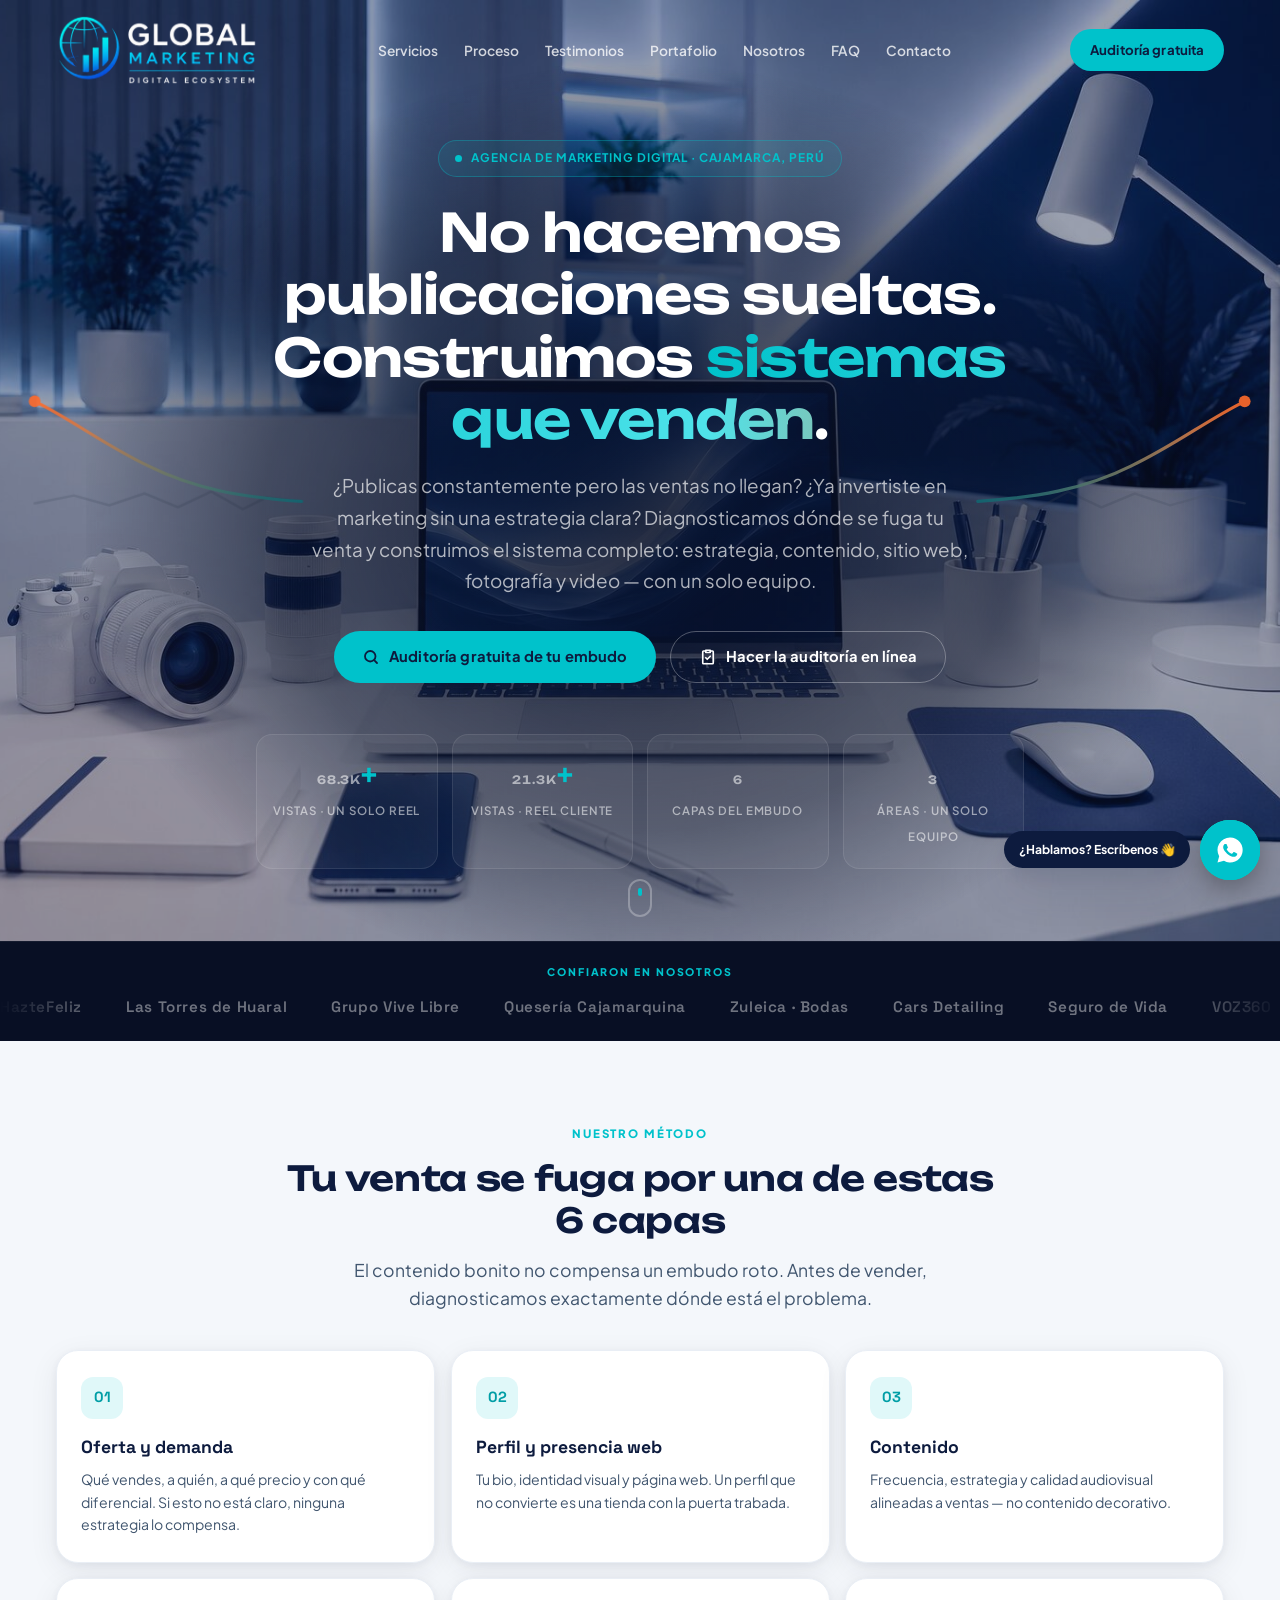
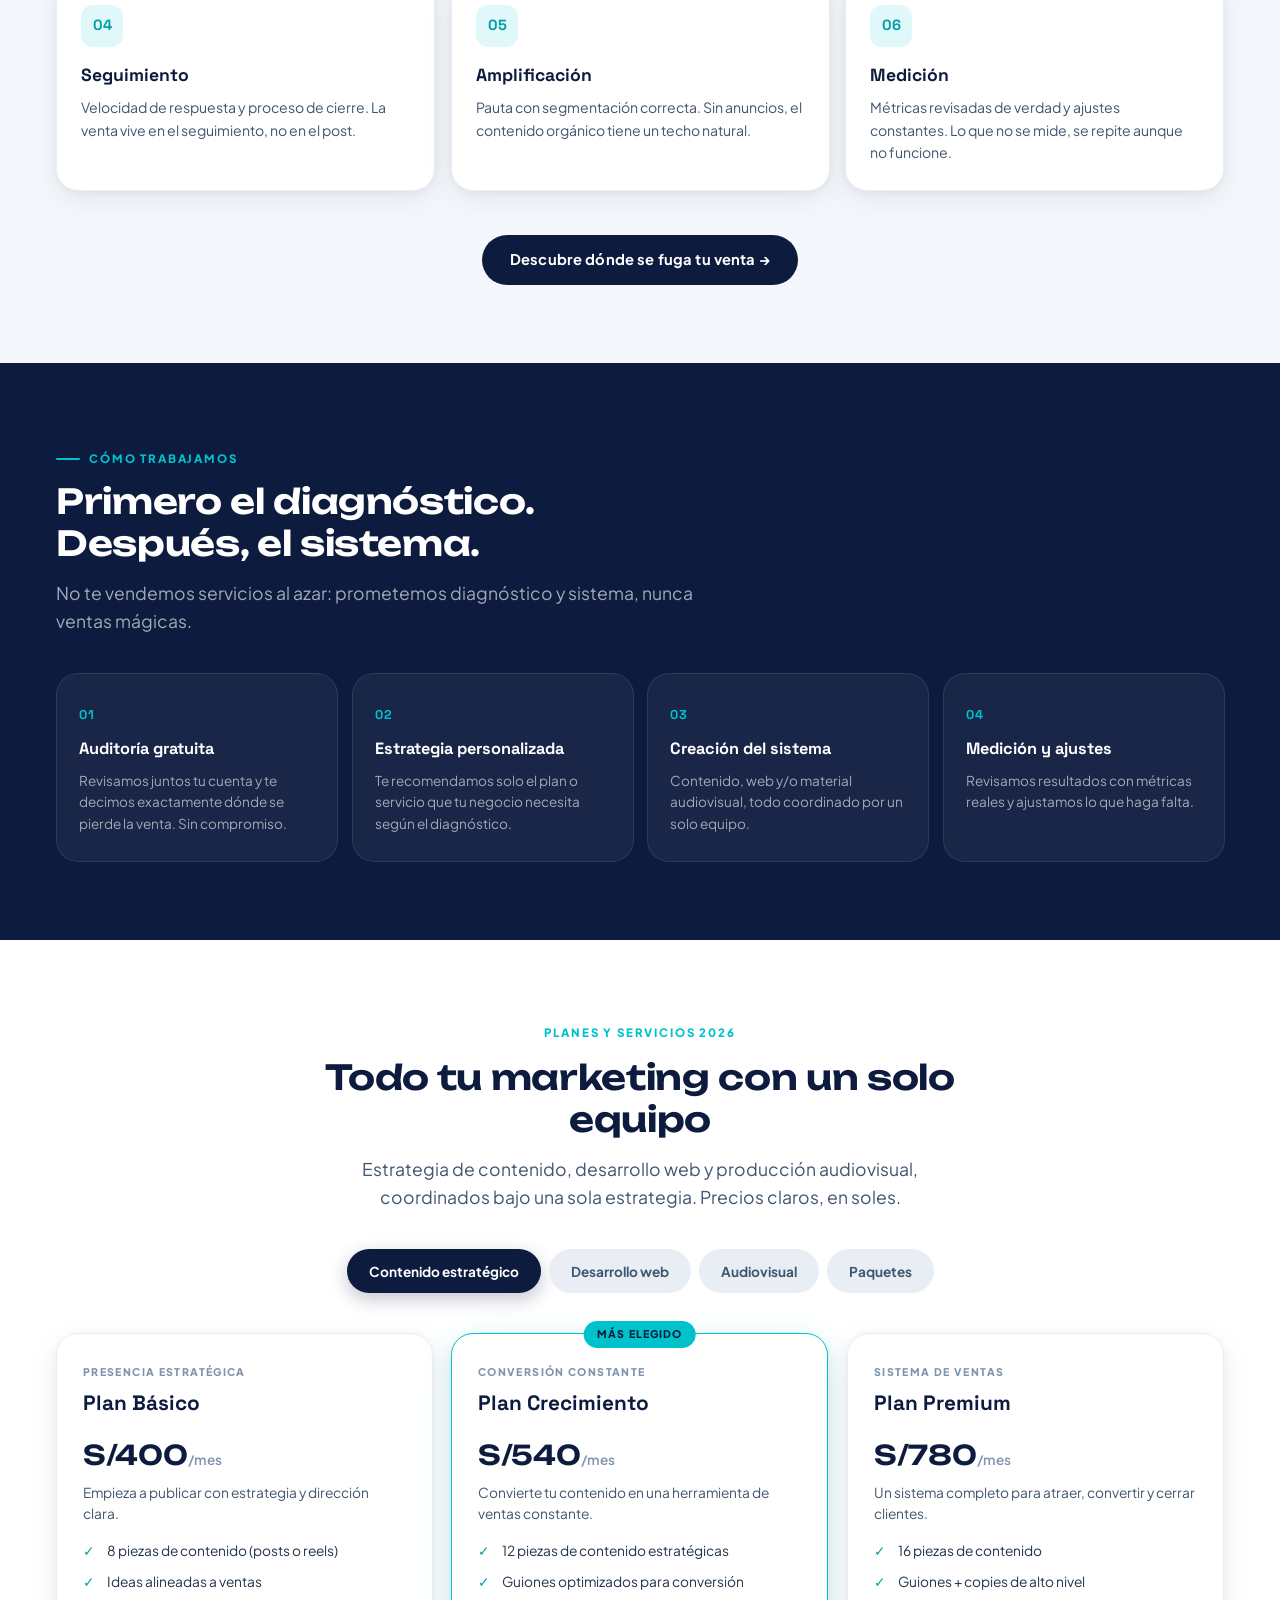
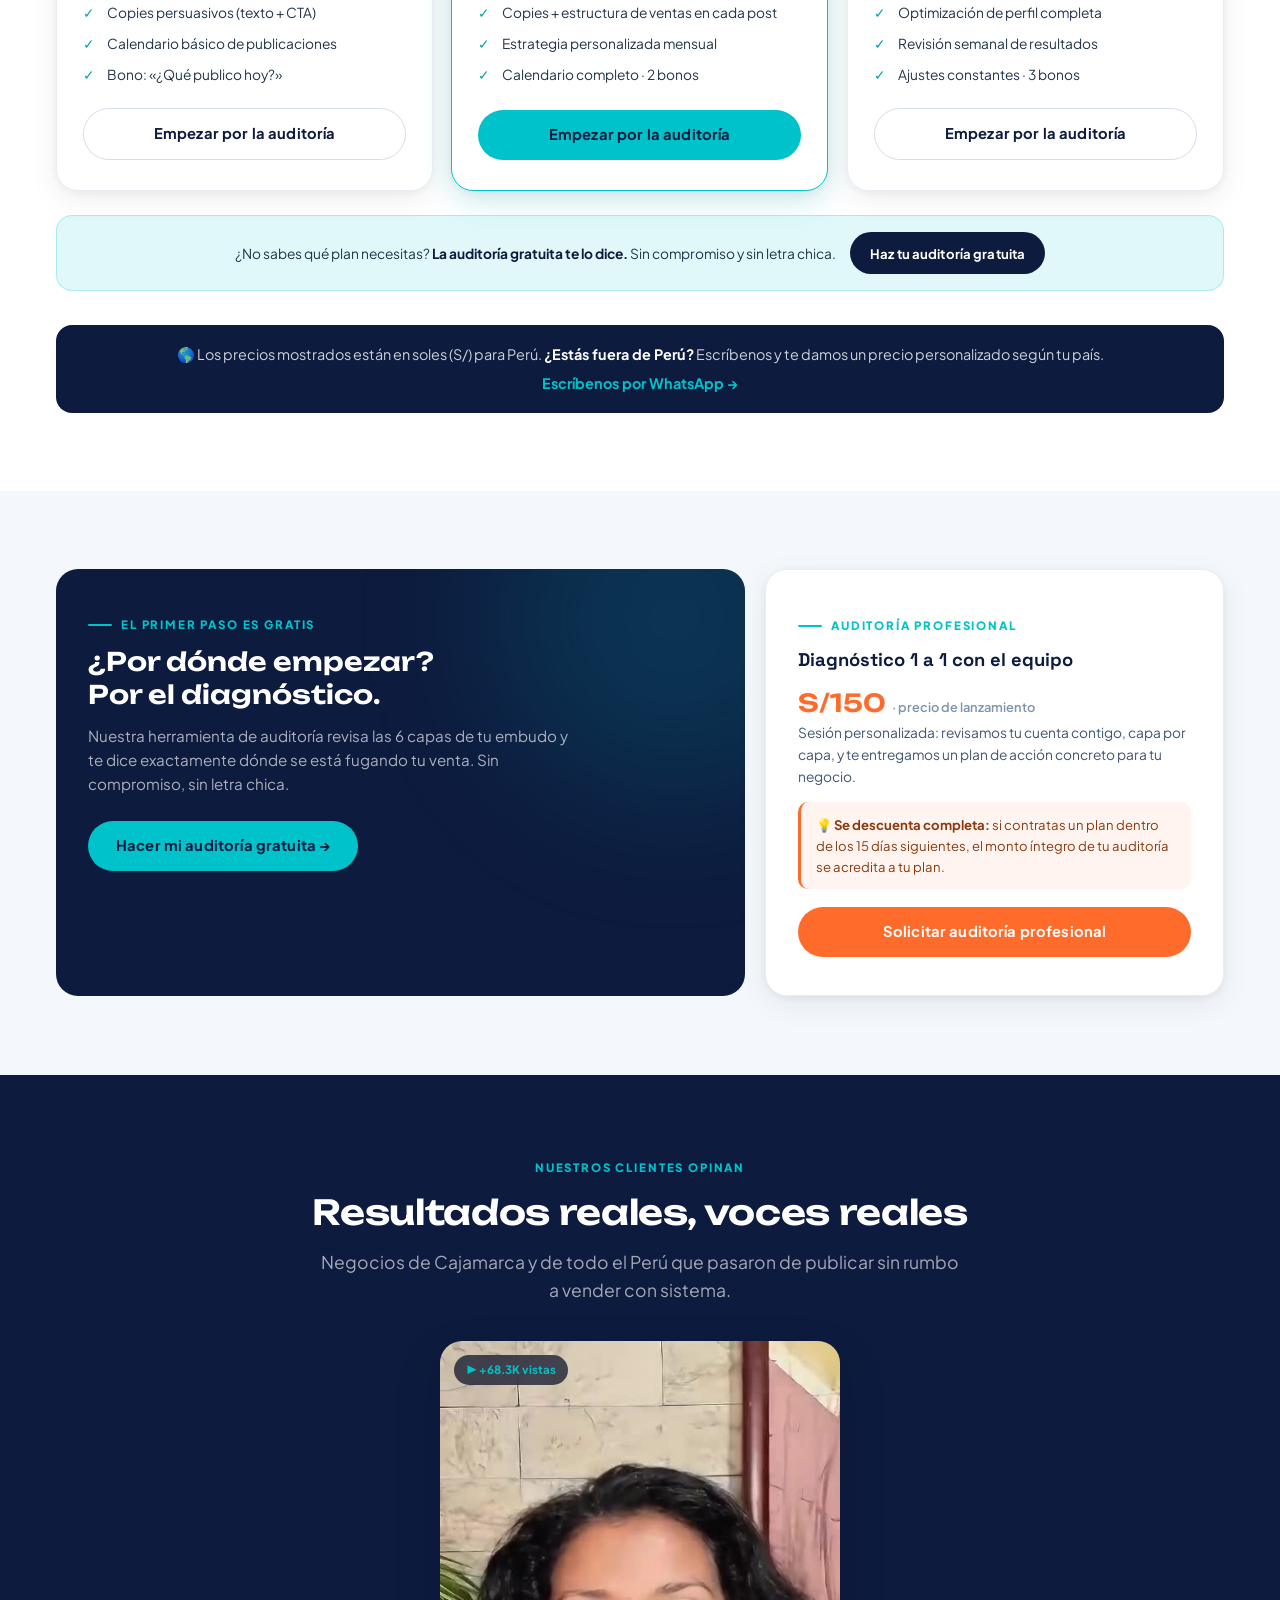
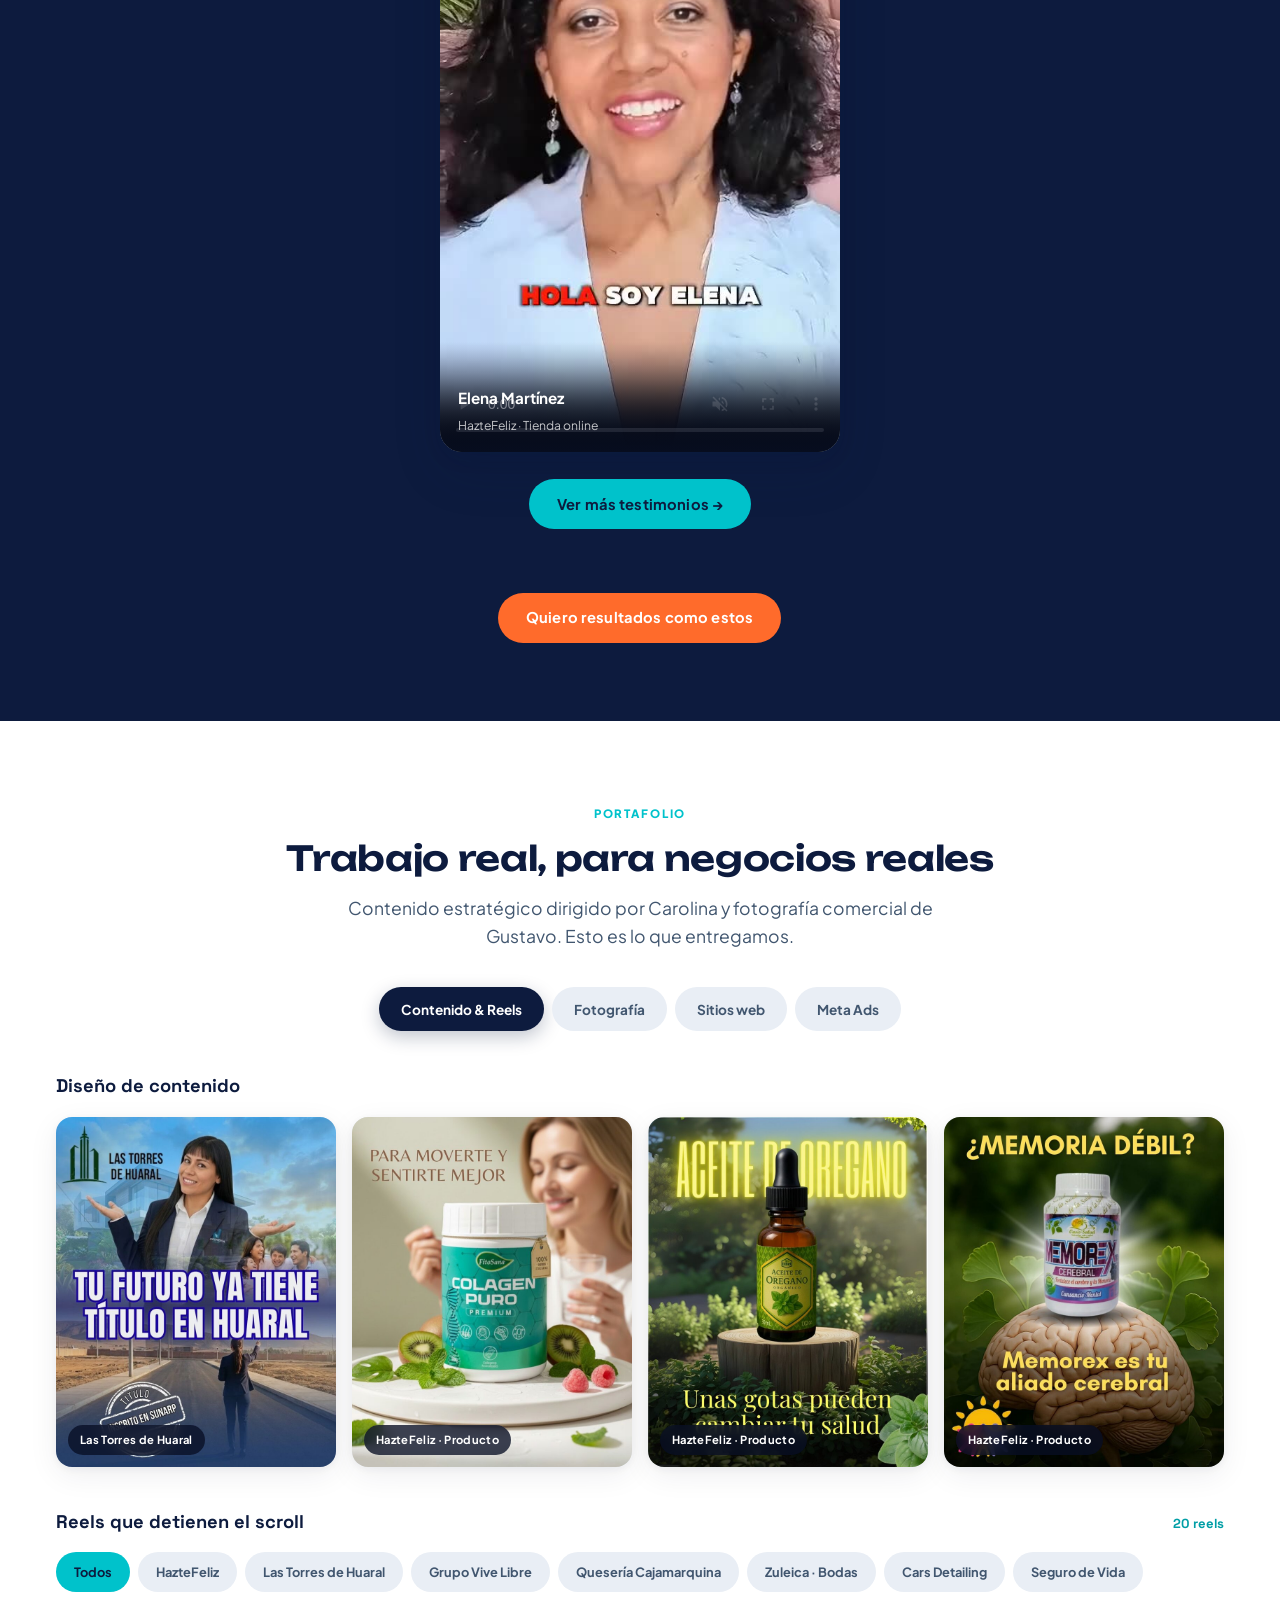
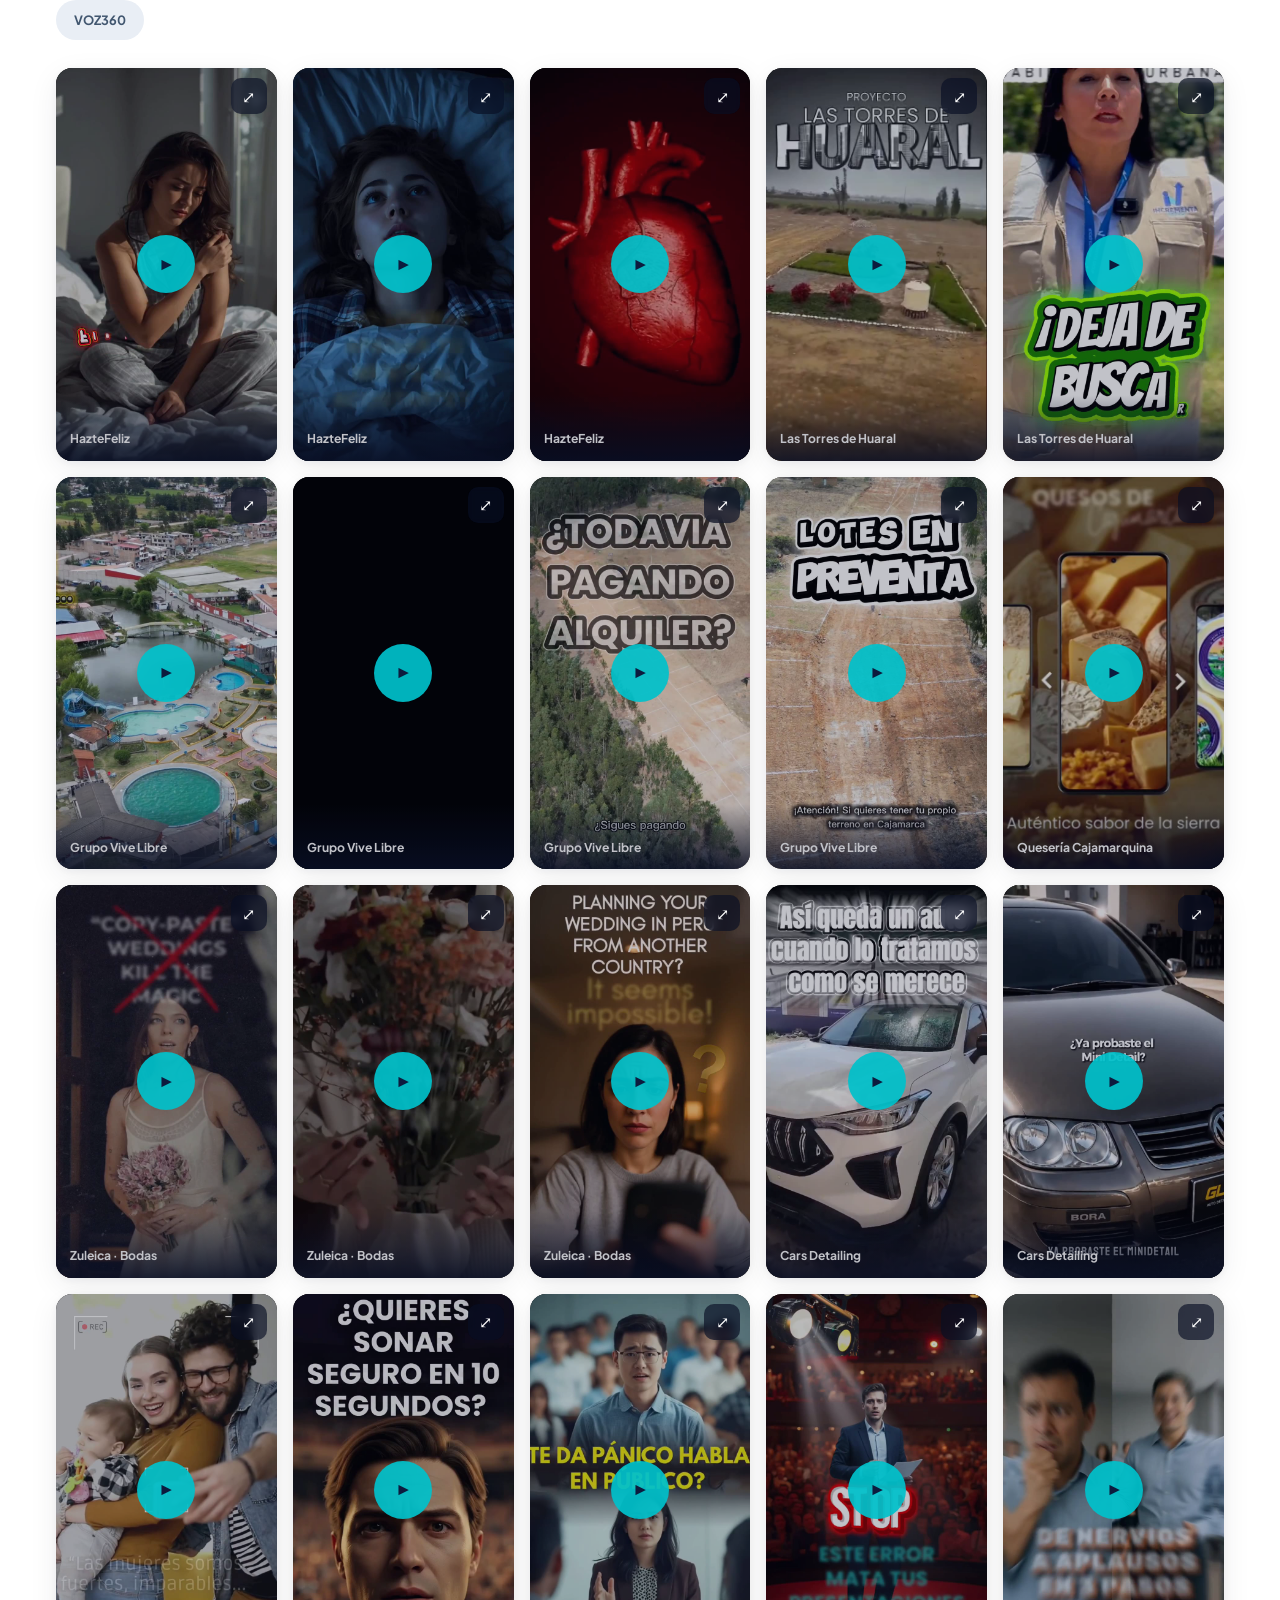
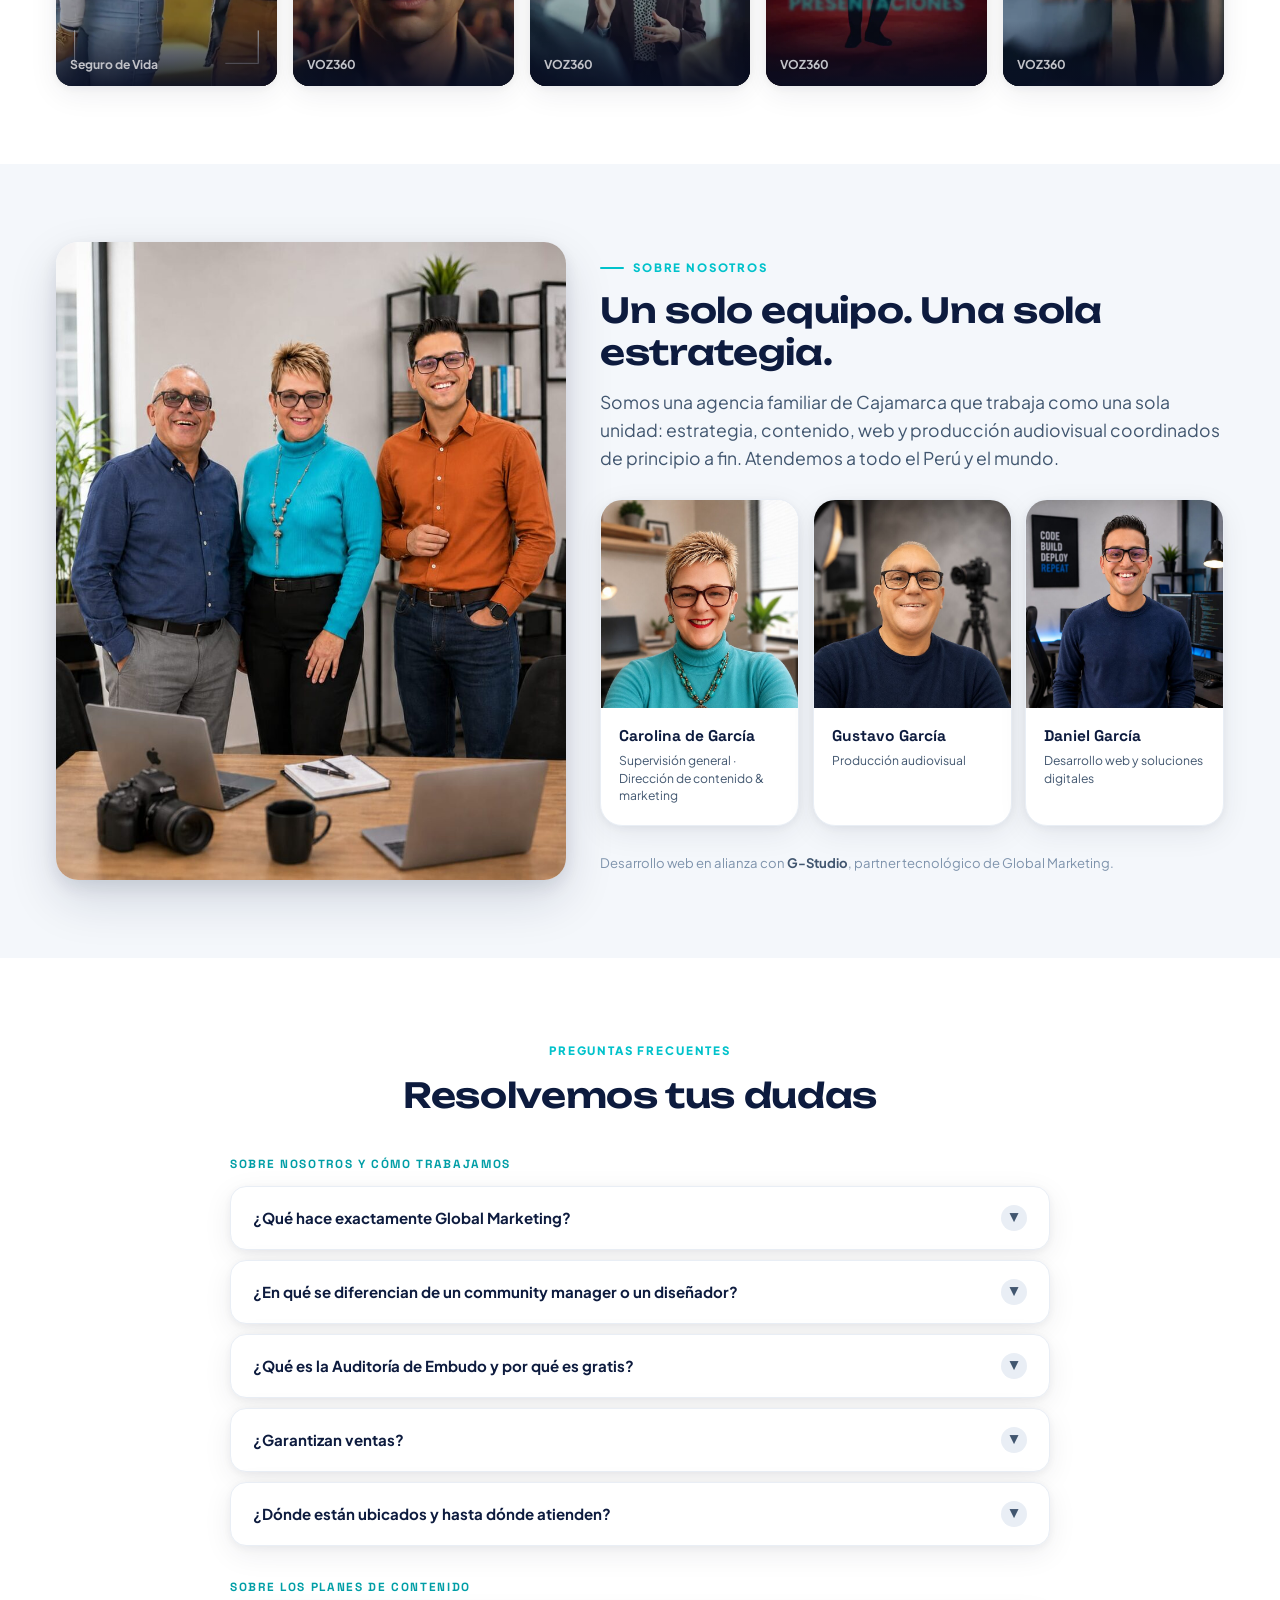
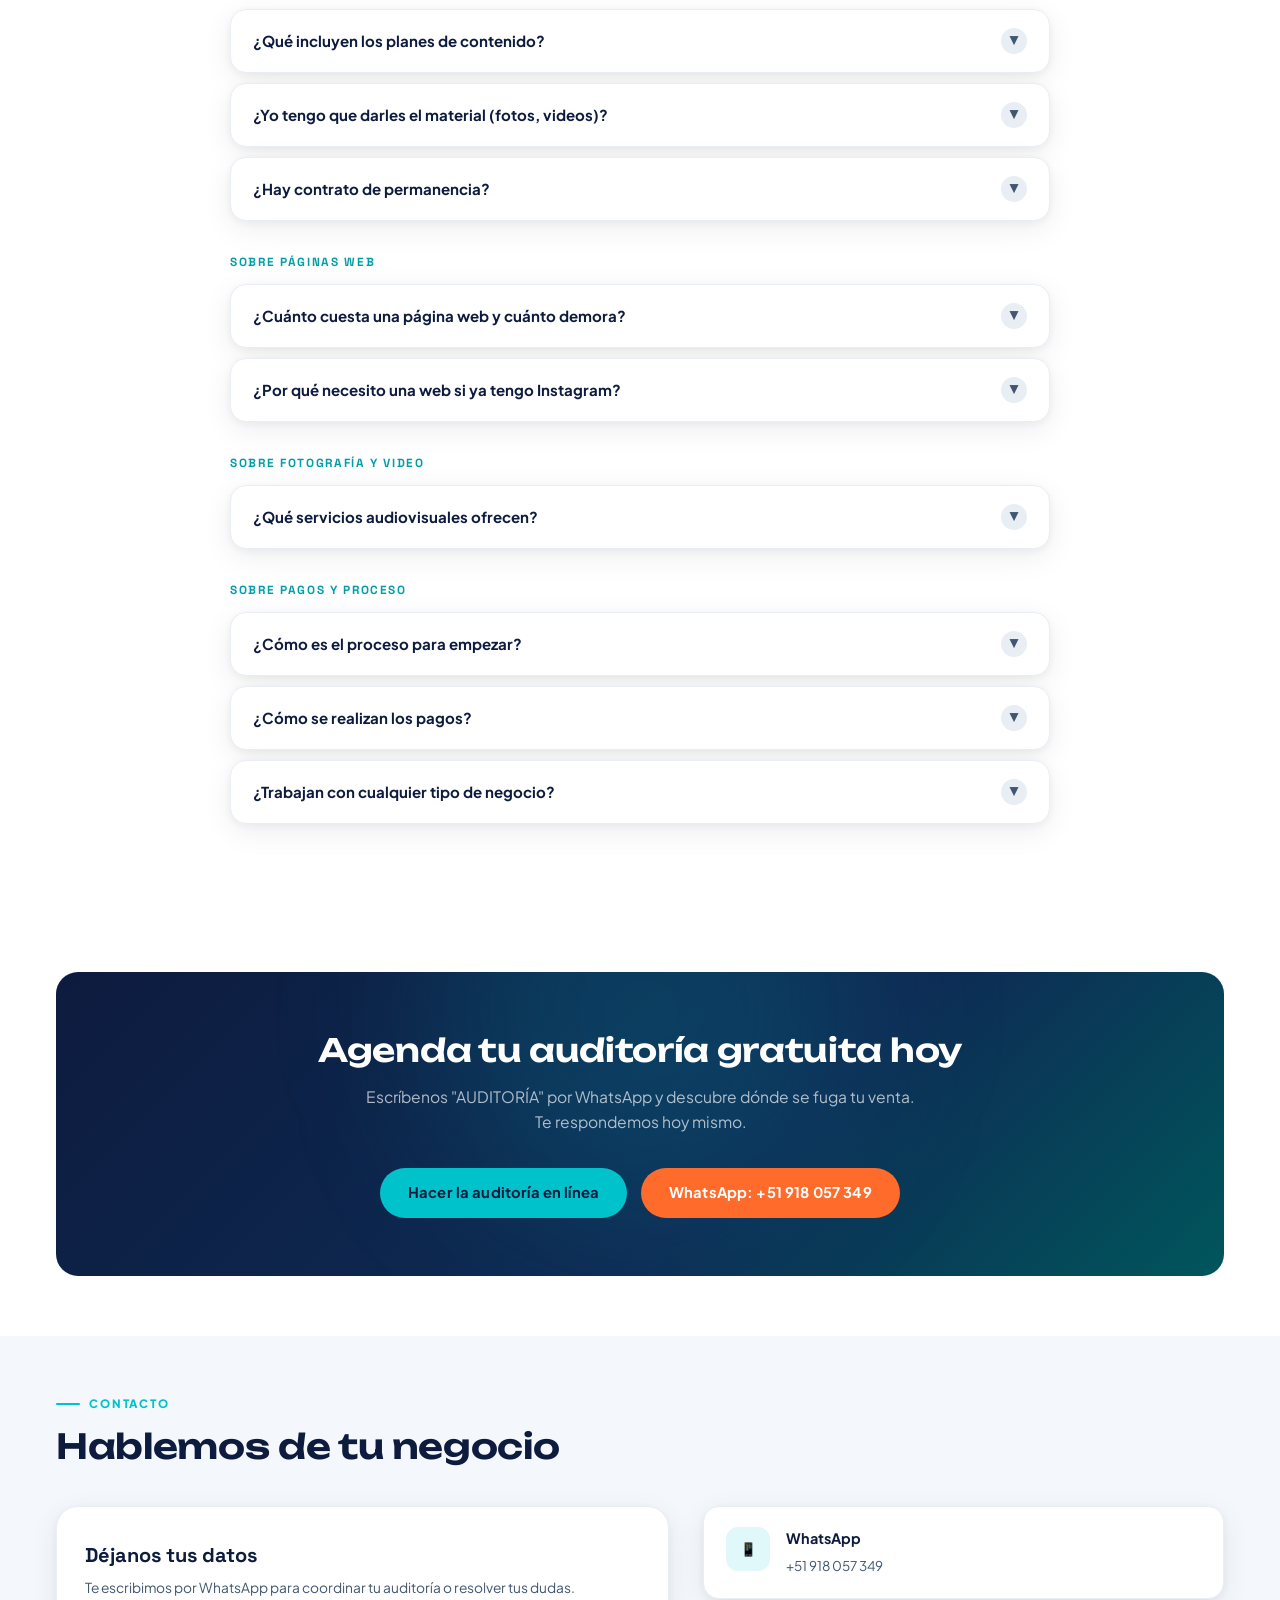
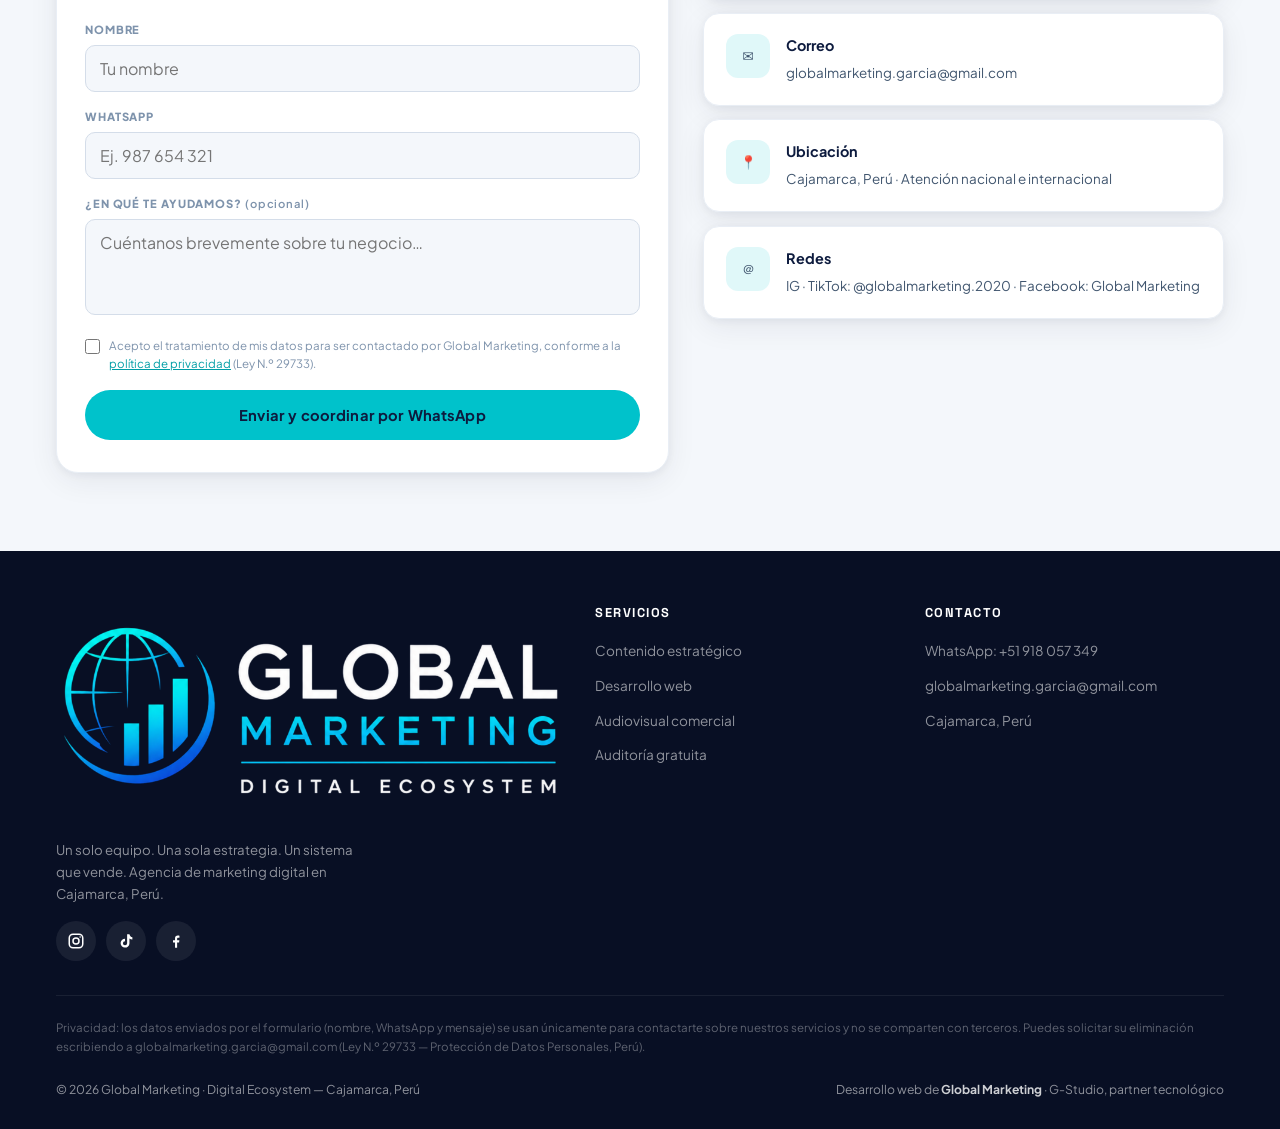
==== commit b5563fdb: "Actualización 010" ====
--- a/index.html
+++ b/index.html
@@ -31,7 +31,23 @@
      El sitio funciona igual sin ellos; nada que cambiar después
      en el resto del código.
      ══════════════════════════════════════════════════════════ -->
-<!-- [META PIXEL — pendiente de ID] -->
+<!-- Meta Pixel Code -->
+<script>
+!function(f,b,e,v,n,t,s)
+{if(f.fbq)return;n=f.fbq=function(){n.callMethod?
+n.callMethod.apply(n,arguments):n.queue.push(arguments)};
+if(!f._fbq)f._fbq=n;n.push=n;n.loaded=!0;n.version='2.0';
+n.queue=[];t=b.createElement(e);t.async=!0;
+t.src=v;s=b.getElementsByTagName(e)[0];
+s.parentNode.insertBefore(t,s)}(window, document,'script',
+'https://connect.facebook.net/en_US/fbevents.js');
+fbq('init', '1048777484761107');
+fbq('track', 'PageView');
+</script>
+<noscript><img height="1" width="1" style="display:none"
+src="https://www.facebook.com/tr?id=1048777484761107&ev=PageView&noscript=1"
+/></noscript>
+<!-- End Meta Pixel Code -->
 <!-- [GA4 — pendiente de propiedad] -->
 </head>
 <body>
@@ -239,7 +255,7 @@
           <ul>
             <li>Landing page profesional</li>
             <li>SEO incluido</li>
-            <li>Hosting gratuito</li>
+            <li>Hosting gratis (1er año)</li>
             <li>Entrega en 5–7 días</li>
           </ul>
           <a class="btn btn-ghost-navy" href="https://wa.me/51918057349?text=Hola%2C%20quiero%20informaci%C3%B3n%20sobre%20una%20p%C3%A1gina%20WEB%20%28Web%20B%C3%A1sico%29" target="_blank" rel="noopener">Escríbenos</a>
@@ -253,7 +269,7 @@
           <ul>
             <li>Sitio web multipágina</li>
             <li>SEO incluido</li>
-            <li>Hosting gratuito</li>
+            <li>Hosting gratis (1er año)</li>
             <li>Entrega en 10–14 días</li>
           </ul>
           <a class="btn btn-teal" href="https://wa.me/51918057349?text=Hola%2C%20quiero%20informaci%C3%B3n%20sobre%20una%20p%C3%A1gina%20WEB%20%28Web%20Profesional%29" target="_blank" rel="noopener">Escríbenos</a>
@@ -276,11 +292,67 @@
         <div class="mini"><span>Invitaciones digitales (bodas y eventos)</span><b>desde S/300</b></div>
         <div class="mini"><span>Sitios para asesores inmobiliarios</span><b>desde S/600</b></div>
         <div class="mini"><span>SEO técnico y optimización</span><b>desde S/200</b></div>
-        <div class="mini"><span>Mantenimiento mensual</span><b>desde S/80/mes</b></div>
         <div class="mini"><span>Código limpio · sin plantillas genéricas</span><b>Incluido</b></div>
         <div class="mini"><span>100% responsivo (perfecto en celular)</span><b>Incluido</b></div>
       </div>
       <div class="plan-note">Tu negocio con local propio en internet, <b>vendiendo 24/7</b>. <a class="btn btn-navy" style="margin-left:12px;min-height:42px;padding:9px 20px;font-size:.82rem" href="https://wa.me/51918057349?text=Hola%2C%20quiero%20informaci%C3%B3n%20sobre%20una%20p%C3%A1gina%20WEB" target="_blank" rel="noopener">Escríbenos por WhatsApp</a></div>
+
+      <!-- ── Mantenimiento web ── -->
+      <div class="maint-head">
+        <span class="eyebrow">Mantenimiento web</span>
+        <h3 class="maint-title">Una web abandonada <span class="accent-teal">deja de vender</span></h3>
+        <p class="maint-sub">Mantenemos tu sitio seguro, rápido y actualizado con tus nuevos productos, precios y materiales. Elige el nivel según cuánto cambie tu negocio.</p>
+      </div>
+      <div class="plans">
+        <div class="plan">
+          <span class="plan-kicker">Seguridad y respaldo</span>
+          <h3>Esencial</h3>
+          <div class="plan-price">S/80<small>/mes</small></div>
+          <ul>
+            <li>Hosting y dominio monitoreados</li>
+            <li>SSL vigente</li>
+            <li>Actualizaciones de seguridad</li>
+            <li>Copias de respaldo</li>
+            <li>1 cambio menor al mes (texto, precio, foto u horario)</li>
+          </ul>
+          <a class="btn btn-ghost-navy" href="https://wa.me/51918057349?text=Hola%2C%20quiero%20informaci%C3%B3n%20sobre%20MANTENIMIENTO%20web%20(Esencial)" target="_blank" rel="noopener">Escríbenos</a>
+        </div>
+        <div class="plan featured">
+          <span class="plan-flag">El más elegido</span>
+          <span class="plan-kicker">Actualización activa</span>
+          <h3>Activo</h3>
+          <div class="plan-price">S/150<small>/mes</small></div>
+          <ul>
+            <li>Todo lo del Esencial</li>
+            <li><b>1 hora al mes</b> de cambios: nuevos productos, servicios, fotos y promociones</li>
+            <li>Revisión de velocidad y enlaces rotos</li>
+            <li>Informe mensual de visitas</li>
+          </ul>
+          <a class="btn btn-teal" href="https://wa.me/51918057349?text=Hola%2C%20quiero%20informaci%C3%B3n%20sobre%20MANTENIMIENTO%20web%20(Activo)" target="_blank" rel="noopener">Escríbenos</a>
+        </div>
+        <div class="plan">
+          <span class="plan-kicker">Crecimiento continuo</span>
+          <h3>Pro</h3>
+          <div class="plan-price">S/280<small>/mes</small></div>
+          <ul>
+            <li>Todo lo del Activo</li>
+            <li><b>3 horas al mes</b> de cambios y secciones nuevas</li>
+            <li>1 landing de campaña por trimestre</li>
+            <li>SEO técnico continuo</li>
+            <li>Soporte prioritario en 24 horas</li>
+          </ul>
+          <a class="btn btn-ghost-navy" href="https://wa.me/51918057349?text=Hola%2C%20quiero%20informaci%C3%B3n%20sobre%20MANTENIMIENTO%20web%20(Pro)" target="_blank" rel="noopener">Escríbenos</a>
+        </div>
+      </div>
+      <div class="maint-promos">
+        <span class="maint-promos-title">Promociones vigentes</span>
+        <ul>
+          <li><b>2 meses de mantenimiento GRATIS</b> al contratar cualquier plan web.</li>
+          <li><b>Pago anual: 2 meses gratis</b> en cualquier nivel de mantenimiento.</li>
+          <li><b>Auditoría de embudo gratuita</b> — siempre, para todos.</li>
+        </ul>
+      </div>
+      <p class="maint-foot">El mantenimiento cubre cambios, no proyectos nuevos: rediseños completos, tienda online o integraciones se cotizan aparte. Las horas no se acumulan de un mes a otro.</p>
     </div>
 
     <!-- ── Panel: Audiovisual ── -->
@@ -393,6 +465,8 @@
       </div>
       <div class="plan-note">Web + contenido + audiovisual bajo una sola estrategia. <b>Cero coordinación de tu parte.</b> <a class="btn btn-navy" style="margin-left:12px;min-height:42px;padding:9px 20px;font-size:.82rem" href="https://wa.me/51918057349?text=Hola%2C%20quiero%20informaci%C3%B3n%20sobre%20los%20paquetes%20combinados" target="_blank" rel="noopener">Cotizar mi paquete</a></div>
     </div>
+
+    <p class="intl-note">🌎 Los precios mostrados están en soles (S/) para Perú. <b>¿Estás fuera de Perú?</b> Escríbenos y te damos un precio personalizado según tu país. <a href="https://wa.me/51918057349?text=Hola%2C%20estoy%20fuera%20de%20Per%C3%BA%20y%20quiero%20un%20precio%20personalizado" target="_blank" rel="noopener">Escríbenos por WhatsApp →</a></p>
   </div>
 </section>
 <!-- ════════════ AUDITORÍA ════════════ -->
@@ -669,7 +743,7 @@
 
       <p class="faq-cat">Sobre pagos y proceso</p>
       <div class="faq"><button class="faq-q">¿Cómo es el proceso para empezar?<span class="chev">▼</span></button><div class="faq-a"><div class="faq-a-inner">Muy simple, en 4 pasos: 1) Auditoría gratuita de tu embudo (nos escribes por WhatsApp). 2) Estrategia personalizada según tu diagnóstico. 3) Creación del contenido y/o sistema. 4) Revisión y ajustes con métricas reales.</div></div></div>
-      <div class="faq"><button class="faq-q">¿Cómo se realizan los pagos?<span class="chev">▼</span></button><div class="faq-a"><div class="faq-a-inner">Para clientes en Perú aceptamos <b>Yape, Plin y transferencia bancaria</b>. Los planes mensuales se pueden coordinar en una o dos cuotas al mes, según lo acordado.</div></div></div>
+      <div class="faq"><button class="faq-q">¿Cómo se realizan los pagos?<span class="chev">▼</span></button><div class="faq-a"><div class="faq-a-inner">Nos adaptamos según tu país:<br><br>🇵🇪 <b>Perú:</b> Yape, Plin o transferencia bancaria en soles.<br>🇻🇪 <b>Venezuela:</b> Pago Móvil, transferencia bancaria nacional o Binance (USDT). Te compartimos los datos al momento de coordinar.<br>🌎 <b>Otros países:</b> PayPal o transferencia bancaria internacional en dólares.<br><br>Los planes mensuales se pueden coordinar en una o dos cuotas al mes, según lo acordado. Escríbenos y vemos juntos la opción más cómoda para ti 😊</div></div></div>
       <div class="faq"><button class="faq-q">¿Trabajan con cualquier tipo de negocio?<span class="chev">▼</span></button><div class="faq-a"><div class="faq-a-inner">Sí: hemos atendido clientes de productos naturales, bodas y eventos, inmobiliarias, educación online, entre otros. Cada estrategia se adapta a tu rubro y a tu tipo de cliente. Si tienes dudas de si aplica para tu negocio, la auditoría gratuita nos lo dice rápidamente.</div></div></div>
     </div>
   </div>
@@ -746,7 +820,7 @@
   <div class="container">
     <div class="footer-top">
       <div class="footer-logo">
-        <img src="assets/img/logo-dark.jpg" alt="Global Marketing · Digital Ecosystem">
+        <img src="assets/img/logo-banner.png" alt="Global Marketing · Digital Ecosystem">
         <p>Un solo equipo. Una sola estrategia. Un sistema que vende. Agencia de marketing digital en Cajamarca, Perú.</p>
         <div class="socials">
           <a href="https://www.instagram.com/globalmarketing.2020" target="_blank" rel="noopener" aria-label="Instagram"><svg width="18" height="18" viewBox="0 0 24 24" fill="none" stroke="currentColor" stroke-width="2"><rect x="3" y="3" width="18" height="18" rx="5"/><circle cx="12" cy="12" r="4"/><circle cx="17.5" cy="6.5" r="1" fill="currentColor" stroke="none"/></svg></a>
--- a/assets/css/styles.css
+++ b/assets/css/styles.css
@@ -350,6 +350,32 @@
 .mini:hover{transform:translateY(-2px);border-color:rgba(0,194,203,.4)}
 .mini b{color:var(--navy);white-space:nowrap;font-family:var(--font-alt)}
 
+/* ── MANTENIMIENTO WEB ──────────────────────────────────────── */
+.maint-head{max-width:760px;margin:56px 0 30px}
+.maint-title{font-family:var(--font-display);font-size:clamp(1.5rem,3.2vw,2.15rem);
+  font-weight:600;line-height:1.18;letter-spacing:-.01em;margin:12px 0 12px}
+.maint-title .accent-teal{color:var(--teal-d)}
+.maint-sub{font-size:clamp(.95rem,1.5vw,1.05rem);color:var(--g-600);max-width:640px}
+.maint-promos{margin-top:24px;padding:22px 26px;border-radius:var(--r-lg);
+  border:1.5px solid rgba(255,107,43,.28);background:rgba(255,107,43,.05)}
+.maint-promos-title{display:block;font-family:var(--font-alt);font-size:.72rem;
+  font-weight:800;letter-spacing:.14em;text-transform:uppercase;color:var(--orange-d);
+  margin-bottom:12px}
+.maint-promos ul{list-style:none;display:grid;gap:9px}
+.maint-promos li{position:relative;padding-left:26px;font-size:.9rem;color:var(--g-700)}
+.maint-promos li::before{content:'★';position:absolute;left:0;top:0;color:var(--orange);
+  font-size:.85rem}
+.maint-foot{margin-top:20px;font-size:.8rem;font-style:italic;color:var(--g-400);
+  line-height:1.6;max-width:760px}
+
+/* ── NOTA PRECIOS INTERNACIONALES ───────────────────────────── */
+.intl-note{margin-top:34px;padding:18px 24px;border-radius:var(--r);
+  background:var(--navy);color:rgba(255,255,255,.8);font-size:.9rem;line-height:1.6;
+  text-align:center}
+.intl-note b{color:#fff}
+.intl-note a{display:inline-block;margin-top:6px;color:var(--teal);font-weight:700}
+.intl-note a:hover{color:#fff}
+
 /* ── AUDITORÍA ──────────────────────────────────────────────── */
 .audit-wrap{display:grid;gap:20px;grid-template-columns:1fr}
 @media(min-width:900px){.audit-wrap{grid-template-columns:1.2fr .8fr}}
@@ -656,8 +682,12 @@
 .footer{background:var(--navy-3);color:rgba(255,255,255,.55);padding:52px 0 30px}
 .footer-top{display:grid;gap:30px;grid-template-columns:1fr;
   padding-bottom:34px;border-bottom:1px solid rgba(255,255,255,.07)}
-@media(min-width:768px){.footer-top{grid-template-columns:1.3fr 1fr 1fr}}
-.footer-logo img{height:52px;width:auto;border-radius:6px;margin-bottom:14px}
+@media(min-width:768px){.footer-top{grid-template-columns:1.7fr 1fr 1fr}}
+/* Logo del footer: mismo banner transparente del nav, 3× su tamaño
+   (nav 72px → footer 216px). max-width evita que desborde la columna. */
+.footer-logo img{height:156px;width:auto;max-width:100%;object-fit:contain;
+  display:block;margin-bottom:18px}
+@media(min-width:768px){.footer-logo img{height:216px;margin-bottom:20px}}
 .footer p{font-size:.83rem;line-height:1.65;max-width:320px}
 .footer h4{color:#fff;font-family:var(--font-alt);font-size:.8rem;font-weight:700;
   letter-spacing:.12em;text-transform:uppercase;margin-bottom:14px}
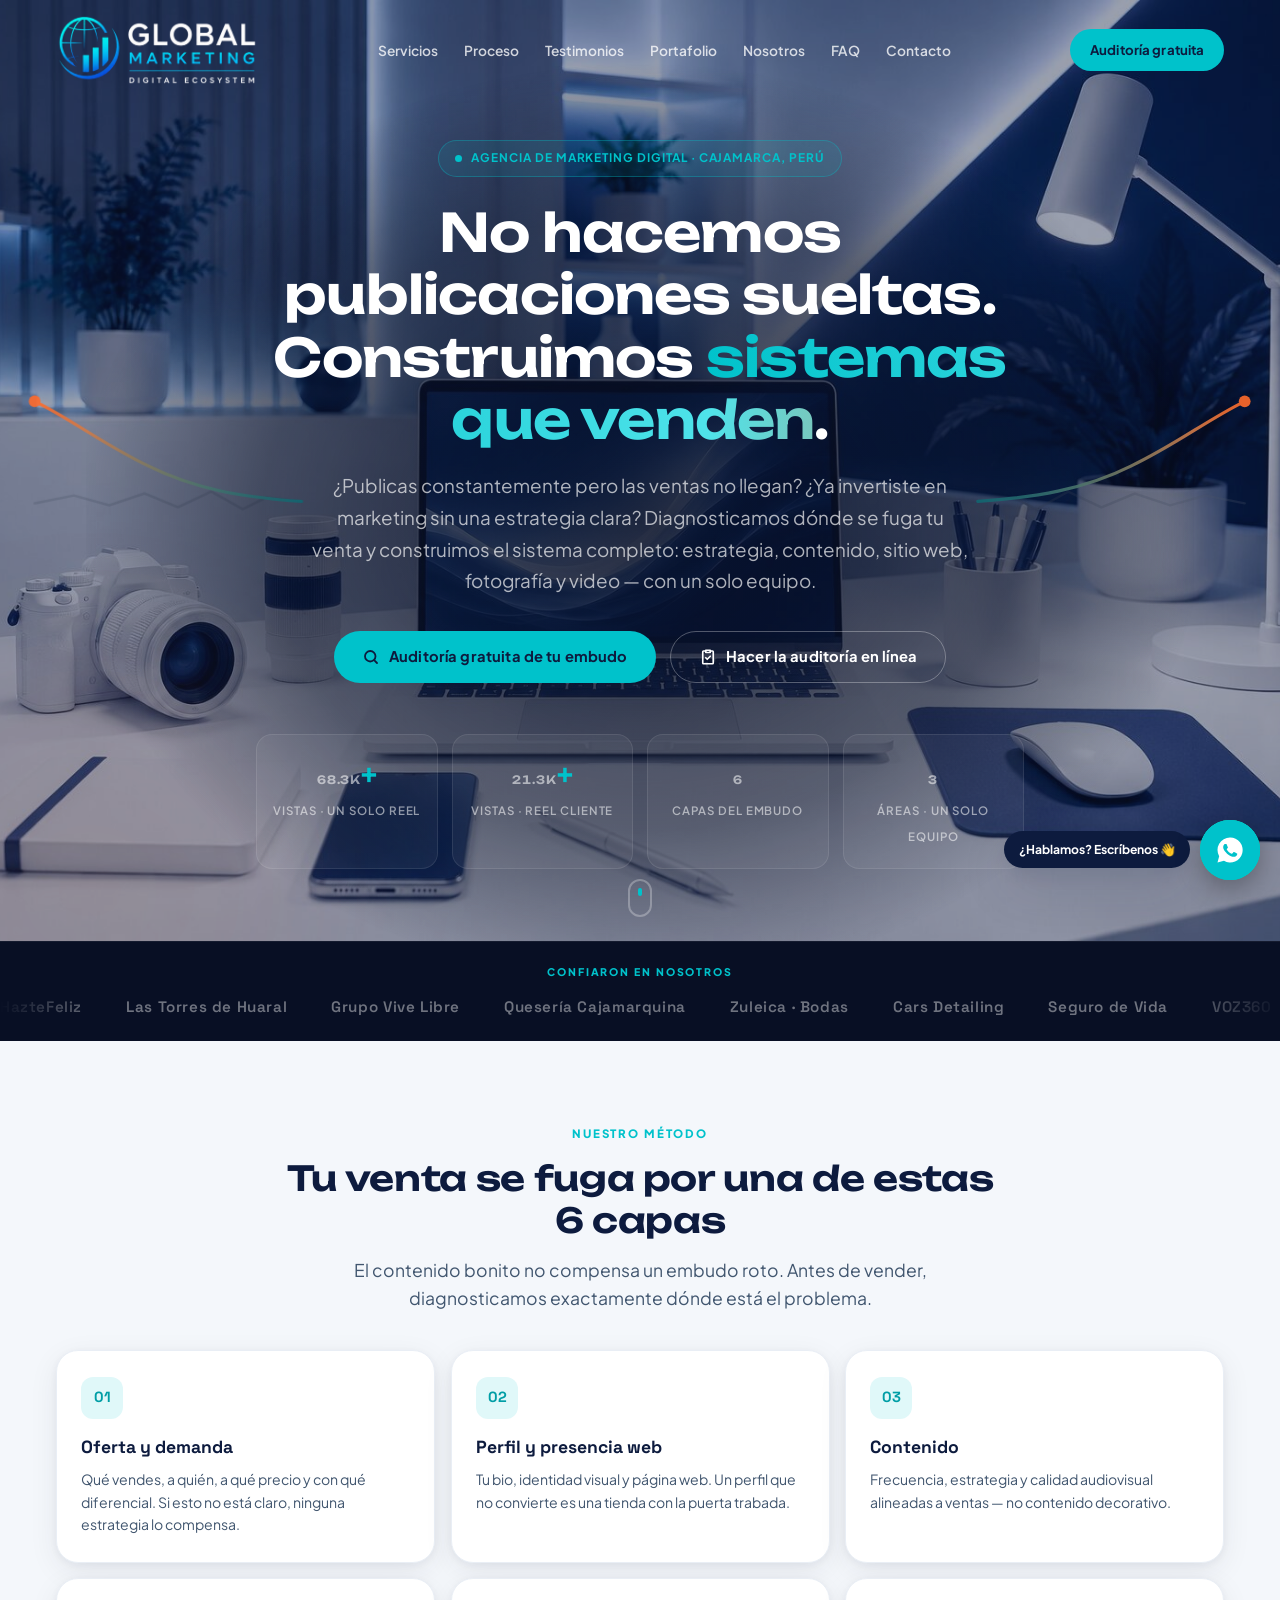
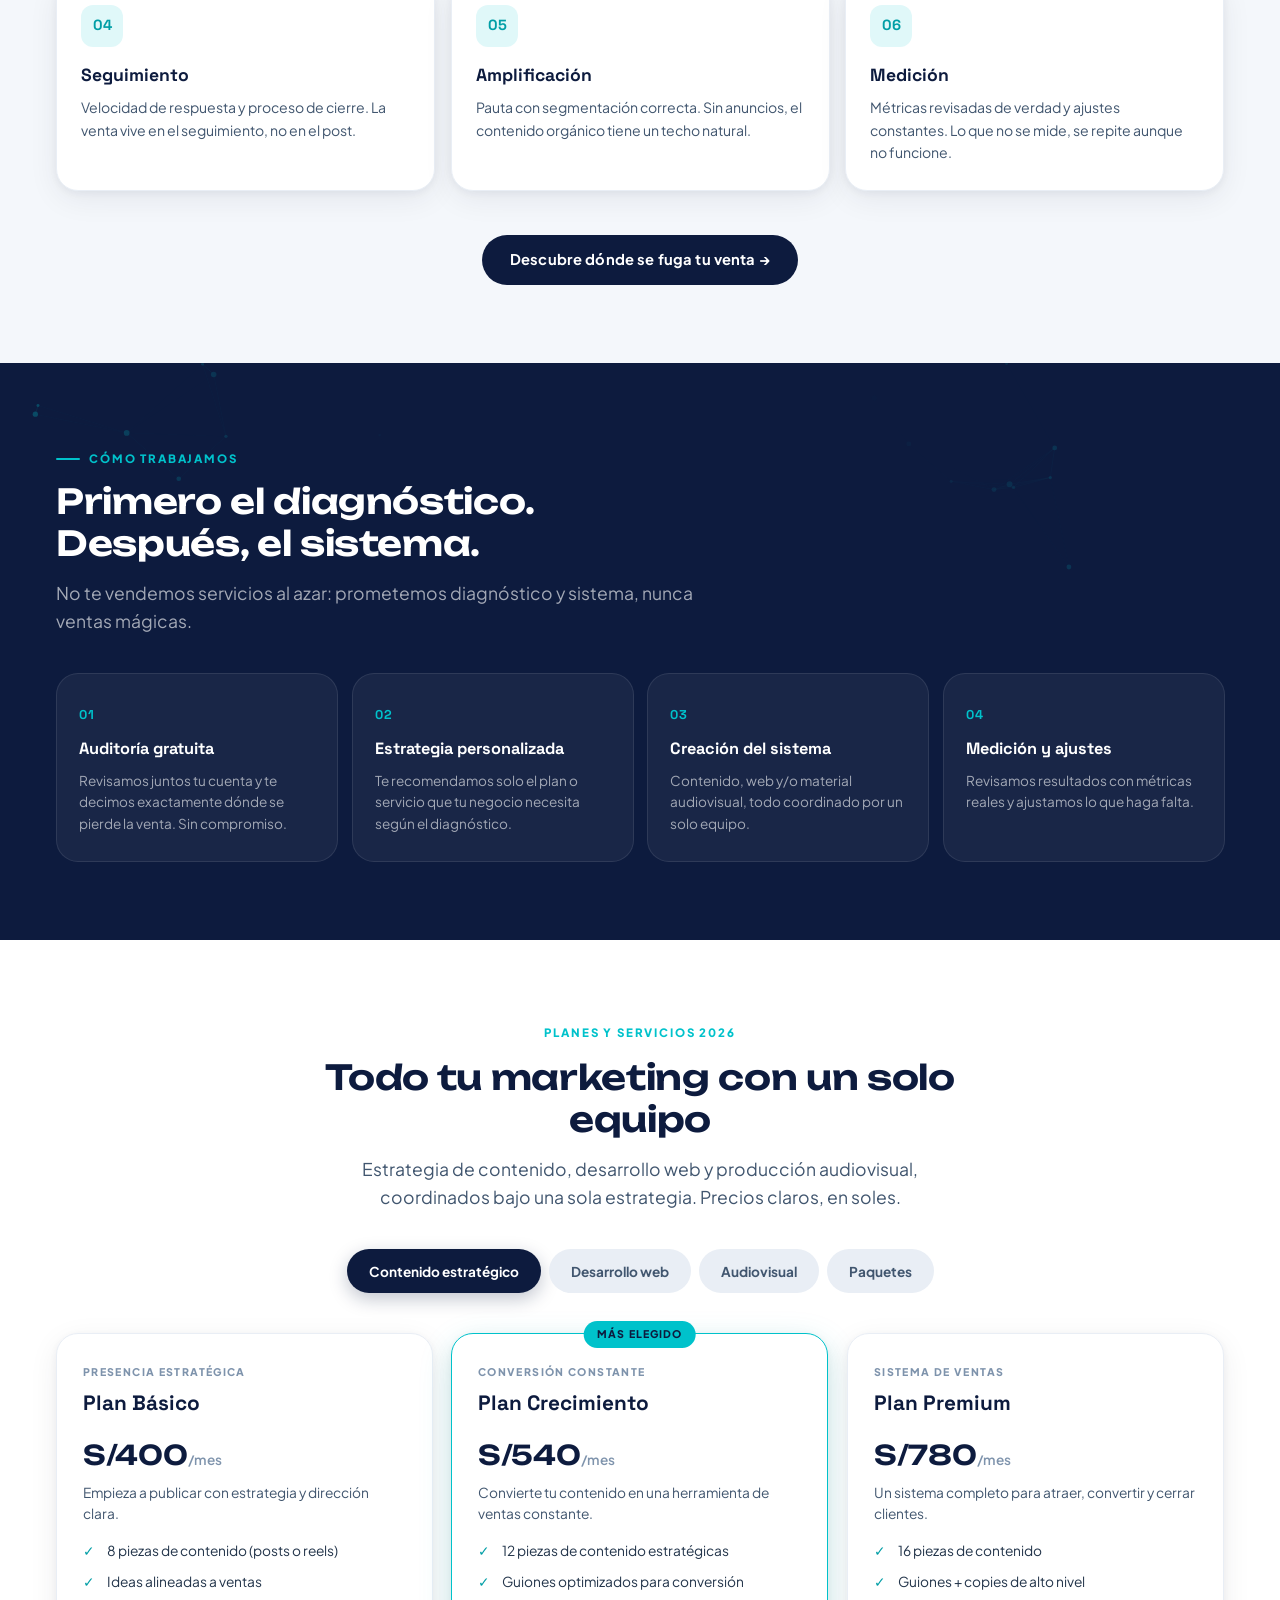
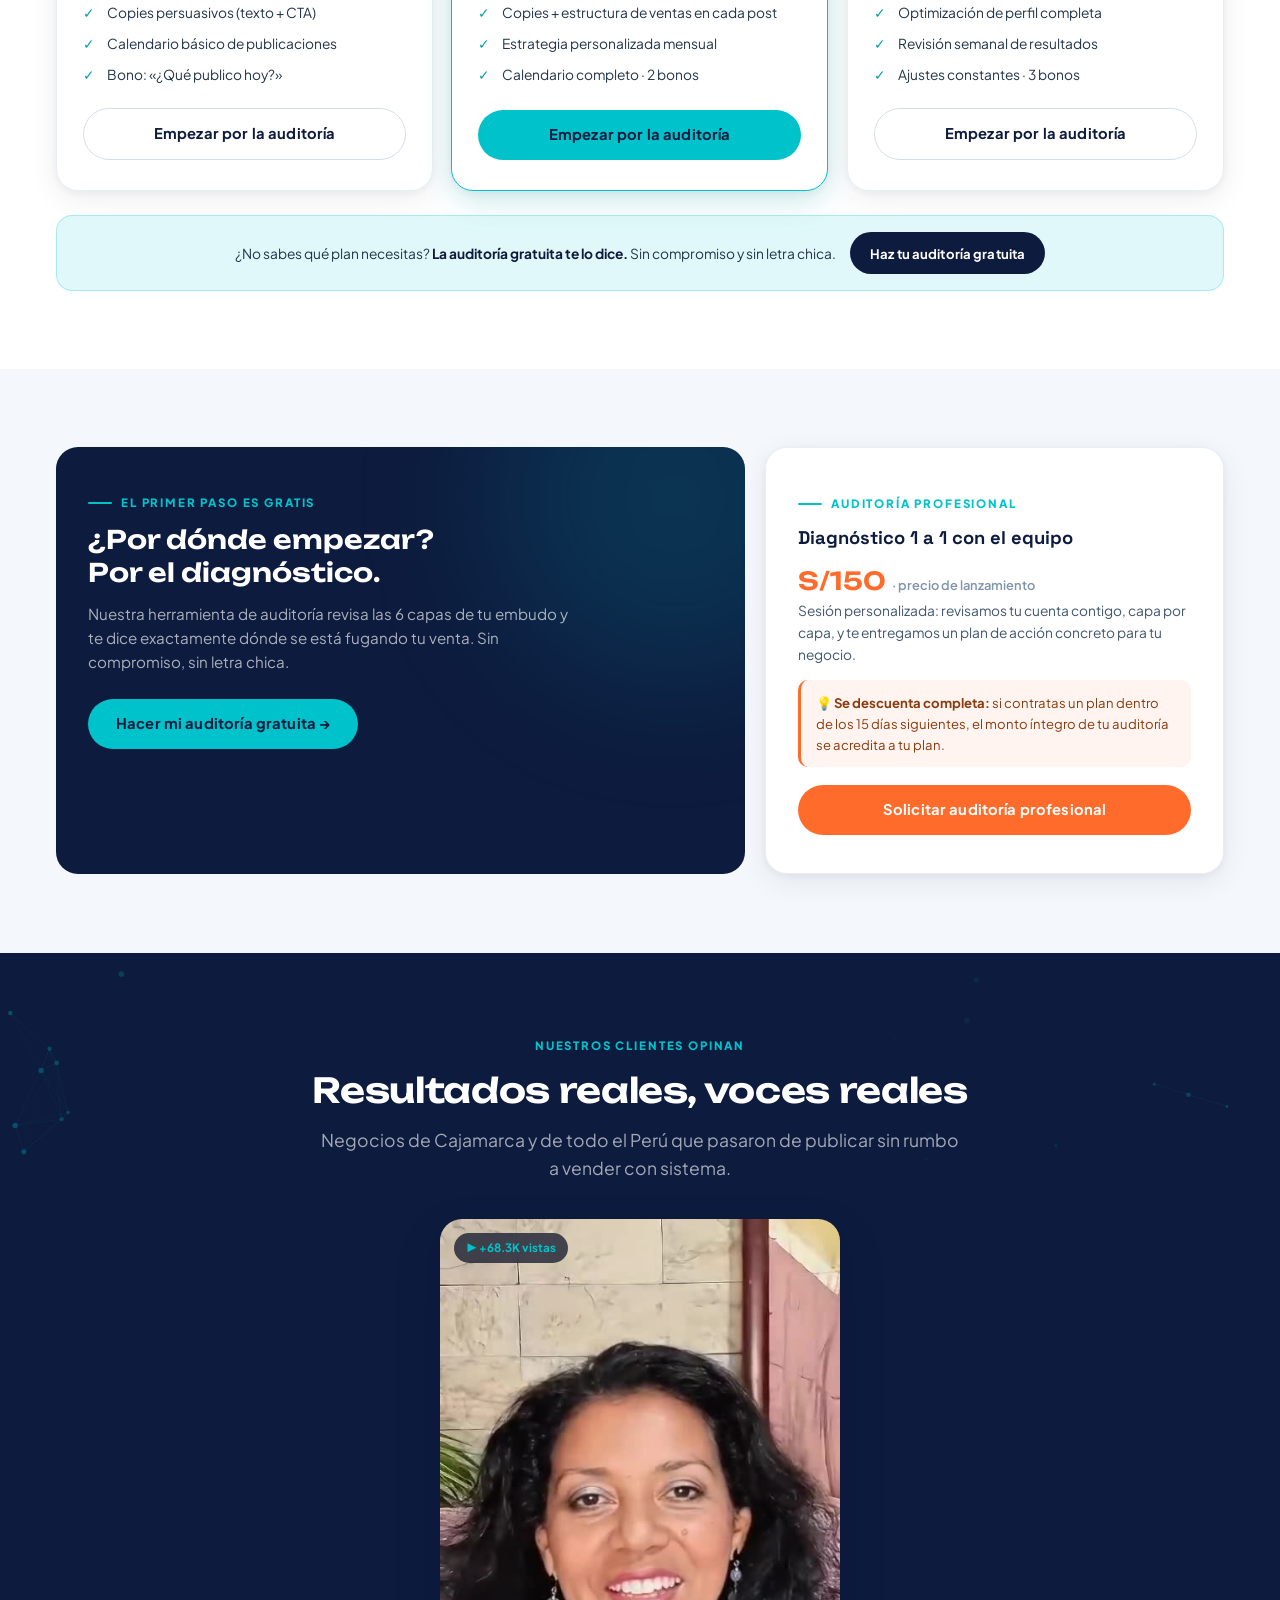
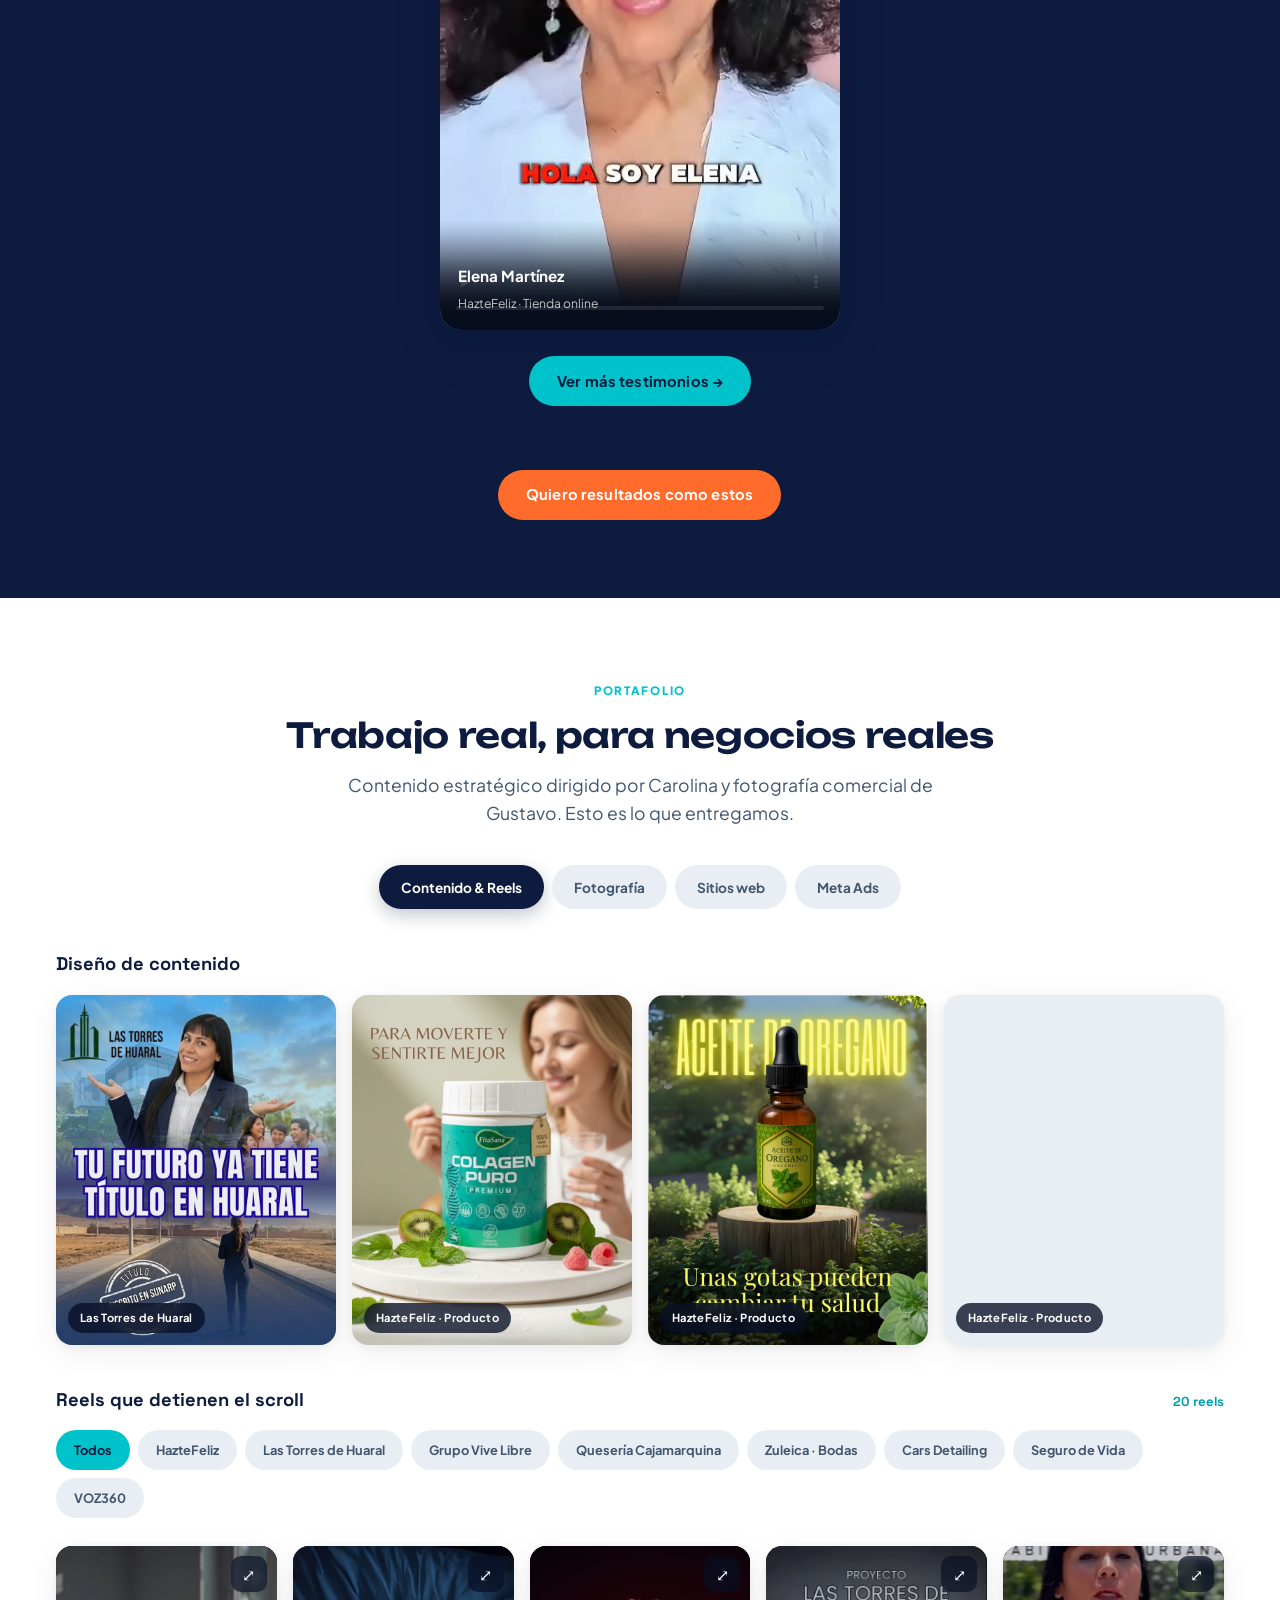
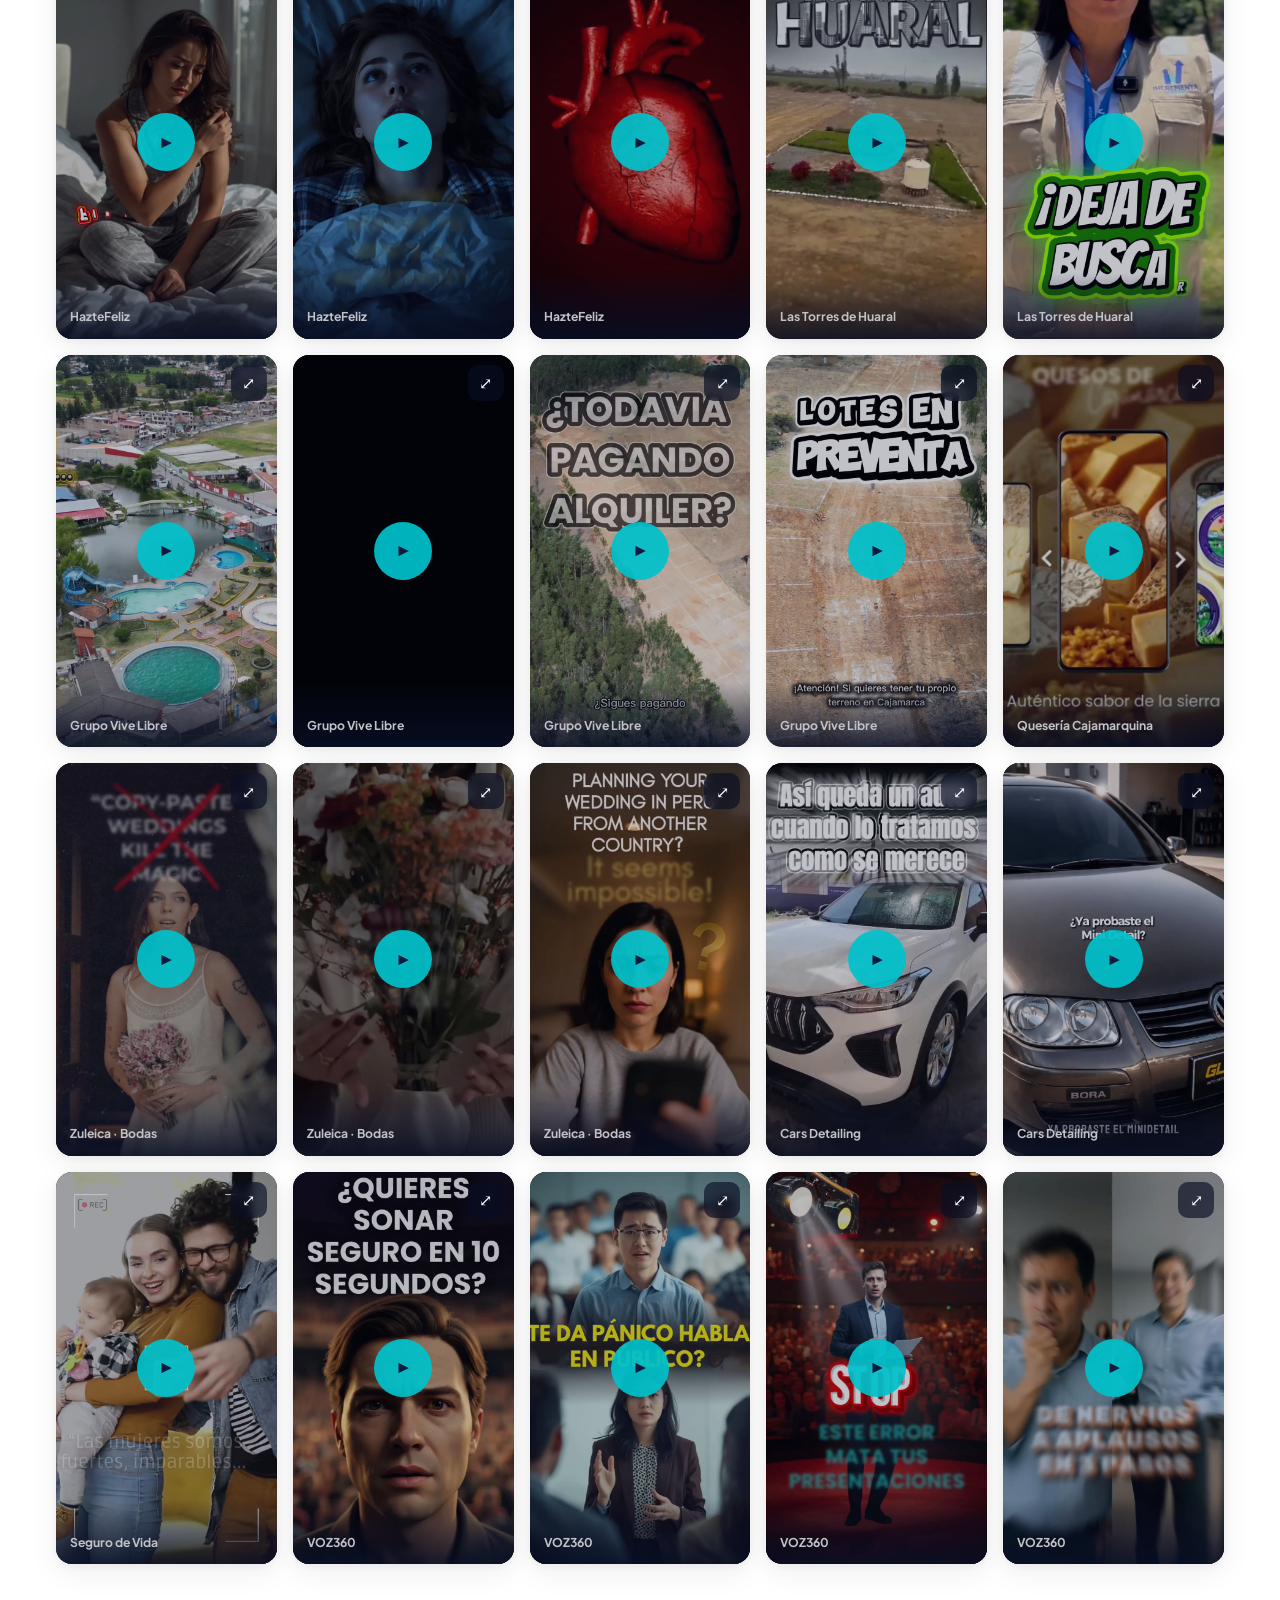
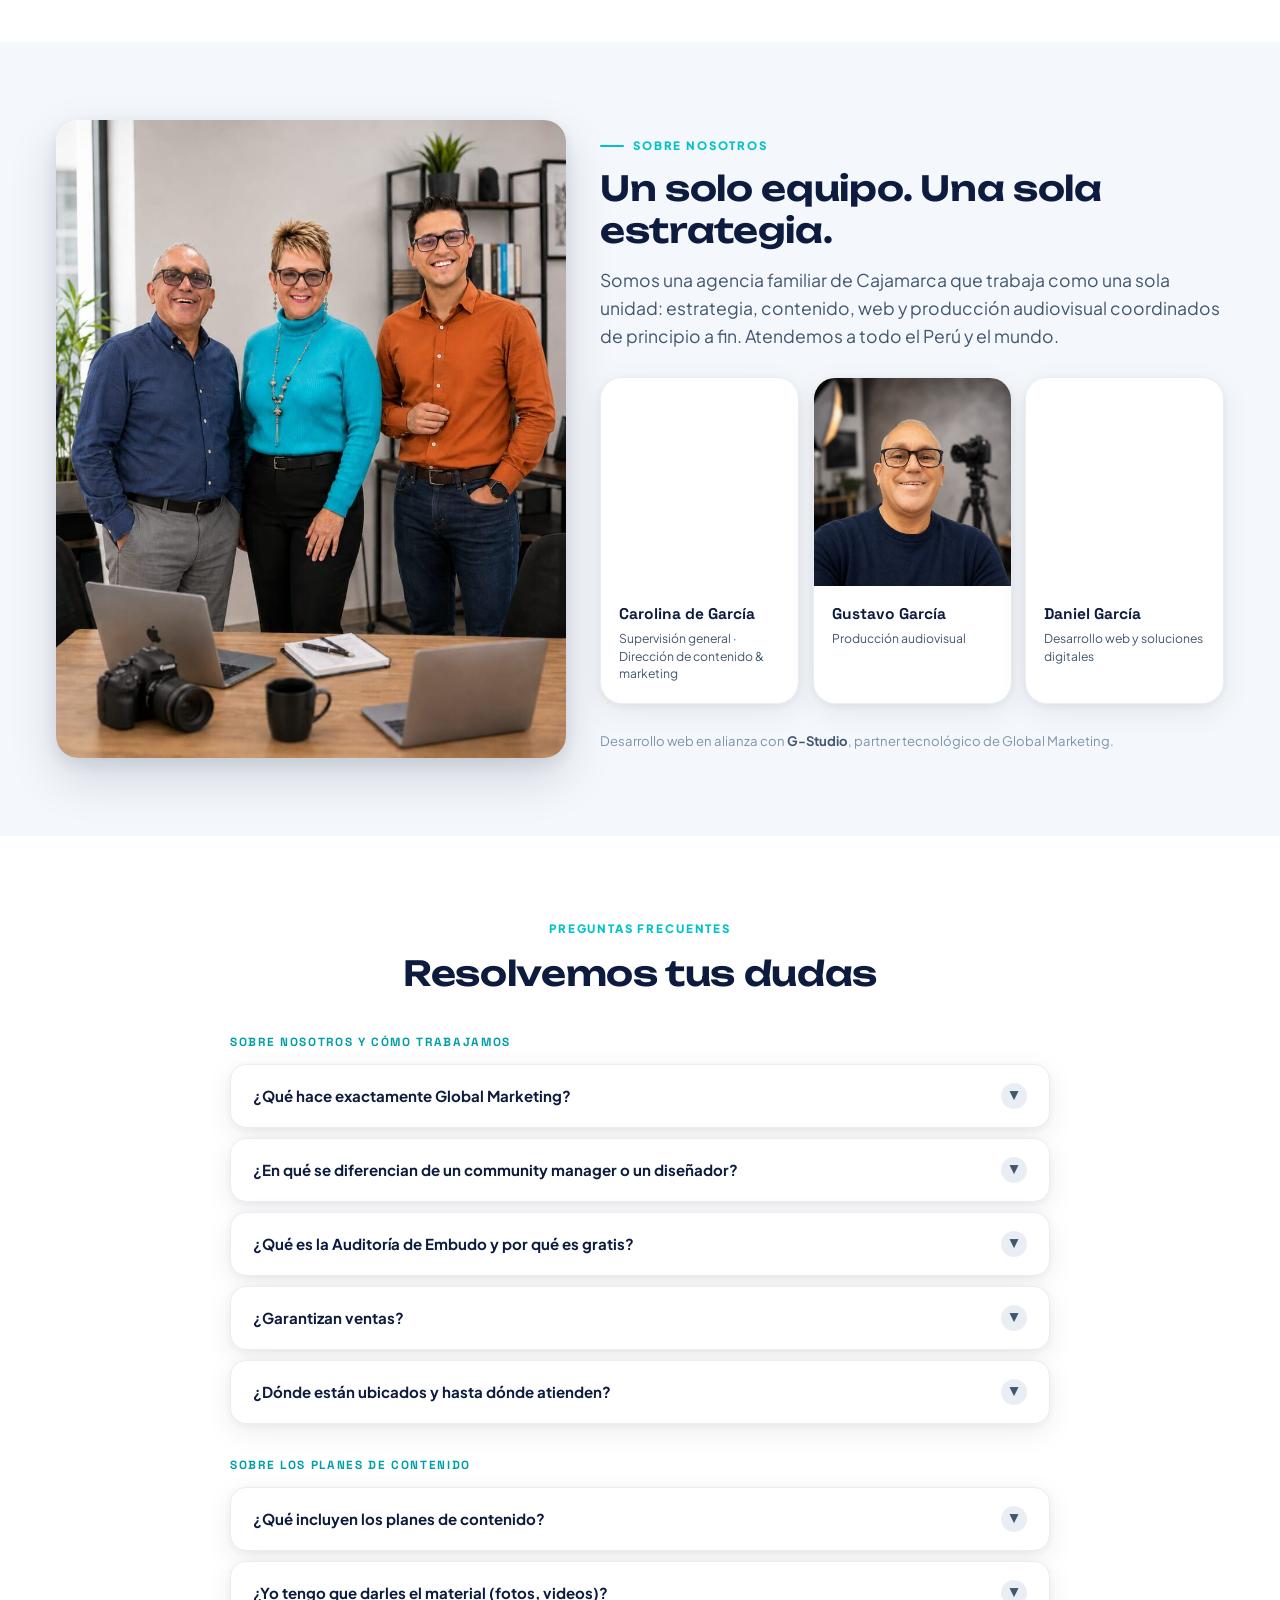
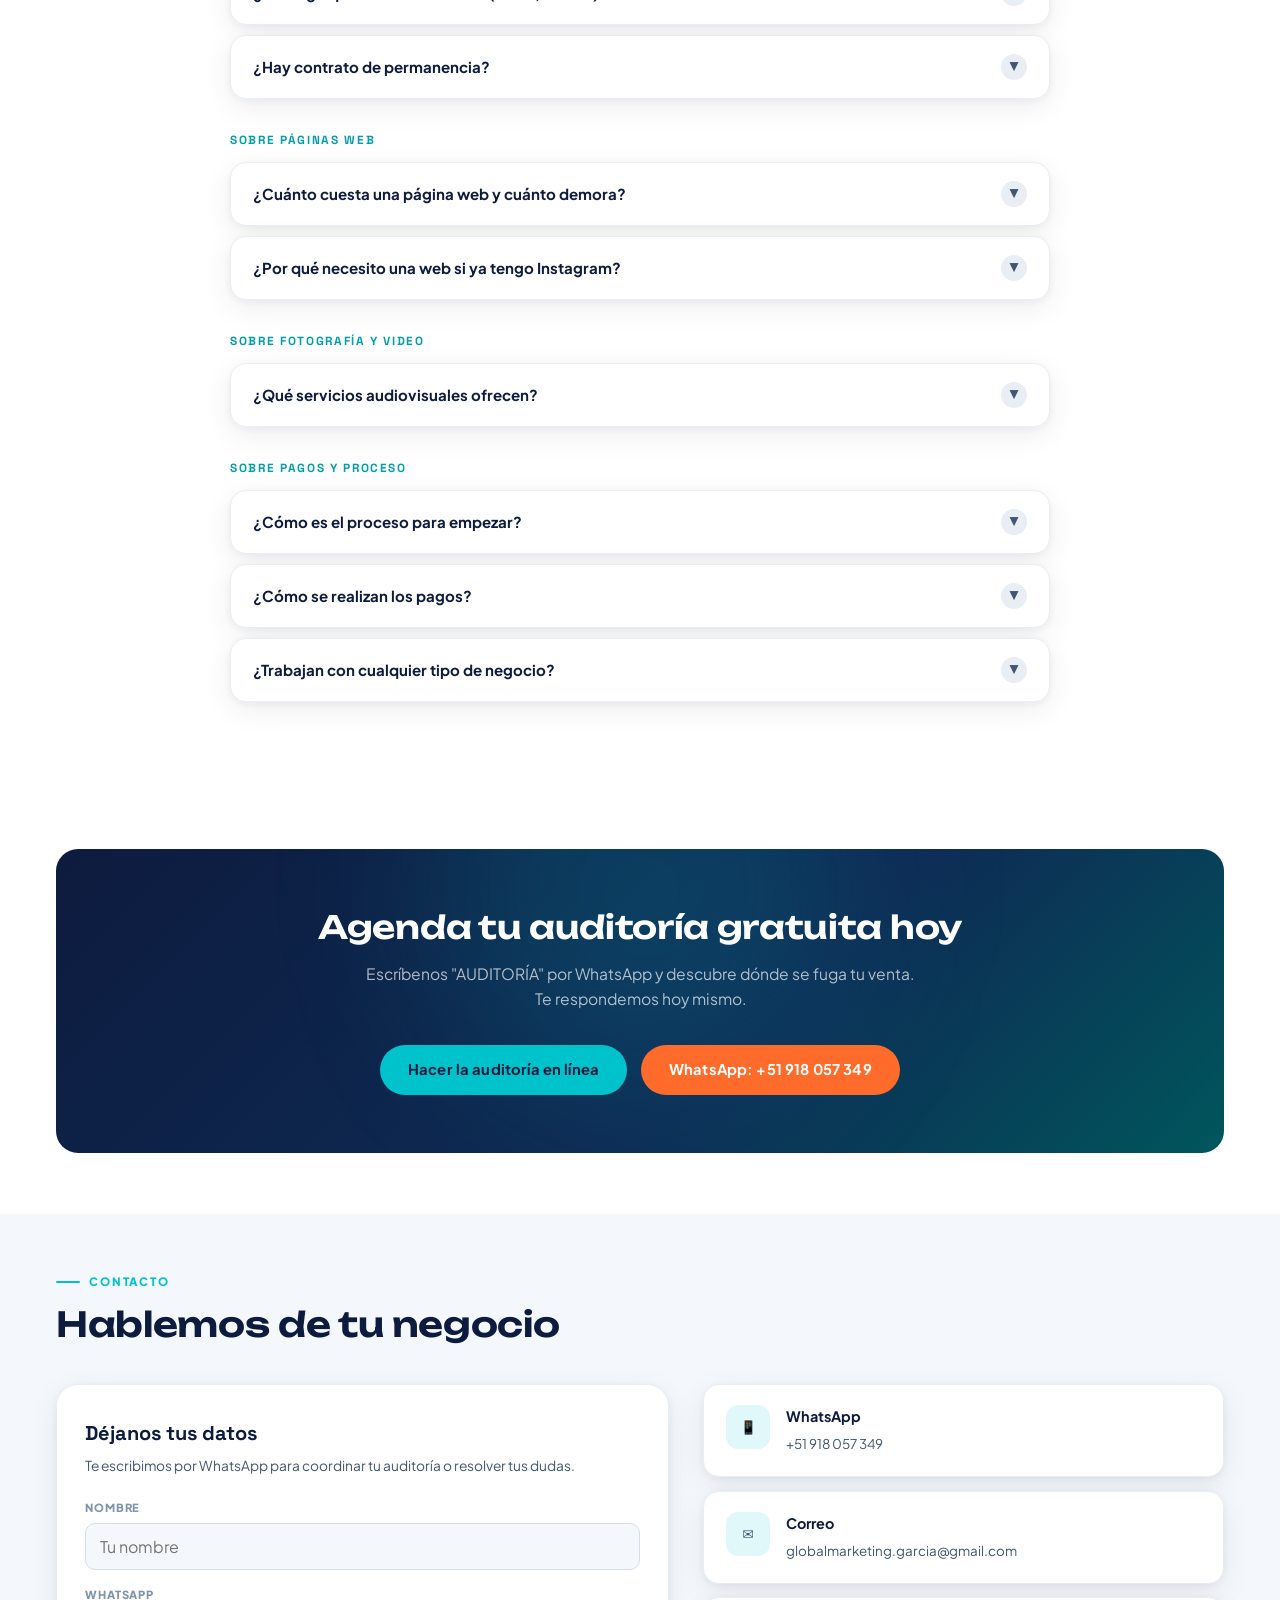
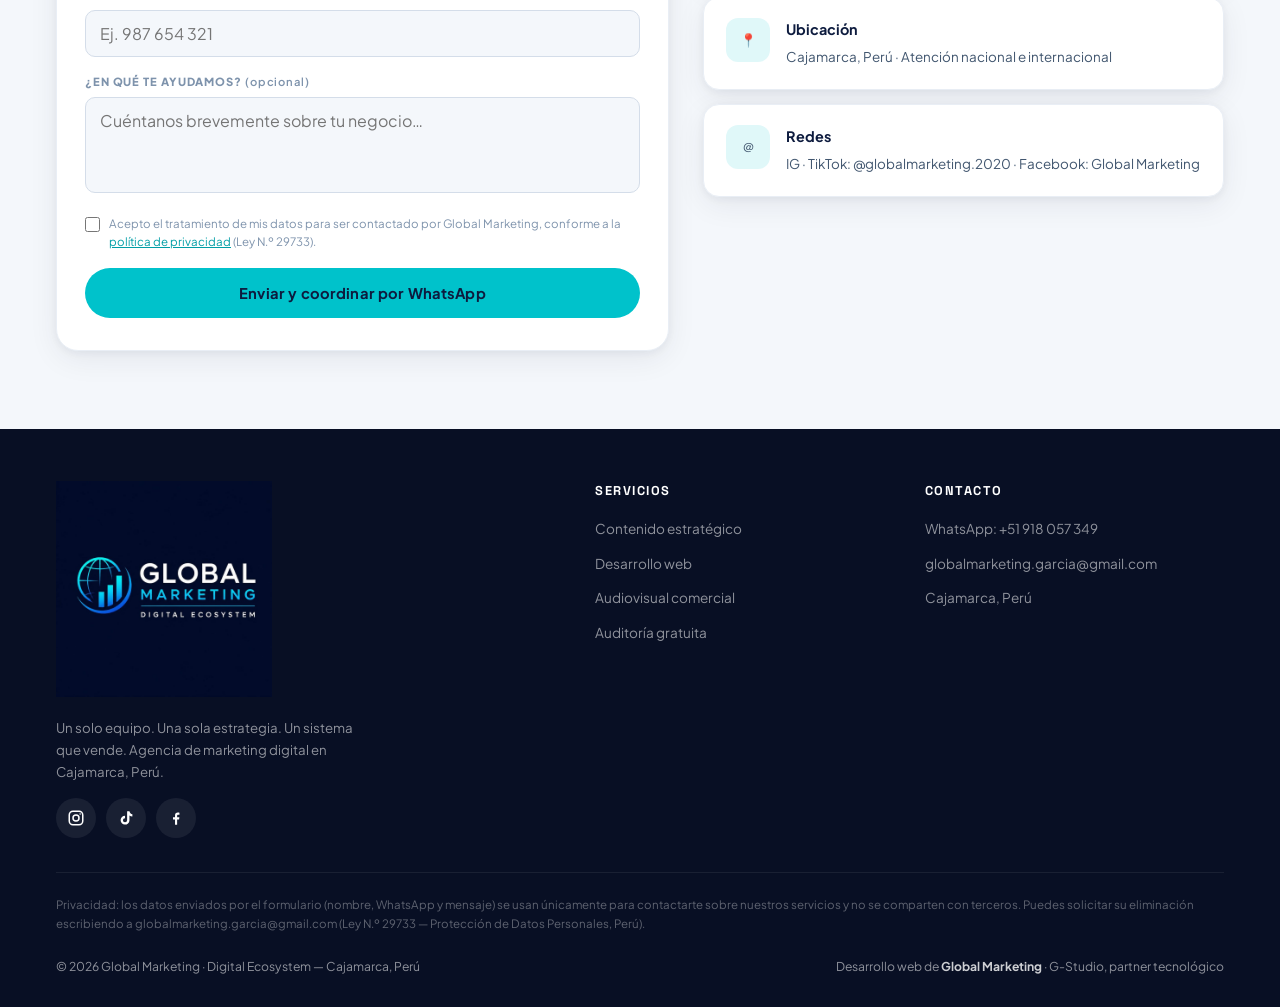
==== commit f8abf8e1: "Actualización 011" ====
--- a/index.html
+++ b/index.html
@@ -4,6 +4,9 @@
 <meta charset="UTF-8">
 <meta name="viewport" content="width=device-width, initial-scale=1.0">
 <meta name="theme-color" content="#0D1B3E">
+
+<!-- ══ VERIFICACIÓN DE DOMINIO — META ══ -->
+<meta name="facebook-domain-verification" content="pb0m0t15r17ukf85p35yvcx4niw8mz" />
 
 <!-- ══ FAVICON / ICONOS ══ -->
 <link rel="icon" href="assets/favicon/favicon.ico" sizes="any">
@@ -255,7 +258,7 @@
           <ul>
             <li>Landing page profesional</li>
             <li>SEO incluido</li>
-            <li>Hosting gratis (1er año)</li>
+            <li>Hosting gratuito</li>
             <li>Entrega en 5–7 días</li>
           </ul>
           <a class="btn btn-ghost-navy" href="https://wa.me/51918057349?text=Hola%2C%20quiero%20informaci%C3%B3n%20sobre%20una%20p%C3%A1gina%20WEB%20%28Web%20B%C3%A1sico%29" target="_blank" rel="noopener">Escríbenos</a>
@@ -269,7 +272,7 @@
           <ul>
             <li>Sitio web multipágina</li>
             <li>SEO incluido</li>
-            <li>Hosting gratis (1er año)</li>
+            <li>Hosting gratuito</li>
             <li>Entrega en 10–14 días</li>
           </ul>
           <a class="btn btn-teal" href="https://wa.me/51918057349?text=Hola%2C%20quiero%20informaci%C3%B3n%20sobre%20una%20p%C3%A1gina%20WEB%20%28Web%20Profesional%29" target="_blank" rel="noopener">Escríbenos</a>
@@ -292,67 +295,11 @@
         <div class="mini"><span>Invitaciones digitales (bodas y eventos)</span><b>desde S/300</b></div>
         <div class="mini"><span>Sitios para asesores inmobiliarios</span><b>desde S/600</b></div>
         <div class="mini"><span>SEO técnico y optimización</span><b>desde S/200</b></div>
+        <div class="mini"><span>Mantenimiento mensual</span><b>desde S/80/mes</b></div>
         <div class="mini"><span>Código limpio · sin plantillas genéricas</span><b>Incluido</b></div>
         <div class="mini"><span>100% responsivo (perfecto en celular)</span><b>Incluido</b></div>
       </div>
       <div class="plan-note">Tu negocio con local propio en internet, <b>vendiendo 24/7</b>. <a class="btn btn-navy" style="margin-left:12px;min-height:42px;padding:9px 20px;font-size:.82rem" href="https://wa.me/51918057349?text=Hola%2C%20quiero%20informaci%C3%B3n%20sobre%20una%20p%C3%A1gina%20WEB" target="_blank" rel="noopener">Escríbenos por WhatsApp</a></div>
-
-      <!-- ── Mantenimiento web ── -->
-      <div class="maint-head">
-        <span class="eyebrow">Mantenimiento web</span>
-        <h3 class="maint-title">Una web abandonada <span class="accent-teal">deja de vender</span></h3>
-        <p class="maint-sub">Mantenemos tu sitio seguro, rápido y actualizado con tus nuevos productos, precios y materiales. Elige el nivel según cuánto cambie tu negocio.</p>
-      </div>
-      <div class="plans">
-        <div class="plan">
-          <span class="plan-kicker">Seguridad y respaldo</span>
-          <h3>Esencial</h3>
-          <div class="plan-price">S/80<small>/mes</small></div>
-          <ul>
-            <li>Hosting y dominio monitoreados</li>
-            <li>SSL vigente</li>
-            <li>Actualizaciones de seguridad</li>
-            <li>Copias de respaldo</li>
-            <li>1 cambio menor al mes (texto, precio, foto u horario)</li>
-          </ul>
-          <a class="btn btn-ghost-navy" href="https://wa.me/51918057349?text=Hola%2C%20quiero%20informaci%C3%B3n%20sobre%20MANTENIMIENTO%20web%20(Esencial)" target="_blank" rel="noopener">Escríbenos</a>
-        </div>
-        <div class="plan featured">
-          <span class="plan-flag">El más elegido</span>
-          <span class="plan-kicker">Actualización activa</span>
-          <h3>Activo</h3>
-          <div class="plan-price">S/150<small>/mes</small></div>
-          <ul>
-            <li>Todo lo del Esencial</li>
-            <li><b>1 hora al mes</b> de cambios: nuevos productos, servicios, fotos y promociones</li>
-            <li>Revisión de velocidad y enlaces rotos</li>
-            <li>Informe mensual de visitas</li>
-          </ul>
-          <a class="btn btn-teal" href="https://wa.me/51918057349?text=Hola%2C%20quiero%20informaci%C3%B3n%20sobre%20MANTENIMIENTO%20web%20(Activo)" target="_blank" rel="noopener">Escríbenos</a>
-        </div>
-        <div class="plan">
-          <span class="plan-kicker">Crecimiento continuo</span>
-          <h3>Pro</h3>
-          <div class="plan-price">S/280<small>/mes</small></div>
-          <ul>
-            <li>Todo lo del Activo</li>
-            <li><b>3 horas al mes</b> de cambios y secciones nuevas</li>
-            <li>1 landing de campaña por trimestre</li>
-            <li>SEO técnico continuo</li>
-            <li>Soporte prioritario en 24 horas</li>
-          </ul>
-          <a class="btn btn-ghost-navy" href="https://wa.me/51918057349?text=Hola%2C%20quiero%20informaci%C3%B3n%20sobre%20MANTENIMIENTO%20web%20(Pro)" target="_blank" rel="noopener">Escríbenos</a>
-        </div>
-      </div>
-      <div class="maint-promos">
-        <span class="maint-promos-title">Promociones vigentes</span>
-        <ul>
-          <li><b>2 meses de mantenimiento GRATIS</b> al contratar cualquier plan web.</li>
-          <li><b>Pago anual: 2 meses gratis</b> en cualquier nivel de mantenimiento.</li>
-          <li><b>Auditoría de embudo gratuita</b> — siempre, para todos.</li>
-        </ul>
-      </div>
-      <p class="maint-foot">El mantenimiento cubre cambios, no proyectos nuevos: rediseños completos, tienda online o integraciones se cotizan aparte. Las horas no se acumulan de un mes a otro.</p>
     </div>
 
     <!-- ── Panel: Audiovisual ── -->
@@ -465,8 +412,6 @@
       </div>
       <div class="plan-note">Web + contenido + audiovisual bajo una sola estrategia. <b>Cero coordinación de tu parte.</b> <a class="btn btn-navy" style="margin-left:12px;min-height:42px;padding:9px 20px;font-size:.82rem" href="https://wa.me/51918057349?text=Hola%2C%20quiero%20informaci%C3%B3n%20sobre%20los%20paquetes%20combinados" target="_blank" rel="noopener">Cotizar mi paquete</a></div>
     </div>
-
-    <p class="intl-note">🌎 Los precios mostrados están en soles (S/) para Perú. <b>¿Estás fuera de Perú?</b> Escríbenos y te damos un precio personalizado según tu país. <a href="https://wa.me/51918057349?text=Hola%2C%20estoy%20fuera%20de%20Per%C3%BA%20y%20quiero%20un%20precio%20personalizado" target="_blank" rel="noopener">Escríbenos por WhatsApp →</a></p>
   </div>
 </section>
 <!-- ════════════ AUDITORÍA ════════════ -->
@@ -743,7 +688,7 @@
 
       <p class="faq-cat">Sobre pagos y proceso</p>
       <div class="faq"><button class="faq-q">¿Cómo es el proceso para empezar?<span class="chev">▼</span></button><div class="faq-a"><div class="faq-a-inner">Muy simple, en 4 pasos: 1) Auditoría gratuita de tu embudo (nos escribes por WhatsApp). 2) Estrategia personalizada según tu diagnóstico. 3) Creación del contenido y/o sistema. 4) Revisión y ajustes con métricas reales.</div></div></div>
-      <div class="faq"><button class="faq-q">¿Cómo se realizan los pagos?<span class="chev">▼</span></button><div class="faq-a"><div class="faq-a-inner">Nos adaptamos según tu país:<br><br>🇵🇪 <b>Perú:</b> Yape, Plin o transferencia bancaria en soles.<br>🇻🇪 <b>Venezuela:</b> Pago Móvil, transferencia bancaria nacional o Binance (USDT). Te compartimos los datos al momento de coordinar.<br>🌎 <b>Otros países:</b> PayPal o transferencia bancaria internacional en dólares.<br><br>Los planes mensuales se pueden coordinar en una o dos cuotas al mes, según lo acordado. Escríbenos y vemos juntos la opción más cómoda para ti 😊</div></div></div>
+      <div class="faq"><button class="faq-q">¿Cómo se realizan los pagos?<span class="chev">▼</span></button><div class="faq-a"><div class="faq-a-inner">Para clientes en Perú aceptamos <b>Yape, Plin y transferencia bancaria</b>. Los planes mensuales se pueden coordinar en una o dos cuotas al mes, según lo acordado.</div></div></div>
       <div class="faq"><button class="faq-q">¿Trabajan con cualquier tipo de negocio?<span class="chev">▼</span></button><div class="faq-a"><div class="faq-a-inner">Sí: hemos atendido clientes de productos naturales, bodas y eventos, inmobiliarias, educación online, entre otros. Cada estrategia se adapta a tu rubro y a tu tipo de cliente. Si tienes dudas de si aplica para tu negocio, la auditoría gratuita nos lo dice rápidamente.</div></div></div>
     </div>
   </div>
@@ -820,7 +765,7 @@
   <div class="container">
     <div class="footer-top">
       <div class="footer-logo">
-        <img src="assets/img/logo-banner.png" alt="Global Marketing · Digital Ecosystem">
+        <img src="assets/img/logo-dark.jpg" alt="Global Marketing · Digital Ecosystem">
         <p>Un solo equipo. Una sola estrategia. Un sistema que vende. Agencia de marketing digital en Cajamarca, Perú.</p>
         <div class="socials">
           <a href="https://www.instagram.com/globalmarketing.2020" target="_blank" rel="noopener" aria-label="Instagram"><svg width="18" height="18" viewBox="0 0 24 24" fill="none" stroke="currentColor" stroke-width="2"><rect x="3" y="3" width="18" height="18" rx="5"/><circle cx="12" cy="12" r="4"/><circle cx="17.5" cy="6.5" r="1" fill="currentColor" stroke="none"/></svg></a>
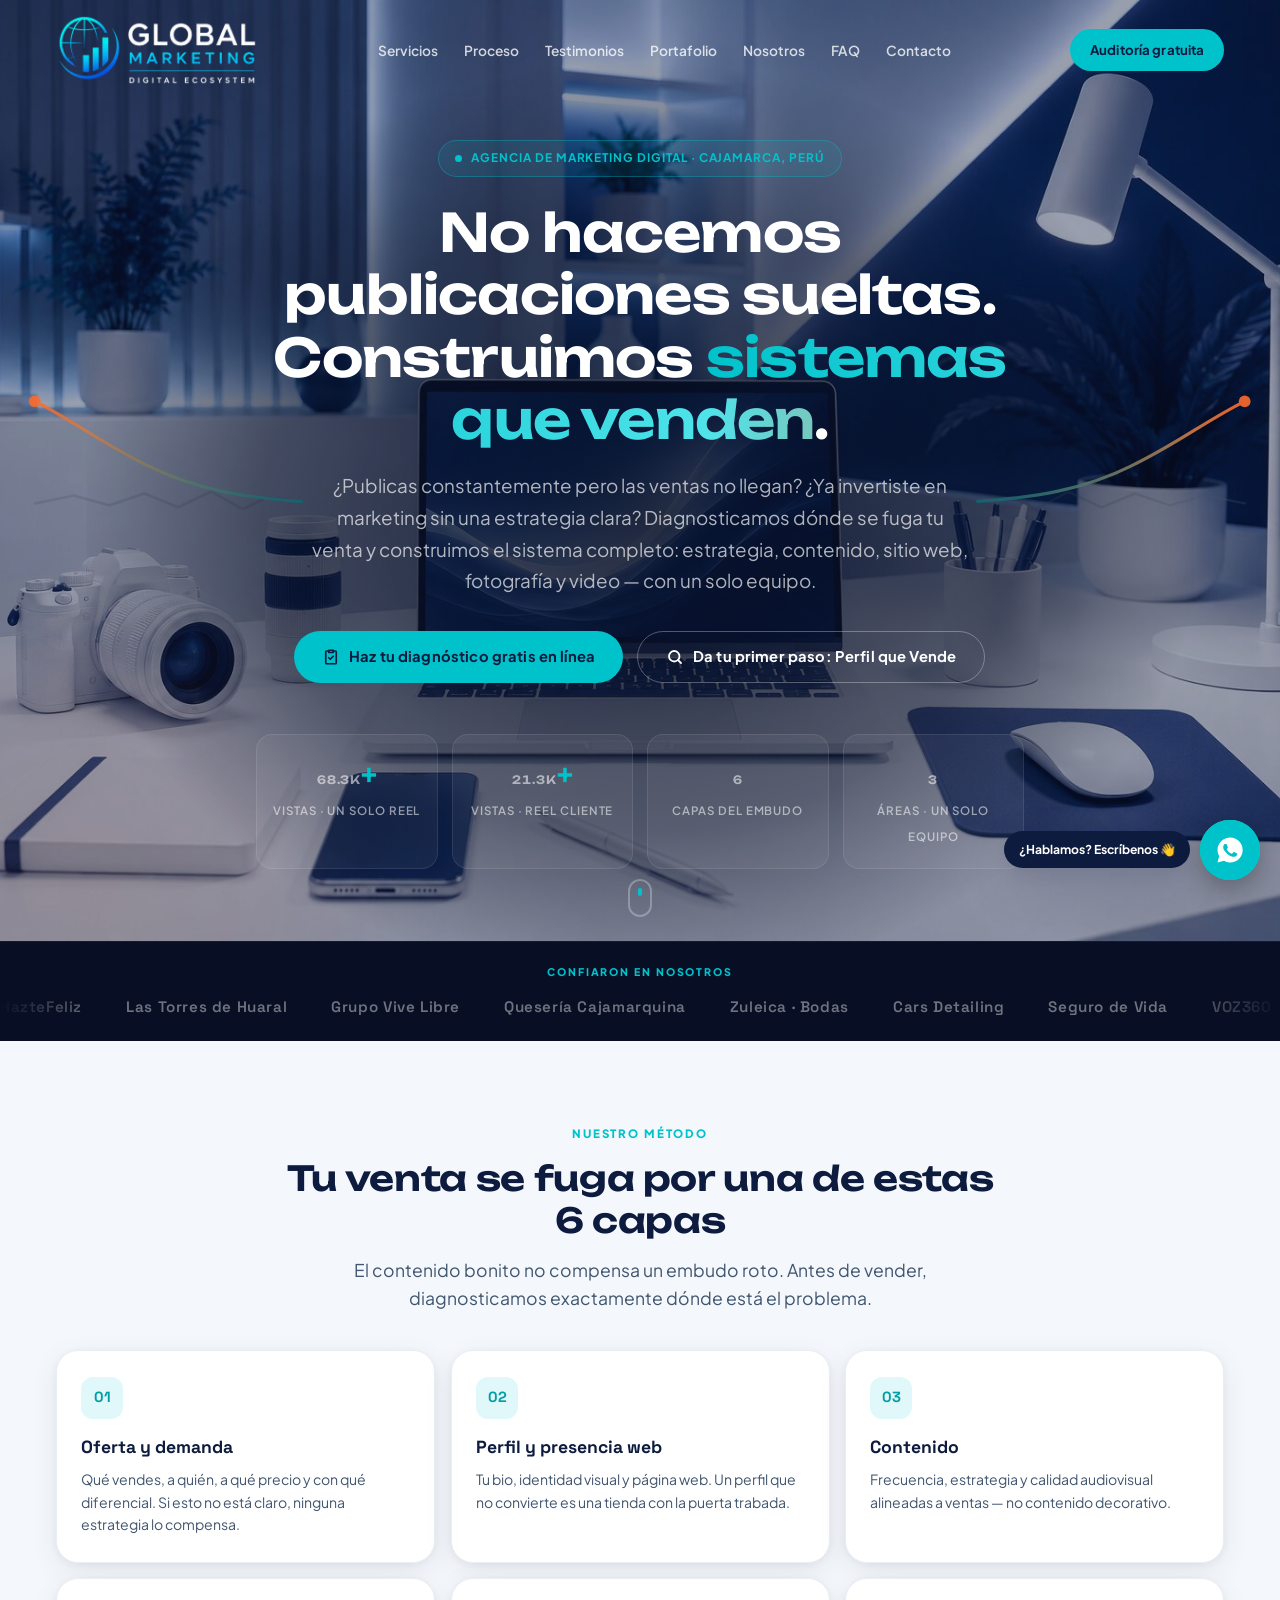
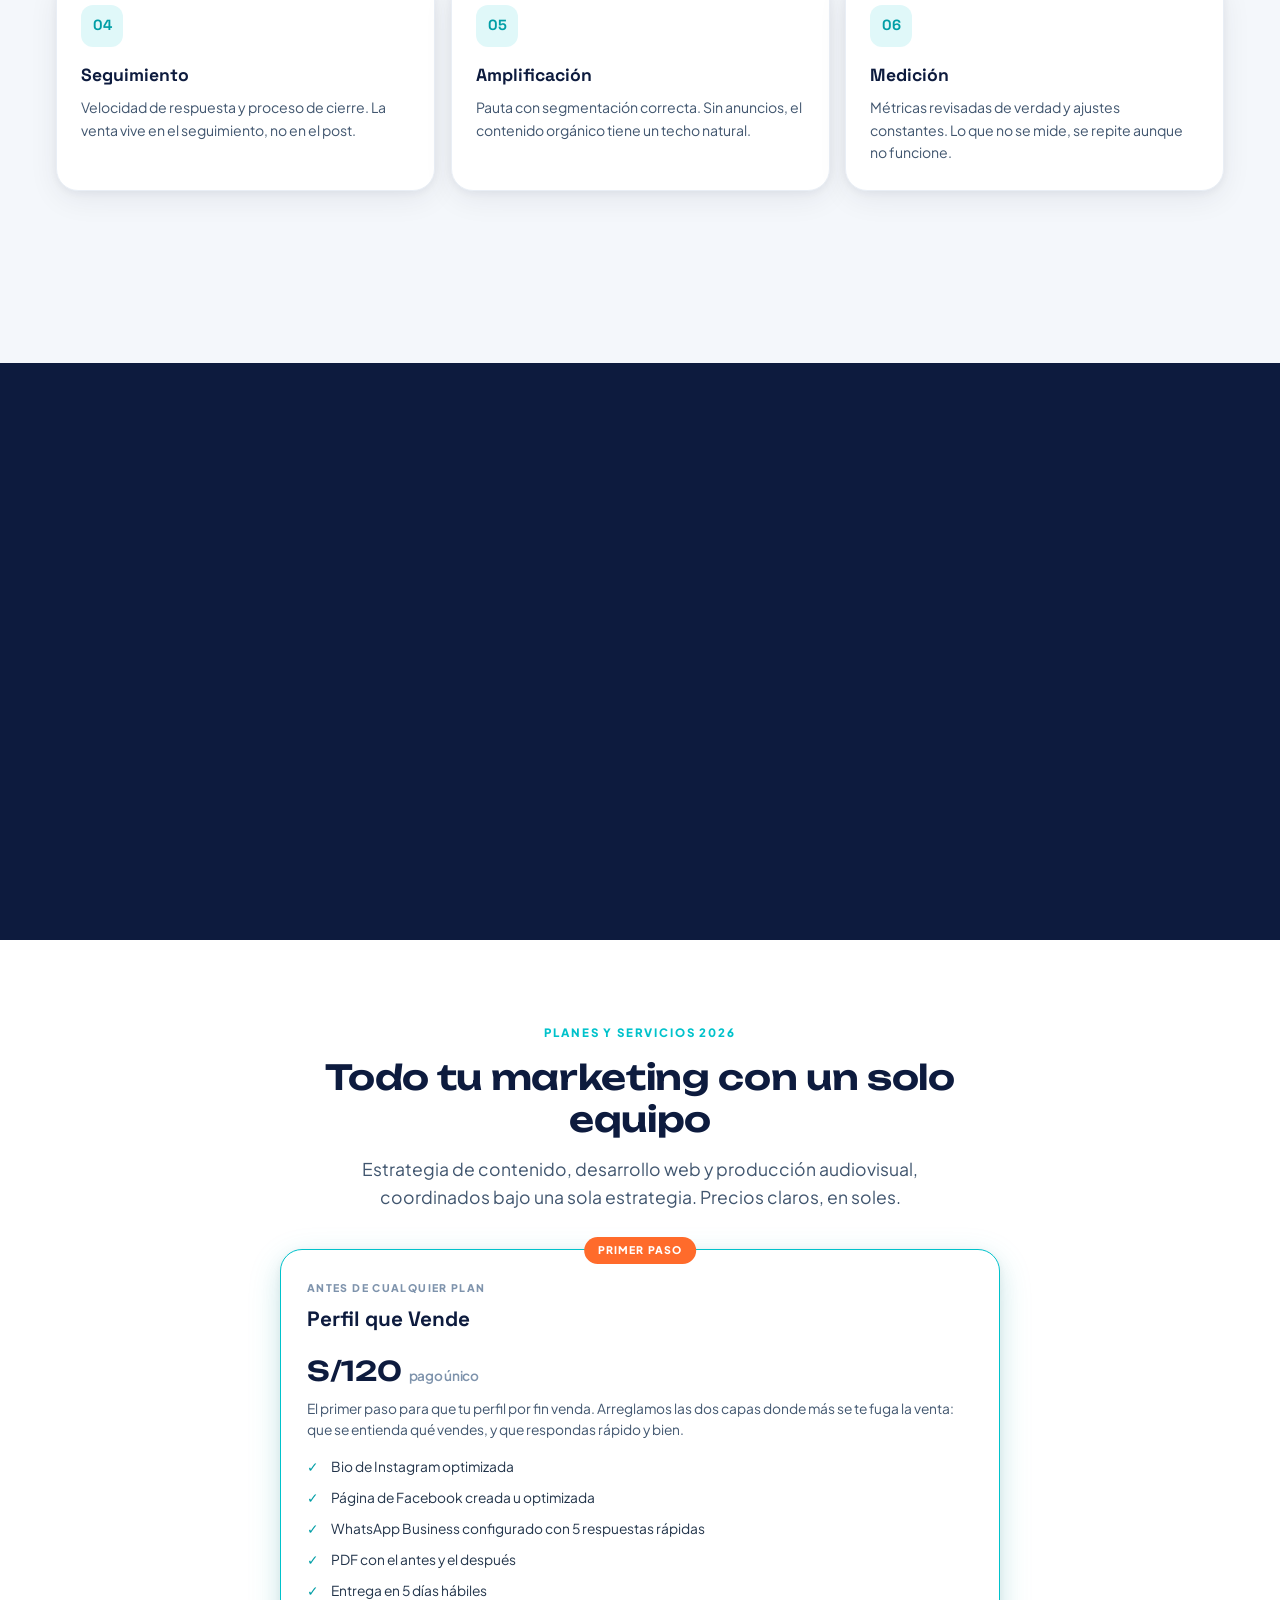
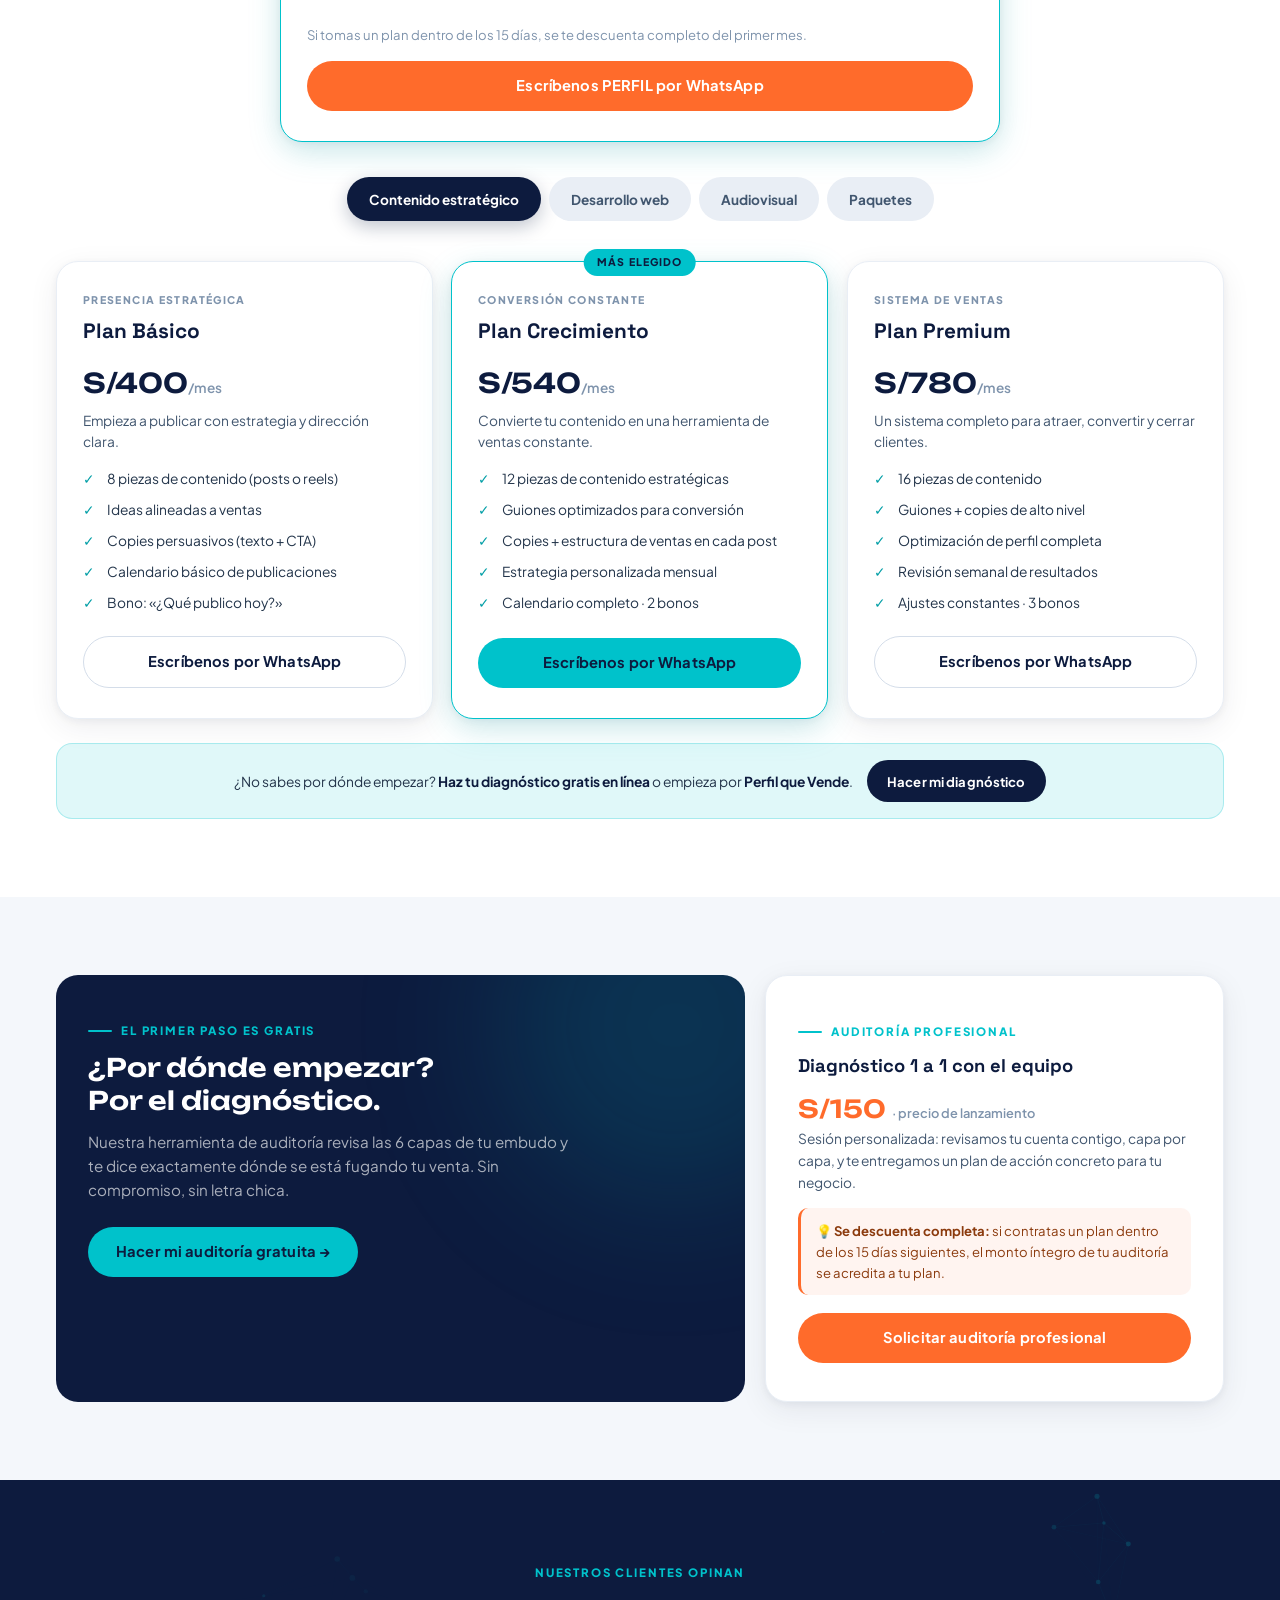
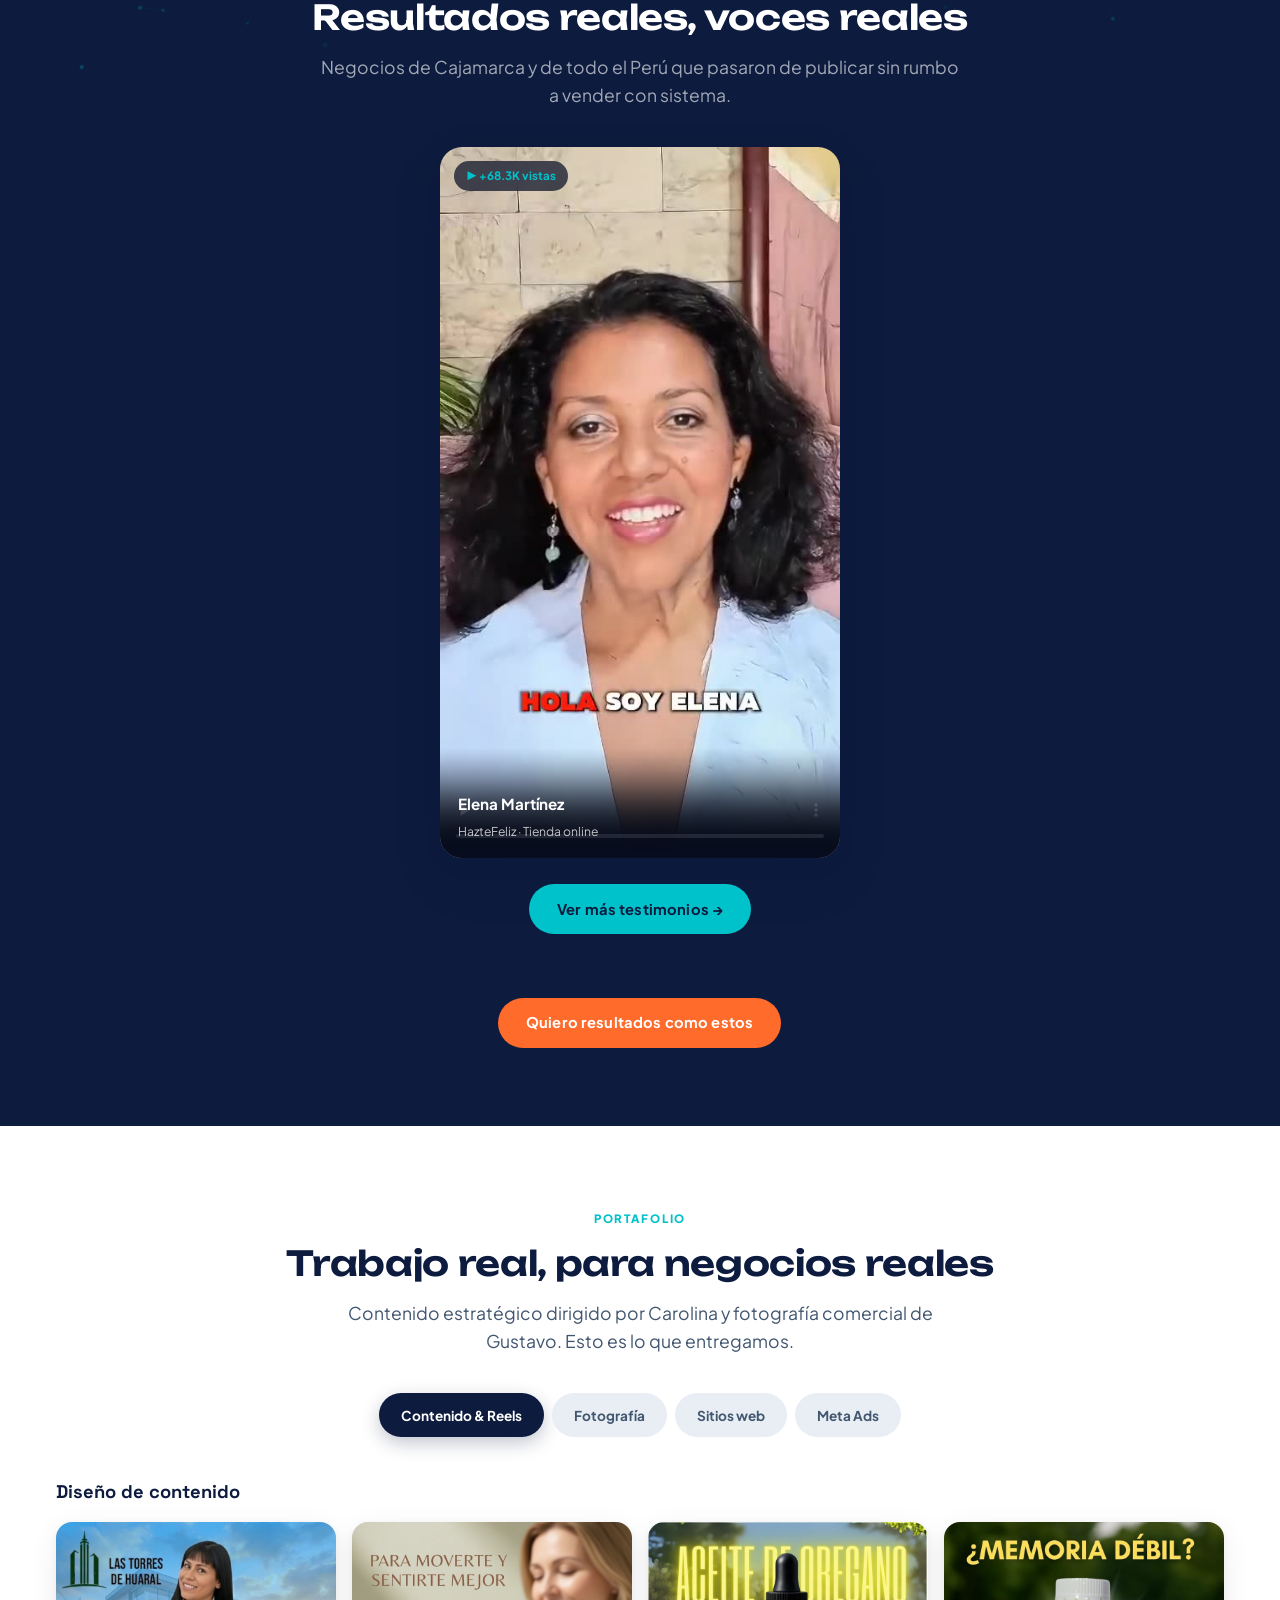
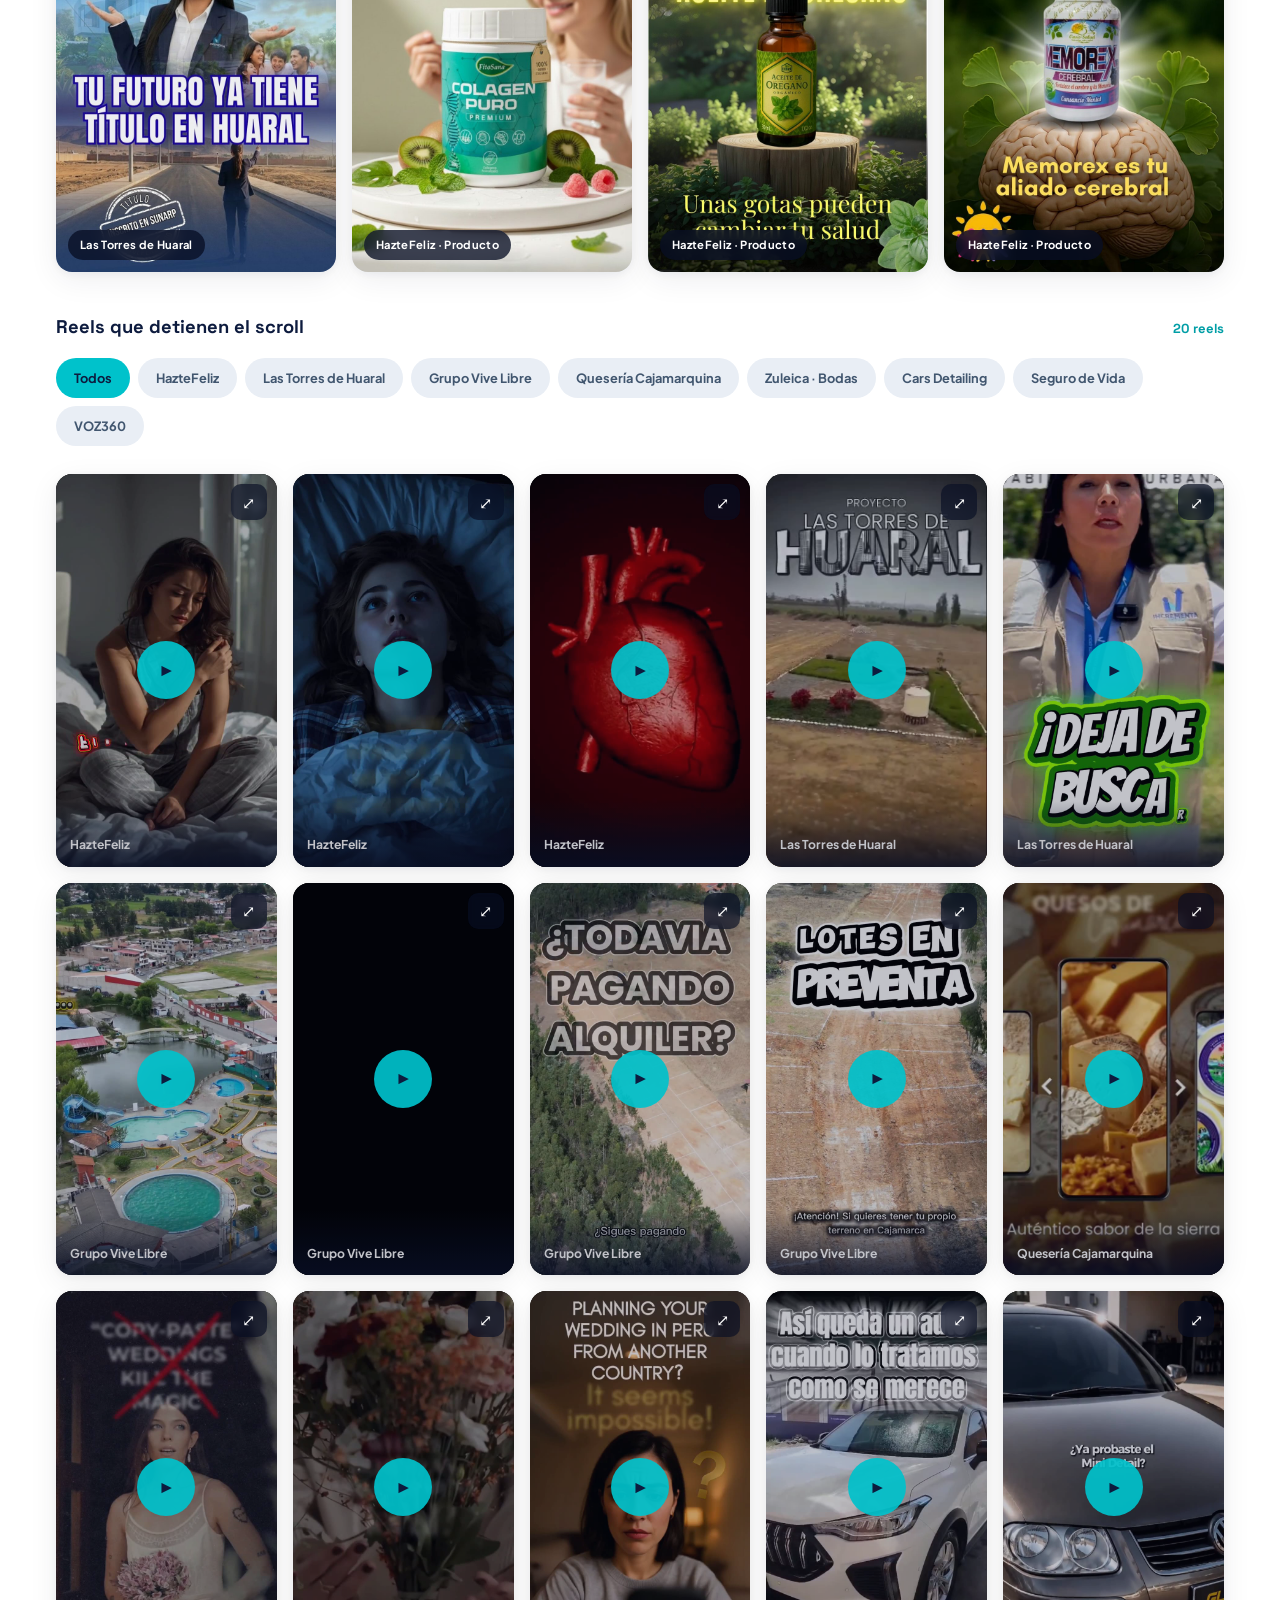
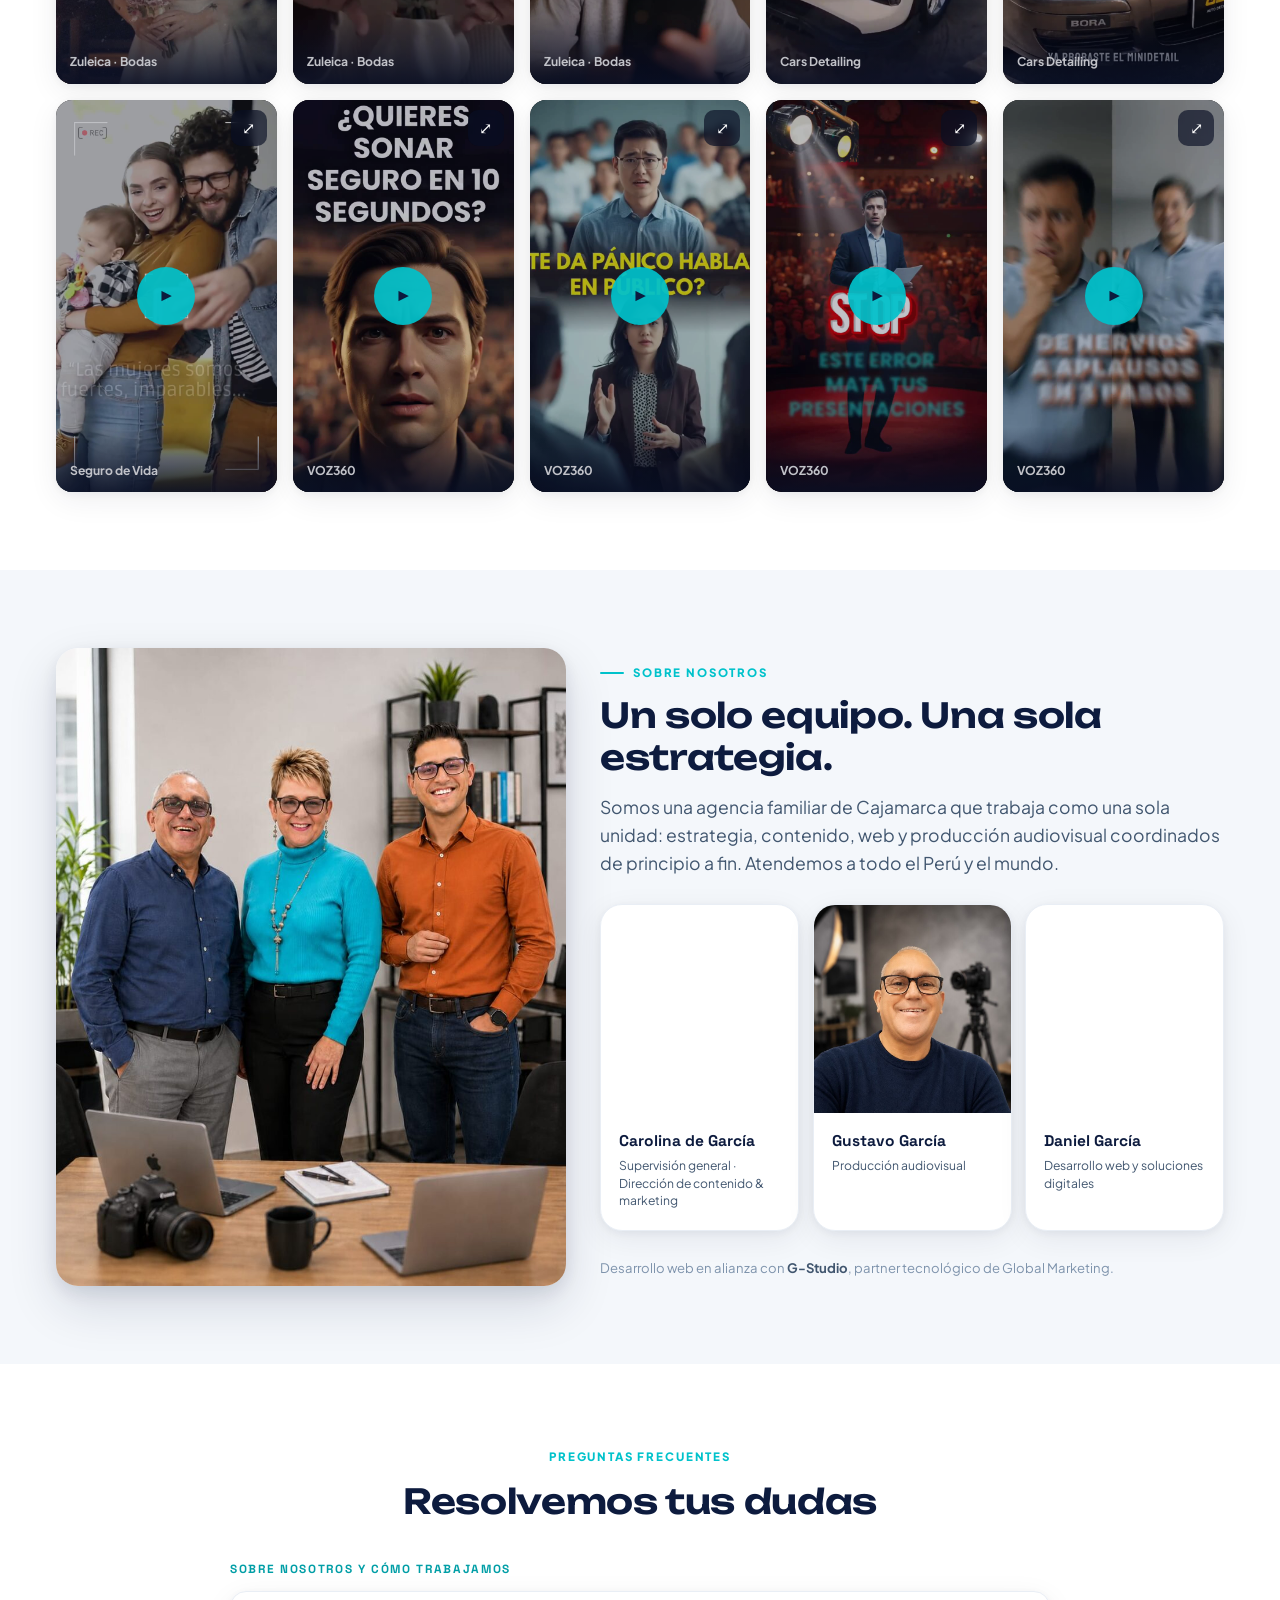
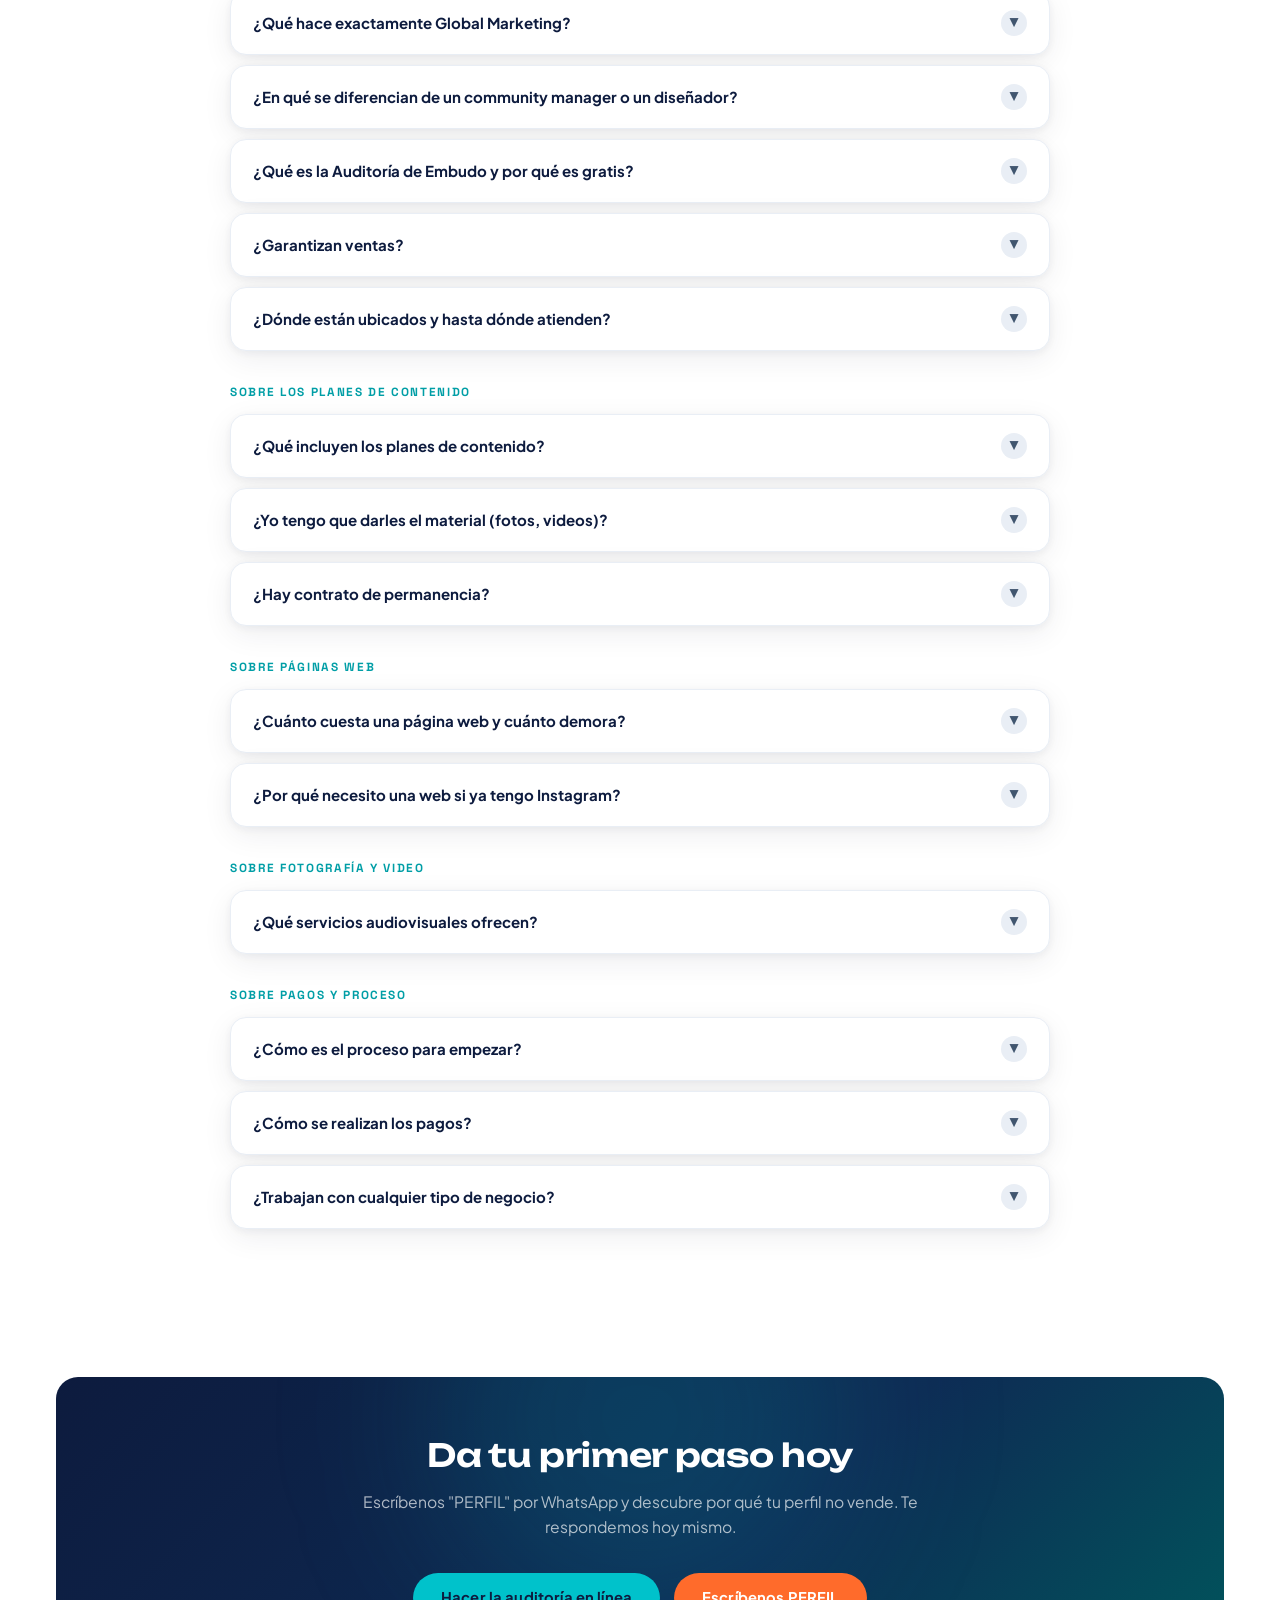
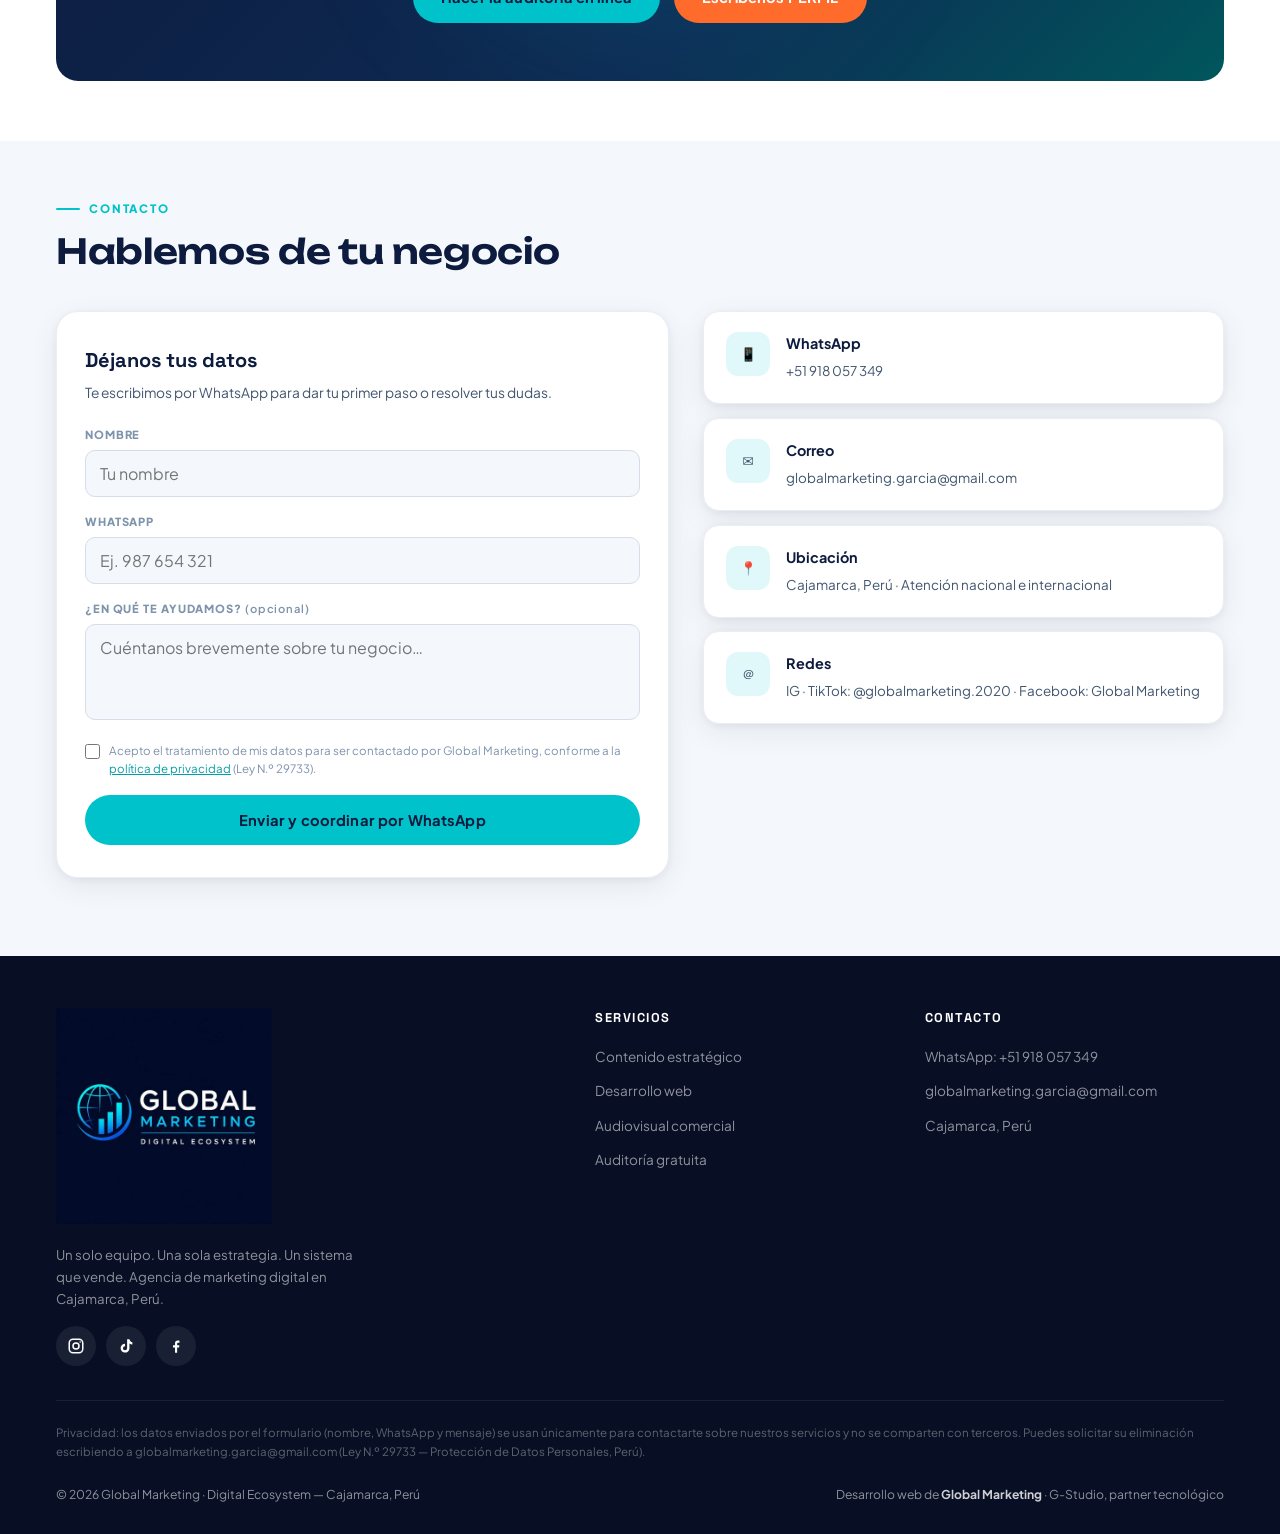
==== commit f735eefa: "Actualización 012" ====
--- a/index.html
+++ b/index.html
@@ -15,9 +15,9 @@
 <link rel="apple-touch-icon" sizes="180x180" href="assets/favicon/apple-touch-icon.png">
 <link rel="manifest" href="assets/favicon/site.webmanifest">
 <title>Global Marketing | Agencia de Marketing Digital en Cajamarca — Sistemas que venden</title>
-<meta name="description" content="Agencia de marketing digital en Cajamarca. Estrategia de contenido, desarrollo web y producción audiovisual bajo un solo equipo. Empieza con tu auditoría gratuita de embudo.">
+<meta name="description" content="Agencia de marketing digital en Cajamarca. Estrategia de contenido, desarrollo web y producción audiovisual bajo un solo equipo. Haz tu diagnóstico gratis en línea o da tu primer paso con Perfil que Vende.">
 <meta property="og:title" content="Global Marketing · Digital Ecosystem">
-<meta property="og:description" content="No hacemos publicaciones sueltas. Construimos sistemas que venden. Auditoría gratuita de embudo.">
+<meta property="og:description" content="No hacemos publicaciones sueltas. Construimos sistemas que venden. Empieza con tu diagnóstico gratis en línea.">
 <meta property="og:type" content="website">
 <meta property="og:image" content="assets/img/logo-dark.jpg">
 <meta property="og:locale" content="es_PE">
@@ -113,13 +113,13 @@
     <h1 class="hero-stagger d2">No hacemos publicaciones sueltas.<br>Construimos <span class="accent">sistemas que venden</span>.</h1>
     <p class="sub hero-stagger d3">¿Publicas constantemente pero las ventas no llegan? ¿Ya invertiste en marketing sin una estrategia clara? Diagnosticamos dónde se fuga tu venta y construimos el sistema completo: estrategia, contenido, sitio web, fotografía y video — con un solo equipo.</p>
     <div class="hero-ctas hero-stagger d4">
-      <a class="btn btn-teal" href="https://wa.me/51918057349?text=Hola%2C%20quiero%20mi%20AUDITOR%C3%8DA%20gratuita%20de%20embudo" target="_blank" rel="noopener">
+      <a class="btn btn-teal" href="auditoria.html">
+        <svg width="18" height="18" viewBox="0 0 24 24" fill="none" stroke="currentColor" stroke-width="2.2" stroke-linecap="round" stroke-linejoin="round"><path d="M9 3h6v3H9z"/><path d="M15 4h3a1 1 0 0 1 1 1v15a1 1 0 0 1-1 1H6a1 1 0 0 1-1-1V5a1 1 0 0 1 1-1h3"/><path d="m9 13 2 2 4-4"/></svg>
+        Haz tu diagnóstico gratis en línea
+      </a>
+      <a class="btn btn-ghost" href="https://wa.me/51918057349?text=Hola%2C%20vengo%20de%20su%20p%C3%A1gina%20web.%20Quiero%20saber%20por%20qu%C3%A9%20mi%20perfil%20no%20vende.%20PERFIL" target="_blank" rel="noopener">
         <svg width="18" height="18" viewBox="0 0 24 24" fill="none" stroke="currentColor" stroke-width="2.4" stroke-linecap="round"><circle cx="11" cy="11" r="7"/><path d="m20 20-3.5-3.5"/></svg>
-        Auditoría gratuita de tu embudo
-      </a>
-      <a class="btn btn-ghost" href="auditoria.html">
-        <svg width="18" height="18" viewBox="0 0 24 24" fill="none" stroke="currentColor" stroke-width="2.2" stroke-linecap="round" stroke-linejoin="round"><path d="M9 3h6v3H9z"/><path d="M15 4h3a1 1 0 0 1 1 1v15a1 1 0 0 1-1 1H6a1 1 0 0 1-1-1V5a1 1 0 0 1 1-1h3"/><path d="m9 13 2 2 4-4"/></svg>
-        Hacer la auditoría en línea
+        Da tu primer paso: Perfil que Vende
       </a>
     </div>
     <div class="hero-stats hero-stagger d5">
@@ -173,7 +173,7 @@
       <p class="lead">No te vendemos servicios al azar: prometemos diagnóstico y sistema, nunca ventas mágicas.</p>
     </div>
     <div class="steps">
-      <div class="step reveal" data-delay="0"><h3>Auditoría gratuita</h3><p>Revisamos juntos tu cuenta y te decimos exactamente dónde se pierde la venta. Sin compromiso.</p></div>
+      <div class="step reveal" data-delay="0"><h3>Diagnóstico</h3><p>Empiezas con tu autodiagnóstico en línea; si quieres, damos el primer paso juntos con Perfil que Vende.</p></div>
       <div class="step reveal" data-delay="90"><h3>Estrategia personalizada</h3><p>Te recomendamos solo el plan o servicio que tu negocio necesita según el diagnóstico.</p></div>
       <div class="step reveal" data-delay="180"><h3>Creación del sistema</h3><p>Contenido, web y/o material audiovisual, todo coordinado por un solo equipo.</p></div>
       <div class="step reveal" data-delay="270"><h3>Medición y ajustes</h3><p>Revisamos resultados con métricas reales y ajustamos lo que haga falta.</p></div>
@@ -188,6 +188,26 @@
       <span class="eyebrow">Planes y servicios 2026</span>
       <h2 class="h2">Todo tu marketing con un solo equipo</h2>
       <p class="lead" style="margin-inline:auto">Estrategia de contenido, desarrollo web y producción audiovisual, coordinados bajo una sola estrategia. Precios claros, en soles.</p>
+    </div>
+
+    <!-- ── Primer paso: Perfil que Vende ── -->
+    <div class="plans reveal" style="grid-template-columns:1fr;margin-bottom:34px">
+      <div class="plan featured" style="max-width:720px;margin:0 auto;width:100%">
+        <span class="plan-flag orange">Primer paso</span>
+        <span class="plan-kicker">Antes de cualquier plan</span>
+        <h3>Perfil que Vende</h3>
+        <div class="plan-price">S/120<small style="margin-left:7px">pago único</small></div>
+        <p class="plan-desc">El primer paso para que tu perfil por fin venda. Arreglamos las dos capas donde más se te fuga la venta: que se entienda qué vendes, y que respondas rápido y bien.</p>
+        <ul>
+          <li>Bio de Instagram optimizada</li>
+          <li>Página de Facebook creada u optimizada</li>
+          <li>WhatsApp Business configurado con 5 respuestas rápidas</li>
+          <li>PDF con el antes y el después</li>
+          <li>Entrega en 5 días hábiles</li>
+        </ul>
+        <p style="font-size:.82rem;color:var(--g-400);margin-bottom:16px">Si tomas un plan dentro de los 15 días, se te descuenta completo del primer mes.</p>
+        <a class="btn btn-orange" href="https://wa.me/51918057349?text=Hola%2C%20vengo%20de%20su%20p%C3%A1gina%20web.%20Quiero%20saber%20por%20qu%C3%A9%20mi%20perfil%20no%20vende.%20PERFIL" target="_blank" rel="noopener">Escríbenos PERFIL por WhatsApp</a>
+      </div>
     </div>
 
     <div class="tabs reveal" id="serviceTabs">
@@ -212,7 +232,7 @@
             <li>Calendario básico de publicaciones</li>
             <li>Bono: «¿Qué publico hoy?»</li>
           </ul>
-          <a class="btn btn-ghost-navy" href="auditoria.html">Empezar por la auditoría</a>
+          <a class="btn btn-ghost-navy" href="https://wa.me/51918057349?text=Hola%2C%20quiero%20informaci%C3%B3n%20sobre%20el%20Plan%20B%C3%A1sico%20de%20contenido" target="_blank" rel="noopener">Escríbenos por WhatsApp</a>
         </div>
         <div class="plan featured reveal" data-delay="90">
           <span class="plan-flag">Más elegido</span>
@@ -227,7 +247,7 @@
             <li>Estrategia personalizada mensual</li>
             <li>Calendario completo · 2 bonos</li>
           </ul>
-          <a class="btn btn-teal" href="auditoria.html">Empezar por la auditoría</a>
+          <a class="btn btn-teal" href="https://wa.me/51918057349?text=Hola%2C%20quiero%20informaci%C3%B3n%20sobre%20el%20Plan%20Crecimiento%20de%20contenido" target="_blank" rel="noopener">Escríbenos por WhatsApp</a>
         </div>
         <div class="plan reveal" data-delay="180">
           <span class="plan-kicker">Sistema de ventas</span>
@@ -241,10 +261,10 @@
             <li>Revisión semanal de resultados</li>
             <li>Ajustes constantes · 3 bonos</li>
           </ul>
-          <a class="btn btn-ghost-navy" href="auditoria.html">Empezar por la auditoría</a>
-        </div>
-      </div>
-      <div class="plan-note reveal">¿No sabes qué plan necesitas? <b>La auditoría gratuita te lo dice.</b> Sin compromiso y sin letra chica. <a class="btn btn-navy" style="margin-left:12px;min-height:42px;padding:9px 20px;font-size:.82rem" href="https://wa.me/51918057349?text=Hola%2C%20quiero%20mi%20AUDITOR%C3%8DA%20gratuita%20de%20embudo" target="_blank" rel="noopener">Haz tu auditoría gratuita</a></div>
+          <a class="btn btn-ghost-navy" href="https://wa.me/51918057349?text=Hola%2C%20quiero%20informaci%C3%B3n%20sobre%20el%20Plan%20Premium%20de%20contenido" target="_blank" rel="noopener">Escríbenos por WhatsApp</a>
+        </div>
+      </div>
+      <div class="plan-note reveal">¿No sabes por dónde empezar? <b>Haz tu diagnóstico gratis en línea</b> o empieza por <b>Perfil que Vende</b>. <a class="btn btn-navy" style="margin-left:12px;min-height:42px;padding:9px 20px;font-size:.82rem" href="auditoria.html">Hacer mi diagnóstico</a></div>
     </div>
 
     <!-- ── Panel: Web ── -->
@@ -670,12 +690,12 @@
       <p class="faq-cat">Sobre nosotros y cómo trabajamos</p>
       <div class="faq"><button class="faq-q">¿Qué hace exactamente Global Marketing?<span class="chev">▼</span></button><div class="faq-a"><div class="faq-a-inner">Somos una agencia de marketing digital que trabaja como un solo equipo con tres áreas: estrategia y contenido para redes, desarrollo de páginas web, y fotografía y video comercial. No vendemos publicaciones sueltas: primero diagnosticamos dónde se está fugando tu venta y luego te recomendamos exactamente lo que tu negocio necesita.</div></div></div>
       <div class="faq"><button class="faq-q">¿En qué se diferencian de un community manager o un diseñador?<span class="chev">▼</span></button><div class="faq-a"><div class="faq-a-inner">En el enfoque. Un community manager publica contenido; nosotros construimos sistemas de venta. Antes de crear cualquier pieza, analizamos tu embudo completo: tu oferta, tu perfil, tu contenido, tu seguimiento, tus anuncios y tu medición. Así el contenido no solo se ve bien: trabaja para vender.</div></div></div>
-      <div class="faq"><button class="faq-q">¿Qué es la Auditoría de Embudo y por qué es gratis?<span class="chev">▼</span></button><div class="faq-a"><div class="faq-a-inner">Es una revisión de las 6 capas por donde se puede fugar tu venta. Al final te decimos exactamente dónde está el problema y qué te recomendamos hacer. Es gratuita porque es la forma más honesta de empezar: primero diagnosticamos, después proponemos. Sin compromiso y sin letra chica.<br><a class="btn btn-teal" href="https://wa.me/51918057349?text=Hola%2C%20quiero%20mi%20AUDITOR%C3%8DA%20gratuita%20de%20embudo" target="_blank" rel="noopener">👉 Agenda tu auditoría por WhatsApp</a></div></div></div>
+      <div class="faq"><button class="faq-q">¿Qué es la Auditoría de Embudo y por qué es gratis?<span class="chev">▼</span></button><div class="faq-a"><div class="faq-a-inner">Es una revisión de las 6 capas por donde se puede fugar tu venta. El autodiagnóstico en línea es gratis y está siempre disponible: en 2 minutos, sin registro, te dice exactamente dónde está el problema. Si quieres un diagnóstico 1 a 1 a fondo sobre tu perfil real, esa es la Auditoría Profesional (S/150).<br><a class="btn btn-teal" href="auditoria.html">👉 Haz tu autodiagnóstico gratis</a></div></div></div>
       <div class="faq"><button class="faq-q">¿Garantizan ventas?<span class="chev">▼</span></button><div class="faq-a"><div class="faq-a-inner">Somos honestos contigo: nadie puede garantizar ventas, y desconfía de quien lo prometa. Lo que sí garantizamos es un sistema bien construido: estrategia clara, contenido con intención, perfil optimizado y métricas que revisamos de verdad. El cierre también depende de factores de tu lado (tu oferta, tus tiempos de respuesta, tu inversión en anuncios), y te lo decimos desde el día uno.</div></div></div>
       <div class="faq"><button class="faq-q">¿Dónde están ubicados y hasta dónde atienden?<span class="chev">▼</span></button><div class="faq-a"><div class="faq-a-inner">Estamos en Cajamarca, Perú. Los servicios de contenido y desarrollo web los trabajamos con clientes de todo el Perú y del extranjero (todo se coordina por WhatsApp). La fotografía y el video comercial son presenciales en Cajamarca.</div></div></div>
 
       <p class="faq-cat">Sobre los planes de contenido</p>
-      <div class="faq"><button class="faq-q">¿Qué incluyen los planes de contenido?<span class="chev">▼</span></button><div class="faq-a"><div class="faq-a-inner"><b>Plan Básico — S/400/mes:</b> 8 piezas con ideas alineadas a ventas, copies persuasivos y calendario. Ideal si recién empiezas a publicar con estrategia.<br><b>Plan Crecimiento — S/540/mes:</b> 12 piezas estratégicas, guiones de conversión y estrategia personalizada mensual. Para cuando ya publicas pero no convierte.<br><b>Plan Premium — S/780/mes:</b> 16 piezas, optimización completa del perfil, revisión semanal y ajustes constantes. ¿No sabes cuál necesitas? La auditoría gratuita te lo dice.</div></div></div>
+      <div class="faq"><button class="faq-q">¿Qué incluyen los planes de contenido?<span class="chev">▼</span></button><div class="faq-a"><div class="faq-a-inner"><b>Plan Básico — S/400/mes:</b> 8 piezas con ideas alineadas a ventas, copies persuasivos y calendario. Ideal si recién empiezas a publicar con estrategia.<br><b>Plan Crecimiento — S/540/mes:</b> 12 piezas estratégicas, guiones de conversión y estrategia personalizada mensual. Para cuando ya publicas pero no convierte.<br><b>Plan Premium — S/780/mes:</b> 16 piezas, optimización completa del perfil, revisión semanal y ajustes constantes. ¿No sabes cuál necesitas? Nuestro diagnóstico gratis en línea te ayuda a decidir.</div></div></div>
       <div class="faq"><button class="faq-q">¿Yo tengo que darles el material (fotos, videos)?<span class="chev">▼</span></button><div class="faq-a"><div class="faq-a-inner">Sí, en los planes de contenido tú nos proporcionas el material y nosotros lo convertimos en piezas estratégicas. Y si no tienes material profesional, tenemos la solución en casa: nuestro equipo audiovisual puede producirlo por ti (presencial en Cajamarca).</div></div></div>
       <div class="faq"><button class="faq-q">¿Hay contrato de permanencia?<span class="chev">▼</span></button><div class="faq-a"><div class="faq-a-inner">No. Los planes son mensuales y renuevas si estás conforme con el trabajo. Preferimos que te quedes por resultados, no por contrato.</div></div></div>
 
@@ -687,9 +707,9 @@
       <div class="faq"><button class="faq-q">¿Qué servicios audiovisuales ofrecen?<span class="chev">▼</span></button><div class="faq-a"><div class="faq-a-inner">Fotografía y video comercial en Cajamarca: fotos de producto y de negocio, reels para redes y material de marca. Cotización cerrada por proyecto, alcance definido antes de grabar y entrega de reels en 48 a 72 horas. Precios: Sesión Esencial (12 fotos) S/150, reel S/100, Pack 4 reels S/300/mes y Sesión Dúo (fotos + reel) S/200.<br><a class="btn btn-teal" href="https://wa.me/51918057349?text=Hola%2C%20quiero%20informaci%C3%B3n%20sobre%20sesi%C3%B3n%20de%20FOTOS" target="_blank" rel="noopener">👉 Escríbenos "FOTOS"</a></div></div></div>
 
       <p class="faq-cat">Sobre pagos y proceso</p>
-      <div class="faq"><button class="faq-q">¿Cómo es el proceso para empezar?<span class="chev">▼</span></button><div class="faq-a"><div class="faq-a-inner">Muy simple, en 4 pasos: 1) Auditoría gratuita de tu embudo (nos escribes por WhatsApp). 2) Estrategia personalizada según tu diagnóstico. 3) Creación del contenido y/o sistema. 4) Revisión y ajustes con métricas reales.</div></div></div>
+      <div class="faq"><button class="faq-q">¿Cómo es el proceso para empezar?<span class="chev">▼</span></button><div class="faq-a"><div class="faq-a-inner">Muy simple, en 4 pasos: 1) Diagnóstico en línea o Perfil que Vende. 2) Estrategia personalizada según tu diagnóstico. 3) Creación del contenido y/o sistema. 4) Revisión y ajustes con métricas reales.</div></div></div>
       <div class="faq"><button class="faq-q">¿Cómo se realizan los pagos?<span class="chev">▼</span></button><div class="faq-a"><div class="faq-a-inner">Para clientes en Perú aceptamos <b>Yape, Plin y transferencia bancaria</b>. Los planes mensuales se pueden coordinar en una o dos cuotas al mes, según lo acordado.</div></div></div>
-      <div class="faq"><button class="faq-q">¿Trabajan con cualquier tipo de negocio?<span class="chev">▼</span></button><div class="faq-a"><div class="faq-a-inner">Sí: hemos atendido clientes de productos naturales, bodas y eventos, inmobiliarias, educación online, entre otros. Cada estrategia se adapta a tu rubro y a tu tipo de cliente. Si tienes dudas de si aplica para tu negocio, la auditoría gratuita nos lo dice rápidamente.</div></div></div>
+      <div class="faq"><button class="faq-q">¿Trabajan con cualquier tipo de negocio?<span class="chev">▼</span></button><div class="faq-a"><div class="faq-a-inner">Sí: hemos atendido clientes de productos naturales, bodas y eventos, inmobiliarias, educación online, entre otros. Cada estrategia se adapta a tu rubro y a tu tipo de cliente. Si tienes dudas de si aplica para tu negocio, el diagnóstico gratis en línea te lo dice rápidamente.</div></div></div>
     </div>
   </div>
 </section>
@@ -698,11 +718,11 @@
 <section class="section tight">
   <div class="container">
     <div class="final-cta reveal">
-      <h2>Agenda tu auditoría gratuita hoy</h2>
-      <p>Escríbenos "AUDITORÍA" por WhatsApp y descubre dónde se fuga tu venta. Te respondemos hoy mismo.</p>
+      <h2>Da tu primer paso hoy</h2>
+      <p>Escríbenos "PERFIL" por WhatsApp y descubre por qué tu perfil no vende. Te respondemos hoy mismo.</p>
       <div class="hero-ctas">
         <a class="btn btn-teal" href="auditoria.html">Hacer la auditoría en línea</a>
-        <a class="btn btn-orange" href="https://wa.me/51918057349?text=Hola%2C%20quiero%20mi%20AUDITOR%C3%8DA%20gratuita%20de%20embudo" target="_blank" rel="noopener">WhatsApp: +51 918 057 349</a>
+        <a class="btn btn-orange" href="https://wa.me/51918057349?text=Hola%2C%20vengo%20de%20su%20p%C3%A1gina%20web.%20Quiero%20saber%20por%20qu%C3%A9%20mi%20perfil%20no%20vende.%20PERFIL" target="_blank" rel="noopener">Escríbenos PERFIL</a>
       </div>
     </div>
   </div>
@@ -718,7 +738,7 @@
     <div class="contact-wrap">
       <form class="form-card reveal" id="leadForm" novalidate>
         <h3>Déjanos tus datos</h3>
-        <p>Te escribimos por WhatsApp para coordinar tu auditoría o resolver tus dudas.</p>
+        <p>Te escribimos por WhatsApp para dar tu primer paso o resolver tus dudas.</p>
         <div class="field">
           <label for="f-nombre">Nombre</label>
           <input id="f-nombre" name="nombre" type="text" autocomplete="name" placeholder="Tu nombre" required>
@@ -803,7 +823,7 @@
      ANIMACIÓN 1 · BOTÓN FLOTANTE DE WHATSAPP (con pulse en CSS)
      ══════════════════════════════════════════════════════════ -->
 <span class="wa-tip" id="waTip">¿Hablamos? Escríbenos 👋</span>
-<a class="wa-float" href="https://wa.me/51918057349?text=Hola%2C%20vengo%20de%20su%20p%C3%A1gina%20web%20y%20quiero%20una%20AUDITOR%C3%8DA%20gratuita" target="_blank" rel="noopener" aria-label="Escríbenos por WhatsApp">
+<a class="wa-float" href="https://wa.me/51918057349?text=Hola%2C%20vengo%20de%20su%20p%C3%A1gina%20web.%20Quiero%20saber%20por%20qu%C3%A9%20mi%20perfil%20no%20vende.%20PERFIL" target="_blank" rel="noopener" aria-label="Escríbenos por WhatsApp">
   <svg viewBox="0 0 24 24" fill="currentColor"><path d="M12 2a10 10 0 0 0-8.66 15L2 22l5.16-1.32A10 10 0 1 0 12 2Zm5.46 14.12c-.23.65-1.35 1.24-1.86 1.28-.5.05-.97.24-3.26-.68-2.76-1.1-4.53-3.9-4.67-4.08-.14-.18-1.12-1.5-1.12-2.85 0-1.36.71-2.02.96-2.3.25-.28.55-.35.73-.35h.53c.17 0 .4-.06.62.48.23.55.78 1.9.85 2.04.07.14.11.3.02.48-.09.18-.14.3-.27.46l-.41.48c-.14.14-.28.29-.12.56.16.28.72 1.18 1.54 1.92 1.06.94 1.95 1.23 2.23 1.37.28.14.44.12.6-.07.16-.18.69-.8.87-1.08.18-.28.37-.23.62-.14.25.1 1.6.76 1.88.9.28.14.46.2.53.32.07.11.07.65-.16 1.3Z"/></svg>
 </a>
 
